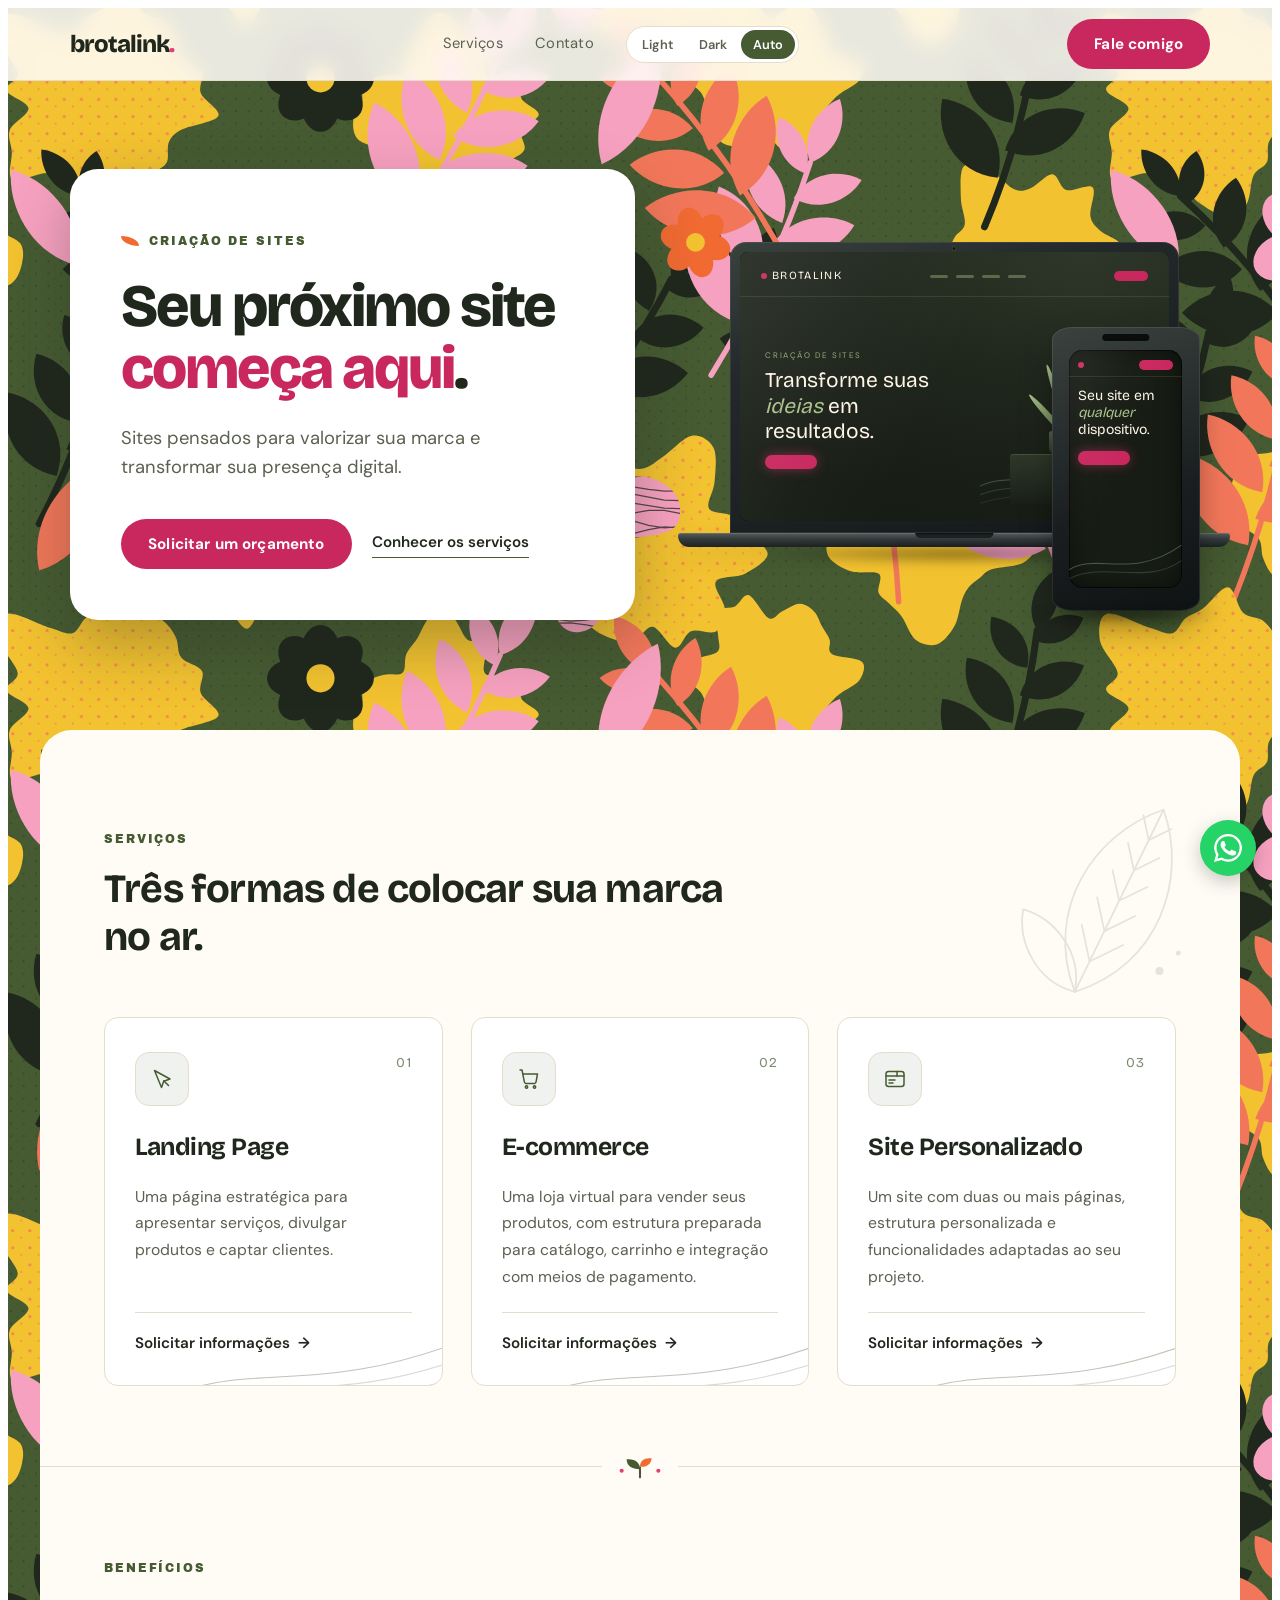
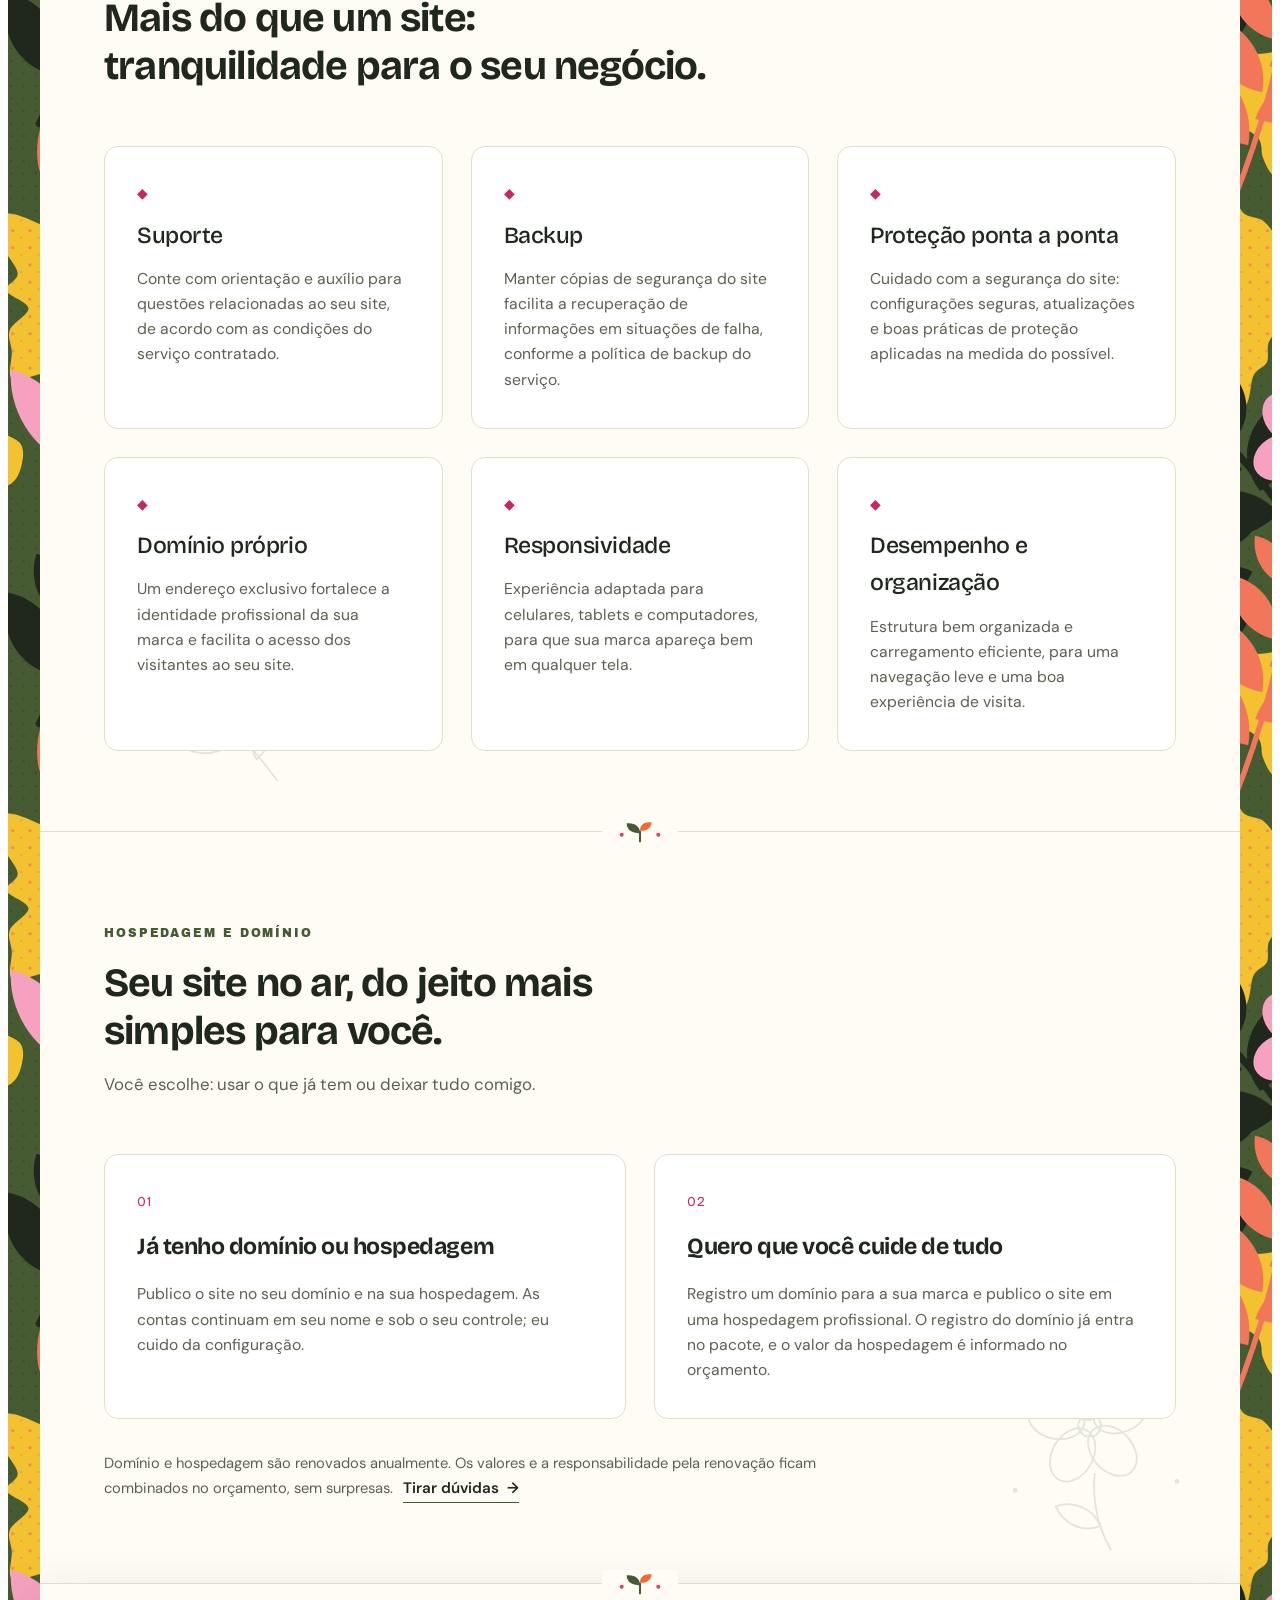
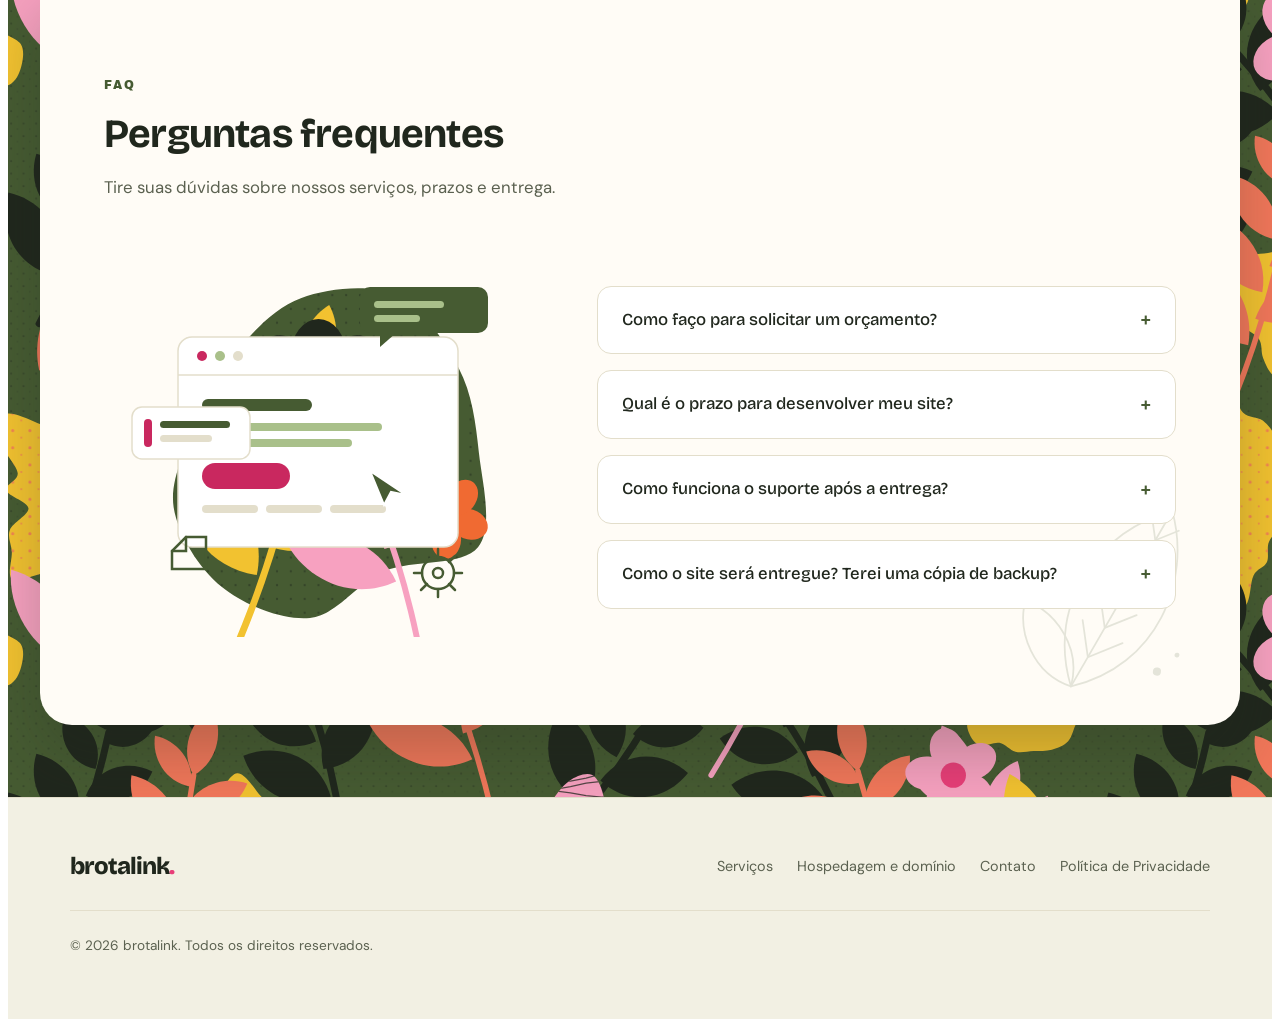
==== index.html @ a7c873a4 "feat: nova identidade visual brotalink (claro e escuro) Marca e tipografia: - Nome muda de WebStudio" ====
<!DOCTYPE html>
<html lang="pt-BR">
<head>
  <meta charset="UTF-8">
  <meta name="viewport" content="width=device-width, initial-scale=1.0">
  <meta name="description" content="Sites pensados para valorizar sua marca e transformar sua presença digital.">
  <title>brotalink — Seu próximo site começa aqui</title>

  <!-- Prévia local: os arquivos ficam em pastas separadas -->
  <link rel="stylesheet" href="landing-page.css">
</head>
<body>

  <!-- Todo o conteúdo da landing page fica dentro de #ss-landing -->
  <div id="ss-landing">

    <!-- Cabeçalho -->
    <header class="ss-header">
      <div class="ss-container ss-header__inner">
        <a href="#" class="ss-brand" aria-label="brotalink — início">
          brotalink<span class="ss-brand__dot" aria-hidden="true">.</span>
        </a>

        <nav class="ss-nav" aria-label="Navegação principal">
          <a href="#ss-servicos" class="ss-nav__link">Serviços</a>
          <a href="#ss-contato" class="ss-nav__link">Contato</a>

          <div class="ss-theme" role="group" aria-label="Seleção de tema">
            <button type="button" class="ss-theme__btn" data-ss-theme-choice="light" aria-pressed="false">Light</button>
            <button type="button" class="ss-theme__btn" data-ss-theme-choice="dark" aria-pressed="false">Dark</button>
            <button type="button" class="ss-theme__btn" data-ss-theme-choice="auto" aria-pressed="false">Auto</button>
          </div>
        </nav>

        <button type="button" class="ss-menu-toggle" aria-expanded="false" aria-controls="ss-nav" aria-label="Abrir menu">
          <span aria-hidden="true"></span>
        </button>

        <a href="#" class="ss-btn ss-btn--primary ss-header__cta" data-ss-msg="geral">Fale comigo</a>
      </div>
    </header>

    <!-- Hero -->
    <section class="ss-hero">
      <div class="ss-container ss-hero__inner">
        <div class="ss-reveal">
          <p class="ss-hero__eyebrow">Criação de sites</p>
          <h1 class="ss-hero__title ss-serif">Seu próximo site <em>começa aqui</em>.</h1>
          <p class="ss-hero__subtitle">Sites pensados para valorizar sua marca e transformar sua presença digital.</p>
          <div class="ss-hero__actions">
            <a href="#" class="ss-btn ss-btn--primary" data-ss-msg="geral">Solicitar um orçamento</a>
            <a href="#ss-servicos" class="ss-hero__secondary">Conhecer os serviços</a>
          </div>
        </div>

        <!-- Mockups premium em CSS/SVG puro: notebook + smartphone -->
        <div class="ss-mocks ss-reveal" aria-hidden="true">
          <div class="ss-mocks__laptop">
            <div class="ss-mocks__lid">
              <span class="ss-mocks__camera"></span>
              <div class="ss-mocks__screen">
                <div class="ss-mocks__site">
                  <div class="ss-mocks__topbar">
                    <span class="ss-mocks__logo"><i></i>brotalink</span>
                    <span class="ss-mocks__links"><i></i><i></i><i></i><i></i></span>
                    <span class="ss-mocks__pill"></span>
                  </div>
                  <div class="ss-mocks__page">
                    <div class="ss-mocks__copy">
                      <span class="ss-mocks__eyebrow">Criação de sites</span>
                      <span class="ss-mocks__headline">Transforme suas <em>ideias</em> em resultados.</span>
                      <span class="ss-mocks__cta"></span>
                    </div>
                    <div class="ss-mocks__visual">
                      <svg class="ss-mocks__waves" viewBox="0 0 260 180" preserveAspectRatio="none">
                        <path d="M0 150 C 60 120 120 170 260 110" fill="none" stroke="rgba(168,197,178,.35)" stroke-width="1.5"/>
                        <path d="M0 165 C 70 135 140 180 260 130" fill="none" stroke="rgba(168,197,178,.22)" stroke-width="1.5"/>
                        <path d="M0 180 C 80 150 160 190 260 150" fill="none" stroke="rgba(168,197,178,.14)" stroke-width="1.5"/>
                      </svg>
                      <span class="ss-mocks__pot"></span>
                      <span class="ss-mocks__plant">
                        <i></i><i></i><i></i><i></i><i></i>
                      </span>
                      <span class="ss-mocks__pedestal"></span>
                    </div>
                  </div>
                </div>
                <span class="ss-mocks__glare"></span>
              </div>
            </div>
            <div class="ss-mocks__base"><span class="ss-mocks__notch"></span></div>
            <span class="ss-mocks__shadow"></span>
          </div>

          <div class="ss-mocks__phone">
            <span class="ss-mocks__notch-phone"></span>
            <div class="ss-mocks__screen ss-mocks__screen--phone">
              <div class="ss-mocks__topbar ss-mocks__topbar--phone">
                <span class="ss-mocks__logo"><i></i></span>
                <span class="ss-mocks__pill"></span>
              </div>
              <div class="ss-mocks__page ss-mocks__page--phone">
                <span class="ss-mocks__headline ss-mocks__headline--sm">Seu site em <em>qualquer</em> dispositivo.</span>
                <span class="ss-mocks__cta"></span>
                <svg class="ss-mocks__waves ss-mocks__waves--sm" viewBox="0 0 160 120" preserveAspectRatio="none">
                  <path d="M0 95 C 40 70 90 110 160 60" fill="none" stroke="rgba(168,197,178,.35)" stroke-width="1.5"/>
                  <path d="M0 108 C 50 82 110 118 160 82" fill="none" stroke="rgba(168,197,178,.2)" stroke-width="1.5"/>
                </svg>
              </div>
              <span class="ss-mocks__glare ss-mocks__glare--phone"></span>
            </div>
            <span class="ss-mocks__shadow ss-mocks__shadow--phone"></span>
          </div>
        </div>
      </div>
    </section>

    <!-- Serviços -->
    <section class="ss-services" id="ss-servicos">
      <div class="ss-container">
        <div class="ss-section-head ss-reveal">
          <p class="ss-section-head__eyebrow">Serviços</p>
          <h2 class="ss-section-head__title ss-serif">Três formas de colocar sua marca no ar.</h2>
        </div>

        <div class="ss-cards">
          <article class="ss-card ss-card--service ss-reveal">
            <span class="ss-card__decor" aria-hidden="true">
              <svg viewBox="0 0 240 110" preserveAspectRatio="none" xmlns="http://www.w3.org/2000/svg">
                <path d="M-10 100 C 60 78 120 104 250 52" fill="none" stroke="currentColor" stroke-width="1"/>
                <path d="M-10 110 C 70 88 130 114 250 68" fill="none" stroke="currentColor" stroke-width="1" opacity=".6"/>
                <path d="M-10 120 C 80 98 140 124 250 84" fill="none" stroke="currentColor" stroke-width="1" opacity=".35"/>
                <path d="M-10 130 C 90 108 150 134 250 100" fill="none" stroke="currentColor" stroke-width="1" opacity=".18"/>
              </svg>
            </span>
            <span class="ss-card__icon" aria-hidden="true">
              <svg viewBox="0 0 24 24" fill="none" stroke="currentColor" stroke-width="1.5" stroke-linecap="round" stroke-linejoin="round" xmlns="http://www.w3.org/2000/svg">
                <path d="M4.5 3.5l7 17 2.2-6.3 6.3-2.2z"/>
                <path d="M13.7 13.7l4.8 4.8"/>
              </svg>
            </span>
            <span class="ss-card__num">01</span>
            <h3 class="ss-card__title ss-serif">Landing Page</h3>
            <p class="ss-card__desc">Uma página estratégica para apresentar serviços, divulgar produtos e captar clientes.</p>
            <a href="#" class="ss-card__link" data-ss-msg="landing">Solicitar informações <span aria-hidden="true">→</span></a>
          </article>

          <article class="ss-card ss-card--service ss-reveal">
            <span class="ss-card__decor" aria-hidden="true">
              <svg viewBox="0 0 240 110" preserveAspectRatio="none" xmlns="http://www.w3.org/2000/svg">
                <path d="M-10 100 C 60 78 120 104 250 52" fill="none" stroke="currentColor" stroke-width="1"/>
                <path d="M-10 110 C 70 88 130 114 250 68" fill="none" stroke="currentColor" stroke-width="1" opacity=".6"/>
                <path d="M-10 120 C 80 98 140 124 250 84" fill="none" stroke="currentColor" stroke-width="1" opacity=".35"/>
                <path d="M-10 130 C 90 108 150 134 250 100" fill="none" stroke="currentColor" stroke-width="1" opacity=".18"/>
              </svg>
            </span>
            <span class="ss-card__icon" aria-hidden="true">
              <svg viewBox="0 0 24 24" fill="none" stroke="currentColor" stroke-width="1.5" stroke-linecap="round" stroke-linejoin="round" xmlns="http://www.w3.org/2000/svg">
                <path d="M3 3h2l2.4 12.2a1.5 1.5 0 0 0 1.5 1.2h8.6a1.5 1.5 0 0 0 1.5-1.2L20.5 7H6"/>
                <circle cx="9.5" cy="20" r="1.2"/>
                <circle cx="17.5" cy="20" r="1.2"/>
              </svg>
            </span>
            <span class="ss-card__num">02</span>
            <h3 class="ss-card__title ss-serif">E-commerce</h3>
            <p class="ss-card__desc">Uma loja virtual para vender seus produtos, com estrutura preparada para catálogo, carrinho e integração com meios de pagamento.</p>
            <a href="#" class="ss-card__link" data-ss-msg="ecommerce">Solicitar informações <span aria-hidden="true">→</span></a>
          </article>

          <article class="ss-card ss-card--service ss-reveal">
            <span class="ss-card__decor" aria-hidden="true">
              <svg viewBox="0 0 240 110" preserveAspectRatio="none" xmlns="http://www.w3.org/2000/svg">
                <path d="M-10 100 C 60 78 120 104 250 52" fill="none" stroke="currentColor" stroke-width="1"/>
                <path d="M-10 110 C 70 88 130 114 250 68" fill="none" stroke="currentColor" stroke-width="1" opacity=".6"/>
                <path d="M-10 120 C 80 98 140 124 250 84" fill="none" stroke="currentColor" stroke-width="1" opacity=".35"/>
                <path d="M-10 130 C 90 108 150 134 250 100" fill="none" stroke="currentColor" stroke-width="1" opacity=".18"/>
              </svg>
            </span>
            <span class="ss-card__icon" aria-hidden="true">
              <svg viewBox="0 0 24 24" fill="none" stroke="currentColor" stroke-width="1.5" stroke-linecap="round" stroke-linejoin="round" xmlns="http://www.w3.org/2000/svg">
                <rect x="3" y="4.5" width="18" height="15" rx="2.5"/>
                <path d="M3 9h18"/>
                <path d="M14 4.5V9"/>
                <path d="M6 13h6M6 16h4"/>
              </svg>
            </span>
            <span class="ss-card__num">03</span>
            <h3 class="ss-card__title ss-serif">Site Personalizado</h3>
            <p class="ss-card__desc">Um site com duas ou mais páginas, estrutura personalizada e funcionalidades adaptadas ao seu projeto.</p>
            <a href="#" class="ss-card__link" data-ss-msg="site">Solicitar informações <span aria-hidden="true">→</span></a>
          </article>
        </div>
      </div>
    </section>

    <!-- Benefícios -->
    <section class="ss-benefits" id="ss-beneficios" aria-labelledby="ss-beneficios-title">
      <div class="ss-container">
        <div class="ss-section-head ss-reveal">
          <p class="ss-section-head__eyebrow">Benefícios</p>
          <h2 class="ss-section-head__title ss-serif" id="ss-beneficios-title">Mais do que um site: tranquilidade para o seu negócio.</h2>
        </div>

        <div class="ss-cards ss-cards--benefits ss-reveal">
          <article class="ss-card ss-card--benefit">
            <span class="ss-card__num" aria-hidden="true">◆</span>
            <h3 class="ss-card__title">Suporte</h3>
            <p class="ss-card__desc">Conte com orientação e auxílio para questões relacionadas ao seu site, de acordo com as condições do serviço contratado.</p>
          </article>

          <article class="ss-card ss-card--benefit">
            <span class="ss-card__num" aria-hidden="true">◆</span>
            <h3 class="ss-card__title">Backup</h3>
            <p class="ss-card__desc">Manter cópias de segurança do site facilita a recuperação de informações em situações de falha, conforme a política de backup do serviço.</p>
          </article>

          <article class="ss-card ss-card--benefit">
            <span class="ss-card__num" aria-hidden="true">◆</span>
            <h3 class="ss-card__title">Proteção ponta a ponta</h3>
            <p class="ss-card__desc">Cuidado com a segurança do site: configurações seguras, atualizações e boas práticas de proteção aplicadas na medida do possível.</p>
          </article>

          <article class="ss-card ss-card--benefit">
            <span class="ss-card__num" aria-hidden="true">◆</span>
            <h3 class="ss-card__title">Domínio próprio</h3>
            <p class="ss-card__desc">Um endereço exclusivo fortalece a identidade profissional da sua marca e facilita o acesso dos visitantes ao seu site.</p>
          </article>

          <article class="ss-card ss-card--benefit">
            <span class="ss-card__num" aria-hidden="true">◆</span>
            <h3 class="ss-card__title">Responsividade</h3>
            <p class="ss-card__desc">Experiência adaptada para celulares, tablets e computadores, para que sua marca apareça bem em qualquer tela.</p>
          </article>

          <article class="ss-card ss-card--benefit">
            <span class="ss-card__num" aria-hidden="true">◆</span>
            <h3 class="ss-card__title">Desempenho e organização</h3>
            <p class="ss-card__desc">Estrutura bem organizada e carregamento eficiente, para uma navegação leve e uma boa experiência de visita.</p>
          </article>
        </div>
      </div>
    </section>

    <!-- Hospedagem e domínio -->
    <section class="ss-hosting" id="ss-hospedagem" aria-labelledby="ss-hospedagem-title">
      <div class="ss-container">
        <div class="ss-section-head ss-reveal">
          <p class="ss-section-head__eyebrow">Hospedagem e domínio</p>
          <h2 class="ss-section-head__title ss-serif" id="ss-hospedagem-title">Seu site no ar, do jeito mais simples para você.</h2>
          <p class="ss-section-head__subtitle">Você escolhe: usar o que já tem ou deixar tudo comigo.</p>
        </div>

        <div class="ss-cards ss-cards--two ss-reveal">
          <article class="ss-card ss-card--hosting">
            <span class="ss-card__num" aria-hidden="true">01</span>
            <h3 class="ss-card__title ss-serif">Já tenho domínio ou hospedagem</h3>
            <p class="ss-card__desc">Publico o site no seu domínio e na sua hospedagem. As contas continuam em seu nome e sob o seu controle; eu cuido da configuração.</p>
          </article>

          <article class="ss-card ss-card--hosting">
            <span class="ss-card__num" aria-hidden="true">02</span>
            <h3 class="ss-card__title ss-serif">Quero que você cuide de tudo</h3>
            <p class="ss-card__desc">Registro um domínio para a sua marca e publico o site em uma hospedagem profissional. O registro do domínio já entra no pacote, e o valor da hospedagem é informado no orçamento.</p>
          </article>
        </div>

        <p class="ss-hosting__note ss-reveal">Domínio e hospedagem são renovados anualmente. Os valores e a responsabilidade pela renovação ficam combinados no orçamento, sem surpresas. <a href="#" class="ss-card__link" data-ss-msg="hospedagem">Tirar dúvidas <span aria-hidden="true">→</span></a></p>
      </div>
    </section>

    <!-- Perguntas frequentes -->
    <section class="ss-faq" id="ss-faq">
      <div class="ss-container">
        <div class="ss-section-head ss-reveal">
          <p class="ss-section-head__eyebrow">FAQ</p>
          <h2 class="ss-section-head__title ss-serif" id="ss-faq-title">Perguntas frequentes</h2>
          <p class="ss-section-head__subtitle">Tire suas dúvidas sobre nossos serviços, prazos e entrega.</p>
        </div>

        <div class="ss-faq__inner">
          <div class="ss-faq__aside ss-reveal" aria-hidden="true">
            <!-- Ilustração: criação de sites (SVG minimalista, identidade do brotalink) -->
            <svg class="ss-faq__art" viewBox="0 0 420 380" role="img" aria-label="Ilustração de criação de sites" xmlns="http://www.w3.org/2000/svg">
              <!-- Plano de fundo suave -->
              <circle cx="210" cy="190" r="170" fill="var(--ss-bg-soft)"/>

              <!-- Janela do navegador -->
              <rect x="70" y="80" width="280" height="210" rx="14" fill="var(--ss-bg-card)" stroke="var(--ss-border)" stroke-width="1.5"/>
              <line x1="70" y1="118" x2="350" y2="118" stroke="var(--ss-border)" stroke-width="1.5"/>
              <circle cx="94" cy="99" r="5" fill="var(--ss-pink)"/>
              <circle cx="112" cy="99" r="5" fill="var(--ss-sage)"/>
              <circle cx="130" cy="99" r="5" fill="var(--ss-border)"/>

              <!-- Conteúdo abstrato da página -->
              <rect x="94" y="142" width="110" height="12" rx="6" fill="var(--ss-forest)"/>
              <rect x="94" y="166" width="180" height="8" rx="4" fill="var(--ss-sage)"/>
              <rect x="94" y="182" width="150" height="8" rx="4" fill="var(--ss-sage)"/>
              <rect x="94" y="206" width="88" height="26" rx="13" fill="var(--ss-pink)"/>
              <rect x="94" y="248" width="56" height="8" rx="4" fill="var(--ss-border)"/>
              <rect x="158" y="248" width="56" height="8" rx="4" fill="var(--ss-border)"/>
              <rect x="222" y="248" width="56" height="8" rx="4" fill="var(--ss-border)"/>

              <!-- Cursor apontando para o botão -->
              <path d="M262 214 l14 34 7-13 15 3 z" fill="var(--ss-forest)" stroke="var(--ss-bg-card)" stroke-width="2"/>

              <!-- Balão de conversa -->
              <rect x="252" y="30" width="128" height="46" rx="10" fill="var(--ss-forest)"/>
              <path d="M272 76 l0 14 16 -14 z" fill="var(--ss-forest)"/>
              <rect x="266" y="44" width="70" height="7" rx="3.5" fill="var(--ss-sage)"/>
              <rect x="266" y="58" width="46" height="7" rx="3.5" fill="var(--ss-sage)"/>

              <!-- Etiqueta de prazo -->
              <rect x="24" y="150" width="118" height="52" rx="10" fill="var(--ss-bg-card)" stroke="var(--ss-border)" stroke-width="1.5"/>
              <rect x="36" y="162" width="8" height="28" rx="4" fill="var(--ss-pink)"/>
              <rect x="52" y="164" width="70" height="7" rx="3.5" fill="var(--ss-forest)"/>
              <rect x="52" y="178" width="52" height="7" rx="3.5" fill="var(--ss-border)"/>

              <!-- Engrenagem / manutenção -->
              <g fill="none" stroke="var(--ss-accent)" stroke-width="2.5" stroke-linecap="round">
                <circle cx="330" cy="316" r="16"/>
                <circle cx="330" cy="316" r="5"/>
                <path d="M330 292 v8 M330 332 v8 M306 316 h8 M346 316 h8 M313 299 l6 6 M341 327 l6 6 M347 299 l-6 6 M319 327 l-6 6"/>
              </g>

              <!-- Folha/backup -->
              <g fill="none" stroke="var(--ss-accent)" stroke-width="2.5" stroke-linecap="round">
                <path d="M64 312 v-18 l14 -14 h20 v32 z"/>
                <path d="M78 280 v14 h-14"/>
              </g>
            </svg>
          </div>

          <div class="ss-faq__list ss-reveal">
            <details class="ss-faq__item">
              <summary class="ss-faq__question">
                Como faço para solicitar um orçamento?
                <span class="ss-faq__icon" aria-hidden="true">+</span>
              </summary>
              <div class="ss-faq__answer">
                <p>Você pode preencher nosso formulário de orçamento ou entrar em contato conosco pelo WhatsApp. O processo é simples, rápido e requer apenas algumas informações para entendermos sua necessidade, o tipo de site desejado e os objetivos do seu negócio. Com essas informações, poderemos avaliar o projeto e orientar você sobre os próximos passos.</p>
              </div>
            </details>

            <details class="ss-faq__item">
              <summary class="ss-faq__question">
                Qual é o prazo para desenvolver meu site?
                <span class="ss-faq__icon" aria-hidden="true">+</span>
              </summary>
              <div class="ss-faq__answer">
                <p>Os prazos variam conforme o tipo de projeto, a complexidade e o envio dos materiais necessários. Como referência inicial:</p>
                <ul class="ss-faq__terms">
                  <li>Landing Page: 5 a 7 dias úteis</li>
                  <li>Site Personalizado: 10 a 20 dias úteis</li>
                  <li>E-commerce: 15 a 25 dias úteis</li>
                </ul>
                <p>O prazo final será confirmado após entendermos os requisitos do projeto e as funcionalidades necessárias. A contagem começa após o alinhamento do escopo e o recebimento dos materiais e informações necessários. Solicitações adicionais ou atrasos no envio de conteúdo podem alterar o cronograma.</p>
              </div>
            </details>

            <details class="ss-faq__item">
              <summary class="ss-faq__question">
                Como funciona o suporte após a entrega?
                <span class="ss-faq__icon" aria-hidden="true">+</span>
              </summary>
              <div class="ss-faq__answer">
                <p>O suporte é realizado por chat, e-mail ou videochamada, conforme o plano e as condições definidos em contrato. Antes de iniciar o projeto, alinhamos os canais disponíveis, o período de atendimento e os limites do suporte, para que você saiba exatamente com o que poderá contar após a entrega.</p>
              </div>
            </details>

            <details class="ss-faq__item">
              <summary class="ss-faq__question">
                Como o site será entregue? Terei uma cópia de backup?
                <span class="ss-faq__icon" aria-hidden="true">+</span>
              </summary>
              <div class="ss-faq__answer">
                <p>Ao finalizar o projeto, entregaremos o site publicado ou preparado para publicação, conforme o escopo contratado. Também forneceremos uma cópia de backup do projeto e realizaremos uma demonstração por vídeo gravado ou videochamada, explicando o funcionamento do site e orientando você sobre os principais recursos. Os arquivos, acessos e procedimentos de recuperação serão disponibilizados conforme o que estiver definido no contrato e nas condições técnicas da hospedagem.</p>
              </div>
            </details>
          </div>
        </div>
      </div>
    </section>

    <footer class="ss-footer" id="ss-contato">
      <div class="ss-container ss-footer__inner">
        <a href="#" class="ss-brand" aria-label="brotalink — início">
          brotalink<span class="ss-brand__dot" aria-hidden="true">.</span>
        </a>

        <nav class="ss-footer__nav" aria-label="Navegação do rodapé">
          <a href="#ss-servicos" class="ss-footer__link">Serviços</a>
          <a href="#ss-hospedagem" class="ss-footer__link">Hospedagem e domínio</a>
          <a href="#" class="ss-footer__link" data-ss-msg="geral">Contato</a>
          <!-- Ajuste o endereço caso a página da política tenha outro slug no WordPress -->
          <a href="/politica-de-privacidade/" class="ss-footer__link">Política de Privacidade</a>
        </nav>

        <p class="ss-footer__copy">© <span data-ss-year>2026</span> brotalink. Todos os direitos reservados.</p>
      </div>
    </footer>

    <!-- Botão flutuante de WhatsApp (destino configurado em SS_WHATSAPP_URL / landing-page.js) -->
    <a href="#" class="ss-whatsapp" data-ss-msg="geral" target="_blank" rel="noopener noreferrer" aria-label="Conversar com o brotalink pelo WhatsApp">
      <svg viewBox="0 0 24 24" aria-hidden="true" xmlns="http://www.w3.org/2000/svg">
        <path fill="currentColor" d="M17.472 14.382c-.297-.149-1.758-.867-2.03-.967-.273-.099-.471-.148-.67.15-.197.297-.767.966-.94 1.164-.173.199-.347.223-.644.075-.297-.15-1.255-.463-2.39-1.475-.883-.788-1.48-1.761-1.653-2.059-.173-.297-.018-.458.13-.606.134-.133.347-.347.52-.52.174-.174.232-.298.347-.497.115-.198.057-.371-.058-.52-.115-.148-.767-1.847-1.05-2.528-.265-.665-.534-.575-.733-.585-.191-.009-.411-.011-.631-.011-.22 0-.577.083-.88.415-.302.332-1.155 1.13-1.155 2.755 0 1.626 1.18 3.195 1.345 3.415.165.221 2.327 3.555 5.64 4.982.788.34 1.403.543 1.882.695.79.251 1.509.216 2.078.131.634-.095 1.955-.8 2.231-1.572.273-.773.273-1.435.191-1.575-.081-.14-.297-.222-.595-.371zM12.05 21.785h-.004a9.87 9.87 0 0 1-5.031-1.378l-.361-.214-3.741.982.998-3.648-.235-.374a9.86 9.86 0 0 1-1.51-5.26c.001-5.45 4.436-9.884 9.888-9.884 2.64 0 5.122 1.03 6.988 2.898a9.825 9.825 0 0 1 2.893 6.994c-.003 5.45-4.437 9.884-9.885 9.884zm8.413-18.297A11.815 11.815 0 0 0 12.05 0C5.495 0 .16 5.335.157 11.892c0 2.096.547 4.142 1.588 5.945L.057 24l6.305-1.654a11.882 11.882 0 0 0 5.683 1.448h.005c6.554 0 11.89-5.335 11.893-11.893A11.821 11.821 0 0 0 20.463 3.488z"/>
      </svg>
    </a>

  </div><!-- /#ss-landing -->

  <!-- Prévia local: o script é carregado como arquivo separado -->
  <script src="landing-page.js"></script>
</body>
</html>
---- landing-page.css ----
@import url("https://fonts.googleapis.com/css2?family=Archivo+Black&family=Bricolage+Grotesque:opsz,wght@12..96,400..800&family=DM+Sans:ital,opsz,wght@0,9..40,400..700;1,9..40,400..700&display=swap");

/* ============================================================
   LANDING PAGE — Estilos exclusivos
   Todo o CSS está escopado dentro de #ss-landing.
   Nenhum seletor global (html, body, header, footer) é afetado.
   ============================================================ */

#ss-landing {
  /* Paleta brotalink */
  --ss-green-deep: #20271D;   /* Verde mata noturno */
  --ss-forest: #465B32;       /* Verde-musgo */
  --ss-sage: #A9C08A;         /* Musgo claro (apoio no tema escuro) */
  --ss-orange: #F06A32;       /* Laranja tropical */
  --ss-yellow: #F2C230;       /* Amarelo manga */
  --ss-rosa: #E83E78;         /* Rosa pitaya (decorativo) */
  --ss-offwhite: #FFF5E8;     /* Branco de coco */
  --ss-pink: #C9285F;         /* Rosa de texto/foco (contraste AA) */

  /* Tema Light (padrão) */
  --ss-bg: #FFFCF6;          /* branco quente (sem o tom rosado do coco) */
  --ss-bg-soft: #F2F0E3;     /* creme levemente esverdeado */
  --ss-bg-card: #FFFFFF;
  --ss-text: var(--ss-green-deep);
  --ss-text-muted: #5B6150;
  --ss-border: #E3DECB;
  --ss-accent: var(--ss-forest);
  --ss-hot: #C9285F;          /* Destaques em títulos */
  --ss-cta-bg: #C9285F;       /* Rosa pitaya escurecido: texto branco 5,3:1 */
  --ss-cta-hover: #B8255A;
  --ss-cta-text: #FFFFFF;
  --ss-shadow: 0 10px 30px rgba(32, 39, 29, 0.10);
  --ss-screen-bg: var(--ss-green-deep);

  /* Tipografia e métricas */
  --ss-font: "Bricolage Grotesque", "DM Sans", Arial, sans-serif;     /* títulos */
  --ss-font-ui: "DM Sans", "Helvetica Neue", Helvetica, Arial, sans-serif; /* textos */
  --ss-font-display: "Archivo Black", "Bricolage Grotesque", Arial, sans-serif; /* chamadas */
  --ss-radius: 14px;
  --ss-max: 1140px;

  background: var(--ss-bg);
  color: var(--ss-text);
  font-family: var(--ss-font-ui);
  line-height: 1.6;
  -webkit-font-smoothing: antialiased;
  position: relative;
  overflow-x: clip;
  scroll-behavior: smooth;
}

/* Tema Dark */
#ss-landing[data-ss-theme="dark"] {
  --ss-pink: #FF7FA8;
  --ss-bg: var(--ss-green-deep);
  --ss-bg-soft: #191F17;
  --ss-bg-card: #2A3326;
  --ss-text: var(--ss-offwhite);
  --ss-text-muted: #C9CDB8;
  --ss-border: rgba(255, 245, 232, 0.14);
  --ss-accent: var(--ss-yellow);
  --ss-hot: #FF7FA8;
  --ss-cta-bg: #C9285F;
  --ss-cta-hover: #D8336C;
  --ss-cta-text: #FFFFFF;
  --ss-shadow: 0 10px 30px rgba(0, 0, 0, 0.35);
  --ss-screen-bg: #191F17;
}

/* Anti-flash: o JS aplica .ss-ready depois de definir o tema */
#ss-landing:not(.ss-ready),
#ss-landing:not(.ss-ready) * {
  transition: none !important;
}

/* ---------- Utilitários internos ---------- */
#ss-landing .ss-container {
  max-width: var(--ss-max);
  margin: 0 auto;
  padding: 0 24px;
}

#ss-landing .ss-serif {
  font-family: var(--ss-font);
}

/* ---------- Foco visível ---------- */
#ss-landing a:focus-visible,
#ss-landing button:focus-visible {
  outline: 2px solid var(--ss-pink);
  outline-offset: 3px;
  border-radius: 4px;
}

/* ---------- Cabeçalho ---------- */
#ss-landing .ss-header {
  position: sticky;
  top: 0;
  z-index: 50;
  background: color-mix(in srgb, var(--ss-bg) 88%, transparent);
  backdrop-filter: blur(10px);
  -webkit-backdrop-filter: blur(10px);
  border-bottom: 1px solid var(--ss-border);
}

#ss-landing .ss-header__inner {
  display: flex;
  align-items: center;
  justify-content: space-between;
  gap: 24px;
  min-height: 72px;
}

#ss-landing .ss-brand {
  font-family: var(--ss-font);
  font-size: 1.2rem;
  letter-spacing: 0.14em;
  text-transform: uppercase;
  color: var(--ss-text);
  text-decoration: none;
  display: inline-flex;
  align-items: center;
  gap: 10px;
}

#ss-landing .ss-brand__mark {
  width: 10px;
  height: 10px;
  border-radius: 50%;
  background: var(--ss-pink);
  flex: none;
}

#ss-landing .ss-nav {
  display: flex;
  align-items: center;
  gap: 32px;
}

#ss-landing .ss-nav__link {
  color: var(--ss-text-muted);
  text-decoration: none;
  font-size: 0.92rem;
  letter-spacing: 0.02em;
  transition: color 0.25s ease;
}

#ss-landing .ss-nav__link:hover,
#ss-landing .ss-nav__link:focus-visible {
  color: var(--ss-text);
}

/* Botões */
#ss-landing .ss-btn {
  display: inline-flex;
  align-items: center;
  justify-content: center;
  gap: 8px;
  padding: 12px 26px;
  border-radius: 999px;
  font-family: var(--ss-font-ui);
  font-size: 0.95rem;
  font-weight: 600;
  text-decoration: none;
  border: 1px solid transparent;
  cursor: pointer;
  transition: transform 0.25s ease, box-shadow 0.25s ease, background 0.25s ease, color 0.25s ease;
}

#ss-landing .ss-btn--primary {
  background: var(--ss-cta-bg);
  color: var(--ss-cta-text);
}

#ss-landing .ss-btn--primary:hover {
  transform: translateY(-2px);
  box-shadow: var(--ss-shadow);
}

#ss-landing .ss-btn--ghost {
  background: transparent;
  color: var(--ss-text);
  border-color: var(--ss-border);
}

#ss-landing .ss-btn--ghost:hover {
  border-color: var(--ss-accent);
  color: var(--ss-accent);
}

/* Seletor de tema */
#ss-landing .ss-theme {
  display: inline-flex;
  align-items: center;
  border: 1px solid var(--ss-border);
  border-radius: 999px;
  padding: 3px;
  gap: 2px;
  background: var(--ss-bg-card);
}

#ss-landing .ss-theme__btn {
  border: 0;
  background: transparent;
  color: var(--ss-text-muted);
  font-family: var(--ss-font-ui);
  font-size: 0.8rem;
  font-weight: 600;
  padding: 6px 12px;
  border-radius: 999px;
  cursor: pointer;
  transition: background 0.25s ease, color 0.25s ease;
}

#ss-landing .ss-theme__btn[aria-pressed="true"] {
  background: var(--ss-forest);
  color: #FFFFFF;
}

#ss-landing[data-ss-theme="dark"] .ss-theme__btn[aria-pressed="true"] {
  background: var(--ss-sage);
  color: var(--ss-green-deep);
}

/* Menu mobile */
#ss-landing .ss-menu-toggle {
  display: none;
  border: 1px solid var(--ss-border);
  background: var(--ss-bg-card);
  color: var(--ss-text);
  width: 42px;
  height: 42px;
  border-radius: 10px;
  cursor: pointer;
  align-items: center;
  justify-content: center;
}

#ss-landing .ss-menu-toggle span,
#ss-landing .ss-menu-toggle span::before,
#ss-landing .ss-menu-toggle span::after {
  display: block;
  width: 18px;
  height: 2px;
  background: currentColor;
  border-radius: 2px;
  position: relative;
  transition: transform 0.3s ease, opacity 0.3s ease;
  content: "";
}

#ss-landing .ss-menu-toggle span::before {
  position: absolute;
  top: -6px;
}

#ss-landing .ss-menu-toggle span::after {
  position: absolute;
  top: 6px;
}

#ss-landing .ss-menu-toggle[aria-expanded="true"] span {
  transform: rotate(45deg);
}

#ss-landing .ss-menu-toggle[aria-expanded="true"] span::before {
  top: 0;
  transform: rotate(90deg);
}

#ss-landing .ss-menu-toggle[aria-expanded="true"] span::after {
  top: 0;
  opacity: 0;
}

/* ---------- Hero ---------- */
#ss-landing .ss-hero {
  padding: 88px 0 110px;
  position: relative;
  overflow: hidden;
}

/* Profundidade de fundo (brilho radial + linhas discretas) */
#ss-landing .ss-hero::before {
  content: "";
  position: absolute;
  top: -20%;
  right: -12%;
  width: 60%;
  height: 120%;
  background: radial-gradient(ellipse at center, rgba(70, 91, 50, 0.16) 0%, transparent 65%);
  pointer-events: none;
}

#ss-landing[data-ss-theme="dark"] .ss-hero::before {
  background: radial-gradient(ellipse at center, rgba(70, 91, 50, 0.45) 0%, transparent 65%);
}

#ss-landing .ss-hero__inner {
  display: grid;
  grid-template-columns: 1.05fr 0.95fr;
  gap: 64px;
  align-items: center;
}

#ss-landing .ss-hero__eyebrow {
  display: inline-flex;
  align-items: center;
  gap: 10px;
  font-size: 0.8rem;
  letter-spacing: 0.14em;
  text-transform: uppercase;
  color: var(--ss-accent);
  margin-bottom: 24px;
}

#ss-landing .ss-hero__eyebrow::before {
  content: "";
  width: 32px;
  height: 1px;
  background: var(--ss-accent);
}

#ss-landing .ss-hero__title {
  font-family: var(--ss-font);
  font-size: clamp(2.4rem, 5vw, 3.75rem);
  line-height: 1.12;
  letter-spacing: -0.01em;
  margin: 0 0 24px;
  font-weight: 500;
}

#ss-landing .ss-hero__title em {
  font-style: italic;
  color: var(--ss-accent);
}

#ss-landing .ss-hero__subtitle {
  font-size: 1.15rem;
  color: var(--ss-text-muted);
  max-width: 46ch;
  margin: 0 0 36px;
}

#ss-landing .ss-hero__actions {
  display: flex;
  align-items: center;
  gap: 20px;
  flex-wrap: wrap;
}

#ss-landing .ss-hero__secondary {
  color: var(--ss-text);
  text-decoration: none;
  font-weight: 600;
  font-size: 0.95rem;
  border-bottom: 1px solid var(--ss-accent);
  padding-bottom: 3px;
  transition: color 0.25s ease, border-color 0.25s ease;
}

#ss-landing .ss-hero__secondary:hover {
  color: var(--ss-accent);
}

/* Mockups premium: notebook + smartphone (CSS/SVG puro, sem imagens) */
#ss-landing .ss-mocks {
  position: relative;
  min-height: 420px;
  display: grid;
  place-items: center;
}

#ss-landing .ss-mocks__laptop {
  position: relative;
  width: min(100%, 640px);
  z-index: 1;
}

#ss-landing .ss-mocks__lid {
  position: relative;
  margin: 0 6%;
  border-radius: 16px 16px 0 0;
  background: linear-gradient(160deg, #3a423e 0%, #23292b 30%, #14181a 100%);
  padding: 10px 10px 12px;
  box-shadow: inset 0 0 0 1px rgba(255, 255, 255, 0.08);
}

#ss-landing .ss-mocks__camera {
  position: absolute;
  top: 4px;
  left: 50%;
  transform: translateX(-50%);
  width: 5px;
  height: 5px;
  border-radius: 50%;
  background: #0a0d0c;
  box-shadow: inset 0 0 1px 1px rgba(169, 192, 138, 0.35);
}

#ss-landing .ss-mocks__screen {
  position: relative;
  border-radius: 8px;
  overflow: hidden;
  background: #171C14;
  box-shadow: inset 0 0 0 1px rgba(0, 0, 0, 0.6), inset 0 0 24px rgba(0, 0, 0, 0.5);
  aspect-ratio: 16 / 10;
}

#ss-landing .ss-mocks__glare {
  position: absolute;
  inset: 0;
  background: linear-gradient(115deg, rgba(255, 255, 255, 0.09) 0%, rgba(255, 255, 255, 0.02) 30%, transparent 48%);
  pointer-events: none;
}

#ss-landing .ss-mocks__base {
  position: relative;
  height: 14px;
  margin: 0 -4%;
  border-radius: 3px 3px 12px 12px;
  background: linear-gradient(180deg, #545c5c 0%, #333a3a 45%, #1d2222 100%);
  box-shadow: 0 1px 0 rgba(255, 255, 255, 0.12) inset, 0 10px 24px -6px rgba(0, 0, 0, 0.45);
}

#ss-landing .ss-mocks__notch {
  position: absolute;
  top: 0;
  left: 50%;
  transform: translateX(-50%);
  width: 14%;
  height: 5px;
  border-radius: 0 0 8px 8px;
  background: #1d2222;
  box-shadow: inset 0 1px 2px rgba(0, 0, 0, 0.6);
}

#ss-landing .ss-mocks__shadow {
  position: absolute;
  left: 8%;
  right: 8%;
  bottom: -18px;
  height: 22px;
  border-radius: 50%;
  background: radial-gradient(ellipse at center, rgba(0, 0, 0, 0.4) 0%, transparent 68%);
  filter: blur(4px);
  z-index: 0;
}

/* Site exibido na tela do notebook */
#ss-landing .ss-mocks__site {
  position: absolute;
  inset: 0;
  display: flex;
  flex-direction: column;
  background: radial-gradient(120% 100% at 80% 0%, #2E3829 0%, #20271D 45%, #171C14 100%);
  color: #FFF5E8;
}

#ss-landing .ss-mocks__topbar {
  display: flex;
  align-items: center;
  justify-content: space-between;
  gap: 10px;
  padding: 3.5% 5% 2.5%;
  border-bottom: 1px solid rgba(169, 192, 138, 0.14);
}

#ss-landing .ss-mocks__logo {
  display: inline-flex;
  align-items: center;
  gap: 5px;
  font-family: var(--ss-font);
  font-size: clamp(8px, 1.1vw, 11px);
  letter-spacing: 0.12em;
  text-transform: uppercase;
  color: #FFF5E8;
}

#ss-landing .ss-mocks__logo i {
  width: 6px;
  height: 6px;
  border-radius: 50%;
  background: var(--ss-pink);
}

#ss-landing .ss-mocks__links {
  display: inline-flex;
  gap: 8px;
}

#ss-landing .ss-mocks__links i {
  width: 18px;
  height: 3px;
  border-radius: 2px;
  background: rgba(169, 192, 138, 0.4);
}

#ss-landing .ss-mocks__pill {
  width: 34px;
  height: 10px;
  border-radius: 999px;
  background: var(--ss-pink);
}

#ss-landing .ss-mocks__page {
  flex: 1;
  display: grid;
  grid-template-columns: 1.1fr 0.9fr;
  align-items: center;
  gap: 4%;
  padding: 4% 6%;
  min-height: 0;
}

#ss-landing .ss-mocks__copy {
  display: grid;
  gap: 7px;
  align-content: center;
}

#ss-landing .ss-mocks__eyebrow {
  font-size: clamp(6px, 0.8vw, 8px);
  letter-spacing: 0.2em;
  text-transform: uppercase;
  color: rgba(169, 192, 138, 0.85);
}

#ss-landing .ss-mocks__headline {
  font-family: var(--ss-font);
  font-size: clamp(13px, 2.1vw, 21px);
  line-height: 1.2;
  color: #FFF5E8;
}

#ss-landing .ss-mocks__headline em {
  font-style: italic;
  color: #A9C08A;
}

#ss-landing .ss-mocks__headline--sm {
  font-size: clamp(11px, 1.6vw, 14px);
}

#ss-landing .ss-mocks__cta {
  display: inline-block;
  width: 52px;
  height: 14px;
  margin-top: 4px;
  border-radius: 999px;
  background: var(--ss-pink);
  box-shadow: 0 0 12px rgba(232, 62, 120, 0.45);
}

#ss-landing .ss-mocks__visual {
  position: relative;
  align-self: end;
  height: 100%;
  min-height: 0;
}

#ss-landing .ss-mocks__waves {
  position: absolute;
  inset: auto 0 0 0;
  width: 100%;
  height: 55%;
}

#ss-landing .ss-mocks__pot {
  position: absolute;
  bottom: 26%;
  left: 42%;
  width: 18%;
  aspect-ratio: 1 / 0.8;
  border-radius: 3px 3px 6px 6px;
  background: linear-gradient(180deg, #5B6150, #2E3829);
}

#ss-landing .ss-mocks__plant {
  position: absolute;
  bottom: calc(26% + 6%);
  left: 44%;
  width: 26%;
  height: 46%;
}

#ss-landing .ss-mocks__plant i {
  position: absolute;
  bottom: 0;
  left: 50%;
  width: 14%;
  height: 100%;
  border-radius: 50% 50% 40% 40%;
  background: linear-gradient(180deg, #A9C08A, #465B32);
  transform-origin: bottom center;
}

#ss-landing .ss-mocks__plant i:nth-child(1) { transform: translateX(-50%) rotate(-42deg) scaleY(0.75); }
#ss-landing .ss-mocks__plant i:nth-child(2) { transform: translateX(-60%) rotate(-18deg) scaleY(0.95); }
#ss-landing .ss-mocks__plant i:nth-child(3) { transform: translateX(-50%) scaleY(1.05); }
#ss-landing .ss-mocks__plant i:nth-child(4) { transform: translateX(-40%) rotate(18deg) scaleY(0.95); }
#ss-landing .ss-mocks__plant i:nth-child(5) { transform: translateX(-50%) rotate(44deg) scaleY(0.75); }

#ss-landing .ss-mocks__pedestal {
  position: absolute;
  bottom: 0;
  left: 18%;
  right: 12%;
  height: 26%;
  border-radius: 4px 4px 0 0;
  background: linear-gradient(180deg, #2E3829, #1A2018);
  box-shadow: inset 0 1px 0 rgba(169, 192, 138, 0.18);
}

/* Smartphone */
#ss-landing .ss-mocks__phone {
  position: absolute;
  bottom: -6px;
  right: 2%;
  width: clamp(88px, 22%, 132px);
  aspect-ratio: 9 / 19;
  border-radius: 14%/4.5%;
  background: linear-gradient(160deg, #3a423e 0%, #1a1e20 60%, #101314 100%);
  padding: 4.5% 3.5%;
  box-shadow: 0 18px 36px -10px rgba(0, 0, 0, 0.55), inset 0 0 0 1px rgba(255, 255, 255, 0.09);
  z-index: 2;
}

#ss-landing .ss-mocks__notch-phone {
  position: absolute;
  top: 2.4%;
  left: 50%;
  transform: translateX(-50%);
  width: 32%;
  height: 2.6%;
  border-radius: 999px;
  background: #0a0d0c;
  z-index: 3;
}

#ss-landing .ss-mocks__screen--phone {
  aspect-ratio: auto;
  height: 100%;
  border-radius: 12%/6%;
}

#ss-landing .ss-mocks__topbar--phone {
  padding: 9% 8% 5%;
}

#ss-landing .ss-mocks__page--phone {
  display: flex;
  flex-direction: column;
  align-items: flex-start;
  gap: 8px;
  padding: 10% 8%;
  overflow: hidden;
}

#ss-landing .ss-mocks__waves--sm {
  height: auto;
  aspect-ratio: 160 / 120;
  margin-top: auto;
}

#ss-landing .ss-mocks__glare--phone {
  border-radius: 12%/6%;
}

#ss-landing .ss-mocks__shadow--phone {
  left: -20%;
  right: -20%;
  bottom: -10px;
  height: 14px;
  z-index: 1;
}

/* ---------- Serviços ---------- */
#ss-landing .ss-services {
  padding: 96px 0;
  background: var(--ss-bg-soft);
  border-top: 1px solid var(--ss-border);
  border-bottom: 1px solid var(--ss-border);
}

#ss-landing .ss-section-head {
  max-width: 620px;
  margin-bottom: 56px;
}

#ss-landing .ss-section-head__eyebrow {
  font-size: 0.8rem;
  letter-spacing: 0.14em;
  text-transform: uppercase;
  color: var(--ss-accent);
  margin-bottom: 16px;
}

#ss-landing .ss-section-head__title {
  font-family: var(--ss-font);
  font-size: clamp(1.8rem, 3.5vw, 2.5rem);
  line-height: 1.2;
  margin: 0;
  font-weight: 500;
}

#ss-landing .ss-cards {
  display: grid;
  grid-template-columns: repeat(3, 1fr);
  gap: 28px;
}

#ss-landing .ss-card {
  position: relative;
  background: var(--ss-bg-card);
  border: 1px solid var(--ss-border);
  border-radius: var(--ss-radius);
  padding: 36px 32px;
  display: flex;
  flex-direction: column;
  gap: 16px;
  overflow: hidden;
  isolation: isolate;
  transition: transform 0.3s ease, box-shadow 0.3s ease, border-color 0.3s ease;
}

#ss-landing .ss-card:hover {
  transform: translateY(-4px);
  box-shadow: var(--ss-shadow);
  border-color: var(--ss-accent);
}

/* Cartões de serviço: ícone, decorativos e acabamento premium */
#ss-landing .ss-card--service {
  min-height: 300px;
  padding: 34px 30px 30px;
}

#ss-landing .ss-card__icon {
  display: inline-flex;
  align-items: center;
  justify-content: center;
  width: 52px;
  height: 52px;
  border-radius: 14px;
  color: var(--ss-accent);
  border: 1px solid var(--ss-border);
  background: color-mix(in srgb, var(--ss-accent) 8%, transparent);
  flex: none;
}

#ss-landing .ss-card__icon svg {
  width: 24px;
  height: 24px;
}

#ss-landing .ss-card--service .ss-card__num {
  order: 3;
  margin-top: auto;
  position: absolute;
  top: 34px;
  right: 30px;
  font-size: 0.85rem;
  opacity: 0.7;
}

#ss-landing .ss-card--service .ss-card__title {
  order: 1;
  font-size: 1.55rem;
  margin-top: 6px;
}

#ss-landing .ss-card--service .ss-card__desc {
  order: 2;
  line-height: 1.7;
}

#ss-landing .ss-card--service .ss-card__link {
  order: 3;
  margin-top: 6px;
  padding-top: 18px;
  border-top: 1px solid var(--ss-border);
}

#ss-landing .ss-card__decor {
  position: absolute;
  right: -6%;
  bottom: -4%;
  width: 78%;
  aspect-ratio: 240 / 110;
  color: var(--ss-accent);
  opacity: 0.35;
  pointer-events: none;
  z-index: -1;
  transition: opacity 0.3s ease, transform 0.5s ease;
}

#ss-landing .ss-card__decor svg {
  display: block;
  width: 100%;
  height: 100%;
}

#ss-landing .ss-card--service:hover .ss-card__decor {
  opacity: 0.55;
  transform: translateX(-4px);
}

#ss-landing[data-ss-theme="dark"] .ss-card__decor {
  opacity: 0.4;
}

#ss-landing .ss-card__num {
  font-family: var(--ss-font);
  font-size: 0.95rem;
  color: var(--ss-accent);
  letter-spacing: 0.08em;
}

#ss-landing .ss-card__title {
  font-size: 1.45rem;
  font-weight: 500;
  margin: 0;
}

#ss-landing .ss-card__desc {
  color: var(--ss-text-muted);
  font-size: 0.98rem;
  margin: 0;
  flex-grow: 1;
}

#ss-landing .ss-card__link {
  color: var(--ss-text);
  font-weight: 600;
  font-size: 0.95rem;
  text-decoration: none;
  display: inline-flex;
  align-items: center;
  gap: 8px;
  transition: gap 0.25s ease, color 0.25s ease;
}

#ss-landing .ss-card__link:hover {
  color: var(--ss-pink);
  gap: 12px;
}

#ss-landing .ss-section-head__subtitle {
  color: var(--ss-text-muted);
  font-size: 1.05rem;
  margin: 16px 0 0;
}

/* ---------- Perguntas frequentes (FAQ) ---------- */
#ss-landing .ss-faq {
  padding: 96px 0;
}

#ss-landing .ss-faq__list {
  display: flex;
  flex-direction: column;
  gap: 16px;
  max-width: none;
}

/* Layout de duas colunas: ilustração à esquerda, FAQ à direita */
#ss-landing .ss-faq__inner {
  display: grid;
  grid-template-columns: minmax(0, 1fr) minmax(0, 1.35fr);
  gap: 64px;
  align-items: center;
}

#ss-landing .ss-faq__aside {
  display: flex;
  align-items: center;
  justify-content: center;
}

#ss-landing .ss-faq__art {
  width: 100%;
  max-width: 420px;
  height: auto;
  display: block;
}

/* Lista de prazos dentro da resposta */
#ss-landing .ss-faq__terms {
  margin: 12px 0;
  padding: 0 0 0 20px;
  color: var(--ss-text-muted);
  font-size: 0.95rem;
  line-height: 1.65;
}

#ss-landing .ss-faq__terms li {
  margin: 4px 0;
}

#ss-landing .ss-faq__item {
  background: var(--ss-bg-card);
  border: 1px solid var(--ss-border);
  border-radius: var(--ss-radius);
  overflow: hidden;
  transition: border-color 0.25s ease, box-shadow 0.25s ease;
}

#ss-landing .ss-faq__item[open] {
  border-color: var(--ss-accent);
  box-shadow: var(--ss-shadow);
}

#ss-landing .ss-faq__question {
  display: flex;
  align-items: center;
  justify-content: space-between;
  gap: 16px;
  padding: 20px 24px;
  cursor: pointer;
  list-style: none;
  font-family: var(--ss-font);
  font-size: 1.05rem;
  font-weight: 500;
  color: var(--ss-text);
  transition: color 0.25s ease;
}

#ss-landing .ss-faq__question::-webkit-details-marker {
  display: none;
}

#ss-landing .ss-faq__question:hover {
  color: var(--ss-accent);
}

#ss-landing .ss-faq__question:focus-visible {
  outline: 2px solid var(--ss-accent);
  outline-offset: -2px;
  border-radius: var(--ss-radius);
}

#ss-landing .ss-faq__icon {
  flex-shrink: 0;
  font-size: 1.4rem;
  line-height: 1;
  color: var(--ss-accent);
  transition: transform 0.25s ease;
}

#ss-landing .ss-faq__item[open] .ss-faq__icon {
  transform: rotate(45deg);
}

#ss-landing .ss-faq__answer {
  padding: 0 24px 24px;
  border-top: 1px solid var(--ss-border);
  padding-top: 20px;
}

#ss-landing .ss-faq__answer p {
  margin: 0;
  color: var(--ss-text-muted);
  font-size: 0.95rem;
  line-height: 1.65;
}

/* ---------- Benefícios ---------- */
#ss-landing .ss-benefits {
  padding: 96px 0;
  background: var(--ss-bg-soft);
  border-top: 1px solid var(--ss-border);
  border-bottom: 1px solid var(--ss-border);
}

#ss-landing .ss-cards--benefits {
  grid-template-columns: repeat(3, 1fr);
}

/* ---------- Hospedagem e domínio ---------- */
#ss-landing .ss-hosting {
  padding: 96px 0;
}

#ss-landing .ss-cards--two {
  grid-template-columns: repeat(2, 1fr);
}

#ss-landing .ss-card--hosting .ss-card__num {
  position: static;
  font-size: 0.85rem;
  letter-spacing: 0.08em;
  color: var(--ss-pink);
}

#ss-landing .ss-hosting__note {
  margin: 32px 0 0;
  max-width: 720px;
  font-size: 0.92rem;
  line-height: 1.7;
  color: var(--ss-text-muted);
}

#ss-landing .ss-hosting__note .ss-card__link {
  margin-left: 6px;
  border-bottom: 1px solid var(--ss-accent);
}

#ss-landing .ss-card--benefit {
  gap: 12px;
}

#ss-landing .ss-card--benefit .ss-card__num {
  font-size: 0.85rem;
  color: var(--ss-pink);
}

/* ---------- Botão flutuante de WhatsApp ---------- */
#ss-landing .ss-whatsapp {
  position: fixed;
  right: 24px;
  bottom: calc(24px + env(safe-area-inset-bottom, 0px));
  right: calc(24px + env(safe-area-inset-right, 0px));
  width: 56px;
  height: 56px;
  border-radius: 50%;
  background: #25D366;
  color: #FFFFFF;
  display: inline-flex;
  align-items: center;
  justify-content: center;
  z-index: 60;
  box-shadow: 0 6px 18px rgba(32, 39, 29, 0.25);
  transition: transform 0.25s ease, box-shadow 0.25s ease, opacity 0.25s ease;
}

#ss-landing .ss-whatsapp svg {
  width: 28px;
  height: 28px;
  display: block;
}

#ss-landing .ss-whatsapp:hover {
  transform: translateY(-2px) scale(1.04);
  box-shadow: 0 10px 24px rgba(32, 39, 29, 0.3);
}

#ss-landing .ss-whatsapp:focus-visible {
  outline: 2px solid var(--ss-pink);
  outline-offset: 3px;
}

@media (max-width: 768px) {
  #ss-landing .ss-whatsapp {
    width: 52px;
    height: 52px;
    bottom: calc(16px + env(safe-area-inset-bottom, 0px));
    right: calc(16px + env(safe-area-inset-right, 0px));
  }

  #ss-landing .ss-whatsapp svg {
    width: 26px;
    height: 26px;
  }
}

/* ---------- Rodapé ---------- */
#ss-landing .ss-footer {
  padding: 56px 0 48px;
  background: var(--ss-bg-soft);
  border-top: 1px solid var(--ss-border);
}

#ss-landing .ss-footer__inner {
  display: flex;
  align-items: center;
  justify-content: space-between;
  gap: 24px;
  flex-wrap: wrap;
}

#ss-landing .ss-footer__nav {
  display: flex;
  gap: 24px;
  flex-wrap: wrap;
}

#ss-landing .ss-footer__link {
  color: var(--ss-text-muted);
  text-decoration: none;
  font-size: 0.9rem;
  transition: color 0.25s ease;
}

#ss-landing .ss-footer__link:hover {
  color: var(--ss-text);
}

#ss-landing .ss-footer__copy {
  font-size: 0.85rem;
  color: var(--ss-text-muted);
  width: 100%;
  border-top: 1px solid var(--ss-border);
  padding-top: 24px;
  margin-top: 8px;
}

/* ---------- Animações leves de entrada ---------- */
#ss-landing .ss-reveal {
  opacity: 0;
  transform: translateY(18px);
  transition: opacity 0.7s ease, transform 0.7s ease;
}

#ss-landing .ss-reveal.ss-visible {
  opacity: 1;
  transform: none;
}

/* ---------- Movimento reduzido ---------- */
@media (prefers-reduced-motion: reduce) {
  #ss-landing *,
  #ss-landing *::before,
  #ss-landing *::after {
    animation: none !important;
    transition: none !important;
    scroll-behavior: auto !important;
  }

  #ss-landing .ss-reveal {
    opacity: 1;
    transform: none;
  }
}

/* ---------- Responsivo ---------- */
@media (max-width: 960px) {
  #ss-landing .ss-hero__inner {
    grid-template-columns: 1fr;
    gap: 56px;
  }

  #ss-landing .ss-mocks {
    min-height: 340px;
    max-width: 560px;
    margin: 0 auto;
    width: 100%;
  }

  #ss-landing .ss-cards {
    grid-template-columns: 1fr;
    max-width: 480px;
    margin: 0 auto;
  }

  #ss-landing .ss-cards--benefits {
    grid-template-columns: repeat(2, 1fr);
    max-width: none;
  }

  #ss-landing .ss-cards--two {
    grid-template-columns: 1fr;
  }
}

@media (max-width: 640px) {
  #ss-landing .ss-faq,
  #ss-landing .ss-hosting,
  #ss-landing .ss-benefits {
    padding: 72px 0;
  }

  #ss-landing .ss-cards--benefits {
    grid-template-columns: 1fr;
    max-width: 480px;
    margin: 0 auto;
  }

  #ss-landing .ss-faq__inner {
    grid-template-columns: 1fr;
    gap: 40px;
  }

  #ss-landing .ss-faq__art {
    max-width: 320px;
  }

  #ss-landing .ss-faq__question {
    padding: 16px 20px;
    font-size: 1rem;
  }

  #ss-landing .ss-faq__answer {
    padding: 0 20px 20px;
  }
}

@media (max-width: 768px) {
  #ss-landing .ss-hero {
    padding: 56px 0 72px;
  }

  #ss-landing .ss-services {
    padding: 72px 0;
  }

  #ss-landing .ss-nav {
    position: absolute;
    top: 100%;
    left: 0;
    right: 0;
    flex-direction: column;
    align-items: stretch;
    gap: 0;
    background: var(--ss-bg);
    border-bottom: 1px solid var(--ss-border);
    display: none;
    padding: 8px 24px 20px;
  }

  #ss-landing .ss-nav.ss-nav--open {
    display: flex;
  }

  #ss-landing .ss-nav__link {
    padding: 14px 0;
    border-bottom: 1px solid var(--ss-border);
    font-size: 1rem;
  }

  #ss-landing .ss-nav .ss-theme {
    margin-top: 16px;
    align-self: flex-start;
  }

  #ss-landing .ss-header__inner .ss-theme--desktop {
    display: none;
  }

  #ss-landing .ss-menu-toggle {
    display: inline-flex;
  }

  #ss-landing .ss-header__cta {
    display: none;
  }

  #ss-landing .ss-header__inner {
    gap: 12px;
  }
}


/* ============================================================
   IDENTIDADE BROTALINK
   Camada visual: tipografia, logotipo, destaques e grafismos.
   Fica no fim do arquivo para prevalecer sobre os estilos acima.
   ============================================================ */

/* ---------- Tipografia ---------- */
#ss-landing .ss-serif,
#ss-landing h1,
#ss-landing h2,
#ss-landing h3 {
  font-family: var(--ss-font);
  font-weight: 700;
  letter-spacing: -0.02em;
}

#ss-landing .ss-hero__title {
  font-weight: 800;
  letter-spacing: -0.035em;
  line-height: 1.04;
}

/* Destaques: sem itálico (a Bricolage não tem itálico), cor quente
   e um sublinhado orgânico em amarelo manga */
#ss-landing .ss-hero__title em,
#ss-landing .ss-section-head__title em {
  font-style: normal;
  color: var(--ss-hot);
  background-image: linear-gradient(transparent 72%, color-mix(in srgb, var(--ss-yellow) 55%, transparent) 72%, color-mix(in srgb, var(--ss-yellow) 55%, transparent) 92%, transparent 92%);
  border-radius: 4px;
}

#ss-landing[data-ss-theme="dark"] .ss-hero__title em,
#ss-landing[data-ss-theme="dark"] .ss-section-head__title em {
  background-image: none;
}

/* Chamadas curtas em Archivo Black */
#ss-landing .ss-hero__eyebrow,
#ss-landing .ss-section-head__eyebrow {
  font-family: var(--ss-font-display);
  font-weight: 400;
  font-size: 0.74rem;
  letter-spacing: 0.16em;
}

/* Marcador do rótulo: uma folha no lugar da linha */
#ss-landing .ss-hero__eyebrow::before,
#ss-landing .ss-contact .ss-section-head__eyebrow::before,
#ss-landing .ss-contact .ss-section-head__eyebrow::after {
  width: 18px;
  height: 10px;
  background: var(--ss-orange);
  border-radius: 0 100% 0 100%;
}

#ss-landing .ss-contact .ss-section-head__eyebrow::after {
  transform: scaleX(-1);
}

#ss-landing .ss-btn {
  font-family: var(--ss-font-ui);
  font-weight: 700;
  letter-spacing: 0.01em;
}

#ss-landing .ss-btn--primary:hover {
  background: var(--ss-cta-hover);
}

/* ---------- Logotipo: brotalink. ---------- */
#ss-landing .ss-brand {
  font-family: var(--ss-font);
  font-weight: 800;
  font-size: 1.5rem;
  letter-spacing: -0.04em;
  text-transform: none;
  gap: 0;
  line-height: 1;
}

#ss-landing .ss-brand__dot {
  color: var(--ss-rosa);
}

/* ---------- Grafismos orgânicos ---------- */
#ss-landing .ss-hero {
  isolation: isolate;
}

#ss-landing .ss-hero > .ss-container {
  position: relative;
  z-index: 1;
}

/* Folhagem tropical no canto do hero */
#ss-landing .ss-hero::after {
  content: "";
  position: absolute;
  z-index: 0;
  right: -70px;
  top: 24px;
  width: clamp(220px, 32vw, 440px);
  aspect-ratio: 1;
  background: url("data:image/svg+xml,%3Csvg xmlns='http://www.w3.org/2000/svg' viewBox='0 0 420 420'%3E %3Cpath d='M228 404C92 338 58 176 176 30c142 118 150 286 52 374z' fill='%23465B32'/%3E %3Cpath d='M222 392C196 280 188 170 178 46' fill='none' stroke='%23A9C08A' stroke-width='3' stroke-linecap='round'/%3E %3Cpath d='M204 300l-46-40M199 236l-38-36M193 172l-28-28M210 268l40-44M206 206l32-38' stroke='%23A9C08A' stroke-width='2.5' stroke-linecap='round'/%3E %3Cpath d='M330 168c46-6 82 30 74 74-8 46-56 66-96 50-38-14-58-56-40-88 12-22 36-34 62-36z' fill='%23F06A32'/%3E %3Cg fill='%23E83E78'%3E%3Ccircle cx='96' cy='252' r='26'/%3E%3Ccircle cx='138' cy='236' r='26'/%3E%3Ccircle cx='150' cy='278' r='26'/%3E%3Ccircle cx='118' cy='306' r='26'/%3E%3Ccircle cx='80' cy='292' r='26'/%3E%3C/g%3E %3Ccircle cx='116' cy='272' r='16' fill='%23F2C230'/%3E %3Cg fill='%23F2C230'%3E%3Ccircle cx='300' cy='70' r='9'/%3E%3Ccircle cx='334' cy='96' r='6'/%3E%3Ccircle cx='292' cy='112' r='5'/%3E%3Ccircle cx='360' cy='60' r='4'/%3E%3C/g%3E %3Cpath d='M336 330c22-30 58-36 80-20-18 30-52 42-80 20z' fill='%23A9C08A'/%3E %3C/svg%3E") no-repeat center / contain;
  opacity: 0.92;
  pointer-events: none;
}

#ss-landing[data-ss-theme="dark"] .ss-hero::after {
  opacity: 0.8;
}

/* Broto no canto de uma seção de conteúdo */
#ss-landing .ss-services {
  position: relative;
  overflow: clip;
}

#ss-landing .ss-services::after {
  content: "";
  position: absolute;
  left: -36px;
  bottom: -24px;
  width: 170px;
  aspect-ratio: 1;
  background: url("data:image/svg+xml,%3Csvg xmlns='http://www.w3.org/2000/svg' viewBox='0 0 240 240'%3E %3Cpath d='M120 236V128' stroke='%23465B32' stroke-width='6' stroke-linecap='round'/%3E %3Cpath d='M120 140C120 84 80 52 24 56c0 56 40 88 96 84z' fill='%23465B32'/%3E %3Cpath d='M120 120c0-48 34-78 92-74-2 50-38 78-92 74z' fill='%23A9C08A'/%3E %3Ccircle cx='200' cy='190' r='14' fill='%23F06A32'/%3E%3Ccircle cx='40' cy='196' r='8' fill='%23F2C230'/%3E%3Ccircle cx='70' cy='224' r='5' fill='%23E83E78'/%3E %3C/svg%3E") no-repeat center / contain;
  opacity: 0.55;
  pointer-events: none;
  z-index: 0;
}

#ss-landing .ss-services > .ss-container {
  position: relative;
  z-index: 1;
}

/* Faixa de cores da paleta no topo do rodapé (geométrico x orgânico) */
#ss-landing .ss-footer {
  position: relative;
}

#ss-landing .ss-footer::before {
  content: "";
  position: absolute;
  top: -1px;
  left: 0;
  right: 0;
  height: 6px;
  background: linear-gradient(90deg,
    var(--ss-forest) 0 25%, var(--ss-orange) 25% 50%,
    var(--ss-rosa) 50% 75%, var(--ss-yellow) 75% 100%);
}

@media (max-width: 960px) {
  #ss-landing .ss-hero::after,
  #ss-landing[data-ss-theme="dark"] .ss-hero::after {
    right: -110px;
    top: -40px;
    width: 240px;
    opacity: 0.3;
  }
}

@media (max-width: 640px) {
  #ss-landing .ss-services::after {
    width: 120px;
  }
}


/* ============================================================
   IDENTIDADE BROTALINK — v2
   Tema claro: "selva" de recortes no topo e no rodapé (1ª referência).
   Tema escuro: colagem de manchas com contorno (2ª referência).
   Sobrescreve a camada anterior.
   ============================================================ */


/* Destaques dos títulos: só cor, sem sublinhado */
#ss-landing .ss-hero__title em,
#ss-landing .ss-section-head__title em {
  background-image: none;
}

/* ---------- Tema claro: selva ---------- */
#ss-landing:not([data-ss-theme="dark"]) .ss-hero {
  background: #465B32 var(--ss-art-jungle) center / cover no-repeat;
}

#ss-landing:not([data-ss-theme="dark"]) .ss-hero::before,
#ss-landing:not([data-ss-theme="dark"]) .ss-hero::after {
  display: none;
}

/* Texto do topo em um cartão, como num cartaz sobre a estampa */
#ss-landing:not([data-ss-theme="dark"]) .ss-hero__inner > :first-child {
  background: var(--ss-bg-card);
  border-radius: 28px;
  padding: clamp(28px, 4vw, 52px);
  box-shadow: 0 24px 60px rgba(32, 39, 29, 0.3);
}

/* Faixa de selva no topo do rodapé */
#ss-landing:not([data-ss-theme="dark"]) .ss-footer {
  padding-top: calc(56px + 64px);
}

#ss-landing:not([data-ss-theme="dark"]) .ss-footer::before {
  top: 0;
  height: 64px;
  background: #465B32 var(--ss-art-jungle) center 38% / 1400px auto repeat-x;
}

/* ---------- Tema escuro: colagem ---------- */
#ss-landing[data-ss-theme="dark"] .ss-hero::after {
  background-image: url("data:image/svg+xml,%3Csvg xmlns='http://www.w3.org/2000/svg' viewBox='-10 0 840 580'%3E%3Cpath d='M49.9 363.8C30.9 340 8.9 293.3 15.6 264.5C22.3 235.7 64 210.1 90.2 191.1C116.5 172 143.6 154.9 173 150.4C202.4 146 244.3 148.4 266.7 164.4C289.2 180.5 295.7 218.9 307.6 246.5C319.4 274.1 339.5 301.7 337.8 330.1C336 358.5 318.5 393.9 297.1 416.9C275.7 440 237.1 469.9 209.1 468.3C181.2 466.6 155.8 424.6 129.3 407.2C102.8 389.8 68.8 387.6 49.9 363.8Z' fill='%235E7A3F' stroke='%23FFF5E8' stroke-width='5' stroke-linejoin='round'/%3E%3Cpath d='M303.7 323.3C278.4 323.2 235.4 330 216.3 314.4C197.3 298.7 184.9 254.1 189.2 229.1C193.5 204.1 228.5 190.5 242.3 164.5C256 138.6 250.7 89.6 271.7 73.6C292.8 57.5 341.2 58.6 368.7 68.3C396.2 77.9 420.5 107.5 436.8 131.3C453.1 155.2 468.6 186.6 466.3 211.2C464.1 235.8 439.7 261.7 423.3 279C406.9 296.3 387.7 307.6 367.8 315C347.9 322.4 328.9 323.4 303.7 323.3Z' fill='%23F7A1C0' stroke='%23FFF5E8' stroke-width='5' stroke-linejoin='round'/%3E%3Cpath d='M349.1 296.5C352.7 269.2 353.5 241.6 367.4 220.9C381.3 200.2 408.8 177.9 432.6 172.4C456.3 166.9 483.4 180.6 510 187.9C536.6 195.3 574.2 197.3 591.9 216.7C609.5 236.1 613.5 272.7 616 304.2C618.5 335.6 623.9 381.9 606.7 405.4C589.4 428.9 544.3 437.7 512.6 445.1C480.9 452.6 444.2 460.1 416.5 450C388.7 439.9 357.4 410.2 346.2 384.6C335 359.1 345.6 323.8 349.1 296.5Z' fill='%23E83E78' stroke='%23FFF5E8' stroke-width='5' stroke-linejoin='round'/%3E%3Cpath d='M220.8 272.9C234.7 258.2 262.9 259 288.2 252.4C313.5 245.7 348.4 225.1 372.5 233C396.7 240.9 422.8 274.1 433.3 299.9C443.7 325.8 442.6 361.9 435.1 388.1C427.6 414.2 408.6 443.3 388.1 456.9C367.6 470.5 335.5 470.4 312 469.6C288.6 468.7 266.1 462.6 247.6 451.8C229 441 207.9 423.3 200.8 404.7C193.6 386.1 201.4 362.2 204.7 340.2C208.1 318.2 206.9 287.5 220.8 272.9Z' fill='%23F2C230' stroke='%23FFF5E8' stroke-width='5' stroke-linejoin='round'/%3E%3Cpath d='M586.9 136C614.6 133.8 648.5 118.5 668 129.5C687.4 140.6 691.5 177.8 703.7 202.6C715.9 227.4 743 253.7 741.3 278.6C739.6 303.5 715.4 341.1 693.6 351.9C671.8 362.6 634.9 344.8 610.7 343C586.5 341.2 571.8 346.9 548.6 341.2C525.3 335.5 481.9 328 471.2 308.9C460.4 289.8 478.8 254.2 483.9 226.5C489 198.9 484.5 158 501.7 142.9C518.8 127.9 559.2 138.2 586.9 136Z' fill='%23A9C08A' stroke='%23FFF5E8' stroke-width='5' stroke-linejoin='round'/%3E%3Cpath d='M575.1 421.4C558.9 407.8 531.9 395 524.7 374.9C517.5 354.8 519.5 318.2 531.6 300.8C543.8 283.5 576.8 275.6 597.6 270.7C618.5 265.8 637.2 268.3 656.6 271.5C676 274.7 694.9 278.1 714.1 290C733.2 301.9 765.8 321.6 771.4 343C776.9 364.4 762.9 402.1 747.5 418.7C732.2 435.3 700.1 436.5 679.2 442.7C658.3 448.9 639.3 459.6 622 456C604.6 452.5 591.3 434.9 575.1 421.4Z' fill='%23F06A32' stroke='%23FFF5E8' stroke-width='5' stroke-linejoin='round'/%3E%3Cpath d='M209.6 221.4C202.8 237.6 197.2 270.6 183.6 276.1C169.9 281.5 145.6 260.7 127.8 254C109.9 247.3 87.4 247.9 76.5 235.9C65.6 223.9 60.5 198.6 62.1 181.9C63.7 165.2 76.9 151.6 86.1 135.7C95.3 119.8 103 91 117.3 86.4C131.5 81.7 153.6 101.9 171.7 107.8C189.9 113.8 217.3 110.3 226.2 122.1C235 133.8 227.5 161.8 224.8 178.4C222 194.9 216.5 205.1 209.6 221.4Z' fill='%23F06A32' stroke='%23FFF5E8' stroke-width='5' stroke-linejoin='round'/%3E%3Cg transform='translate(170 210) rotate(-25)'%3E%3Cpath d='M0 120C-110 110-150 10-100-70C-60-130 40-140 90-90C150-30 120 110 0 120Z' fill='%23F2C230'/%3E%3Cpath d='M-5 115C-10 40-20-30-40-110' stroke='%2320271D' stroke-width='5' fill='none' stroke-linecap='round'/%3E%3Cpath d='M-10 70L-130 40' stroke='%2320271D' stroke-width='9' stroke-linecap='round'/%3E%3Cpath d='M-16 32L-122 0' stroke='%2320271D' stroke-width='9' stroke-linecap='round'/%3E%3Cpath d='M-22 -6L-114 -40' stroke='%2320271D' stroke-width='9' stroke-linecap='round'/%3E%3Cpath d='M-28 -44L-106 -80' stroke='%2320271D' stroke-width='9' stroke-linecap='round'/%3E%3Cpath d='M-10 70L95 30' stroke='%2320271D' stroke-width='9' stroke-linecap='round'/%3E%3Cpath d='M-16 32L89 -10' stroke='%2320271D' stroke-width='9' stroke-linecap='round'/%3E%3Cpath d='M-22 -6L83 -50' stroke='%2320271D' stroke-width='9' stroke-linecap='round'/%3E%3Cpath d='M-28 -44L77 -90' stroke='%2320271D' stroke-width='9' stroke-linecap='round'/%3E%3C/g%3E%3Cg transform='translate(520 470) rotate(-10)'%3E%3Cpath d='M0 0L141 -51.3' stroke='%23F2C230' stroke-width='3' stroke-linecap='round'/%3E%3Cpath d='M0 0L131.2 -72.7' stroke='%23F2C230' stroke-width='3' stroke-linecap='round'/%3E%3Cpath d='M0 0L118.2 -92.3' stroke='%23F2C230' stroke-width='3' stroke-linecap='round'/%3E%3Cpath d='M0 0L102.3 -109.7' stroke='%23F2C230' stroke-width='3' stroke-linecap='round'/%3E%3Cpath d='M0 0L83.9 -124.4' stroke='%23F2C230' stroke-width='3' stroke-linecap='round'/%3E%3Cpath d='M0 0L63.4 -135.9' stroke='%23F2C230' stroke-width='3' stroke-linecap='round'/%3E%3Cpath d='M0 0L41.3 -144.2' stroke='%23F2C230' stroke-width='3' stroke-linecap='round'/%3E%3Cpath d='M0 0L18.3 -148.9' stroke='%23F2C230' stroke-width='3' stroke-linecap='round'/%3E%3Cpath d='M0 0L-5.2 -149.9' stroke='%23F2C230' stroke-width='3' stroke-linecap='round'/%3E%3Cpath d='M0 0L-28.6 -147.2' stroke='%23F2C230' stroke-width='3' stroke-linecap='round'/%3E%3Cpath d='M0 0L-51.3 -141' stroke='%23F2C230' stroke-width='3' stroke-linecap='round'/%3E%3Cpath d='M0 0L-72.7 -131.2' stroke='%23F2C230' stroke-width='3' stroke-linecap='round'/%3E%3Cpath d='M0 0L-92.3 -118.2' stroke='%23F2C230' stroke-width='3' stroke-linecap='round'/%3E%3Cpath d='M0 0L-109.7 -102.3' stroke='%23F2C230' stroke-width='3' stroke-linecap='round'/%3E%3Cpath d='M0 0L-124.4 -83.9' stroke='%23F2C230' stroke-width='3' stroke-linecap='round'/%3E%3Cpath d='M0 0L-135.9 -63.4' stroke='%23F2C230' stroke-width='3' stroke-linecap='round'/%3E%3Ccircle r='10' fill='%23F2C230'/%3E%3C/g%3E%3Cg transform='translate(610 140) rotate(160)'%3E%3Cpath d='M0 0L141 -51.3' stroke='%23F06A32' stroke-width='3' stroke-linecap='round'/%3E%3Cpath d='M0 0L131.2 -72.7' stroke='%23F06A32' stroke-width='3' stroke-linecap='round'/%3E%3Cpath d='M0 0L118.2 -92.3' stroke='%23F06A32' stroke-width='3' stroke-linecap='round'/%3E%3Cpath d='M0 0L102.3 -109.7' stroke='%23F06A32' stroke-width='3' stroke-linecap='round'/%3E%3Cpath d='M0 0L83.9 -124.4' stroke='%23F06A32' stroke-width='3' stroke-linecap='round'/%3E%3Cpath d='M0 0L63.4 -135.9' stroke='%23F06A32' stroke-width='3' stroke-linecap='round'/%3E%3Cpath d='M0 0L41.3 -144.2' stroke='%23F06A32' stroke-width='3' stroke-linecap='round'/%3E%3Cpath d='M0 0L18.3 -148.9' stroke='%23F06A32' stroke-width='3' stroke-linecap='round'/%3E%3Cpath d='M0 0L-5.2 -149.9' stroke='%23F06A32' stroke-width='3' stroke-linecap='round'/%3E%3Cpath d='M0 0L-28.6 -147.2' stroke='%23F06A32' stroke-width='3' stroke-linecap='round'/%3E%3Cpath d='M0 0L-51.3 -141' stroke='%23F06A32' stroke-width='3' stroke-linecap='round'/%3E%3Cpath d='M0 0L-72.7 -131.2' stroke='%23F06A32' stroke-width='3' stroke-linecap='round'/%3E%3Cpath d='M0 0L-92.3 -118.2' stroke='%23F06A32' stroke-width='3' stroke-linecap='round'/%3E%3Cpath d='M0 0L-109.7 -102.3' stroke='%23F06A32' stroke-width='3' stroke-linecap='round'/%3E%3Cpath d='M0 0L-124.4 -83.9' stroke='%23F06A32' stroke-width='3' stroke-linecap='round'/%3E%3Cpath d='M0 0L-135.9 -63.4' stroke='%23F06A32' stroke-width='3' stroke-linecap='round'/%3E%3Ccircle r='10' fill='%23F06A32'/%3E%3C/g%3E%3Ccircle cx='300' cy='60' r='42' fill='%23F06A32'/%3E%3Ccircle cx='700' cy='150' r='20' fill='%23A9C08A' stroke='%23FFF5E8' stroke-width='6'/%3E%3Cg transform='translate(600 430) rotate(-35)'%3E%3Crect x='0' y='0' width='18' height='120' rx='9' fill='%23FFF5E8'/%3E%3Crect x='30' y='0' width='18' height='120' rx='9' fill='%23FFF5E8'/%3E%3Crect x='60' y='0' width='18' height='120' rx='9' fill='%23FFF5E8'/%3E%3Crect x='90' y='0' width='18' height='120' rx='9' fill='%23FFF5E8'/%3E%3Crect x='120' y='0' width='18' height='120' rx='9' fill='%23FFF5E8'/%3E%3C/g%3E%3Ccircle cx='90' cy='470' r='9' fill='%23F2C230'/%3E%3Ccircle cx='420' cy='90' r='7' fill='%23F7A1C0'/%3E%3Ccircle cx='720' cy='520' r='8' fill='%23F2C230'/%3E%3Ccircle cx='60' cy='90' r='6' fill='%23A9C08A'/%3E%3C/svg%3E");
  width: min(62vw, 820px);
  aspect-ratio: 840 / 580;
  right: auto;
  left: calc(50% - 30px);   /* começa logo após a coluna de texto */
  top: 52%;
  transform: translateY(-50%);
  opacity: 1;
}

@media (max-width: 960px) {
  #ss-landing[data-ss-theme="dark"] .ss-hero::after {
    width: 320px;
    left: auto;
    right: -120px;
    top: -10px;
    transform: none;
    opacity: 0.35;
  }

  #ss-landing:not([data-ss-theme="dark"]) .ss-hero__inner > :first-child {
    border-radius: 22px;
  }
}


/* ============================================================
   IDENTIDADE BROTALINK — v3: recortes nas seções
   Cada seção ganha recortes nos cantos, atrás do conteúdo.
   Claro: pedaços da "selva". Escuro: pedaços da "colagem".
   As imagens trocam sozinhas com o tema (variáveis abaixo).
   ============================================================ */

#ss-landing {
  --ss-deco-a: url("data:image/svg+xml,%3Csvg xmlns='http://www.w3.org/2000/svg' viewBox='0 0 400 400'%3E%3Cdefs%3E%3Cpattern id='la' width='14' height='14' patternUnits='userSpaceOnUse'%3E%3Ccircle cx='4' cy='4' r='1.2' fill='%2320271D' opacity='.45'/%3E%3C/pattern%3E%3Cpattern id='lac' width='18' height='18' patternUnits='userSpaceOnUse'%3E%3Ccircle cx='5' cy='6' r='1.8' fill='%23F2775A' opacity='.85'/%3E%3C/pattern%3E%3C/defs%3E%3Cpath d='M317.5 348.4C293.9 366.8 252.5 375.5 221.7 373.9C191 372.3 155.3 357.2 132.9 338.5C110.5 319.9 103.5 289.2 87.6 262.1C71.6 234.9 38.8 205.9 37.3 175.6C35.8 145.2 56.4 102.4 78.8 80C101.2 57.7 140.7 47.9 171.7 41.4C202.8 34.8 238.5 30.8 265 40.9C291.5 51.1 316.3 79.1 330.6 102.3C344.8 125.4 345.3 153 350.7 179.9C356.1 206.8 368.5 235.5 363 263.6C357.4 291.7 341 330 317.5 348.4Z' fill='%23465B32'/%3E%3Cpath d='M317.5 348.4C293.9 366.8 252.5 375.5 221.7 373.9C191 372.3 155.3 357.2 132.9 338.5C110.5 319.9 103.5 289.2 87.6 262.1C71.6 234.9 38.8 205.9 37.3 175.6C35.8 145.2 56.4 102.4 78.8 80C101.2 57.7 140.7 47.9 171.7 41.4C202.8 34.8 238.5 30.8 265 40.9C291.5 51.1 316.3 79.1 330.6 102.3C344.8 125.4 345.3 153 350.7 179.9C356.1 206.8 368.5 235.5 363 263.6C357.4 291.7 341 330 317.5 348.4Z' fill='url(%23la)'/%3E%3Cpath d='M229.4 173.6C223.6 177 207.7 172.9 204.6 178.1C201.4 183.3 211.9 198.3 210.5 204.6C209 211 200.8 211.9 196 216.4C191.3 220.9 187.6 230.2 181.7 231.7C175.8 233.3 167.3 224.9 160.6 225.5C154 226.1 147.5 236.9 141.8 235.6C136.1 234.2 132.4 220 126.5 217.2C120.6 214.5 113.3 219.4 106.3 219.1C99.3 218.8 89.6 219.2 84.8 215.2C80 211.2 80.5 200.9 77.2 195C73.9 189.1 66.3 185.9 64.8 179.9C63.3 173.9 65.1 165.5 68.1 159C71 152.6 83.9 147.4 82.5 141.3C81.1 135.2 62.5 128.8 59.5 122.5C56.5 116.3 62.3 110 64.5 103.8C66.6 97.7 70.3 92.8 72.3 85.7C74.3 78.7 70 63.1 76.5 61.4C83 59.7 103.5 75.7 111.1 75.5C118.7 75.2 117.5 62.5 122.3 59.9C127.1 57.3 134 62.8 140 59.9C146.1 57 151.9 45.2 158.4 42.5C164.9 39.9 172.7 42.1 179.2 44C185.7 45.9 194.1 47.6 197.6 53.9C201.1 60.2 199.5 74.2 200.3 82C201.1 89.7 197.3 97 202.5 100.3C207.8 103.6 225.9 98.5 231.7 101.8C237.4 105 231.7 113.8 236.9 119.8C242.2 125.8 262.8 131.6 263.1 137.9C263.5 144.1 244.7 151.2 239.1 157.2C233.5 163.1 235.1 170.1 229.4 173.6Z' fill='%23F2C230'/%3E%3Cpath d='M229.4 173.6C223.6 177 207.7 172.9 204.6 178.1C201.4 183.3 211.9 198.3 210.5 204.6C209 211 200.8 211.9 196 216.4C191.3 220.9 187.6 230.2 181.7 231.7C175.8 233.3 167.3 224.9 160.6 225.5C154 226.1 147.5 236.9 141.8 235.6C136.1 234.2 132.4 220 126.5 217.2C120.6 214.5 113.3 219.4 106.3 219.1C99.3 218.8 89.6 219.2 84.8 215.2C80 211.2 80.5 200.9 77.2 195C73.9 189.1 66.3 185.9 64.8 179.9C63.3 173.9 65.1 165.5 68.1 159C71 152.6 83.9 147.4 82.5 141.3C81.1 135.2 62.5 128.8 59.5 122.5C56.5 116.3 62.3 110 64.5 103.8C66.6 97.7 70.3 92.8 72.3 85.7C74.3 78.7 70 63.1 76.5 61.4C83 59.7 103.5 75.7 111.1 75.5C118.7 75.2 117.5 62.5 122.3 59.9C127.1 57.3 134 62.8 140 59.9C146.1 57 151.9 45.2 158.4 42.5C164.9 39.9 172.7 42.1 179.2 44C185.7 45.9 194.1 47.6 197.6 53.9C201.1 60.2 199.5 74.2 200.3 82C201.1 89.7 197.3 97 202.5 100.3C207.8 103.6 225.9 98.5 231.7 101.8C237.4 105 231.7 113.8 236.9 119.8C242.2 125.8 262.8 131.6 263.1 137.9C263.5 144.1 244.7 151.2 239.1 157.2C233.5 163.1 235.1 170.1 229.4 173.6Z' fill='url(%23lac)'/%3E%3Cpath d='M260 390Q319.7 278.7 345.5 155.1' stroke='%2320271D' stroke-width='8' fill='none' stroke-linecap='round'/%3E%3Cpath d='M281.4 331.3C298.5 280.2 264.8 238 222 228.4C208.9 270.3 228.6 320.6 281.4 331.3Z' fill='%2320271D'/%3E%3Cpath d='M293.3 298.4C336.5 321.9 379.7 298.3 395.1 261.4C359.6 242.9 311.3 252.7 293.3 298.4Z' fill='%2320271D'/%3E%3Cpath d='M305.3 265.5C319.4 223.5 291.7 188.7 256.4 180.8C245.6 215.3 261.9 256.7 305.3 265.5Z' fill='%2320271D'/%3E%3Cpath d='M317.3 232.6C352 251.5 386.9 232.5 399.3 202.8C370.7 187.9 331.7 195.8 317.3 232.6Z' fill='%2320271D'/%3E%3Cpath d='M329.3 199.7C340.3 166.7 318.6 139.4 290.9 133.2C282.4 160.3 295.1 192.8 329.3 199.7Z' fill='%2320271D'/%3E%3Cpath d='M341.2 166.8C367.6 181.2 394.1 166.8 403.5 144.2C381.8 132.9 352.2 138.9 341.2 166.8Z' fill='%2320271D'/%3E%3Cpath d='M345.5 155.1C374.3 141.6 381.7 108.4 371.2 84.6C347.8 96.1 332.1 126.2 345.5 155.1Z' fill='%2320271D'/%3E%3Cpath d='M80 380Q47.7 268.2 -17.2 171.5' stroke='%23F2775A' stroke-width='6' fill='none' stroke-linecap='round'/%3E%3Cpath d='M55.7 327.9C32.5 287.7 -16.7 281.4 -49.8 299.6C-30.2 332 15.6 351.1 55.7 327.9Z' fill='%23F2775A'/%3E%3Cpath d='M42.1 298.7C81.8 284.3 95.3 241.1 84.2 208.4C52 220.9 27.6 259 42.1 298.7Z' fill='%23F2775A'/%3E%3Cpath d='M28.5 269.5C9.4 236.5 -31.1 231.2 -58.4 246.2C-42.3 272.9 -4.6 288.6 28.5 269.5Z' fill='%23F2775A'/%3E%3Cpath d='M14.9 240.3C46.9 228.7 57.8 193.9 48.8 167.6C22.9 177.6 3.2 208.3 14.9 240.3Z' fill='%23F2775A'/%3E%3Cpath d='M1.3 211.2C-13.7 185.2 -45.5 181.1 -66.9 192.9C-54.3 213.8 -24.7 226.1 1.3 211.2Z' fill='%23F2775A'/%3E%3Cpath d='M-12.3 182C12 173.1 20.2 146.7 13.4 126.7C-6.3 134.4 -21.2 157.7 -12.3 182Z' fill='%23F2775A'/%3E%3Cpath d='M-17.2 171.5C-7.2 144 -24.1 117.6 -46.4 109C-54.1 131.6 -44.7 161.5 -17.2 171.5Z' fill='%23F2775A'/%3E%3Cellipse cx='321.5' cy='156.7' rx='27' ry='20.8' transform='rotate(12 321.5 156.7)' fill='%23F7A1C0'/%3E%3Cellipse cx='293.4' cy='182.1' rx='27' ry='20.8' transform='rotate(84 293.4 182.1)' fill='%23F7A1C0'/%3E%3Cellipse cx='260.5' cy='163.1' rx='27' ry='20.8' transform='rotate(156 260.5 163.1)' fill='%23F7A1C0'/%3E%3Cellipse cx='268.4' cy='126' rx='27' ry='20.8' transform='rotate(228 268.4 126)' fill='%23F7A1C0'/%3E%3Cellipse cx='306.1' cy='122.1' rx='27' ry='20.8' transform='rotate(300 306.1 122.1)' fill='%23F7A1C0'/%3E%3Ccircle cx='290' cy='150' r='15.6' fill='%23F2775A'/%3E%3Cpath d='M330 330C332.9 280.6 293 243.6 252.9 238.1C251.3 278.5 280.8 324.3 330 330Z' fill='%23F7A1C0'/%3E%3C/svg%3E");
  --ss-deco-b: url("data:image/svg+xml,%3Csvg xmlns='http://www.w3.org/2000/svg' viewBox='0 0 400 400'%3E%3Cdefs%3E%3Cpattern id='lb' width='14' height='14' patternUnits='userSpaceOnUse'%3E%3Ccircle cx='4' cy='4' r='1.2' fill='%2320271D' opacity='.45'/%3E%3C/pattern%3E%3Cpattern id='lbc' width='18' height='18' patternUnits='userSpaceOnUse'%3E%3Ccircle cx='5' cy='6' r='1.8' fill='%23F2775A' opacity='.85'/%3E%3C/pattern%3E%3C/defs%3E%3Cpath d='M24.6 204.7C19.3 175.7 24.5 134.4 40.1 106.8C55.8 79.1 88.1 51.9 118.4 38.9C148.7 25.8 193 18.4 222.1 28.4C251.1 38.3 267.6 76.5 292.7 98.9C317.8 121.2 365.2 136.1 372.7 162.7C380.1 189.3 352.3 231.5 337.4 258.5C322.4 285.4 305.1 310.5 283 324.6C260.9 338.7 232.2 338.3 204.8 343.2C177.4 348.1 140.8 364.4 118.6 354C96.4 343.6 87.3 305.7 71.7 280.8C56 255.9 29.8 233.7 24.6 204.7Z' fill='%23465B32'/%3E%3Cpath d='M24.6 204.7C19.3 175.7 24.5 134.4 40.1 106.8C55.8 79.1 88.1 51.9 118.4 38.9C148.7 25.8 193 18.4 222.1 28.4C251.1 38.3 267.6 76.5 292.7 98.9C317.8 121.2 365.2 136.1 372.7 162.7C380.1 189.3 352.3 231.5 337.4 258.5C322.4 285.4 305.1 310.5 283 324.6C260.9 338.7 232.2 338.3 204.8 343.2C177.4 348.1 140.8 364.4 118.6 354C96.4 343.6 87.3 305.7 71.7 280.8C56 255.9 29.8 233.7 24.6 204.7Z' fill='url(%23lb)'/%3E%3Cpath d='M241.8 122.4C246.5 126.2 251 132.4 252.5 139.9C254 147.5 252.2 159.4 250.8 167.8C249.5 176.1 245.7 184.5 244.6 190.2C243.5 195.8 241.4 199.4 244.2 201.6C247 203.7 254 202.1 261.7 202.9C269.3 203.6 281.2 203.6 290.3 206.2C299.4 208.8 310.6 213.2 316.1 218.3C321.6 223.4 325.3 231.3 323.3 237C321.3 242.7 312 248.8 304.2 252.6C296.3 256.4 285.2 258.5 276.3 259.7C267.4 260.8 256.2 258.6 250.7 259.6C245.2 260.6 244.3 261.9 243.5 265.6C242.8 269.3 245 274.5 246.2 281.7C247.4 289 251.1 300.7 250.9 309.1C250.7 317.6 248.5 326.3 245.1 332.4C241.6 338.4 236.1 345 230.4 345.3C224.6 345.5 216.2 339.8 210.4 333.7C204.6 327.5 199.3 316.3 195.6 308.3C191.8 300.4 190.4 290.6 187.8 286C185.3 281.5 183.9 280.5 180.1 281.1C176.4 281.7 172.5 285.2 165.3 289.6C158 294 145.6 304.3 136.8 307.3C128.1 310.4 119.3 309.8 112.7 308C106.1 306.1 98.9 302 97.2 296.1C95.5 290.3 97.4 280.8 102.3 273C107.2 265.2 119.7 255.5 126.8 249.3C133.9 243 141.6 239.3 144.9 235.6C148.1 231.8 149.2 230.5 146.2 227C143.3 223.4 133.6 219.7 127.1 214.2C120.6 208.7 111.5 200.9 107.2 193.9C102.8 186.9 101.3 179.2 101 172.3C100.6 165.4 99.7 155.4 105 152.4C110.3 149.5 124.3 153.2 132.8 154.7C141.3 156.3 148.6 157.6 156.1 161.7C163.6 165.8 172.9 177.3 177.8 179.5C182.7 181.7 183.1 179 185.5 175C188 170.9 189.1 161.8 192.5 155.2C195.8 148.5 200.1 141.2 205.4 134.9C210.7 128.5 218.4 119.3 224.5 117.2C230.5 115.2 237.2 118.6 241.8 122.4Z' fill='%23F7A1C0'/%3E%3CclipPath id='lbclip'%3E%3Cpath d='M241.8 122.4C246.5 126.2 251 132.4 252.5 139.9C254 147.5 252.2 159.4 250.8 167.8C249.5 176.1 245.7 184.5 244.6 190.2C243.5 195.8 241.4 199.4 244.2 201.6C247 203.7 254 202.1 261.7 202.9C269.3 203.6 281.2 203.6 290.3 206.2C299.4 208.8 310.6 213.2 316.1 218.3C321.6 223.4 325.3 231.3 323.3 237C321.3 242.7 312 248.8 304.2 252.6C296.3 256.4 285.2 258.5 276.3 259.7C267.4 260.8 256.2 258.6 250.7 259.6C245.2 260.6 244.3 261.9 243.5 265.6C242.8 269.3 245 274.5 246.2 281.7C247.4 289 251.1 300.7 250.9 309.1C250.7 317.6 248.5 326.3 245.1 332.4C241.6 338.4 236.1 345 230.4 345.3C224.6 345.5 216.2 339.8 210.4 333.7C204.6 327.5 199.3 316.3 195.6 308.3C191.8 300.4 190.4 290.6 187.8 286C185.3 281.5 183.9 280.5 180.1 281.1C176.4 281.7 172.5 285.2 165.3 289.6C158 294 145.6 304.3 136.8 307.3C128.1 310.4 119.3 309.8 112.7 308C106.1 306.1 98.9 302 97.2 296.1C95.5 290.3 97.4 280.8 102.3 273C107.2 265.2 119.7 255.5 126.8 249.3C133.9 243 141.6 239.3 144.9 235.6C148.1 231.8 149.2 230.5 146.2 227C143.3 223.4 133.6 219.7 127.1 214.2C120.6 208.7 111.5 200.9 107.2 193.9C102.8 186.9 101.3 179.2 101 172.3C100.6 165.4 99.7 155.4 105 152.4C110.3 149.5 124.3 153.2 132.8 154.7C141.3 156.3 148.6 157.6 156.1 161.7C163.6 165.8 172.9 177.3 177.8 179.5C182.7 181.7 183.1 179 185.5 175C188 170.9 189.1 161.8 192.5 155.2C195.8 148.5 200.1 141.2 205.4 134.9C210.7 128.5 218.4 119.3 224.5 117.2C230.5 115.2 237.2 118.6 241.8 122.4Z'/%3E%3C/clipPath%3E%3Cg clip-path='url(%23lbclip)'%3E%3Cpath d='M60 86.7L80 87L100 89.7L120 92.6L140 93.5L160 91.7L180 88.6L200 86.6L220 87.2L240 90L260 92.8L280 93.4L300 91.4L320 88.3L340 86.5L360 87.4M60 97.1L80 98L100 101.2L120 104.2L140 104.8L160 102.4L180 99L200 97.1L220 98.2L240 101.5L260 104.4L280 104.7L300 102.1L320 98.7L340 97.1L360 98.4M60 108.8L80 109.5L100 112.2L120 114.7L140 115.1L160 113.1L180 110.3L200 108.7L220 109.7L240 112.5L260 114.8L280 115L300 112.9L320 110.1L340 108.7L360 109.9M60 121.6L80 124.6L100 126.4L120 125.5L140 122.7L160 120.1L180 119.8L200 121.9L220 124.9L240 126.4L260 125.3L280 122.4L300 120L320 119.9L340 122.2L360 125.1M60 130.2L80 129.6L100 132.3L120 136.4L140 138.6L160 137.3L180 133.4L200 130L220 129.7L240 132.7L260 136.7L280 138.6L300 137L320 133.1L340 129.9L360 129.8M60 138.3L80 140.2L100 145.8L120 150.8L140 151.3L160 147L180 141.1L200 138.2L220 140.6L240 146.3L260 151.1L280 151.1L300 146.4L320 140.7L340 138.2L360 141M60 161L80 158.1L100 153.6L120 151L140 152.2L160 156.4L180 160.3L200 160.9L220 157.7L240 153.2L260 150.9L280 152.5L300 156.8L320 160.5L340 160.7L360 157.3M60 171.7L80 167L100 162.2L120 161.2L140 164.6L160 169.9L180 173L200 171.4L220 166.5L240 161.9L260 161.3L280 165.1L300 170.3L320 173L340 171.1L360 166M60 183.4L80 180.9L100 176.2L120 172.8L140 173.5L160 177.6L180 182.1L200 183.4L220 180.5L240 175.8L260 172.7L280 173.7L300 178.1L320 182.3L340 183.3L360 180.1M60 191.4L80 192.2L100 190.5L120 187.6L140 185.8L160 186.5L180 189.1L200 191.6L220 192.1L240 190.3L260 187.4L280 185.8L300 186.6L320 189.3L340 191.8L360 192.1M60 195.7L80 197.1L100 200.8L120 203.9L140 203.9L160 201L180 197.3L200 195.7L220 197.4L240 201.1L260 204L280 203.8L300 200.6L320 197L340 195.7L360 197.7M60 215.7L80 216.9L100 213.5L120 208.2L140 205L160 206.5L180 211.4L200 216L220 216.8L240 213.1L260 207.8L280 205L300 206.8L320 211.9L340 216.3L360 216.6M60 217.7L80 220L100 223.9L120 226.3L140 225.4L160 221.9L180 218.5L200 217.8L220 220.4L240 224.2L260 226.3L280 225.1L300 221.5L320 218.3L340 217.9L360 220.7M60 236.7L80 233.8L100 230.3L120 228.9L140 230.7L160 234.3L180 236.9L200 236.5L220 233.4L240 230L260 228.9L280 231L300 234.6L320 237L340 236.3L360 233.1M60 239L80 239.2L100 243L120 247.6L140 249.4L160 247L180 242.3L200 238.9L220 239.4L240 243.5L260 248L280 249.4L300 246.7L320 241.9L340 238.7L360 239.6M60 255.3L80 251.2L100 250L120 252.6L140 257.1L160 260L180 259L200 254.9L220 250.9L240 250L260 253L280 257.5L300 260.1L320 258.7L340 254.5L360 250.7M60 263.9L80 267.4L100 269.9L120 269.3L140 266.2L160 262.9L180 262L200 264.2L220 267.7L240 270L260 269.1L280 265.9L300 262.7L320 262.1L340 264.5L360 268M60 283.9L80 281.1L100 275.2L120 270.6L140 271L160 276L180 281.8L200 283.9L220 280.7L240 274.6L260 270.4L280 271.3L300 276.6L320 282.2L340 283.8L360 280.2M60 292.4L80 292.9L100 289.5L120 285L140 282.8L160 284.6L180 289L200 292.6L220 292.7L240 289.1L260 284.7L280 282.8L300 284.9L320 289.4L340 292.8L360 292.5M60 301.3L80 303L100 301.6L120 298.2L140 295.4L160 295.4L180 298.1L200 301.6L220 303L240 301.4L260 297.9L280 295.3L300 295.5L320 298.4L340 301.8L360 303M60 306.6L80 303.1L100 304.9L120 310.7L140 315.9L160 316.6L180 312.2L200 306.1L220 303L240 305.3L260 311.2L280 316.2L300 316.4L320 311.7L340 305.7L360 303M60 325.8L80 320.2L100 315.2L120 314.7L140 319.1L160 324.9L180 327.7L200 325.4L220 319.6L240 315L260 314.9L280 319.6L300 325.3L320 327.7L340 324.9L360 319.1M60 336.3L80 335.5L100 332L120 328.5L140 327.7L160 330.2L180 334.1L200 336.4L220 335.3L240 331.6L260 328.3L280 327.8L300 330.6L320 334.4L340 336.5L360 335M60 339.8L80 336.2L100 337.8L120 343.4L140 348.7L160 349.6L180 345.4L200 339.3L220 336.1L240 338.2L260 344L280 349L300 349.4L320 344.9L340 338.9L360 336M60 354L80 357.9L100 358.7L120 355.9L140 351.7L160 349.2L180 350.4L200 354.4L220 358.1L240 358.6L260 355.6L280 351.3L300 349.2L320 350.7L340 354.8L360 358.3M60 359.3L80 359.6L100 364.1L120 369.3L140 371.1L160 368.3L180 362.9L200 359.1L220 359.9L240 364.6L260 369.6L280 371.1L300 367.8L320 362.4L340 359L360 360.2' stroke='%2320271D' stroke-width='1.6' fill='none' opacity='.75'/%3E%3C/g%3E%3Cpath d='M330 390Q313.7 259.8 262.7 138.9' stroke='%23F2775A' stroke-width='6' fill='none' stroke-linecap='round'/%3E%3Cpath d='M313.2 327.2C295.3 278 241.8 261.2 201.2 275C216.7 314.9 263.9 345.1 313.2 327.2Z' fill='%23F2775A'/%3E%3Cpath d='M305.3 297.9C353.1 289.5 377 243.4 370.9 204.2C332 211.9 296.9 250.1 305.3 297.9Z' fill='%23F2775A'/%3E%3Cpath d='M297.5 268.6C282.2 226.6 236.6 212.3 202 224.1C215.2 258.1 255.5 283.9 297.5 268.6Z' fill='%23F2775A'/%3E%3Cpath d='M289.6 239.3C329.8 232.2 349.9 193.5 344.8 160.5C312.1 167 282.5 199.1 289.6 239.3Z' fill='%23F2775A'/%3E%3Cpath d='M281.8 210C269.1 175.3 231.4 163.5 202.8 173.2C213.7 201.4 247 222.7 281.8 210Z' fill='%23F2775A'/%3E%3Cpath d='M273.9 180.7C306.5 175 322.8 143.5 318.7 116.8C292.1 122.1 268.2 148.1 273.9 180.7Z' fill='%23F2775A'/%3E%3Cpath d='M266.1 151.4C256.1 123.9 226.2 114.6 203.6 122.3C212.2 144.6 238.6 161.4 266.1 151.4Z' fill='%23F2775A'/%3E%3Cpath d='M262.7 138.9C279.3 110.2 265.6 77.5 242.5 63.5C229.5 87.2 234 122.3 262.7 138.9Z' fill='%23F2775A'/%3E%3Cpath d='M60 260Q132.1 188.4 174.7 96.2' stroke='%2320271D' stroke-width='7' fill='none' stroke-linecap='round'/%3E%3Cpath d='M88.7 219C112.5 183.2 95.2 143.5 64.1 127.3C45.3 156.9 50.1 199.9 88.7 219Z' fill='%2320271D'/%3E%3Cpath d='M108.8 190.4C136.5 216.8 173.9 207.7 192.9 183C169.9 162 131.5 159.5 108.8 190.4Z' fill='%2320271D'/%3E%3Cpath d='M128.8 161.7C147.4 133.7 133.9 102.9 109.7 90.2C95 113.3 98.8 146.8 128.8 161.7Z' fill='%2320271D'/%3E%3Cpath d='M148.9 133C169.8 152.9 197.9 146.1 212.2 127.5C194.8 111.7 166 109.9 148.9 133Z' fill='%2320271D'/%3E%3Cpath d='M169 104.4C182.3 84.3 172.6 62.2 155.3 53.2C144.8 69.7 147.5 93.7 169 104.4Z' fill='%2320271D'/%3E%3Cpath d='M174.7 96.2C199.8 91.7 212.3 67.6 209.1 47C188.7 51 170.3 71.1 174.7 96.2Z' fill='%2320271D'/%3E%3Cpath d='M384.5 90C384.6 95.1 380.2 101 376.9 105.2C373.6 109.5 368.8 113 364.6 115.7C360.4 118.5 354.9 118.6 351.8 121.8C348.7 124.9 348.6 130.7 345.8 134.6C342.9 138.5 339.1 142.6 334.8 145.3C330.5 148 324.8 151.2 320 150.8C315.2 150.4 309.6 146.6 305.8 143C302 139.4 299.9 133.1 297.4 129.1C294.9 125.2 293.6 122 290.6 119.4C287.7 116.7 283.6 115.8 279.8 113.2C276.1 110.6 270.4 107.8 268.1 103.9C265.9 100 266.4 94.6 266.4 90C266.4 85.4 266.7 80.5 268 76.1C269.4 71.7 270.4 66 274.4 63.6C278.4 61.3 288.9 65.3 292 62C295.2 58.7 291.4 49.1 293.4 43.9C295.4 38.7 299.8 33.2 304.2 31C308.6 28.9 315.2 29.2 320 30.8C324.8 32.5 328.8 38.5 333.1 40.9C337.5 43.3 342.5 42.6 345.9 45.2C349.3 47.7 351.7 52.4 353.8 56.2C355.8 60.1 354.2 65 358 68.1C361.7 71.2 371.9 71.3 376.3 74.9C380.7 78.6 384.4 84.9 384.5 90Z' fill='%23F2C230'/%3E%3Ccircle cx='80' cy='80' r='10' fill='%23F2C230'/%3E%3Ccircle cx='110' cy='60' r='6' fill='%23F2775A'/%3E%3C/svg%3E");
  --ss-deco-c: url("data:image/svg+xml,%3Csvg xmlns='http://www.w3.org/2000/svg' viewBox='0 0 400 400'%3E%3Cdefs%3E%3Cpattern id='lc' width='14' height='14' patternUnits='userSpaceOnUse'%3E%3Ccircle cx='4' cy='4' r='1.2' fill='%2320271D' opacity='.45'/%3E%3C/pattern%3E%3Cpattern id='lcc' width='18' height='18' patternUnits='userSpaceOnUse'%3E%3Ccircle cx='5' cy='6' r='1.8' fill='%23F2775A' opacity='.85'/%3E%3C/pattern%3E%3C/defs%3E%3Cpath d='M361.7 301.3C345.8 321.4 295.4 313.7 267 325.7C238.6 337.7 218.8 370.6 191.4 373.3C163.9 376 125.2 360.7 102.2 342C79.2 323.3 57.6 288.9 53.3 261C49 233.2 66.2 200.8 76.4 175C86.6 149.1 96.9 127.1 114.5 106.1C132.1 85.1 154.6 59.1 182.1 49.1C209.5 39.1 252.5 34.3 279.2 46.1C305.8 57.8 328 93.2 341.8 119.7C355.7 146.3 359.1 175.3 362.4 205.6C365.7 235.8 377.6 281.3 361.7 301.3Z' fill='%23465B32'/%3E%3Cpath d='M361.7 301.3C345.8 321.4 295.4 313.7 267 325.7C238.6 337.7 218.8 370.6 191.4 373.3C163.9 376 125.2 360.7 102.2 342C79.2 323.3 57.6 288.9 53.3 261C49 233.2 66.2 200.8 76.4 175C86.6 149.1 96.9 127.1 114.5 106.1C132.1 85.1 154.6 59.1 182.1 49.1C209.5 39.1 252.5 34.3 279.2 46.1C305.8 57.8 328 93.2 341.8 119.7C355.7 146.3 359.1 175.3 362.4 205.6C365.7 235.8 377.6 281.3 361.7 301.3Z' fill='url(%23lc)'/%3E%3Cpath d='M120 395Q172.3 269.3 189.9 134.2' stroke='%23F2C230' stroke-width='7' fill='none' stroke-linecap='round'/%3E%3Cpath d='M137.5 329.8C149 274.7 109.2 232.2 63.9 224.7C55.4 269.8 81.8 321.8 137.5 329.8Z' fill='%23F2C230'/%3E%3Cpath d='M145.6 299.4C194 318.8 239.2 289.3 253.3 249.2C213.5 234.2 161.9 249.9 145.6 299.4Z' fill='%23F2C230'/%3E%3Cpath d='M153.8 268.9C163.6 222 129.7 185.7 91.1 179.4C83.8 217.8 106.3 262.1 153.8 268.9Z' fill='%23F2C230'/%3E%3Cpath d='M161.9 238.5C202.6 254.8 240.6 230 252.5 196.3C219 183.7 175.6 196.9 161.9 238.5Z' fill='%23F2C230'/%3E%3Cpath d='M170.1 208.1C178.2 169.3 150.1 139.2 118.2 134C112.2 165.8 130.8 202.5 170.1 208.1Z' fill='%23F2C230'/%3E%3Cpath d='M178.2 177.7C211.2 190.9 242.1 170.8 251.6 143.4C224.5 133.2 189.3 143.9 178.2 177.7Z' fill='%23F2C230'/%3E%3Cpath d='M186.4 147.2C192.8 116.5 170.6 92.8 145.3 88.6C140.6 113.8 155.3 142.8 186.4 147.2Z' fill='%23F2C230'/%3E%3Cpath d='M189.9 134.2C219.6 117 224.4 80.6 210.8 56C186.8 70.5 172.7 104.4 189.9 134.2Z' fill='%23F2C230'/%3E%3Cpath d='M300 395Q274.2 271.4 214.5 160.1' stroke='%23F7A1C0' stroke-width='6' fill='none' stroke-linecap='round'/%3E%3Cpath d='M278.6 336.3C257.3 290.6 204.7 279 167 295.7C185.2 332.6 233 357.6 278.6 336.3Z' fill='%23F7A1C0'/%3E%3Cpath d='M266.7 303.4C311 291.5 329.7 246.1 320.8 209.6C284.7 220.1 254.8 259 266.7 303.4Z' fill='%23F7A1C0'/%3E%3Cpath d='M254.7 270.5C237.2 232.9 193.8 223.4 162.8 237.1C177.8 267.5 217.1 288 254.7 270.5Z' fill='%23F7A1C0'/%3E%3Cpath d='M242.7 237.6C278.5 228 293.6 191.4 286.3 162C257.3 170.5 233.1 201.8 242.7 237.6Z' fill='%23F7A1C0'/%3E%3Cpath d='M230.7 204.7C217 175.2 182.9 167.7 158.6 178.5C170.3 202.3 201.2 218.5 230.7 204.7Z' fill='%23F7A1C0'/%3E%3Cpath d='M218.8 171.8C245.9 164.5 257.4 136.7 251.9 114.4C229.8 120.8 211.5 144.7 218.8 171.8Z' fill='%23F7A1C0'/%3E%3Cpath d='M214.5 160.1C227.9 131.2 212.2 101.1 188.8 89.6C178.3 113.4 185.7 146.6 214.5 160.1Z' fill='%23F7A1C0'/%3E%3Cellipse cx='243.4' cy='150' rx='36.4' ry='28' transform='rotate(0 243.4 150)' fill='%2320271D'/%3E%3Cellipse cx='230.7' cy='180.7' rx='36.4' ry='28' transform='rotate(45 230.7 180.7)' fill='%2320271D'/%3E%3Cellipse cx='200' cy='193.4' rx='36.4' ry='28' transform='rotate(90 200 193.4)' fill='%2320271D'/%3E%3Cellipse cx='169.3' cy='180.7' rx='36.4' ry='28' transform='rotate(135 169.3 180.7)' fill='%2320271D'/%3E%3Cellipse cx='156.6' cy='150' rx='36.4' ry='28' transform='rotate(180 156.6 150)' fill='%2320271D'/%3E%3Cellipse cx='169.3' cy='119.3' rx='36.4' ry='28' transform='rotate(225 169.3 119.3)' fill='%2320271D'/%3E%3Cellipse cx='200' cy='106.6' rx='36.4' ry='28' transform='rotate(270 200 106.6)' fill='%2320271D'/%3E%3Cellipse cx='230.7' cy='119.3' rx='36.4' ry='28' transform='rotate(315 230.7 119.3)' fill='%2320271D'/%3E%3Ccircle cx='200' cy='150' r='21' fill='%23F2C230'/%3E%3Cpath d='M60 200C112.6 193.3 144.7 143.8 143.6 100.4C100.6 106.8 57.5 147 60 200Z' fill='%23F2775A'/%3E%3Cellipse cx='352.1' cy='278.1' rx='19.8' ry='15.2' transform='rotate(20 352.1 278.1)' fill='%23F06A32'/%3E%3Cellipse cx='329.2' cy='293.5' rx='19.8' ry='15.2' transform='rotate(92 329.2 293.5)' fill='%23F06A32'/%3E%3Cellipse cx='307.4' cy='276.5' rx='19.8' ry='15.2' transform='rotate(164 307.4 276.5)' fill='%23F06A32'/%3E%3Cellipse cx='316.8' cy='250.5' rx='19.8' ry='15.2' transform='rotate(236 316.8 250.5)' fill='%23F06A32'/%3E%3Cellipse cx='344.5' cy='251.4' rx='19.8' ry='15.2' transform='rotate(308 344.5 251.4)' fill='%23F06A32'/%3E%3Ccircle cx='330' cy='270' r='11.4' fill='%23F2C230'/%3E%3C/svg%3E");
}

#ss-landing[data-ss-theme="dark"] {
  --ss-deco-a: url("data:image/svg+xml,%3Csvg xmlns='http://www.w3.org/2000/svg' viewBox='0 0 400 400'%3E%3Cdefs%3E%3Cpattern id='da' width='14' height='14' patternUnits='userSpaceOnUse'%3E%3Ccircle cx='4' cy='4' r='1.2' fill='%2320271D' opacity='.45'/%3E%3C/pattern%3E%3Cpattern id='dac' width='18' height='18' patternUnits='userSpaceOnUse'%3E%3Ccircle cx='5' cy='6' r='1.8' fill='%23F2775A' opacity='.85'/%3E%3C/pattern%3E%3C/defs%3E%3Cpath d='M184.1 327.7C166.9 320.9 167.4 281.8 150.9 260.8C134.3 239.8 89.2 224.6 84.7 201.6C80.3 178.7 106 145.4 124 123.2C142 101 168.7 70.7 192.9 68.4C217 66.2 248.3 95.6 269 109.8C289.8 124.1 308.1 136.1 317.6 153.7C327.2 171.4 327.5 195.2 326.3 215.6C325.1 235.9 322.4 261.4 310.4 275.8C298.3 290.1 275.1 293.1 254.1 301.8C233 310.4 201.3 334.5 184.1 327.7Z' fill='%23E83E78' stroke='%23FFF5E8' stroke-width='4' stroke-linejoin='round'/%3E%3Cpath d='M92.4 184.4C106 171.3 127.9 153 147.2 152C166.4 151.1 194.7 164.3 207.8 178.6C220.9 193 224.7 219.7 226 238.2C227.2 256.8 221.7 274 215.3 290.1C208.8 306.2 200.6 327.5 187.2 335C173.8 342.5 153.7 334.7 135 335.2C116.3 335.7 87.6 346.9 75.2 337.7C62.8 328.6 62.1 298.1 60.5 280.1C58.8 262.2 60.1 246.1 65.4 230.2C70.7 214.2 78.7 197.4 92.4 184.4Z' fill='%23F2C230' stroke='%23FFF5E8' stroke-width='4' stroke-linejoin='round'/%3E%3Cg transform='translate(250 330) rotate(-15)'%3E%3Cpath d='M0 0L122.2 -44.5' stroke='%23F06A32' stroke-width='3' stroke-linecap='round'/%3E%3Cpath d='M0 0L112.6 -65.0' stroke='%23F06A32' stroke-width='3' stroke-linecap='round'/%3E%3Cpath d='M0 0L99.6 -83.6' stroke='%23F06A32' stroke-width='3' stroke-linecap='round'/%3E%3Cpath d='M0 0L83.6 -99.6' stroke='%23F06A32' stroke-width='3' stroke-linecap='round'/%3E%3Cpath d='M0 0L65.0 -112.6' stroke='%23F06A32' stroke-width='3' stroke-linecap='round'/%3E%3Cpath d='M0 0L44.5 -122.2' stroke='%23F06A32' stroke-width='3' stroke-linecap='round'/%3E%3Cpath d='M0 0L22.6 -128.0' stroke='%23F06A32' stroke-width='3' stroke-linecap='round'/%3E%3Cpath d='M0 0L0.0 -130.0' stroke='%23F06A32' stroke-width='3' stroke-linecap='round'/%3E%3Cpath d='M0 0L-22.6 -128.0' stroke='%23F06A32' stroke-width='3' stroke-linecap='round'/%3E%3Cpath d='M0 0L-44.5 -122.2' stroke='%23F06A32' stroke-width='3' stroke-linecap='round'/%3E%3Cpath d='M0 0L-65.0 -112.6' stroke='%23F06A32' stroke-width='3' stroke-linecap='round'/%3E%3Cpath d='M0 0L-83.6 -99.6' stroke='%23F06A32' stroke-width='3' stroke-linecap='round'/%3E%3Cpath d='M0 0L-99.6 -83.6' stroke='%23F06A32' stroke-width='3' stroke-linecap='round'/%3E%3Cpath d='M0 0L-112.6 -65.0' stroke='%23F06A32' stroke-width='3' stroke-linecap='round'/%3E%3Cpath d='M0 0L-122.2 -44.5' stroke='%23F06A32' stroke-width='3' stroke-linecap='round'/%3E%3Ccircle r='8' fill='%23F06A32'/%3E%3C/g%3E%3Ccircle cx='300' cy='90' r='34' fill='%23F06A32'/%3E%3Ccircle cx='90' cy='120' r='8' fill='%23A9C08A'/%3E%3C/svg%3E");
  --ss-deco-b: url("data:image/svg+xml,%3Csvg xmlns='http://www.w3.org/2000/svg' viewBox='0 0 400 400'%3E%3Cdefs%3E%3Cpattern id='db' width='14' height='14' patternUnits='userSpaceOnUse'%3E%3Ccircle cx='4' cy='4' r='1.2' fill='%2320271D' opacity='.45'/%3E%3C/pattern%3E%3Cpattern id='dbc' width='18' height='18' patternUnits='userSpaceOnUse'%3E%3Ccircle cx='5' cy='6' r='1.8' fill='%23F2775A' opacity='.85'/%3E%3C/pattern%3E%3C/defs%3E%3Cpath d='M118.4 297.1C96.4 282.6 54.7 263.4 48.2 239.6C41.8 215.8 63.7 177.3 79.6 154.2C95.5 131.2 119.3 113.3 143.7 101.1C168.1 89 198.5 78.6 226.1 81.2C253.7 83.8 290.3 96.8 309.2 116.9C328.1 137.1 341.7 176.1 339.5 202C337.3 227.9 307.8 245.5 295.8 272.3C283.8 299.1 287 353.9 267.7 362.9C248.4 371.9 204.9 337.5 180 326.5C155.1 315.6 140.3 311.5 118.4 297.1Z' fill='%23A9C08A' stroke='%23FFF5E8' stroke-width='4' stroke-linejoin='round'/%3E%3Cpath d='M329.8 194.8C320.8 203.7 309.6 213.5 296.6 216.9C283.7 220.3 262.1 222.1 252 214.9C241.9 207.7 239.4 186.6 236.1 173.6C232.7 160.7 230.4 149.8 231.7 137.3C233.1 124.7 235.8 109.9 244.2 98.5C252.6 87.2 269.6 68.8 282 69.3C294.4 69.7 304.6 93.3 318.5 101.3C332.4 109.2 360.1 106.6 365.5 116.9C370.8 127.3 356.7 150.3 350.8 163.3C344.8 176.3 338.9 185.8 329.8 194.8Z' fill='%23F7A1C0' stroke='%23FFF5E8' stroke-width='4' stroke-linejoin='round'/%3E%3Cg transform='translate(170 210) rotate(-20) scale(0.9)'%3E%3Cpath d='M0 120C-110 110-150 10-100-70C-60-130 40-140 90-90C150-30 120 110 0 120Z' fill='%23F2C230'/%3E%3Cpath d='M-5 115C-10 40-20-30-40-110' stroke='%2320271D' stroke-width='5' fill='none' stroke-linecap='round'/%3E%3Cpath d='M-10 70L-130 40' stroke='%2320271D' stroke-width='9' stroke-linecap='round'/%3E%3Cpath d='M-16 32L-122 0' stroke='%2320271D' stroke-width='9' stroke-linecap='round'/%3E%3Cpath d='M-22 -6L-114 -40' stroke='%2320271D' stroke-width='9' stroke-linecap='round'/%3E%3Cpath d='M-28 -44L-106 -80' stroke='%2320271D' stroke-width='9' stroke-linecap='round'/%3E%3Cpath d='M-10 70L95 30' stroke='%2320271D' stroke-width='9' stroke-linecap='round'/%3E%3Cpath d='M-16 32L89 -10' stroke='%2320271D' stroke-width='9' stroke-linecap='round'/%3E%3Cpath d='M-22 -6L83 -50' stroke='%2320271D' stroke-width='9' stroke-linecap='round'/%3E%3Cpath d='M-28 -44L77 -90' stroke='%2320271D' stroke-width='9' stroke-linecap='round'/%3E%3C/g%3E%3Ccircle cx='320' cy='320' r='16' fill='%23A9C08A' stroke='%23FFF5E8' stroke-width='5'/%3E%3Ccircle cx='70' cy='340' r='7' fill='%23F2C230'/%3E%3C/svg%3E");
  --ss-deco-c: url("data:image/svg+xml,%3Csvg xmlns='http://www.w3.org/2000/svg' viewBox='0 0 400 400'%3E%3Cdefs%3E%3Cpattern id='dc' width='14' height='14' patternUnits='userSpaceOnUse'%3E%3Ccircle cx='4' cy='4' r='1.2' fill='%2320271D' opacity='.45'/%3E%3C/pattern%3E%3Cpattern id='dcc' width='18' height='18' patternUnits='userSpaceOnUse'%3E%3Ccircle cx='5' cy='6' r='1.8' fill='%23F2775A' opacity='.85'/%3E%3C/pattern%3E%3C/defs%3E%3Cpath d='M229 304.8C210.3 312.8 180.9 296.5 156.9 291.2C132.8 285.9 101.5 288.2 84.7 273.2C67.9 258.2 56.5 224.7 56.2 201.1C55.8 177.5 69.2 150.8 82.5 131.7C95.8 112.6 116.2 90.8 135.7 86.3C155.2 81.7 176 101.2 199.6 104.4C223.1 107.6 259.5 92.9 277 105.3C294.5 117.7 306.1 155.8 304.7 178.8C303.4 201.8 281.6 222.2 268.9 243.2C256.3 264.2 247.7 296.8 229 304.8Z' fill='%23F06A32' stroke='%23FFF5E8' stroke-width='4' stroke-linejoin='round'/%3E%3Cpath d='M358.6 300.1C353.1 318.7 340.1 341.3 323.2 353.5C306.3 365.7 276.2 378.1 257.4 373.5C238.5 368.8 223.1 341.4 210.3 325.5C197.4 309.7 184 295.5 180.4 278.5C176.9 261.4 181.8 240.3 188.8 223.3C195.8 206.3 207.3 184.6 222.4 176.5C237.6 168.3 258.6 174.6 279.5 174.3C300.5 173.9 335.3 163 348.1 174.3C361 185.6 354.7 221.2 356.5 242.2C358.2 263.1 364.2 281.6 358.6 300.1Z' fill='%23F7A1C0' stroke='%23FFF5E8' stroke-width='4' stroke-linejoin='round'/%3E%3Cpath d='M91.9 293.8C94.4 280.4 85.1 261.5 91.6 254.4C98 247.3 119.2 250.9 130.8 251.2C142.3 251.5 150.3 252.9 160.7 256.2C171.2 259.4 185.1 262 193.4 270.8C201.6 279.6 211.4 296.9 210.2 309C208.9 321.1 195.6 334 186 343.3C176.4 352.7 164.2 363.6 152.3 365.3C140.5 366.9 127.6 358.2 114.9 353.1C102.2 348.1 80.2 344.8 76.3 334.9C72.5 325 89.3 307.3 91.9 293.8Z' fill='%235E7A3F' stroke='%23FFF5E8' stroke-width='4' stroke-linejoin='round'/%3E%3Cg transform='translate(250 80) rotate(30)'%3E%3Crect x='0' y='0' width='15' height='100' rx='7.5' fill='%23FFF5E8'/%3E%3Crect x='26' y='0' width='15' height='100' rx='7.5' fill='%23FFF5E8'/%3E%3Crect x='52' y='0' width='15' height='100' rx='7.5' fill='%23FFF5E8'/%3E%3Crect x='78' y='0' width='15' height='100' rx='7.5' fill='%23FFF5E8'/%3E%3C/g%3E%3Cg transform='translate(140 160) rotate(170)'%3E%3Cpath d='M0 0L94.0 -34.2' stroke='%23F2C230' stroke-width='3' stroke-linecap='round'/%3E%3Cpath d='M0 0L86.6 -50.0' stroke='%23F2C230' stroke-width='3' stroke-linecap='round'/%3E%3Cpath d='M0 0L76.6 -64.3' stroke='%23F2C230' stroke-width='3' stroke-linecap='round'/%3E%3Cpath d='M0 0L64.3 -76.6' stroke='%23F2C230' stroke-width='3' stroke-linecap='round'/%3E%3Cpath d='M0 0L50.0 -86.6' stroke='%23F2C230' stroke-width='3' stroke-linecap='round'/%3E%3Cpath d='M0 0L34.2 -94.0' stroke='%23F2C230' stroke-width='3' stroke-linecap='round'/%3E%3Cpath d='M0 0L17.4 -98.5' stroke='%23F2C230' stroke-width='3' stroke-linecap='round'/%3E%3Cpath d='M0 0L0.0 -100.0' stroke='%23F2C230' stroke-width='3' stroke-linecap='round'/%3E%3Cpath d='M0 0L-17.4 -98.5' stroke='%23F2C230' stroke-width='3' stroke-linecap='round'/%3E%3Cpath d='M0 0L-34.2 -94.0' stroke='%23F2C230' stroke-width='3' stroke-linecap='round'/%3E%3Cpath d='M0 0L-50.0 -86.6' stroke='%23F2C230' stroke-width='3' stroke-linecap='round'/%3E%3Cpath d='M0 0L-64.3 -76.6' stroke='%23F2C230' stroke-width='3' stroke-linecap='round'/%3E%3Cpath d='M0 0L-76.6 -64.3' stroke='%23F2C230' stroke-width='3' stroke-linecap='round'/%3E%3Cpath d='M0 0L-86.6 -50.0' stroke='%23F2C230' stroke-width='3' stroke-linecap='round'/%3E%3Cpath d='M0 0L-94.0 -34.2' stroke='%23F2C230' stroke-width='3' stroke-linecap='round'/%3E%3Ccircle r='8' fill='%23F2C230'/%3E%3C/g%3E%3Ccircle cx='60' cy='90' r='6' fill='%23F7A1C0'/%3E%3Ccircle cx='350' cy='360' r='9' fill='%23F2C230'/%3E%3C/svg%3E");
}

#ss-landing .ss-benefits,
#ss-landing .ss-faq,
#ss-landing .ss-hosting,
#ss-landing .ss-services {
  position: relative;
  overflow: clip;
  isolation: isolate;
}

#ss-landing .ss-benefits > .ss-container,
#ss-landing .ss-faq > .ss-container,
#ss-landing .ss-hosting > .ss-container,
#ss-landing .ss-services > .ss-container {
  position: relative;
  z-index: 1;
}

#ss-landing .ss-services::after {
  content: "";
  position: absolute;
  z-index: 0;
  top: auto; right: auto; bottom: auto; left: auto;
  top: -36px; right: -72px; transform: rotate(10deg);
  width: clamp(200px, 25vw, 380px);
  aspect-ratio: 1;
  background: var(--ss-deco-a) no-repeat center / contain;
  opacity: 1;
  pointer-events: none;
}

#ss-landing .ss-benefits::before {
  content: "";
  position: absolute;
  z-index: 0;
  top: auto; right: auto; bottom: auto; left: auto;
  top: -36px; right: -72px; transform: rotate(10deg);
  width: clamp(200px, 25vw, 380px);
  aspect-ratio: 1;
  background: var(--ss-deco-c) no-repeat center / contain;
  opacity: 1;
  pointer-events: none;
}

#ss-landing .ss-benefits::after {
  content: "";
  position: absolute;
  z-index: 0;
  top: auto; right: auto; bottom: auto; left: auto;
  bottom: -64px; left: -80px; transform: rotate(14deg);
  width: clamp(200px, 25vw, 380px);
  aspect-ratio: 1;
  background: var(--ss-deco-b) no-repeat center / contain;
  opacity: 1;
  pointer-events: none;
}

#ss-landing .ss-hosting::after {
  content: "";
  position: absolute;
  z-index: 0;
  top: auto; right: auto; bottom: auto; left: auto;
  top: -36px; right: -72px; transform: rotate(10deg);
  width: clamp(200px, 25vw, 380px);
  aspect-ratio: 1;
  background: var(--ss-deco-b) no-repeat center / contain;
  opacity: 1;
  pointer-events: none;
}

#ss-landing .ss-faq::after {
  content: "";
  position: absolute;
  z-index: 0;
  top: auto; right: auto; bottom: auto; left: auto;
  bottom: -64px; right: -72px; transform: rotate(-8deg);
  width: clamp(200px, 25vw, 380px);
  aspect-ratio: 1;
  background: var(--ss-deco-a) no-repeat center / contain;
  opacity: 1;
  pointer-events: none;
}

/* Telas pequenas: recortes menores e mais suaves, para não disputar com o texto */
@media (max-width: 640px) {
  #ss-landing .ss-services::after,
  #ss-landing .ss-benefits::before,
  #ss-landing .ss-benefits::after,
  #ss-landing .ss-hosting::after,
  #ss-landing .ss-faq::after {
    width: 150px;
    opacity: 0.45;
  }
}

/* FAQ: a ilustração ganha um recorte da identidade por trás */
#ss-landing .ss-faq__aside {
  background: var(--ss-deco-c) no-repeat center / 92% auto;
}

#ss-landing .ss-faq__art > circle:first-of-type {
  fill: transparent;
}


/* ============================================================
   IDENTIDADE BROTALINK — v4: selva contínua (tema claro)
   A estampa da selva se repete sem emenda no fundo da página
   inteira; as seções ficam transparentes para mostrá-la.
   Cabeçalhos de seção e textos soltos ganham cartões claros
   para continuar legíveis. O tema escuro não muda.
   ============================================================ */

/* A selva passa a ser a estampa sem emenda (usada também no rodapé) */
#ss-landing {
  --ss-art-jungle: url("data:image/svg+xml,%3Csvg xmlns='http://www.w3.org/2000/svg' xmlns:xlink='http://www.w3.org/1999/xlink' viewBox='0 0 1408 768'%3E%3Cdefs%3E%3Cpattern id='p' width='16' height='16' patternUnits='userSpaceOnUse'%3E%3Ccircle cx='4' cy='4' r='1.3' fill='%2320271D' opacity='.4'/%3E%3Ccircle cx='12' cy='11' r='.9' fill='%2320271D' opacity='.3'/%3E%3C/pattern%3E%3Cpattern id='q' width='22' height='22' patternUnits='userSpaceOnUse'%3E%3Ccircle cx='6' cy='7' r='2' fill='%23F2775A' opacity='.8'/%3E%3Ccircle cx='17' cy='16' r='1.3' fill='%23F2775A' opacity='.7'/%3E%3C/pattern%3E%3Cg id='g'%3E%3Cpath d='M2.4 156.1C6 146.8 27 136.8 26.2 128.3C25.5 119.8 -0 112.7 -2.3 105.1C-4.6 97.6 13.8 93.6 12.4 83.1C11.1 72.6 -8 54.6 -10.3 41.9C-12.6 29.3 -11.8 10.1 -1.2 7.3C9.5 4.5 39.6 21.2 53.5 25.3C67.5 29.5 75 34.2 82.6 32.2C90.2 30.2 92.5 18.6 99.1 13.2C105.7 7.9 112.8 6.8 121.9 0.2C131 -6.5 145.1 -27.6 153.6 -26.6C162.1 -25.6 165.5 -1.1 173 6.1C180.4 13.2 191.1 10.9 198.1 16.1C205.1 21.3 210.9 29.5 214.8 37.4C218.8 45.2 216.2 56.2 221.7 63.4C227.3 70.6 244.1 73.1 248.3 80.6C252.4 88.2 243.2 99.2 246.7 108.7C250.2 118.3 273.1 130.4 269.2 138.1C265.2 145.9 233.6 149.8 223.1 155.3C212.5 160.9 209.3 164.5 206 171.5C202.7 178.5 206.6 190.3 203.3 197.5C200 204.6 190.8 205.2 186.3 214.4C181.8 223.6 182.8 244.1 176.5 252.6C170.2 261.1 158.2 265.8 148.5 265.4C138.7 265 126.8 256.2 117.9 250.2C109 244.2 102.9 233.1 94.9 229.3C87 225.5 77.4 230.2 70.2 227.2C62.9 224.2 62.2 212.5 51.5 211.2C40.7 209.9 13.7 224 5.9 219.4C-1.8 214.9 5.5 194.5 4.9 184C4.3 173.4 -1.2 165.4 2.4 156.1Z' fill='%23F2C230'/%3E%3Cpath d='M2.4 156.1C6 146.8 27 136.8 26.2 128.3C25.5 119.8 -0 112.7 -2.3 105.1C-4.6 97.6 13.8 93.6 12.4 83.1C11.1 72.6 -8 54.6 -10.3 41.9C-12.6 29.3 -11.8 10.1 -1.2 7.3C9.5 4.5 39.6 21.2 53.5 25.3C67.5 29.5 75 34.2 82.6 32.2C90.2 30.2 92.5 18.6 99.1 13.2C105.7 7.9 112.8 6.8 121.9 0.2C131 -6.5 145.1 -27.6 153.6 -26.6C162.1 -25.6 165.5 -1.1 173 6.1C180.4 13.2 191.1 10.9 198.1 16.1C205.1 21.3 210.9 29.5 214.8 37.4C218.8 45.2 216.2 56.2 221.7 63.4C227.3 70.6 244.1 73.1 248.3 80.6C252.4 88.2 243.2 99.2 246.7 108.7C250.2 118.3 273.1 130.4 269.2 138.1C265.2 145.9 233.6 149.8 223.1 155.3C212.5 160.9 209.3 164.5 206 171.5C202.7 178.5 206.6 190.3 203.3 197.5C200 204.6 190.8 205.2 186.3 214.4C181.8 223.6 182.8 244.1 176.5 252.6C170.2 261.1 158.2 265.8 148.5 265.4C138.7 265 126.8 256.2 117.9 250.2C109 244.2 102.9 233.1 94.9 229.3C87 225.5 77.4 230.2 70.2 227.2C62.9 224.2 62.2 212.5 51.5 211.2C40.7 209.9 13.7 224 5.9 219.4C-1.8 214.9 5.5 194.5 4.9 184C4.3 173.4 -1.2 165.4 2.4 156.1Z' fill='url(%23q)'/%3E%3Cpath d='M552.6 242.3C545.3 236.9 539.3 235.3 533.6 231.1C528 226.9 524.2 220.7 518.7 217.3C513.1 213.9 504.9 214.7 500.4 210.6C495.9 206.6 495.9 198 491.8 193C487.7 188 483.3 184.9 475.9 180.7C468.6 176.5 453.2 173.9 447.5 167.7C441.9 161.6 441.1 151.6 442 143.8C442.9 136 451 128.6 453.2 120.9C455.3 113.1 450.5 103.1 455 97.3C459.5 91.4 471.6 88.1 479.9 85.7C488.2 83.3 500 87.2 505 82.8C510 78.3 506.7 66.4 509.8 59.1C512.9 51.9 518.2 47.5 523.6 39.2C529 31 534.4 14.1 542 9.6C549.6 5.1 561.5 7 569.3 12.3C577 17.5 581.4 36.3 588.6 41.1C595.9 46 609.2 34.9 612.7 41.6C616.1 48.3 606.9 73.8 609.4 81.4C612 89 620.1 85.2 628 87.1C635.9 89.1 651.8 88.3 656.7 93.1C661.6 97.9 653.5 108.9 657.3 116C661 123.2 679.4 129.2 679.4 136.1C679.4 143 660.4 149.9 657.3 157.4C654.3 164.9 663.7 174.8 661.1 181.2C658.5 187.5 648.3 191.6 641.7 195.4C635 199.2 625.7 198.3 621.3 203.8C616.8 209.3 619.5 223.5 615 228.5C610.4 233.5 600.3 228.1 593.9 234C587.6 239.9 584 262.3 577.1 263.7C570.2 265.1 559.8 247.8 552.6 242.3Z' fill='%23F2C230'/%3E%3Cpath d='M987.2 178.4C980.9 174.5 976.8 162.3 970.8 161.4C964.7 160.6 958 170.7 950.7 173.2C943.4 175.8 934 178.2 927 176.9C920.1 175.5 909.8 173 909 165.1C908.3 157.2 924.6 136.4 922.6 129.6C920.7 122.8 903.2 128.2 897.2 124.5C891.1 120.9 891.4 113.8 886.4 107.6C881.5 101.4 868.5 94.2 867.5 87.3C866.4 80.4 873.2 71.4 879.9 66.2C886.7 61 903.3 61 908.1 55.9C913 50.8 909.4 44.5 909 35.8C908.6 27 902.3 9.7 905.8 3.5C909.3 -2.7 922.9 1.6 929.9 -1.7C937 -5 941 -18.7 948.3 -16.3C955.6 -13.8 966.6 9.6 973.8 13C980.9 16.4 984.5 7.3 991.1 4.2C997.7 1.1 1006.7 -5.6 1013.6 -5.5C1020.4 -5.4 1027.3 -0.3 1032 4.7C1036.8 9.6 1038.9 18.2 1042.2 24.1C1045.5 30.1 1049.6 34.7 1051.7 40.5C1053.8 46.3 1047.7 54.2 1054.6 58.9C1061.5 63.6 1087.1 63.2 1093 68.8C1098.8 74.4 1094.4 85.7 1089.7 92.6C1084.9 99.5 1071 104.9 1064.5 110.1C1058 115.2 1054.7 119.1 1050.9 123.6C1047.1 128.1 1043.8 131.4 1041.7 137.1C1039.6 142.9 1040.1 150.2 1038.4 158C1036.7 165.9 1036.5 179.8 1031.5 184.3C1026.4 188.7 1015.6 185.6 1008.3 184.6C1000.9 183.7 993.4 182.2 987.2 178.4Z' fill='%23F2C230'/%3E%3Cpath d='M1336.1 437.3C1328.7 439.4 1320.4 438.6 1312.7 439.1C1304.9 439.6 1296.9 441.8 1289.6 440.1C1282.4 438.3 1276.9 430 1269.1 428.6C1261.3 427.2 1249.6 434.4 1242.8 431.5C1236 428.6 1230.8 419.3 1228.4 411.3C1225.9 403.3 1230.8 390.2 1228.2 383.4C1225.6 376.5 1220.3 374.5 1212.8 370C1205.3 365.4 1188.8 362.6 1183.3 356.1C1177.8 349.7 1176.8 338.9 1179.9 331.3C1183.1 323.7 1196.8 316.8 1202.2 310.3C1207.7 303.8 1208.8 297.8 1212.6 292.2C1216.3 286.6 1223.5 284.8 1224.7 276.5C1225.9 268.2 1219.7 255 1219.6 242.6C1219.5 230.2 1217.5 207.2 1224.2 201.9C1230.9 196.6 1249.1 205.8 1259.9 210.8C1270.6 215.9 1280.4 229.1 1288.7 232.4C1296.9 235.6 1301.4 233.7 1309.4 230.4C1317.4 227.1 1329.2 212.3 1336.7 212.8C1344.3 213.2 1346.1 230.1 1354.7 232.9C1363.3 235.7 1383.2 224.1 1388.4 229.7C1393.5 235.3 1383.9 257.2 1385.5 266.4C1387.2 275.7 1391.7 279.1 1398.2 285C1404.6 291 1419.8 294.9 1424.3 302.2C1428.9 309.4 1427.5 320.2 1425.5 328.7C1423.5 337.1 1420.3 346.8 1412.4 352.6C1404.6 358.5 1383.5 358 1378.4 363.9C1373.3 369.8 1383.8 381.6 1382 388.2C1380.2 394.8 1371.9 397.2 1367.7 403.6C1363.6 410 1362.3 420.8 1357 426.4C1351.8 432 1343.5 435.1 1336.1 437.3Z' fill='%23F2C230'/%3E%3Cpath d='M330.3 759.1C321 763.9 314.7 793.5 306.1 794.4C297.5 795.4 287.8 770.2 278.5 765C269.3 759.8 257.9 768.3 250.8 763.4C243.7 758.6 242.4 742.3 235.9 736C229.3 729.8 217.7 731.6 211.5 726.2C205.3 720.9 201.6 711.8 198.5 704C195.4 696.3 198 687 193 679.5C188 672 174.5 667.2 168.5 659.1C162.5 651 158.2 640.4 156.9 630.7C155.7 620.9 157.6 610 160.9 600.8C164.2 591.6 168.1 580.7 176.8 575.2C185.5 569.7 203.9 571.3 213.1 567.8C222.4 564.3 225.8 558.3 232.3 554.1C238.8 550 246.5 551.1 252.1 542.8C257.6 534.6 258.7 517 265.5 504.4C272.4 491.9 283.4 468.6 293.2 467.5C303 466.4 315.7 487.8 324.4 497.7C333.1 507.5 340 516.7 345.3 526.4C350.6 536.1 349.8 550.5 356.2 555.9C362.6 561.2 375.3 555.7 383.5 558.6C391.8 561.5 398.8 567.5 405.4 573.4C412 579.4 415.1 587.1 423.2 594.5C431.3 601.9 449.6 608.4 454 617.6C458.4 626.9 455.3 640.4 449.7 649.8C444.2 659.2 425.2 664.9 420.8 674C416.3 683.2 429.8 699.3 423.1 704.7C416.4 710.2 388.8 702.3 380.4 706.8C372 711.4 375.5 722.1 372.4 731.9C369.4 741.6 368.9 760.9 361.9 765.5C354.9 770 339.6 754.3 330.3 759.1Z' fill='%23F2C230'/%3E%3Cpath d='M906.6 797.9C899.4 802.6 883.1 794.3 874.4 797.8C865.6 801.3 862.2 819.7 853.9 818.8C845.7 817.8 833.9 793.2 824.9 792.1C816 791 808.6 809.4 800.2 812C791.7 814.5 782.5 810.3 774.3 807.6C766 804.9 757.4 801.2 750.6 795.9C743.9 790.5 736.4 784 733.7 775.6C731 767.1 737.9 752.6 734.5 745C731.1 737.5 721.7 736.1 713.4 730.4C705 724.7 692 719.1 684.5 710.9C677 702.7 666.8 690.6 668.5 681.4C670.2 672.3 683.1 661.4 694.7 655.9C706.4 650.3 730.5 652.9 738.5 648C746.4 643.2 742.2 636.3 742.4 626.6C742.6 617 738.3 602.2 739.8 590.1C741.3 578 742.6 554.8 751.4 554C760.2 553.1 781.8 579.4 792.4 585.2C803 591 807.4 590.6 815.1 588.7C822.9 586.9 828.8 581.1 838.8 574.2C848.9 567.3 864.7 549.2 875.4 547.4C886.2 545.5 898.4 553.2 903.2 563.1C908 572.9 905.4 593.4 904.4 606.3C903.4 619.2 893.5 633.1 897.1 640.4C900.6 647.7 917.8 644.9 925.6 650C933.5 655 936.5 662.7 944.3 670.8C952 679 972.4 689.8 972.4 698.6C972.3 707.4 955 717.8 944 723.8C932.9 729.7 910.4 726.6 906 734.3C901.6 741.9 917.4 759 917.5 769.6C917.6 780.2 913.8 793.2 906.6 797.9Z' fill='%23F2C230'/%3E%3Cpath d='M906.6 797.9C899.4 802.6 883.1 794.3 874.4 797.8C865.6 801.3 862.2 819.7 853.9 818.8C845.7 817.8 833.9 793.2 824.9 792.1C816 791 808.6 809.4 800.2 812C791.7 814.5 782.5 810.3 774.3 807.6C766 804.9 757.4 801.2 750.6 795.9C743.9 790.5 736.4 784 733.7 775.6C731 767.1 737.9 752.6 734.5 745C731.1 737.5 721.7 736.1 713.4 730.4C705 724.7 692 719.1 684.5 710.9C677 702.7 666.8 690.6 668.5 681.4C670.2 672.3 683.1 661.4 694.7 655.9C706.4 650.3 730.5 652.9 738.5 648C746.4 643.2 742.2 636.3 742.4 626.6C742.6 617 738.3 602.2 739.8 590.1C741.3 578 742.6 554.8 751.4 554C760.2 553.1 781.8 579.4 792.4 585.2C803 591 807.4 590.6 815.1 588.7C822.9 586.9 828.8 581.1 838.8 574.2C848.9 567.3 864.7 549.2 875.4 547.4C886.2 545.5 898.4 553.2 903.2 563.1C908 572.9 905.4 593.4 904.4 606.3C903.4 619.2 893.5 633.1 897.1 640.4C900.6 647.7 917.8 644.9 925.6 650C933.5 655 936.5 662.7 944.3 670.8C952 679 972.4 689.8 972.4 698.6C972.3 707.4 955 717.8 944 723.8C932.9 729.7 910.4 726.6 906 734.3C901.6 741.9 917.4 759 917.5 769.6C917.6 780.2 913.8 793.2 906.6 797.9Z' fill='url(%23q)'/%3E%3Cpath d='M1243.7 729.6C1239 733.2 1234.6 735.7 1230.8 740.3C1227.1 745 1224.4 749 1221.3 757.3C1218.1 765.6 1217.1 780.8 1211.9 790.3C1206.6 799.8 1197.9 811.1 1189.6 814.3C1181.3 817.4 1169.7 814.9 1162.1 809.1C1154.5 803.2 1149.7 787 1144.1 779.2C1138.5 771.5 1133.4 767.9 1128.5 762.8C1123.5 757.6 1116.6 754.7 1114.3 748.3C1112 741.8 1120.5 728.8 1114.6 724.3C1108.8 719.7 1089.7 724.6 1079 721C1068.4 717.5 1055.8 710.6 1050.8 703C1045.9 695.5 1047.6 684.4 1049.4 675.7C1051.2 667 1054.9 657.2 1061.8 650.8C1068.8 644.3 1082.1 640.2 1091.3 637C1100.6 633.7 1112.9 636.3 1117.4 631.3C1121.9 626.3 1115.3 612.3 1118.5 607C1121.7 601.6 1132.2 606.4 1136.8 599.2C1141.5 592 1140.9 573 1146.4 563.7C1152 554.3 1162 542.4 1170.2 543C1178.4 543.7 1188.1 560.8 1195.6 567.5C1203.1 574.2 1208.3 579.5 1215 583.3C1221.8 587 1231.3 584.8 1236.1 589.8C1241 594.8 1242.4 605.8 1244.3 613.2C1246.1 620.6 1244 628.9 1247.4 634.3C1250.8 639.8 1258.9 641.1 1264.6 645.6C1270.3 650.2 1273 655.4 1281.4 661.9C1289.9 668.4 1312.2 676.5 1315.3 684.5C1318.4 692.4 1309.5 704.1 1300.1 709.7C1290.8 715.4 1268.6 715.1 1259.2 718.4C1249.8 721.7 1248.4 725.9 1243.7 729.6Z' fill='%23F2C230'/%3E%3Cpath d='M40 660Q101.4 544 128.9 415.7' stroke='%2320271D' stroke-width='9' fill='none' stroke-linecap='round'/%3E%3Cpath d='M62.2 598.9C80.1 545.8 45 501.9 0.5 492C-13.2 535.5 7.3 587.8 62.2 598.9Z' fill='%2320271D'/%3E%3Cpath d='M74.7 564.7C119.5 589.1 164.5 564.6 180.5 526.2C143.6 507.1 93.3 517.2 74.7 564.7Z' fill='%2320271D'/%3E%3Cpath d='M87.1 530.5C101.8 486.8 73 450.7 36.3 442.5C25.1 478.3 41.9 521.4 87.1 530.5Z' fill='%2320271D'/%3E%3Cpath d='M99.6 496.3C135.7 516 172 496.2 184.8 465.3C155.1 449.8 114.6 458 99.6 496.3Z' fill='%2320271D'/%3E%3Cpath d='M112 462.1C123.6 427.8 100.9 399.4 72.1 393C63.3 421.1 76.6 454.9 112 462.1Z' fill='%2320271D'/%3E%3Cpath d='M124.5 427.9C151.9 442.8 179.4 427.8 189.2 404.3C166.6 392.6 135.9 398.8 124.5 427.9Z' fill='%2320271D'/%3E%3Cpath d='M128.9 415.7C158.9 401.7 166.5 367.1 155.6 342.4C131.3 354.3 114.9 385.7 128.9 415.7Z' fill='%2320271D'/%3E%3Cpath d='M430 560Q413.7 429.8 362.7 308.9' stroke='%2320271D' stroke-width='9' fill='none' stroke-linecap='round'/%3E%3Cpath d='M413.2 497.2C397.3 443.5 343.4 427.6 301.2 445C315 488.5 361.9 519.6 413.2 497.2Z' fill='%2320271D'/%3E%3Cpath d='M403.8 462.1C454.5 456.3 477.3 410.5 468.3 369.8C427.1 375.3 391.8 412.4 403.8 462.1Z' fill='%2320271D'/%3E%3Cpath d='M394.3 426.9C381.3 382.7 336.9 369.6 302.2 383.9C313.5 419.7 352.1 445.3 394.3 426.9Z' fill='%2320271D'/%3E%3Cpath d='M384.9 391.7C425.8 387.1 444.2 350.1 437 317.4C403.7 321.8 375.3 351.7 384.9 391.7Z' fill='%2320271D'/%3E%3Cpath d='M375.5 356.6C365.3 321.9 330.4 311.6 303.2 322.8C312.1 351 342.3 371.1 375.5 356.6Z' fill='%2320271D'/%3E%3Cpath d='M366.1 321.4C397.1 317.9 411.1 289.8 405.6 265C380.4 268.3 358.7 291 366.1 321.4Z' fill='%2320271D'/%3E%3Cpath d='M362.7 308.9C379.3 280.2 365.6 247.5 342.5 233.5C329.5 257.2 334 292.3 362.7 308.9Z' fill='%2320271D'/%3E%3Cpath d='M700 560Q789.3 463.8 849.1 347' stroke='%2320271D' stroke-width='9' fill='none' stroke-linecap='round'/%3E%3Cpath d='M737.3 506.8C768.3 460.1 745.8 408.6 705.3 387.5C680.9 426 687.1 481.8 737.3 506.8Z' fill='%2320271D'/%3E%3Cpath d='M758.2 476.9C795.1 512.1 844.9 500.1 870.3 467.1C839.6 439.1 788.5 435.9 758.2 476.9Z' fill='%2320271D'/%3E%3Cpath d='M779 447.1C804.5 408.7 786 366.3 752.7 348.9C732.6 380.6 737.8 426.6 779 447.1Z' fill='%2320271D'/%3E%3Cpath d='M799.9 417.3C829.7 445.7 869.9 436 890.3 409.4C865.6 386.8 824.3 384.2 799.9 417.3Z' fill='%2320271D'/%3E%3Cpath d='M820.8 387.5C840.8 357.3 826.3 324 800.1 310.4C784.3 335.3 788.4 371.4 820.8 387.5Z' fill='%2320271D'/%3E%3Cpath d='M841.7 357.7C864.3 379.2 894.8 371.8 910.3 351.7C891.5 334.5 860.2 332.5 841.7 357.7Z' fill='%2320271D'/%3E%3Cpath d='M849.1 347C881.7 341.3 898 309.8 893.9 283.1C867.3 288.4 843.4 314.4 849.1 347Z' fill='%2320271D'/%3E%3Cpath d='M1080 560Q1030.6 438.4 950 334.8' stroke='%2320271D' stroke-width='9' fill='none' stroke-linecap='round'/%3E%3Cpath d='M1047.5 503.7C1018.3 455.9 962.1 454.5 925.9 482.3C950.4 520.7 1003.7 538.6 1047.5 503.7Z' fill='%2320271D'/%3E%3Cpath d='M1029.3 472.2C1076.8 453.5 1087 403.3 1067.8 366.4C1029.4 382.4 1004.9 427.4 1029.3 472.2Z' fill='%2320271D'/%3E%3Cpath d='M1011.1 440.7C987.1 401.3 940.8 400.2 911 423C931.2 454.7 975.1 469.4 1011.1 440.7Z' fill='%2320271D'/%3E%3Cpath d='M992.9 409.1C1031.2 394.1 1039.4 353.6 1023.9 323.9C993 336.7 973.2 373 992.9 409.1Z' fill='%2320271D'/%3E%3Cpath d='M974.7 377.6C955.8 346.7 919.5 345.8 896.1 363.8C912 388.6 946.4 400.2 974.7 377.6Z' fill='%2320271D'/%3E%3Cpath d='M956.5 346.1C985.6 334.7 991.8 303.9 980.1 281.3C956.6 291.1 941.6 318.7 956.5 346.1Z' fill='%2320271D'/%3E%3Cpath d='M950 334.8C958.6 302.9 937 274.8 911 267.3C904.5 293.5 918 326.3 950 334.8Z' fill='%2320271D'/%3E%3Cpath d='M1250 280Q1301 159.1 1317.3 28.9' stroke='%2320271D' stroke-width='9' fill='none' stroke-linecap='round'/%3E%3Cpath d='M1266.8 217.2C1280 162.8 1241.2 122.1 1196 116C1186.2 160.6 1211.2 210.9 1266.8 217.2Z' fill='%2320271D'/%3E%3Cpath d='M1276.2 182.1C1323 202.5 1365.7 174.1 1378.3 134.5C1339.8 118.6 1290.7 133.1 1276.2 182.1Z' fill='%2320271D'/%3E%3Cpath d='M1285.7 146.9C1296.5 102.1 1264.6 68.6 1227.4 63.6C1219.3 100.3 1239.9 141.7 1285.7 146.9Z' fill='%2320271D'/%3E%3Cpath d='M1295.1 111.7C1332.8 128.2 1367.2 105.3 1377.3 73.4C1346.3 60.6 1306.7 72.3 1295.1 111.7Z' fill='%2320271D'/%3E%3Cpath d='M1304.5 76.6C1313 41.4 1288 15.1 1258.7 11.2C1252.4 40 1268.5 72.5 1304.5 76.6Z' fill='%2320271D'/%3E%3Cpath d='M1313.9 41.4C1342.6 53.9 1368.7 36.6 1376.4 12.3C1352.8 2.6 1322.8 11.4 1313.9 41.4Z' fill='%2320271D'/%3E%3Cpath d='M1317.3 28.9C1346 12.3 1350.5 -22.8 1337.5 -46.5C1314.4 -32.5 1300.7 0.2 1317.3 28.9Z' fill='%2320271D'/%3E%3Cpath d='M260 440Q190.2 328.8 92.9 240.8' stroke='%2320271D' stroke-width='9' fill='none' stroke-linecap='round'/%3E%3Cpath d='M218.2 390.2C181.2 348.2 125.6 356.6 94.7 390.2C125.6 423.8 181.2 432.2 218.2 390.2Z' fill='%2320271D'/%3E%3Cpath d='M194.8 362.3C238.4 335.7 239.6 284.5 214.4 251.5C179.3 273.9 163 322.4 194.8 362.3Z' fill='%2320271D'/%3E%3Cpath d='M171.4 334.4C140.9 299.9 95.2 306.8 69.8 334.4C95.2 362.1 140.9 369 171.4 334.4Z' fill='%2320271D'/%3E%3Cpath d='M148 306.6C183.1 285.1 184.2 243.8 163.8 217.2C135.5 235.2 122.4 274.4 148 306.6Z' fill='%2320271D'/%3E%3Cpath d='M124.6 278.7C100.7 251.5 64.8 257 44.8 278.7C64.8 300.4 100.7 305.8 124.6 278.7Z' fill='%2320271D'/%3E%3Cpath d='M101.2 250.8C127.9 234.5 128.7 203.2 113.2 182.9C91.7 196.6 81.8 226.4 101.2 250.8Z' fill='%2320271D'/%3E%3Cpath d='M92.9 240.8C95.8 207.9 69.6 184 42.7 181.1C40.9 208 59.9 237.9 92.9 240.8Z' fill='%2320271D'/%3E%3Cpath d='M160 760Q216.2 619.8 237.6 470.2' stroke='%23F2775A' stroke-width='7' fill='none' stroke-linecap='round'/%3E%3Cpath d='M179.4 687.6C189.9 628 146.1 580.4 97.7 570.8C90.1 619.6 119.9 677.1 179.4 687.6Z' fill='%23F2775A'/%3E%3Cpath d='M188.5 653.7C241.1 672.9 291.6 640.6 308.1 598C264.8 583.2 207.6 601.1 188.5 653.7Z' fill='%23F2775A'/%3E%3Cpath d='M197.5 619.9C206.5 569.2 169.1 528.6 127.8 520.4C121.4 562 146.8 611 197.5 619.9Z' fill='%23F2775A'/%3E%3Cpath d='M206.6 586.1C250.8 602.2 293.3 575.1 307.2 539.2C270.8 526.8 222.7 541.9 206.6 586.1Z' fill='%23F2775A'/%3E%3Cpath d='M215.6 552.3C223.1 510.3 192.2 476.7 158 470C152.7 504.4 173.7 544.9 215.6 552.3Z' fill='%23F2775A'/%3E%3Cpath d='M224.7 518.5C260.6 531.6 295 509.6 306.3 480.5C276.8 470.4 237.8 482.6 224.7 518.5Z' fill='%23F2775A'/%3E%3Cpath d='M233.8 484.7C239.6 451.5 215.2 424.9 188.2 419.6C183.9 446.8 200.5 478.9 233.8 484.7Z' fill='%23F2775A'/%3E%3Cpath d='M237.6 470.2C270.7 451.1 276 410.6 260.9 383.3C234.3 399.4 218.6 437.2 237.6 470.2Z' fill='%23F2775A'/%3E%3Cpath d='M620 520Q585.6 372.9 517.4 238.1' stroke='%23F2775A' stroke-width='7' fill='none' stroke-linecap='round'/%3E%3Cpath d='M594.3 449.5C568.8 394.7 505.6 380.8 460.4 400.8C482.2 445.1 539.6 475.1 594.3 449.5Z' fill='%23F2775A'/%3E%3Cpath d='M582.4 416.6C636.5 402.1 659.3 346.7 648.4 302.3C604.4 315.1 567.9 362.5 582.4 416.6Z' fill='%23F2775A'/%3E%3Cpath d='M570.4 383.7C548.6 337 494.8 325.2 456.2 342.2C474.8 380 523.7 405.5 570.4 383.7Z' fill='%23F2775A'/%3E%3Cpath d='M558.4 350.9C603.9 338.7 623.1 292.1 613.9 254.7C577 265.4 546.2 305.4 558.4 350.9Z' fill='%23F2775A'/%3E%3Cpath d='M546.5 318C528.4 279.3 483.9 269.5 452 283.6C467.4 314.9 507.8 336 546.5 318Z' fill='%23F2775A'/%3E%3Cpath d='M534.5 285.1C571.4 275.2 587 237.4 579.5 207.1C549.5 215.8 524.6 248.2 534.5 285.1Z' fill='%23F2775A'/%3E%3Cpath d='M522.5 252.2C508.3 221.6 473 213.9 447.8 225C460 249.7 492 266.4 522.5 252.2Z' fill='%23F2775A'/%3E%3Cpath d='M517.4 238.1C533.5 203.5 514.6 167.3 486.6 153.5C474 182.1 482.8 222 517.4 238.1Z' fill='%23F2775A'/%3E%3Cpath d='M900 470Q979.7 341.7 1026.8 198.1' stroke='%23F7A1C0' stroke-width='7' fill='none' stroke-linecap='round'/%3E%3Cpath d='M931.7 402C952.4 345.2 917.5 290.7 871.5 272.9C855.5 319.6 874.9 381.3 931.7 402Z' fill='%23F7A1C0'/%3E%3Cpath d='M946.5 370.3C995 398.3 1050.3 375.3 1074 336.1C1033.9 314.1 974.5 321.8 946.5 370.3Z' fill='%23F7A1C0'/%3E%3Cpath d='M961.3 338.6C978.9 290.1 949.2 243.7 909.9 228.5C896.3 268.3 912.8 321 961.3 338.6Z' fill='%23F7A1C0'/%3E%3Cpath d='M976.1 306.9C1016.9 330.4 1063.4 311.1 1083.3 278.1C1049.6 259.6 999.6 266.1 976.1 306.9Z' fill='%23F7A1C0'/%3E%3Cpath d='M990.9 275.1C1005.4 235.1 980.9 196.6 948.4 184.1C937.1 217 950.8 260.6 990.9 275.1Z' fill='%23F7A1C0'/%3E%3Cpath d='M1005.7 243.4C1038.7 262.5 1076.4 246.8 1092.6 220.1C1065.3 205.1 1024.7 210.4 1005.7 243.4Z' fill='%23F7A1C0'/%3E%3Cpath d='M1020.4 211.7C1032 180 1012.5 149.6 986.8 139.7C978 165.7 988.8 200.2 1020.4 211.7Z' fill='%23F7A1C0'/%3E%3Cpath d='M1026.8 198.1C1062.7 185 1074.9 146.1 1064.8 116.5C1035.7 127.8 1013.7 162.2 1026.8 198.1Z' fill='%23F7A1C0'/%3E%3Cpath d='M1140 760Q1131.7 609.2 1087.9 464.6' stroke='%23F2775A' stroke-width='7' fill='none' stroke-linecap='round'/%3E%3Cpath d='M1127 686.1C1111.3 627.7 1051.5 603.1 1003.6 614.9C1017.3 662.3 1068.6 701.8 1127 686.1Z' fill='%23F2775A'/%3E%3Cpath d='M1120.9 651.7C1176.7 646.8 1208.8 596.2 1205.7 550.6C1160.3 555.5 1116 595.9 1120.9 651.7Z' fill='%23F2775A'/%3E%3Cpath d='M1114.8 617.2C1101.5 567.4 1050.5 546.4 1009.6 556.5C1021.3 596.9 1065 630.5 1114.8 617.2Z' fill='%23F2775A'/%3E%3Cpath d='M1108.7 582.7C1155.7 578.6 1182.7 536.1 1180.1 497.7C1141.8 501.8 1104.6 535.8 1108.7 582.7Z' fill='%23F2775A'/%3E%3Cpath d='M1102.7 548.3C1091.6 507.1 1049.4 489.7 1015.6 498C1025.3 531.5 1061.5 559.3 1102.7 548.3Z' fill='%23F2775A'/%3E%3Cpath d='M1096.6 513.8C1134.6 510.5 1156.5 476 1154.4 444.9C1123.4 448.2 1093.3 475.8 1096.6 513.8Z' fill='%23F2775A'/%3E%3Cpath d='M1090.5 479.3C1081.8 446.8 1048.4 433 1021.7 439.6C1029.3 466 1057.9 488.1 1090.5 479.3Z' fill='%23F2775A'/%3E%3Cpath d='M1087.9 464.6C1109.8 433.3 1097.5 394.3 1072.3 375.9C1054.9 401.8 1056.6 442.7 1087.9 464.6Z' fill='%23F2775A'/%3E%3Cpath d='M1360 760Q1312.9 616.4 1233.2 488.1' stroke='%23F7A1C0' stroke-width='7' fill='none' stroke-linecap='round'/%3E%3Cpath d='M1328.3 692C1298.1 639.7 1233.9 631.3 1190.7 655.1C1216.2 697.4 1275.9 722.3 1328.3 692Z' fill='%23F7A1C0'/%3E%3Cpath d='M1313.5 660.3C1366.1 641.2 1384.1 584 1369.3 540.7C1326.6 557.2 1294.4 607.7 1313.5 660.3Z' fill='%23F7A1C0'/%3E%3Cpath d='M1298.7 628.6C1272.9 583.9 1218.2 576.8 1181.4 597.1C1203.2 633.2 1254.1 654.4 1298.7 628.6Z' fill='%23F7A1C0'/%3E%3Cpath d='M1283.9 596.9C1328.2 580.8 1343.3 532.7 1330.8 496.3C1295 510.2 1267.8 552.6 1283.9 596.9Z' fill='%23F7A1C0'/%3E%3Cpath d='M1269.1 565.1C1247.8 528.2 1202.6 522.3 1172.1 539.1C1190.1 568.9 1232.2 586.5 1269.1 565.1Z' fill='%23F7A1C0'/%3E%3Cpath d='M1254.3 533.4C1290.2 520.4 1302.4 481.4 1292.4 451.9C1263.3 463.1 1241.3 497.5 1254.3 533.4Z' fill='%23F7A1C0'/%3E%3Cpath d='M1239.6 501.7C1222.7 472.5 1186.9 467.8 1162.8 481.1C1177 504.7 1210.3 518.6 1239.6 501.7Z' fill='%23F7A1C0'/%3E%3Cpath d='M1233.2 488.1C1246.3 452.2 1224.3 417.8 1195.2 406.5C1185.1 436.1 1197.3 475 1233.2 488.1Z' fill='%23F7A1C0'/%3E%3Cpath d='M480 320Q570.6 199.1 630 60.2' stroke='%23F7A1C0' stroke-width='7' fill='none' stroke-linecap='round'/%3E%3Cpath d='M517.5 255C543.1 200.3 513.1 142.9 468.8 121.1C448.8 166.3 462.7 229.5 517.5 255Z' fill='%23F7A1C0'/%3E%3Cpath d='M535 224.7C580.9 256.9 638 238.7 665 201.8C627 176.3 567.1 178.9 535 224.7Z' fill='%23F7A1C0'/%3E%3Cpath d='M552.5 194.4C574.3 147.7 548.7 98.8 510.9 80.3C493.9 118.8 505.8 172.6 552.5 194.4Z' fill='%23F7A1C0'/%3E%3Cpath d='M570 164.1C608.6 191.1 656.6 175.9 679.3 144.8C647.4 123.4 597 125.5 570 164.1Z' fill='%23F7A1C0'/%3E%3Cpath d='M587.5 133.8C605.5 95.2 584.4 54.7 553.1 39.4C539.1 71.2 548.9 115.8 587.5 133.8Z' fill='%23F7A1C0'/%3E%3Cpath d='M605 103.5C636.3 125.4 675.2 113 693.6 87.9C667.7 70.5 626.9 72.2 605 103.5Z' fill='%23F7A1C0'/%3E%3Cpath d='M622.5 73.2C636.8 42.6 620 10.6 595.3 -1.5C584.2 23.7 591.9 58.9 622.5 73.2Z' fill='%23F7A1C0'/%3E%3Cpath d='M630 60.2C666.9 50.3 682.5 12.5 675 -17.7C645 -9.1 620.1 23.3 630 60.2Z' fill='%23F7A1C0'/%3E%3Cpath d='M1000 330Q928.7 196.8 827.9 84.3' stroke='%23F2775A' stroke-width='7' fill='none' stroke-linecap='round'/%3E%3Cpath d='M957 268.6C918.1 222.3 853.5 225.2 815 256.1C847.5 293.3 910.7 307.4 957 268.6Z' fill='%23F2775A'/%3E%3Cpath d='M936.9 239.9C985.4 211.9 993.1 152.5 971.1 112.4C931.9 136.1 908.9 191.4 936.9 239.9Z' fill='%23F2775A'/%3E%3Cpath d='M916.8 211.2C883.7 171.7 828.6 174.2 795.8 200.6C823.5 232.3 877.3 244.4 916.8 211.2Z' fill='%23F2775A'/%3E%3Cpath d='M896.8 182.6C937.5 159 944 109 925.5 75.3C892.6 95.2 873.2 141.8 896.8 182.6Z' fill='%23F2775A'/%3E%3Cpath d='M876.7 153.9C849.3 121.2 803.7 123.3 776.6 145.1C799.5 171.3 844 181.3 876.7 153.9Z' fill='%23F2775A'/%3E%3Cpath d='M856.6 125.2C889.7 106.1 894.9 65.6 879.9 38.3C853.2 54.4 837.5 92.1 856.6 125.2Z' fill='%23F2775A'/%3E%3Cpath d='M836.5 96.5C814.9 70.7 778.8 72.3 757.3 89.6C775.5 110.4 810.7 118.2 836.5 96.5Z' fill='%23F2775A'/%3E%3Cpath d='M827.9 84.3C834.6 46.7 806.9 16.6 776.3 10.5C771.5 41.4 790.3 77.6 827.9 84.3Z' fill='%23F2775A'/%3E%3Cpath d='M718 477.7C727.3 471 740.3 466 747.9 469.9C755.4 473.8 761 488.6 763.1 501.2C765.2 513.8 762.2 532.7 760.6 545.6C759 558.4 755.2 569.6 753.4 578.3C751.6 587 747.4 593.9 749.8 597.8C752.3 601.7 756.9 601.1 768.2 601.5C779.5 602 804 597.9 817.6 600.5C831.2 603 842.6 610 849.7 616.9C856.8 623.9 860.4 633.9 860.4 642.3C860.4 650.8 859.2 661.5 849.6 667.5C840 673.5 815.8 675.8 802.7 678.4C789.7 680.9 779.5 681.3 771.3 682.9C763.2 684.4 756.9 684.1 753.8 687.7C750.6 691.2 751.1 695.3 752.3 704C753.5 712.8 759.7 727.8 760.7 740.2C761.7 752.7 761.9 769.2 758.3 778.7C754.6 788.2 746.4 794.7 738.7 797.2C731 799.8 720.6 800.7 712.2 794C703.8 787.2 694.6 767.9 688.4 756.6C682.2 745.2 678.9 733.8 675.2 725.9C671.5 718 671.5 709.3 666.4 709.3C661.3 709.3 653.2 720.9 644.7 725.9C636.3 730.9 626.9 735.5 615.6 739.5C604.3 743.5 587.9 750.1 577 750C566 749.9 555.1 745.4 549.8 738.9C544.5 732.5 540.7 721.9 545.2 711.3C549.6 700.7 567.5 684.9 576.4 675.2C585.3 665.5 592.4 659.2 598.5 653.2C604.7 647.2 613.4 643.8 613.4 638.9C613.4 634.1 605.7 630.8 598.5 624.2C591.2 617.6 576.7 608.1 569.9 599.2C563.2 590.2 560.4 580.4 557.9 570.4C555.4 560.4 550.1 545.1 554.9 539C559.7 532.9 575.1 532.4 586.7 533.8C598.4 535.3 614.4 543.7 624.9 547.8C635.4 551.8 642.5 554.6 649.7 558.2C657 561.9 663.7 571.3 668.2 569.7C672.7 568.1 672.9 558.6 676.8 548.7C680.7 538.8 684.9 522 691.8 510.1C698.6 498.3 708.6 484.4 718 477.7Z' fill='%23F7A1C0'/%3E%3CclipPath id='c1'%3E%3Cpath d='M718 477.7C727.3 471 740.3 466 747.9 469.9C755.4 473.8 761 488.6 763.1 501.2C765.2 513.8 762.2 532.7 760.6 545.6C759 558.4 755.2 569.6 753.4 578.3C751.6 587 747.4 593.9 749.8 597.8C752.3 601.7 756.9 601.1 768.2 601.5C779.5 602 804 597.9 817.6 600.5C831.2 603 842.6 610 849.7 616.9C856.8 623.9 860.4 633.9 860.4 642.3C860.4 650.8 859.2 661.5 849.6 667.5C840 673.5 815.8 675.8 802.7 678.4C789.7 680.9 779.5 681.3 771.3 682.9C763.2 684.4 756.9 684.1 753.8 687.7C750.6 691.2 751.1 695.3 752.3 704C753.5 712.8 759.7 727.8 760.7 740.2C761.7 752.7 761.9 769.2 758.3 778.7C754.6 788.2 746.4 794.7 738.7 797.2C731 799.8 720.6 800.7 712.2 794C703.8 787.2 694.6 767.9 688.4 756.6C682.2 745.2 678.9 733.8 675.2 725.9C671.5 718 671.5 709.3 666.4 709.3C661.3 709.3 653.2 720.9 644.7 725.9C636.3 730.9 626.9 735.5 615.6 739.5C604.3 743.5 587.9 750.1 577 750C566 749.9 555.1 745.4 549.8 738.9C544.5 732.5 540.7 721.9 545.2 711.3C549.6 700.7 567.5 684.9 576.4 675.2C585.3 665.5 592.4 659.2 598.5 653.2C604.7 647.2 613.4 643.8 613.4 638.9C613.4 634.1 605.7 630.8 598.5 624.2C591.2 617.6 576.7 608.1 569.9 599.2C563.2 590.2 560.4 580.4 557.9 570.4C555.4 560.4 550.1 545.1 554.9 539C559.7 532.9 575.1 532.4 586.7 533.8C598.4 535.3 614.4 543.7 624.9 547.8C635.4 551.8 642.5 554.6 649.7 558.2C657 561.9 663.7 571.3 668.2 569.7C672.7 568.1 672.9 558.6 676.8 548.7C680.7 538.8 684.9 522 691.8 510.1C698.6 498.3 708.6 484.4 718 477.7Z'/%3E%3C/clipPath%3E%3Cg clip-path='url(%23c1)'%3E%3Cpath d='M500 447.7L520 452.3L540 455.1L560 454L580 449.8L600 445.7L620 445L640 448.1L660 452.7L680 455.2L700 453.7L720 449.3L740 445.5L760 445.1L780 448.5L800 453L820 455.2L840 453.4L860 448.9L880 445.3L900 445.3M500 465.1L520 465.9L540 463L560 458.5L580 456L600 457.3L620 461.5L640 465.3L660 465.8L680 462.6L700 458.2L720 455.9L740 457.6L760 461.9L780 465.5L800 465.6L820 462.2L840 457.8L860 455.9L880 457.9L900 462.3M500 466L520 467.4L540 472.3L560 477L580 477.9L600 474.2L620 468.8L640 465.9L660 467.7L680 472.8L700 477.3L720 477.7L740 473.7L760 468.4L780 465.9L800 468.1L820 473.3L840 477.5L860 477.5L880 473.2L900 468M500 478.8L520 483L540 487.1L560 488.1L580 485.1L600 480.5L620 477.8L640 479.1L660 483.4L680 487.4L700 488L720 484.7L740 480.2L760 477.8L780 479.4L800 483.8L820 487.6L840 487.8L860 484.3L880 479.8L900 477.8M500 497.3L520 494L540 490.8L560 490L580 492.3L600 495.9L620 498L640 497L660 493.7L680 490.6L700 490.1L720 492.6L740 496.2L760 498.1L780 496.8L800 493.4L820 490.4L840 490.2L860 493L880 496.5L900 498.1M500 509.1L520 509.8L540 506.8L560 502.4L580 500L600 501.5L620 505.7L640 509.4L660 509.7L680 506.4L700 502L720 500L740 501.8L760 506.1L780 509.5L800 509.5L820 506L840 501.7L860 500L880 502.1L900 506.5M500 516.4L520 511.5L540 510.1L560 513.2L580 518.5L600 521.9L620 520.7L640 515.9L660 511.2L680 510.2L700 513.6L720 518.9L740 522L760 520.4L780 515.5L800 510.9L820 510.3L840 514.1L860 519.3L880 522L900 520.1M500 531.6L520 530.9L540 527.3L560 523.4L580 522.3L600 524.8L620 529L640 531.7L660 530.7L680 526.9L700 523.2L720 522.4L740 525.2L760 529.4L780 531.7L800 530.4L820 526.5L840 522.9L860 522.5L880 525.6L900 529.7M500 541.1L520 543L540 541.1L560 536.7L580 533.4L600 533.6L620 537.2L640 541.4L660 543L680 540.7L700 536.4L720 533.2L740 533.8L760 537.6L780 541.7L800 543L820 540.4L840 536L860 533.1L880 534L900 538M500 550.8L520 554.4L540 553.9L560 549.6L580 544.8L600 543.3L620 546.1L640 551.2L660 554.6L680 553.6L700 549.1L720 544.5L740 543.4L760 546.5L780 551.6L800 554.7L820 553.4L840 548.7L860 544.3L880 543.5L900 547M500 562.3L520 565L540 563.9L560 559.8L580 555.8L600 555.1L620 558.2L640 562.7L660 565.1L680 563.6L700 559.3L720 555.6L740 555.2L760 558.6L780 563L800 565.1L820 563.3L840 558.9L860 555.4L880 555.4L900 559M500 577.6L520 573.9L540 568L560 564.4L580 565.9L600 571.4L620 576.5L640 577.5L660 573.4L680 567.5L700 564.3L720 566.3L740 571.9L760 576.8L780 577.3L800 572.9L820 567L840 564.2L860 566.7L880 572.4L900 577.1M500 581.3L520 576.5L540 575.9L560 580L580 585.7L600 588.5L620 586.3L640 580.8L660 576.2L680 576.1L700 580.5L720 586.1L740 588.5L760 585.9L780 580.3L800 576L820 576.3L840 581L860 586.5L880 588.5L900 585.5M500 596.3L520 596.9L540 594.5L560 590.9L580 589L600 590.1L620 593.5L640 596.5L660 596.8L680 594.2L700 590.7L720 589L740 590.4L760 593.8L780 596.6L800 596.6L820 593.8L840 590.4L860 589L880 590.6L900 594.1M500 607.3L520 601.3L540 597.5L560 598.6L580 603.9L600 609.3L620 610.6L640 606.8L660 600.9L680 597.3L700 599L720 604.5L740 609.6L760 610.4L780 606.3L800 600.4L820 597.3L840 599.3L860 605L880 609.9L900 610.2M500 611.5L520 612.5L540 615.5L560 618.1L580 618.3L600 616L620 612.9L640 611.5L660 612.8L680 615.8L700 618.2L720 618.2L740 615.7L760 612.7L780 611.5L800 613L820 616.1L840 618.3L860 618L880 615.4L900 612.5M500 621.6L520 621.8L540 625.3L560 629.3L580 630.7L600 628.6L620 624.4L640 621.5L660 622L680 625.7L700 629.5L720 630.7L740 628.2L760 624L780 621.4L800 622.3L820 626L840 629.8L860 630.6L880 627.9L900 623.7M500 633.3L520 633.5L540 636.4L560 639.7L580 640.9L600 639.1L620 635.7L640 633.2L660 633.7L680 636.7L700 640L720 640.9L740 638.8L760 635.4L780 633.1L800 633.9L820 637L840 640.2L860 640.8L880 638.6L900 635.1M500 652.2L520 647.6L540 643.3L560 642.6L580 646.1L600 651L620 653.6L640 651.9L660 647.2L680 643.1L700 642.8L720 646.5L740 651.4L760 653.7L780 651.6L800 646.7L820 642.9L840 642.9L860 646.9L880 651.7L900 653.7M500 652.4L520 655.4L540 661.2L560 665.2L580 664.5L600 659.5L620 654.1L640 652.5L660 655.9L680 661.7L700 665.4L720 664.2L740 659L760 653.8L780 652.6L800 656.4L820 662.2L840 665.5L860 663.8L880 658.4L900 653.5M500 675.9L520 673.7L540 668.6L560 664.7L580 664.8L600 668.9L620 673.9L640 675.9L660 673.3L680 668.2L700 664.5L720 665L740 669.4L760 674.2L780 675.8L800 672.9L820 667.8L840 664.3L860 665.3L880 669.9L900 674.6M500 681.9L520 678.8L540 677.4L560 678.8L580 681.9L600 684.3L620 684.1L640 681.6L660 678.6L680 677.4L700 679L720 682.1L740 684.4L760 684L780 681.3L800 678.4L820 677.5L840 679.3L860 682.4L880 684.5L900 683.8M500 685.9L520 690.8L540 696.6L560 698.9L580 695.8L600 689.9L620 685.5L640 686.2L660 691.3L680 697L700 698.8L720 695.4L740 689.3L760 685.4L780 686.5L800 691.9L820 697.3L840 698.7L860 694.9L880 688.8L900 685.2M500 702.9L520 708.3L540 709.6L560 705.8L580 699.9L600 696.3L620 697.9L640 703.4L660 708.6L680 709.5L700 705.3L720 699.4L740 696.2L760 698.3L780 704L800 708.9L820 709.3L840 704.8L860 698.9L880 696.2L900 698.7M500 712.1L520 709.2L540 710L560 713.9L580 717.8L600 718.8L620 716.1L640 711.7L660 709.1L680 710.3L700 714.3L720 718.1L740 718.7L760 715.7L780 711.4L800 709.1L820 710.6L840 714.7L860 718.3L880 718.6L900 715.3M500 718.7L520 721.8L540 727.4L560 731.1L580 730.1L600 725.2L620 720.1L640 718.8L660 722.3L680 727.8L700 731.2L720 729.8L740 724.7L760 719.8L780 718.9L800 722.7L820 728.3L840 731.3L860 729.5L880 724.2L900 719.6M500 739L520 740.7L540 738.8L560 734.7L580 731.6L600 731.9L620 735.3L640 739.3L660 740.7L680 738.5L700 734.4L720 731.5L740 732.1L760 735.7L780 739.5L800 740.6L820 738.2L840 734L860 731.4L880 732.3L900 736.1M500 742.9L520 745.6L540 749.4L560 751.3L580 749.9L600 746.3L620 743.2L640 743L660 746L680 749.7L700 751.4L720 749.7L740 745.9L760 743L780 743.2L800 746.3L820 750L840 751.3L860 749.4L880 745.6L900 742.9M500 762L520 759.3L540 755.6L560 753.7L580 755.2L600 758.8L620 761.8L640 761.9L660 759L680 755.3L700 753.7L720 755.5L740 759.1L760 762L780 761.7L800 758.6L820 755L840 753.7L860 755.7L880 759.5L900 762.1M500 771.4L520 772L540 770.2L560 767.5L580 766L600 766.8L620 769.3L640 771.6L660 771.9L680 770L700 767.3L720 765.9L740 766.9L760 769.5L780 771.7L800 771.8L820 769.7L840 767.1L860 765.9L880 767.1L900 769.8M500 776.4L520 775.3L540 777.8L560 782L580 784.6L600 783.7L620 779.9L640 776.2L660 775.4L680 778.2L700 782.3L720 784.7L740 783.5L760 779.5L780 776L800 775.5L820 778.5L840 782.7L860 784.8L880 783.2L900 779.2M500 795.2L520 794.4L540 790.9L560 787.5L580 786.8L600 789.3L620 793.1L640 795.3L660 794.1L680 790.6L700 787.3L720 786.9L740 789.6L760 793.4L780 795.3L800 793.9L820 790.2L840 787.2L860 787.1L880 790L900 793.7M500 797.5L520 797.5L540 801L560 805.3L580 807L600 804.9L620 800.5L640 797.3L660 797.7L680 801.4L700 805.6L720 807L740 804.6L760 800.2L780 797.2L800 797.9L820 801.8L840 805.9L860 806.9L880 804.2L900 799.8M500 818.1L520 812.4L540 807.2L560 806.5L580 810.8L600 816.8L620 819.9L640 817.7L660 811.8L680 806.9L700 806.7L720 811.3L740 817.3L760 819.9L780 817.2L800 811.3L820 806.6L840 806.9L860 811.9L880 817.7L900 819.9' stroke='%2320271D' stroke-width='1.6' fill='none' opacity='.75'/%3E%3C/g%3E%3Cellipse cx='302.7' cy='307.5' rx='36.4' ry='28' transform='rotate(10 302.7 307.5)' fill='%23F7A1C0'/%3E%3Cellipse cx='266' cy='343' rx='36.4' ry='28' transform='rotate(82 266 343)' fill='%23F7A1C0'/%3E%3Cellipse cx='221' cy='319' rx='36.4' ry='28' transform='rotate(154 221 319)' fill='%23F7A1C0'/%3E%3Cellipse cx='229.9' cy='268.8' rx='36.4' ry='28' transform='rotate(226 229.9 268.8)' fill='%23F7A1C0'/%3E%3Cellipse cx='280.4' cy='261.7' rx='36.4' ry='28' transform='rotate(298 280.4 261.7)' fill='%23F7A1C0'/%3E%3Ccircle cx='260' cy='300' r='21' fill='%23F2775A'/%3E%3Cellipse cx='1235.6' cy='491.5' rx='28.1' ry='21.6' transform='rotate(40 1235.6 491.5)' fill='%23F7A1C0'/%3E%3Cellipse cx='1197.5' cy='501' rx='28.1' ry='21.6' transform='rotate(112 1197.5 501)' fill='%23F7A1C0'/%3E%3Cellipse cx='1176.6' cy='467.7' rx='28.1' ry='21.6' transform='rotate(184 1176.6 467.7)' fill='%23F7A1C0'/%3E%3Cellipse cx='1201.9' cy='437.5' rx='28.1' ry='21.6' transform='rotate(256 1201.9 437.5)' fill='%23F7A1C0'/%3E%3Cellipse cx='1238.4' cy='452.3' rx='28.1' ry='21.6' transform='rotate(328 1238.4 452.3)' fill='%23F7A1C0'/%3E%3Ccircle cx='1210' cy='470' r='16.2' fill='%23E83E78'/%3E%3Cellipse cx='437.2' cy='90' rx='31.2' ry='24' transform='rotate(0 437.2 90)' fill='%2320271D'/%3E%3Cellipse cx='426.3' cy='116.3' rx='31.2' ry='24' transform='rotate(45 426.3 116.3)' fill='%2320271D'/%3E%3Cellipse cx='400' cy='127.2' rx='31.2' ry='24' transform='rotate(90 400 127.2)' fill='%2320271D'/%3E%3Cellipse cx='373.7' cy='116.3' rx='31.2' ry='24' transform='rotate(135 373.7 116.3)' fill='%2320271D'/%3E%3Cellipse cx='362.8' cy='90' rx='31.2' ry='24' transform='rotate(180 362.8 90)' fill='%2320271D'/%3E%3Cellipse cx='373.7' cy='63.7' rx='31.2' ry='24' transform='rotate(225 373.7 63.7)' fill='%2320271D'/%3E%3Cellipse cx='400' cy='52.8' rx='31.2' ry='24' transform='rotate(270 400 52.8)' fill='%2320271D'/%3E%3Cellipse cx='426.3' cy='63.7' rx='31.2' ry='24' transform='rotate(315 426.3 63.7)' fill='%2320271D'/%3E%3Ccircle cx='400' cy='90' r='18' fill='%23F2C230'/%3E%3Cellipse cx='904' cy='306.4' rx='20.8' ry='16' transform='rotate(15 904 306.4)' fill='%23F06A32'/%3E%3Cellipse cx='886.4' cy='324' rx='20.8' ry='16' transform='rotate(75 886.4 324)' fill='%23F06A32'/%3E%3Cellipse cx='862.5' cy='317.5' rx='20.8' ry='16' transform='rotate(135 862.5 317.5)' fill='%23F06A32'/%3E%3Cellipse cx='856' cy='293.6' rx='20.8' ry='16' transform='rotate(195 856 293.6)' fill='%23F06A32'/%3E%3Cellipse cx='873.6' cy='276' rx='20.8' ry='16' transform='rotate(255 873.6 276)' fill='%23F06A32'/%3E%3Cellipse cx='897.5' cy='282.5' rx='20.8' ry='16' transform='rotate(315 897.5 282.5)' fill='%23F06A32'/%3E%3Ccircle cx='880' cy='300' r='12' fill='%23F2C230'/%3E%3Cpath d='M1060 610C1126.3 614.4 1175.6 561.1 1182.6 507.2C1128.3 504.7 1067.2 543.9 1060 610Z' fill='%2320271D'/%3E%3Cpath d='M90 330C97 270.2 51.7 219.5 4 207.1C-0.7 256.2 31.4 316.1 90 330Z' fill='%23F7A1C0'/%3E%3Cpath d='M1330 600C1353.2 546.9 1324.2 490.4 1282.1 468.4C1264 512.3 1278 574.2 1330 600Z' fill='%23F2C230'/%3E%3Cpath d='M760 200C821.4 172.4 845.8 99.3 831.8 45.9C782 69.6 741.7 135.2 760 200Z' fill='%23F7A1C0'/%3E%3Cpath d='M520 380C503.2 331.1 449.2 307.7 407.4 315C422 354.8 469.2 389.9 520 380Z' fill='%2320271D'/%3E%3Cpath d='M40 720C102.1 700.4 130.5 633.7 120 581.4C69.5 598.5 25.9 656.4 40 720Z' fill='%23F2775A'/%3E%3C/g%3E%3C/defs%3E%3Crect width='1408' height='768' fill='%23465B32'/%3E%3Crect width='1408' height='768' fill='url(%23p)'/%3E%3Cuse href='%23g' xlink:href='%23g' x='-1408' y='-768'/%3E%3Cuse href='%23g' xlink:href='%23g' x='0' y='-768'/%3E%3Cuse href='%23g' xlink:href='%23g' x='1408' y='-768'/%3E%3Cuse href='%23g' xlink:href='%23g' x='-1408' y='0'/%3E%3Cuse href='%23g' xlink:href='%23g' x='0' y='0'/%3E%3Cuse href='%23g' xlink:href='%23g' x='1408' y='0'/%3E%3Cuse href='%23g' xlink:href='%23g' x='-1408' y='768'/%3E%3Cuse href='%23g' xlink:href='%23g' x='0' y='768'/%3E%3Cuse href='%23g' xlink:href='%23g' x='1408' y='768'/%3E%3C/svg%3E");
}

#ss-landing:not([data-ss-theme="dark"]) {
  background: #465B32 var(--ss-art-jungle) 0 0 / 1100px auto repeat;
}

#ss-landing:not([data-ss-theme="dark"]) .ss-hero,
#ss-landing:not([data-ss-theme="dark"]) .ss-services,
#ss-landing:not([data-ss-theme="dark"]) .ss-benefits,
#ss-landing:not([data-ss-theme="dark"]) .ss-hosting,
#ss-landing:not([data-ss-theme="dark"]) .ss-faq {
  background: transparent;
  border-color: transparent;
}

/* Recortes de canto ficam só no escuro (no claro o fundo já é a selva) */
#ss-landing:not([data-ss-theme="dark"]) .ss-services::after,
#ss-landing:not([data-ss-theme="dark"]) .ss-benefits::before,
#ss-landing:not([data-ss-theme="dark"]) .ss-benefits::after,
#ss-landing:not([data-ss-theme="dark"]) .ss-hosting::after,
#ss-landing:not([data-ss-theme="dark"]) .ss-faq::after {
  display: none;
}

/* Cabeçalhos de seção em cartão, como o texto do topo */
#ss-landing:not([data-ss-theme="dark"]) .ss-section-head {
  background: var(--ss-bg-card);
  border-radius: 24px;
  padding: clamp(22px, 3vw, 36px);
  box-shadow: 0 18px 44px rgba(32, 39, 29, 0.28);
}

/* Rodapé: fundo liso (a selva já está logo acima) */
#ss-landing:not([data-ss-theme="dark"]) .ss-footer {
  padding-top: 56px;
}

#ss-landing:not([data-ss-theme="dark"]) .ss-footer::before {
  display: none;
}

/* Nota de hospedagem e ilustração do FAQ também em cartão */
#ss-landing:not([data-ss-theme="dark"]) .ss-hosting__note {
  background: var(--ss-bg-card);
  border-radius: 18px;
  padding: 18px 22px;
  box-shadow: 0 12px 30px rgba(32, 39, 29, 0.22);
}

#ss-landing:not([data-ss-theme="dark"]) .ss-faq__aside {
  background: var(--ss-bg-card);
  border-radius: 28px;
  box-shadow: 0 18px 44px rgba(32, 39, 29, 0.28);
}

@media (max-width: 640px) {
  #ss-landing:not([data-ss-theme="dark"]) {
    background-size: 760px auto;
  }
}


/* ============================================================
   IDENTIDADE BROTALINK — v5: folha única (tema claro)
   Abaixo do topo, todo o conteúdo fica numa única folha clara
   contínua no centro; a selva aparece nas laterais, no início e
   no fim, como um cartaz colado sobre papel de parede.
   Substitui os cartões soltos da v4. O tema escuro não muda.
   ============================================================ */

/* As seções não têm mais espaçamento próprio: quem forma a folha
   é o contêiner de cada uma, empilhados sem intervalo */
#ss-landing:not([data-ss-theme="dark"]) .ss-services,
#ss-landing:not([data-ss-theme="dark"]) .ss-benefits,
#ss-landing:not([data-ss-theme="dark"]) .ss-hosting,
#ss-landing:not([data-ss-theme="dark"]) .ss-faq {
  padding: 0;
}

#ss-landing:not([data-ss-theme="dark"]) .ss-services > .ss-container,
#ss-landing:not([data-ss-theme="dark"]) .ss-benefits > .ss-container,
#ss-landing:not([data-ss-theme="dark"]) .ss-hosting > .ss-container,
#ss-landing:not([data-ss-theme="dark"]) .ss-faq > .ss-container {
  box-sizing: border-box;
  max-width: min(1240px, calc(100% - 64px));
  margin: 0 auto;
  padding: 80px clamp(24px, 5vw, 72px);
  background: var(--ss-bg);
}

/* Começo e fim da folha */
#ss-landing:not([data-ss-theme="dark"]) .ss-services > .ss-container {
  border-radius: 32px 32px 0 0;
  padding-top: 88px;
}

#ss-landing:not([data-ss-theme="dark"]) .ss-faq {
  padding-bottom: 72px;   /* mostra a selva antes do rodapé */
}

#ss-landing:not([data-ss-theme="dark"]) .ss-faq > .ss-container {
  border-radius: 0 0 32px 32px;
  padding-bottom: 88px;
  box-shadow: 0 30px 60px rgba(32, 39, 29, 0.25);
}

/* Divisória discreta entre as seções dentro da folha */
#ss-landing:not([data-ss-theme="dark"]) .ss-services ~ section > .ss-container {
  border-top: 1px solid var(--ss-border);
}

/* Títulos de seção voltam a ficar soltos (sem cartão) */
#ss-landing:not([data-ss-theme="dark"]) .ss-section-head {
  background: none;
  border-radius: 0;
  padding: 0;
  box-shadow: none;
}

/* Sem cartão na nota da hospedagem; o FAQ volta a ter o recorte da selva atrás da ilustração */
#ss-landing:not([data-ss-theme="dark"]) .ss-hosting__note {
  background: none;
  border-radius: 0;
  padding: 0;
  box-shadow: none;
}

#ss-landing:not([data-ss-theme="dark"]) .ss-faq__aside {
  background: var(--ss-deco-c) no-repeat center / 92% auto;
  border-radius: 0;
  box-shadow: none;
}

@media (max-width: 640px) {
  #ss-landing:not([data-ss-theme="dark"]) .ss-services > .ss-container,
#ss-landing:not([data-ss-theme="dark"]) .ss-benefits > .ss-container,
#ss-landing:not([data-ss-theme="dark"]) .ss-hosting > .ss-container,
#ss-landing:not([data-ss-theme="dark"]) .ss-faq > .ss-container {
    max-width: calc(100% - 24px);
    padding: 56px 20px;
  }

  #ss-landing:not([data-ss-theme="dark"]) .ss-services > .ss-container {
    border-radius: 24px 24px 0 0;
  }

  #ss-landing:not([data-ss-theme="dark"]) .ss-faq > .ss-container {
    border-radius: 0 0 24px 24px;
  }
}


/* ============================================================
   IDENTIDADE BROTALINK — v6: detalhes sutis na folha (tema claro)
   - Folhagens em traço, como marca d'água, alternando os cantos
   - Um pequeno broto no centro das divisórias entre as seções
   ============================================================ */

#ss-landing {
  --ss-line-leaf: url("data:image/svg+xml,%3Csvg xmlns='http://www.w3.org/2000/svg' viewBox='0 0 300 300'%3E%3Cpath d='M150 290C249.3 243.4 268.8 131.5 227.3 52.2C147.1 91.9 97.1 193.9 150 290Z' fill='none' stroke='%23465B32' stroke-width='2.2' stroke-linecap='round' stroke-linejoin='round'/%3E%3Cpath d='M150 290L227.3 52.2' fill='none' stroke='%23465B32' stroke-width='2.2' stroke-linecap='round' stroke-linejoin='round'/%3E%3Cpath d='M162.9 250.4L147.1 206.9M162.9 250.4L201.2 224.5M175.8 210.7L161.2 170.8M175.8 210.7L211.0 187.0M188.6 171.1L175.4 134.7M188.6 171.1L220.8 149.4M201.5 131.5L189.5 98.6M201.5 131.5L230.5 111.9M214.4 91.9L203.7 62.5M214.4 91.9L240.3 74.4' fill='none' stroke='%23465B32' stroke-width='2.2' stroke-linecap='round' stroke-linejoin='round'/%3E%3Cpath d='M150 290C152.9 240.6 113.0 203.6 72.9 198.1C71.3 238.5 100.8 284.3 150 290Z' fill='none' stroke='%23465B32' stroke-width='2.2' stroke-linecap='round' stroke-linejoin='round'/%3E%3Ccircle cx='250' cy='250' r='5' fill='%23465B32'/%3E%3Ccircle cx='270' cy='225' r='3' fill='%23465B32'/%3E%3C/svg%3E");
  --ss-line-frond: url("data:image/svg+xml,%3Csvg xmlns='http://www.w3.org/2000/svg' viewBox='0 0 300 300'%3E%3Cpath d='M60 290Q120 170 230 40' fill='none' stroke='%23465B32' stroke-width='2.2' stroke-linecap='round' stroke-linejoin='round'/%3E%3Cpath d='M80.4 260.0C90.1 234.1 76.0 205.7 56.5 194.2C48.9 215.6 56.3 246.4 80.4 260.0Z' fill='none' stroke='%23465B32' stroke-width='2.2' stroke-linecap='round' stroke-linejoin='round'/%3E%3Cpath d='M100.8 230.0C120.3 248.0 149.6 244.4 165.8 230.0C149.6 215.6 120.3 212.0 100.8 230.0Z' fill='none' stroke='%23465B32' stroke-width='2.2' stroke-linecap='round' stroke-linejoin='round'/%3E%3Cpath d='M121.19999999999999 200.0C132.0 176.9 119.3 152.8 100.7 143.6C92.3 162.6 98.1 189.2 121.19999999999999 200.0Z' fill='none' stroke='%23465B32' stroke-width='2.2' stroke-linecap='round' stroke-linejoin='round'/%3E%3Cpath d='M141.6 170.0C158.1 188.0 182.8 184.4 196.6 170.0C182.8 155.6 158.1 152.0 141.6 170.0Z' fill='none' stroke='%23465B32' stroke-width='2.2' stroke-linecap='round' stroke-linejoin='round'/%3E%3Cpath d='M162.0 140.0C173.8 119.7 162.7 99.8 144.9 93.0C135.6 109.7 140.0 132.1 162.0 140.0Z' fill='none' stroke='%23465B32' stroke-width='2.2' stroke-linecap='round' stroke-linejoin='round'/%3E%3Cpath d='M182.39999999999998 110.0C195.9 128.0 216.1 124.4 227.4 110.0C216.1 95.6 195.9 92.0 182.39999999999998 110.0Z' fill='none' stroke='%23465B32' stroke-width='2.2' stroke-linecap='round' stroke-linejoin='round'/%3E%3Cpath d='M202.79999999999998 80.0C215.6 62.6 206.1 46.9 189.1 42.4C179.0 56.7 181.8 74.9 202.79999999999998 80.0Z' fill='none' stroke='%23465B32' stroke-width='2.2' stroke-linecap='round' stroke-linejoin='round'/%3E%3C/svg%3E");
  --ss-line-flower: url("data:image/svg+xml,%3Csvg xmlns='http://www.w3.org/2000/svg' viewBox='0 0 300 300'%3E%3Cellipse cx='150.0' cy='98.0' rx='35.0' ry='25.2' transform='rotate(-90.0 150.0 98.0)' fill='none' stroke='%23465B32' stroke-width='2.2' stroke-linecap='round' stroke-linejoin='round'/%3E%3Cellipse cx='189.9' cy='127.0' rx='35.0' ry='25.2' transform='rotate(-18.0 189.9 127.0)' fill='none' stroke='%23465B32' stroke-width='2.2' stroke-linecap='round' stroke-linejoin='round'/%3E%3Cellipse cx='174.7' cy='174.0' rx='35.0' ry='25.2' transform='rotate(54.0 174.7 174.0)' fill='none' stroke='%23465B32' stroke-width='2.2' stroke-linecap='round' stroke-linejoin='round'/%3E%3Cellipse cx='125.3' cy='174.0' rx='35.0' ry='25.2' transform='rotate(126.0 125.3 174.0)' fill='none' stroke='%23465B32' stroke-width='2.2' stroke-linecap='round' stroke-linejoin='round'/%3E%3Cellipse cx='110.1' cy='127.0' rx='35.0' ry='25.2' transform='rotate(198.0 110.1 127.0)' fill='none' stroke='%23465B32' stroke-width='2.2' stroke-linecap='round' stroke-linejoin='round'/%3E%3Ccircle cx='150' cy='140' r='14' fill='none' stroke='%23465B32' stroke-width='2.2' stroke-linecap='round' stroke-linejoin='round'/%3E%3Cpath d='M150 200Q140 250 160 295' fill='none' stroke='%23465B32' stroke-width='2.2' stroke-linecap='round' stroke-linejoin='round'/%3E%3Cpath d='M150 265C143.4 240.4 118.2 230.0 98.0 235.0C103.8 255.0 125.4 271.6 150 265Z' fill='none' stroke='%23465B32' stroke-width='2.2' stroke-linecap='round' stroke-linejoin='round'/%3E%3Ccircle cx='60' cy='60' r='3' fill='%23465B32'/%3E%3Ccircle cx='240' cy='70' r='3' fill='%23465B32'/%3E%3Ccircle cx='250' cy='220' r='3' fill='%23465B32'/%3E%3Ccircle cx='50' cy='210' r='3' fill='%23465B32'/%3E%3C/svg%3E");
  --ss-sprout: url("data:image/svg+xml,%3Csvg xmlns='http://www.w3.org/2000/svg' viewBox='0 0 60 28'%3E%3Cpath d='M30 26V14' stroke='%23465B32' stroke-width='2.5' stroke-linecap='round'/%3E%3Cpath d='M30 16C30 8 24 3 14 4c0 8 6 12 16 12z' fill='%23465B32'/%3E%3Cpath d='M30 13c0-7 5-11 14-10-1 7-6 11-14 10z' fill='%23F06A32'/%3E%3Ccircle cx='8' cy='18' r='2.5' fill='%23E83E78'/%3E%3Ccircle cx='52' cy='18' r='2.5' fill='%23E83E78'/%3E%3C/svg%3E");
}

#ss-landing:not([data-ss-theme="dark"]) .ss-services > .ss-container,
#ss-landing:not([data-ss-theme="dark"]) .ss-benefits > .ss-container,
#ss-landing:not([data-ss-theme="dark"]) .ss-hosting > .ss-container,
#ss-landing:not([data-ss-theme="dark"]) .ss-faq > .ss-container {
  position: relative;
  isolation: isolate;
}

/* Marca d'água: atrás do conteúdo, por cima do fundo da folha */
#ss-landing:not([data-ss-theme="dark"]) .ss-services > .ss-container::after,
#ss-landing:not([data-ss-theme="dark"]) .ss-benefits > .ss-container::after,
#ss-landing:not([data-ss-theme="dark"]) .ss-hosting > .ss-container::after,
#ss-landing:not([data-ss-theme="dark"]) .ss-faq > .ss-container::after {
  content: "";
  position: absolute;
  z-index: -1;
  width: clamp(170px, 19vw, 250px);
  aspect-ratio: 1;
  background-repeat: no-repeat;
  background-position: center;
  background-size: contain;
  opacity: 0.14;
  pointer-events: none;
}

#ss-landing:not([data-ss-theme="dark"]) .ss-services > .ss-container::after {
  top: 28px; right: 28px; transform: rotate(8deg);
  background-image: var(--ss-line-leaf);
}

#ss-landing:not([data-ss-theme="dark"]) .ss-benefits > .ss-container::after {
  bottom: 28px; left: 24px; transform: rotate(-10deg) scaleX(-1);
  background-image: var(--ss-line-frond);
}

#ss-landing:not([data-ss-theme="dark"]) .ss-hosting > .ss-container::after {
  bottom: 28px; right: 28px; transform: rotate(-6deg);
  background-image: var(--ss-line-flower);
}

#ss-landing:not([data-ss-theme="dark"]) .ss-faq > .ss-container::after {
  bottom: 28px; right: 24px; transform: rotate(12deg);
  background-image: var(--ss-line-leaf);
}

/* Broto no centro da divisória (corta a linha com a cor da folha) */
#ss-landing:not([data-ss-theme="dark"]) .ss-services ~ section > .ss-container::before {
  content: "";
  position: absolute;
  top: -14px;
  left: 50%;
  transform: translateX(-50%);
  width: 76px;
  height: 28px;
  background: var(--ss-bg) var(--ss-sprout) no-repeat center / 50px auto;
  pointer-events: none;
}

@media (max-width: 640px) {
  #ss-landing:not([data-ss-theme="dark"]) .ss-services > .ss-container::after,
  #ss-landing:not([data-ss-theme="dark"]) .ss-benefits > .ss-container::after,
  #ss-landing:not([data-ss-theme="dark"]) .ss-hosting > .ss-container::after,
  #ss-landing:not([data-ss-theme="dark"]) .ss-faq > .ss-container::after {
    width: 130px;
    opacity: 0.1;
  }
}

/* Sem bordas nas seções: as transparentes abriam uma fresta de 2px
   entre as partes da folha, deixando a selva aparecer como uma linha */
#ss-landing:not([data-ss-theme="dark"]) .ss-services,
#ss-landing:not([data-ss-theme="dark"]) .ss-benefits,
#ss-landing:not([data-ss-theme="dark"]) .ss-hosting,
#ss-landing:not([data-ss-theme="dark"]) .ss-faq {
  border: 0;
  overflow: visible;   /* deixa o broto da divisória aparecer inteiro (os recortes de canto estão desligados no claro) */
}
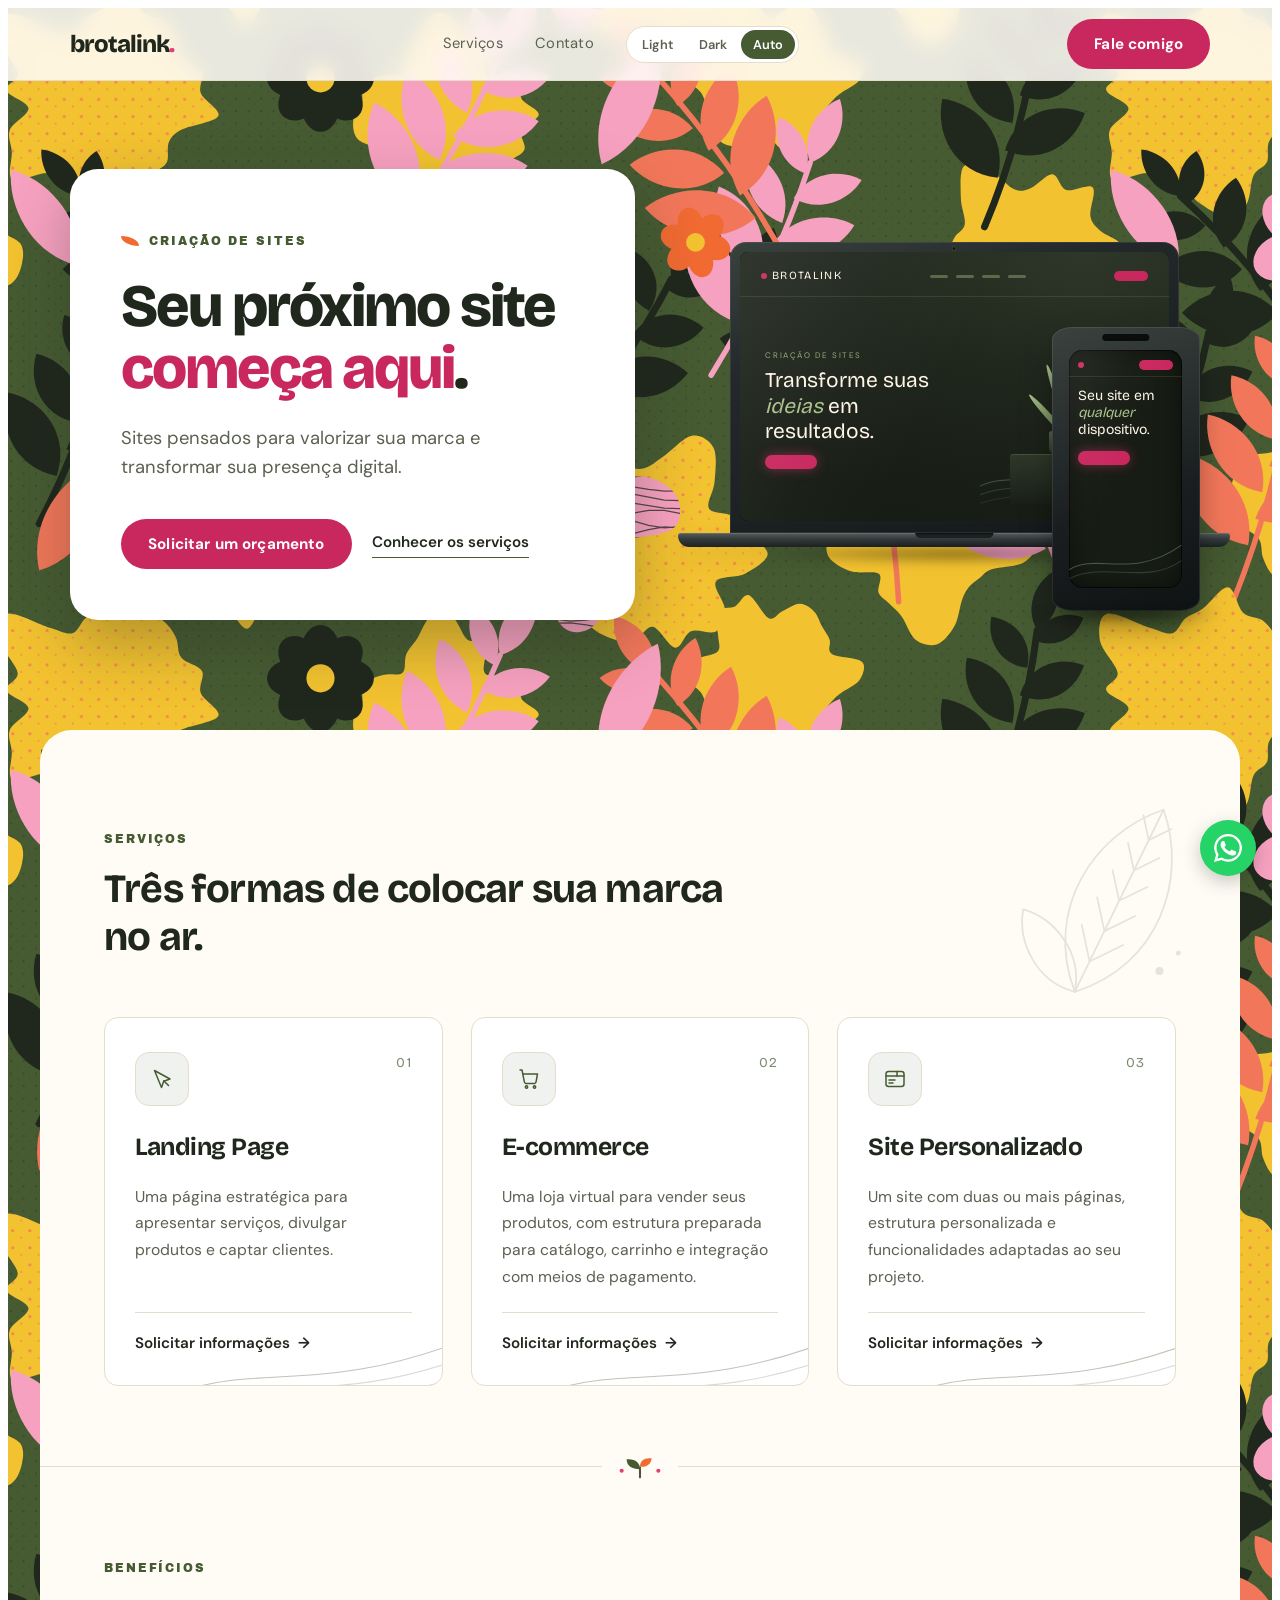
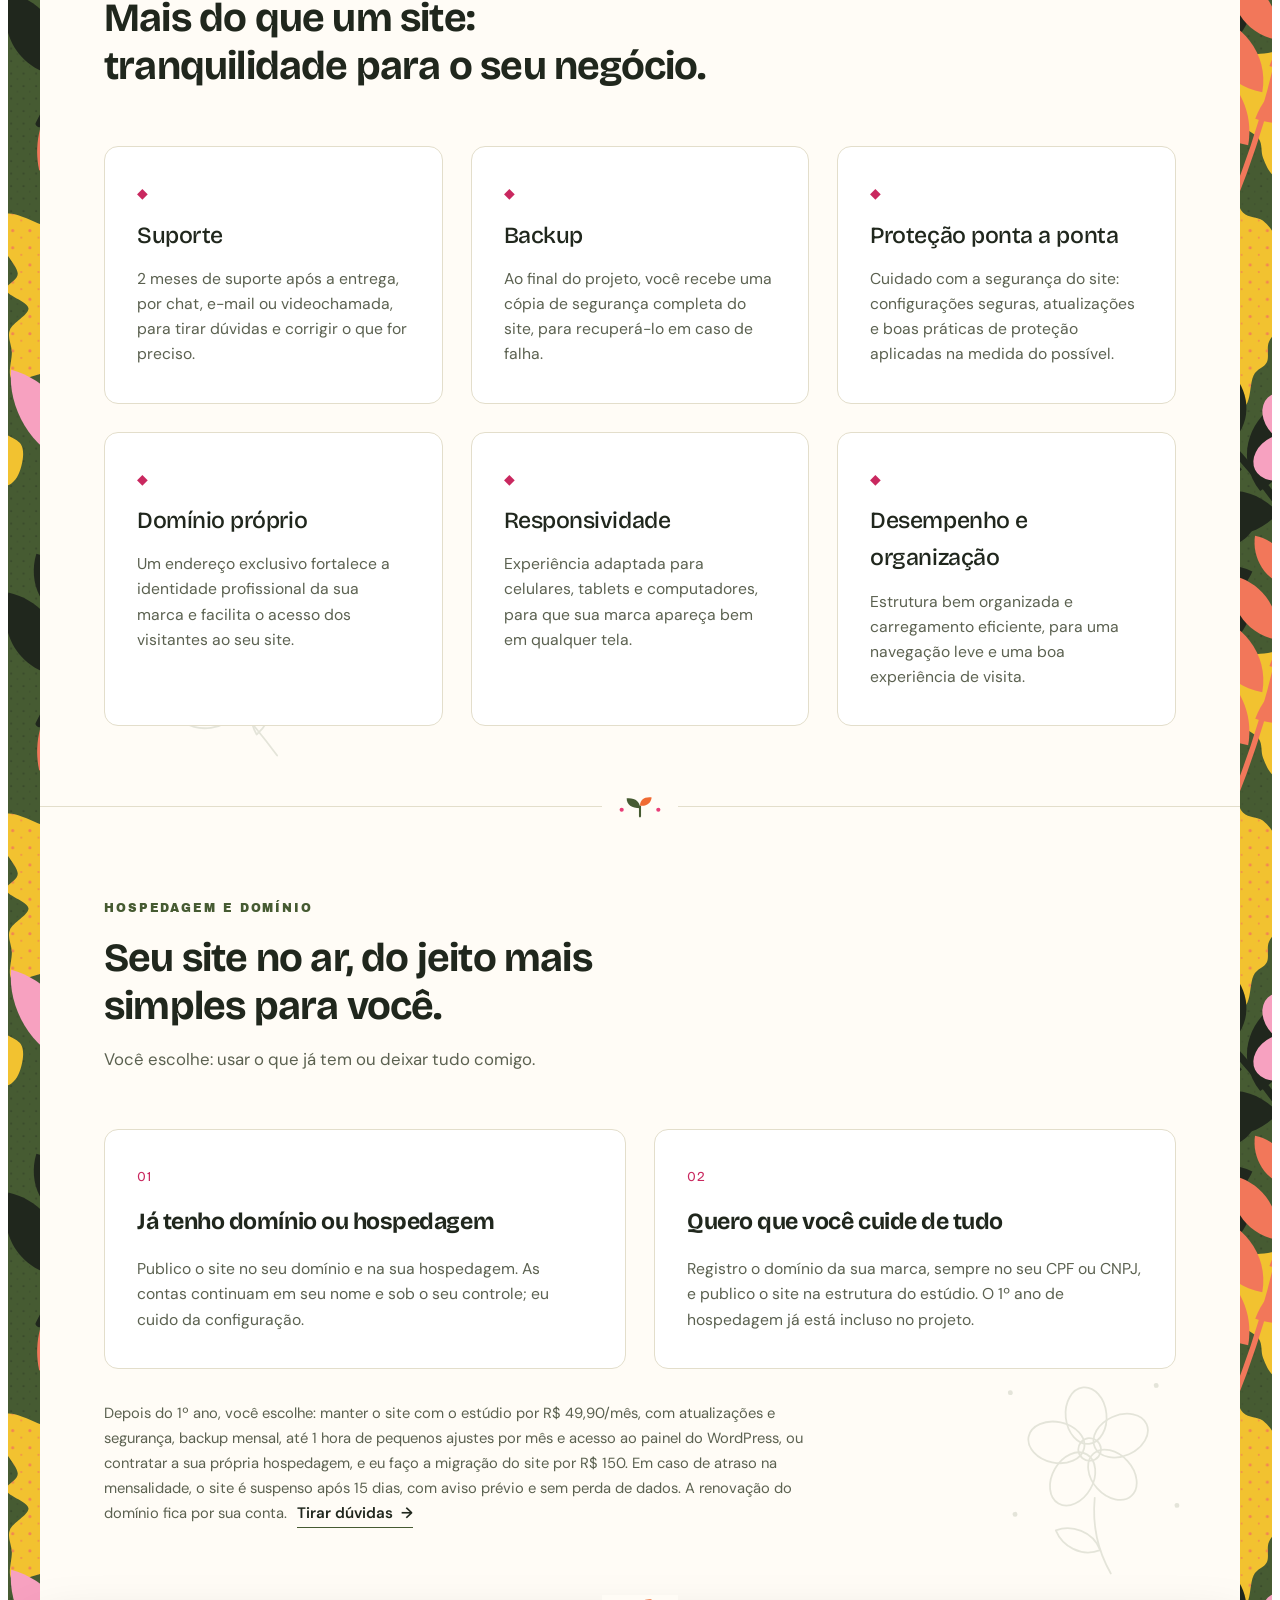
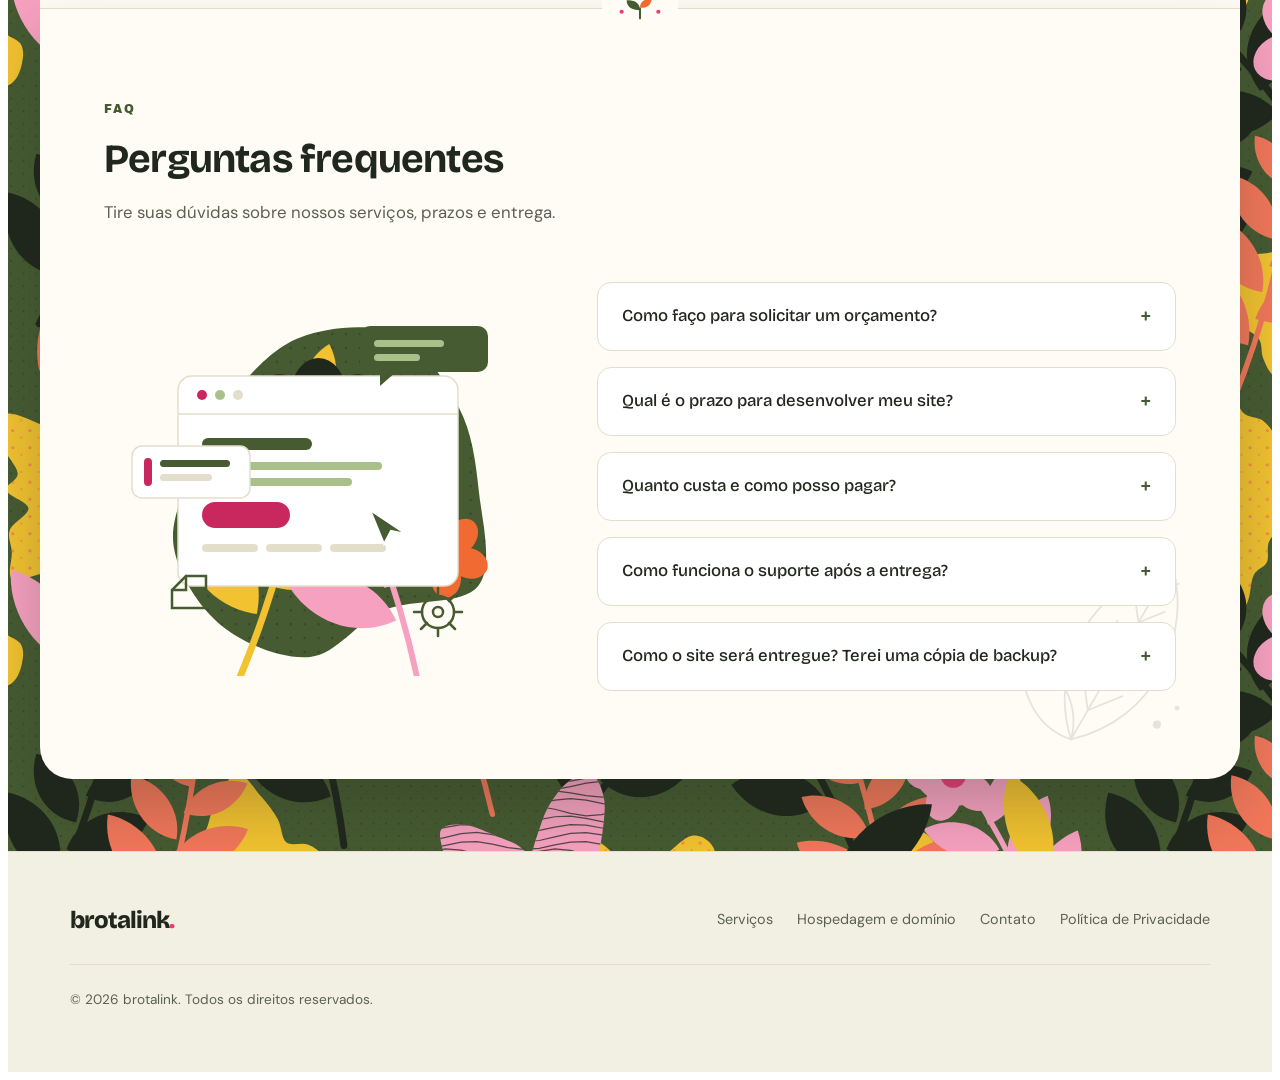
==== commit f2377eb5: "feat: valores, formas de pagamento e regras de hospedagem e suporte - Preços no cartão (a partir de)" ====
--- a/index.html
+++ b/index.html
@@ -205,13 +205,13 @@
           <article class="ss-card ss-card--benefit">
             <span class="ss-card__num" aria-hidden="true">◆</span>
             <h3 class="ss-card__title">Suporte</h3>
-            <p class="ss-card__desc">Conte com orientação e auxílio para questões relacionadas ao seu site, de acordo com as condições do serviço contratado.</p>
+            <p class="ss-card__desc">2 meses de suporte após a entrega, por chat, e-mail ou videochamada, para tirar dúvidas e corrigir o que for preciso.</p>
           </article>
 
           <article class="ss-card ss-card--benefit">
             <span class="ss-card__num" aria-hidden="true">◆</span>
             <h3 class="ss-card__title">Backup</h3>
-            <p class="ss-card__desc">Manter cópias de segurança do site facilita a recuperação de informações em situações de falha, conforme a política de backup do serviço.</p>
+            <p class="ss-card__desc">Ao final do projeto, você recebe uma cópia de segurança completa do site, para recuperá-lo em caso de falha.</p>
           </article>
 
           <article class="ss-card ss-card--benefit">
@@ -260,11 +260,11 @@
           <article class="ss-card ss-card--hosting">
             <span class="ss-card__num" aria-hidden="true">02</span>
             <h3 class="ss-card__title ss-serif">Quero que você cuide de tudo</h3>
-            <p class="ss-card__desc">Registro um domínio para a sua marca e publico o site em uma hospedagem profissional. O registro do domínio já entra no pacote, e o valor da hospedagem é informado no orçamento.</p>
-          </article>
-        </div>
-
-        <p class="ss-hosting__note ss-reveal">Domínio e hospedagem são renovados anualmente. Os valores e a responsabilidade pela renovação ficam combinados no orçamento, sem surpresas. <a href="#" class="ss-card__link" data-ss-msg="hospedagem">Tirar dúvidas <span aria-hidden="true">→</span></a></p>
+            <p class="ss-card__desc">Registro o domínio da sua marca, sempre no seu CPF ou CNPJ, e publico o site na estrutura do estúdio. O 1º ano de hospedagem já está incluso no projeto.</p>
+          </article>
+        </div>
+
+        <p class="ss-hosting__note ss-reveal">Depois do 1º ano, você escolhe: manter o site com o estúdio por R$ 49,90/mês, com atualizações e segurança, backup mensal, até 1 hora de pequenos ajustes por mês e acesso ao painel do WordPress, ou contratar a sua própria hospedagem, e eu faço a migração do site por R$ 150. Em caso de atraso na mensalidade, o site é suspenso após 15 dias, com aviso prévio e sem perda de dados. A renovação do domínio fica por sua conta. <a href="#" class="ss-card__link" data-ss-msg="hospedagem">Tirar dúvidas <span aria-hidden="true">→</span></a></p>
       </div>
     </section>
 
@@ -353,7 +353,23 @@
                   <li>Site Personalizado: 10 a 20 dias úteis</li>
                   <li>E-commerce: 15 a 25 dias úteis</li>
                 </ul>
-                <p>O prazo final será confirmado após entendermos os requisitos do projeto e as funcionalidades necessárias. A contagem começa após o alinhamento do escopo e o recebimento dos materiais e informações necessários. Solicitações adicionais ou atrasos no envio de conteúdo podem alterar o cronograma.</p>
+                <p>O prazo final será confirmado após entendermos os requisitos do projeto e as funcionalidades necessárias. A contagem começa após o pagamento da entrada e o recebimento dos materiais (informações do negócio, imagens e logo). Solicitações adicionais ou atrasos no envio de conteúdo podem alterar o cronograma.</p>
+              </div>
+            </details>
+
+            <details class="ss-faq__item">
+              <summary class="ss-faq__question">
+                Quanto custa e como posso pagar?
+                <span class="ss-faq__icon" aria-hidden="true">+</span>
+              </summary>
+              <div class="ss-faq__answer">
+                <p>Valores de referência no cartão. O preço final depende do escopo aprovado no orçamento.</p>
+                <ul class="ss-faq__terms">
+                  <li>Landing Page: R$ 1.450 a R$ 2.000</li>
+                  <li>Site Personalizado: a partir de R$ 3.790</li>
+                  <li>E-commerce: R$ 3.250 a R$ 4.450</li>
+                </ul>
+                <p>No Pix, você tem 10% de desconto. No cartão, à vista ou parcelado, os juros do parcelamento são do cliente. O pagamento é feito em duas partes: 50% na contratação e 50% na entrega.</p>
               </div>
             </details>
 
@@ -363,7 +379,12 @@
                 <span class="ss-faq__icon" aria-hidden="true">+</span>
               </summary>
               <div class="ss-faq__answer">
-                <p>O suporte é realizado por chat, e-mail ou videochamada, conforme o plano e as condições definidos em contrato. Antes de iniciar o projeto, alinhamos os canais disponíveis, o período de atendimento e os limites do suporte, para que você saiba exatamente com o que poderá contar após a entrega.</p>
+                <p>Todo projeto inclui 2 meses de suporte após a entrega, por chat, e-mail ou videochamada.</p>
+                <ul class="ss-faq__terms">
+                  <li>Incluso: correção de erros do site entregue, dúvidas sobre o uso do WordPress e pequenos ajustes de texto e imagem.</li>
+                  <li>Cobrado à parte: novas páginas ou seções, mudança de layout ou identidade visual e novas funcionalidades.</li>
+                </ul>
+                <p>Passados os 2 meses, os ajustes são orçados à parte.</p>
               </div>
             </details>
 
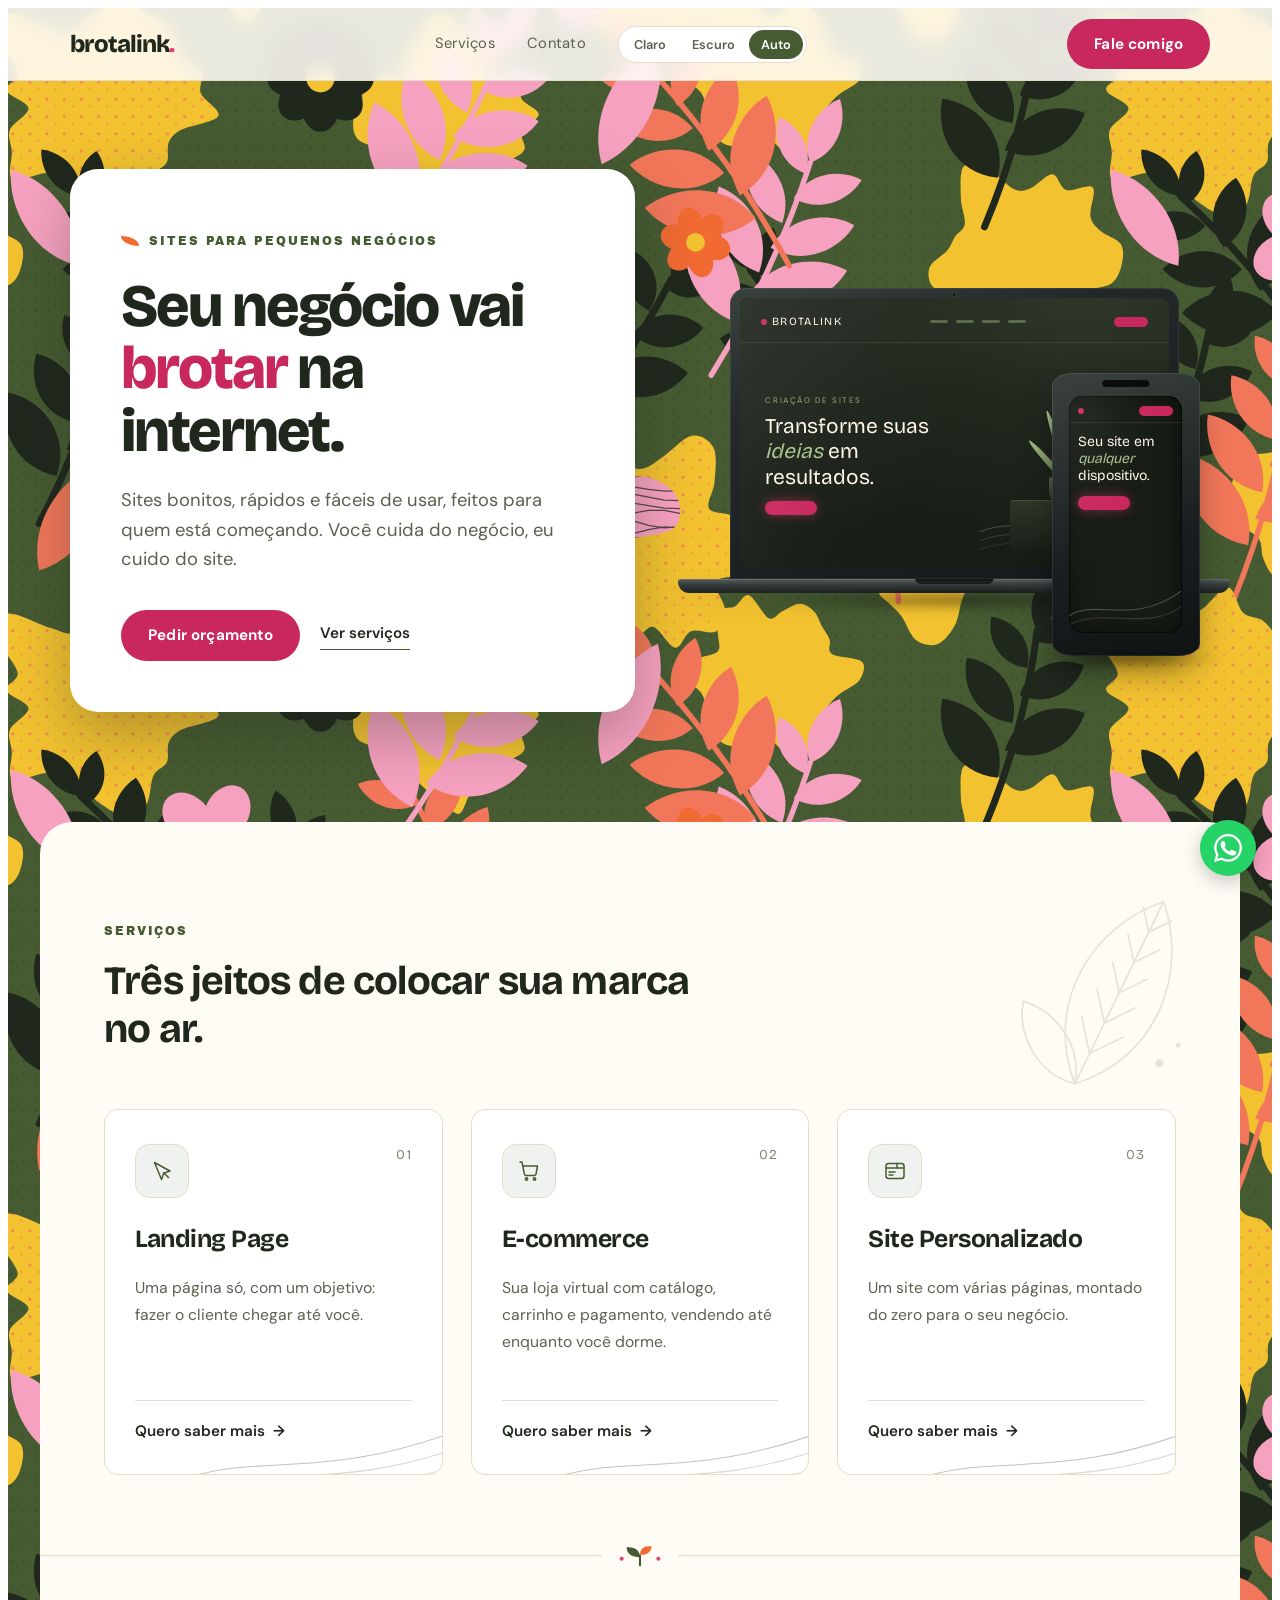
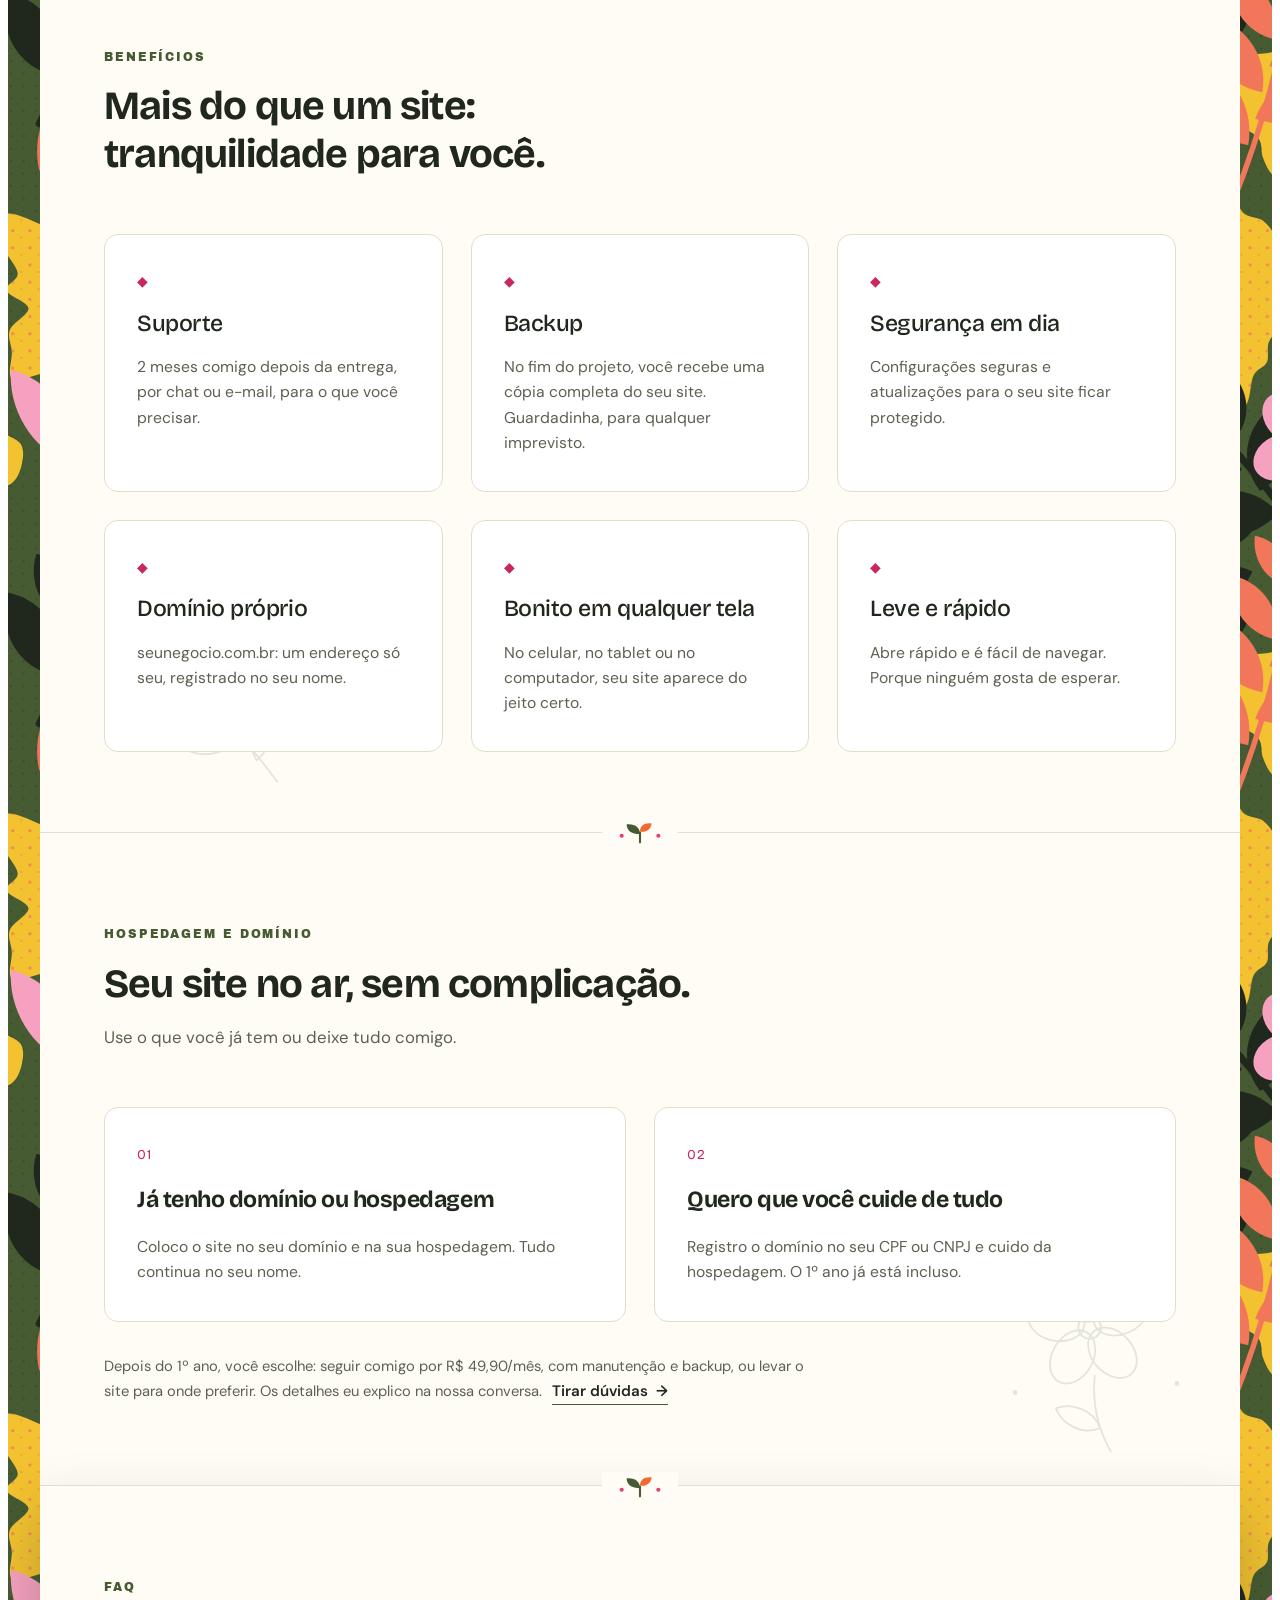
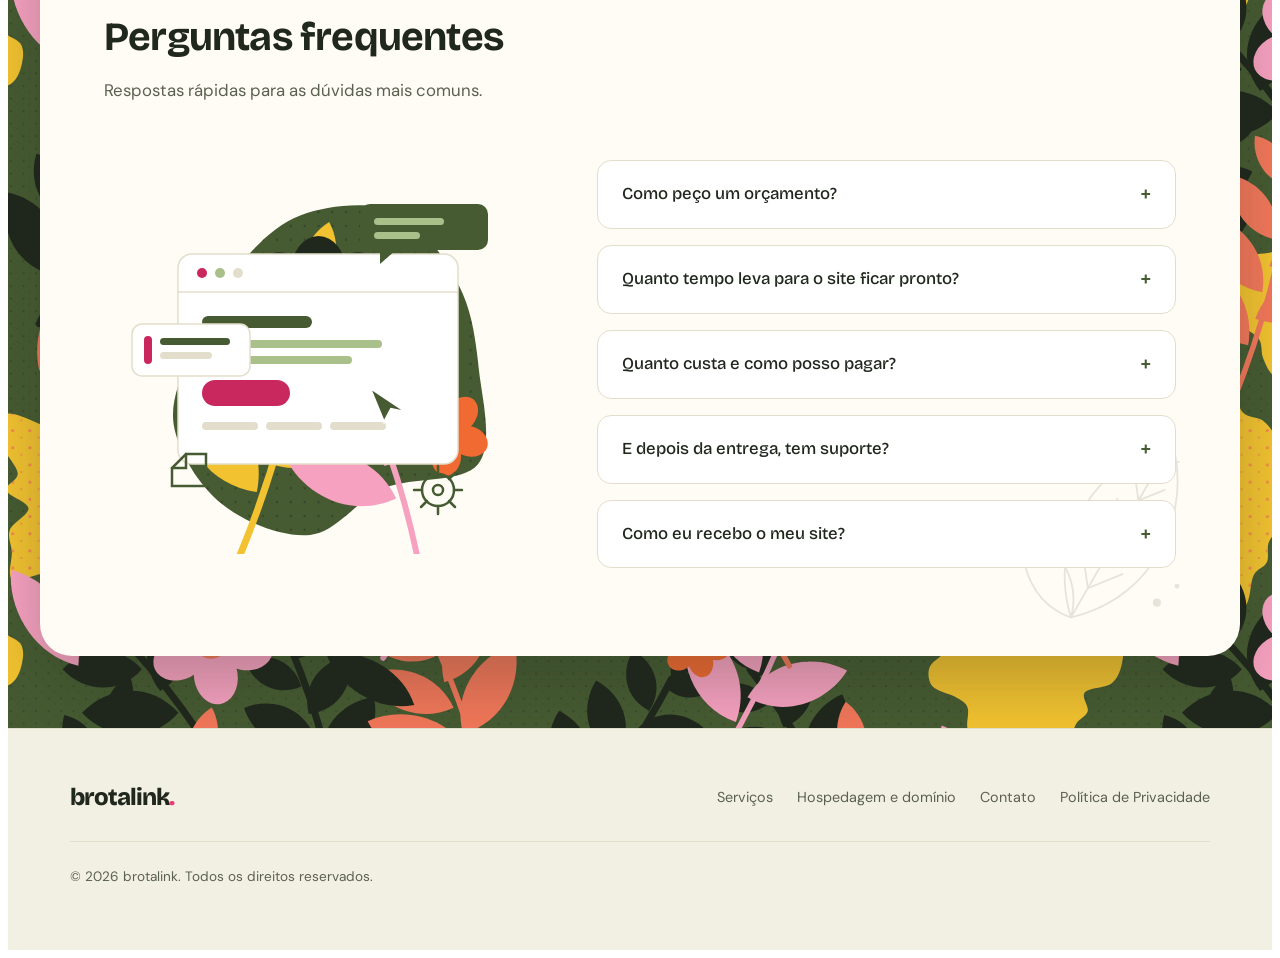
==== commit 7ce1bbc8: "copy: revisa os textos do site no tom da brotalink - Textos curtos, diretos, gentis e inclusivos, em" ====
--- a/index.html
+++ b/index.html
@@ -3,8 +3,8 @@
 <head>
   <meta charset="UTF-8">
   <meta name="viewport" content="width=device-width, initial-scale=1.0">
-  <meta name="description" content="Sites pensados para valorizar sua marca e transformar sua presença digital.">
-  <title>brotalink — Seu próximo site começa aqui</title>
+  <meta name="description" content="Sites bonitos, rápidos e fáceis de usar para quem está começando a empreender. Você cuida do negócio, a brotalink cuida do site.">
+  <title>brotalink — Sites para pequenos negócios</title>
 
   <!-- Prévia local: os arquivos ficam em pastas separadas -->
   <link rel="stylesheet" href="landing-page.css">
@@ -26,8 +26,8 @@
           <a href="#ss-contato" class="ss-nav__link">Contato</a>
 
           <div class="ss-theme" role="group" aria-label="Seleção de tema">
-            <button type="button" class="ss-theme__btn" data-ss-theme-choice="light" aria-pressed="false">Light</button>
-            <button type="button" class="ss-theme__btn" data-ss-theme-choice="dark" aria-pressed="false">Dark</button>
+            <button type="button" class="ss-theme__btn" data-ss-theme-choice="light" aria-pressed="false">Claro</button>
+            <button type="button" class="ss-theme__btn" data-ss-theme-choice="dark" aria-pressed="false">Escuro</button>
             <button type="button" class="ss-theme__btn" data-ss-theme-choice="auto" aria-pressed="false">Auto</button>
           </div>
         </nav>
@@ -44,12 +44,12 @@
     <section class="ss-hero">
       <div class="ss-container ss-hero__inner">
         <div class="ss-reveal">
-          <p class="ss-hero__eyebrow">Criação de sites</p>
-          <h1 class="ss-hero__title ss-serif">Seu próximo site <em>começa aqui</em>.</h1>
-          <p class="ss-hero__subtitle">Sites pensados para valorizar sua marca e transformar sua presença digital.</p>
+          <p class="ss-hero__eyebrow">Sites para pequenos negócios</p>
+          <h1 class="ss-hero__title ss-serif">Seu negócio vai <em>brotar</em> na internet.</h1>
+          <p class="ss-hero__subtitle">Sites bonitos, rápidos e fáceis de usar, feitos para quem está começando. Você cuida do negócio, eu cuido do site.</p>
           <div class="ss-hero__actions">
-            <a href="#" class="ss-btn ss-btn--primary" data-ss-msg="geral">Solicitar um orçamento</a>
-            <a href="#ss-servicos" class="ss-hero__secondary">Conhecer os serviços</a>
+            <a href="#" class="ss-btn ss-btn--primary" data-ss-msg="geral">Pedir orçamento</a>
+            <a href="#ss-servicos" class="ss-hero__secondary">Ver serviços</a>
           </div>
         </div>
 
@@ -120,7 +120,7 @@
       <div class="ss-container">
         <div class="ss-section-head ss-reveal">
           <p class="ss-section-head__eyebrow">Serviços</p>
-          <h2 class="ss-section-head__title ss-serif">Três formas de colocar sua marca no ar.</h2>
+          <h2 class="ss-section-head__title ss-serif">Três jeitos de colocar sua marca no ar.</h2>
         </div>
 
         <div class="ss-cards">
@@ -141,8 +141,8 @@
             </span>
             <span class="ss-card__num">01</span>
             <h3 class="ss-card__title ss-serif">Landing Page</h3>
-            <p class="ss-card__desc">Uma página estratégica para apresentar serviços, divulgar produtos e captar clientes.</p>
-            <a href="#" class="ss-card__link" data-ss-msg="landing">Solicitar informações <span aria-hidden="true">→</span></a>
+            <p class="ss-card__desc">Uma página só, com um objetivo: fazer o cliente chegar até você.</p>
+            <a href="#" class="ss-card__link" data-ss-msg="landing">Quero saber mais <span aria-hidden="true">→</span></a>
           </article>
 
           <article class="ss-card ss-card--service ss-reveal">
@@ -163,8 +163,8 @@
             </span>
             <span class="ss-card__num">02</span>
             <h3 class="ss-card__title ss-serif">E-commerce</h3>
-            <p class="ss-card__desc">Uma loja virtual para vender seus produtos, com estrutura preparada para catálogo, carrinho e integração com meios de pagamento.</p>
-            <a href="#" class="ss-card__link" data-ss-msg="ecommerce">Solicitar informações <span aria-hidden="true">→</span></a>
+            <p class="ss-card__desc">Sua loja virtual com catálogo, carrinho e pagamento, vendendo até enquanto você dorme.</p>
+            <a href="#" class="ss-card__link" data-ss-msg="ecommerce">Quero saber mais <span aria-hidden="true">→</span></a>
           </article>
 
           <article class="ss-card ss-card--service ss-reveal">
@@ -186,8 +186,8 @@
             </span>
             <span class="ss-card__num">03</span>
             <h3 class="ss-card__title ss-serif">Site Personalizado</h3>
-            <p class="ss-card__desc">Um site com duas ou mais páginas, estrutura personalizada e funcionalidades adaptadas ao seu projeto.</p>
-            <a href="#" class="ss-card__link" data-ss-msg="site">Solicitar informações <span aria-hidden="true">→</span></a>
+            <p class="ss-card__desc">Um site com várias páginas, montado do zero para o seu negócio.</p>
+            <a href="#" class="ss-card__link" data-ss-msg="site">Quero saber mais <span aria-hidden="true">→</span></a>
           </article>
         </div>
       </div>
@@ -198,44 +198,44 @@
       <div class="ss-container">
         <div class="ss-section-head ss-reveal">
           <p class="ss-section-head__eyebrow">Benefícios</p>
-          <h2 class="ss-section-head__title ss-serif" id="ss-beneficios-title">Mais do que um site: tranquilidade para o seu negócio.</h2>
+          <h2 class="ss-section-head__title ss-serif" id="ss-beneficios-title">Mais do que um site: tranquilidade para você.</h2>
         </div>
 
         <div class="ss-cards ss-cards--benefits ss-reveal">
           <article class="ss-card ss-card--benefit">
             <span class="ss-card__num" aria-hidden="true">◆</span>
             <h3 class="ss-card__title">Suporte</h3>
-            <p class="ss-card__desc">2 meses de suporte após a entrega, por chat, e-mail ou videochamada, para tirar dúvidas e corrigir o que for preciso.</p>
+            <p class="ss-card__desc">2 meses comigo depois da entrega, por chat ou e-mail, para o que você precisar.</p>
           </article>
 
           <article class="ss-card ss-card--benefit">
             <span class="ss-card__num" aria-hidden="true">◆</span>
             <h3 class="ss-card__title">Backup</h3>
-            <p class="ss-card__desc">Ao final do projeto, você recebe uma cópia de segurança completa do site, para recuperá-lo em caso de falha.</p>
-          </article>
-
-          <article class="ss-card ss-card--benefit">
-            <span class="ss-card__num" aria-hidden="true">◆</span>
-            <h3 class="ss-card__title">Proteção ponta a ponta</h3>
-            <p class="ss-card__desc">Cuidado com a segurança do site: configurações seguras, atualizações e boas práticas de proteção aplicadas na medida do possível.</p>
+            <p class="ss-card__desc">No fim do projeto, você recebe uma cópia completa do seu site. Guardadinha, para qualquer imprevisto.</p>
+          </article>
+
+          <article class="ss-card ss-card--benefit">
+            <span class="ss-card__num" aria-hidden="true">◆</span>
+            <h3 class="ss-card__title">Segurança em dia</h3>
+            <p class="ss-card__desc">Configurações seguras e atualizações para o seu site ficar protegido.</p>
           </article>
 
           <article class="ss-card ss-card--benefit">
             <span class="ss-card__num" aria-hidden="true">◆</span>
             <h3 class="ss-card__title">Domínio próprio</h3>
-            <p class="ss-card__desc">Um endereço exclusivo fortalece a identidade profissional da sua marca e facilita o acesso dos visitantes ao seu site.</p>
-          </article>
-
-          <article class="ss-card ss-card--benefit">
-            <span class="ss-card__num" aria-hidden="true">◆</span>
-            <h3 class="ss-card__title">Responsividade</h3>
-            <p class="ss-card__desc">Experiência adaptada para celulares, tablets e computadores, para que sua marca apareça bem em qualquer tela.</p>
-          </article>
-
-          <article class="ss-card ss-card--benefit">
-            <span class="ss-card__num" aria-hidden="true">◆</span>
-            <h3 class="ss-card__title">Desempenho e organização</h3>
-            <p class="ss-card__desc">Estrutura bem organizada e carregamento eficiente, para uma navegação leve e uma boa experiência de visita.</p>
+            <p class="ss-card__desc">seunegocio.com.br: um endereço só seu, registrado no seu nome.</p>
+          </article>
+
+          <article class="ss-card ss-card--benefit">
+            <span class="ss-card__num" aria-hidden="true">◆</span>
+            <h3 class="ss-card__title">Bonito em qualquer tela</h3>
+            <p class="ss-card__desc">No celular, no tablet ou no computador, seu site aparece do jeito certo.</p>
+          </article>
+
+          <article class="ss-card ss-card--benefit">
+            <span class="ss-card__num" aria-hidden="true">◆</span>
+            <h3 class="ss-card__title">Leve e rápido</h3>
+            <p class="ss-card__desc">Abre rápido e é fácil de navegar. Porque ninguém gosta de esperar.</p>
           </article>
         </div>
       </div>
@@ -246,25 +246,25 @@
       <div class="ss-container">
         <div class="ss-section-head ss-reveal">
           <p class="ss-section-head__eyebrow">Hospedagem e domínio</p>
-          <h2 class="ss-section-head__title ss-serif" id="ss-hospedagem-title">Seu site no ar, do jeito mais simples para você.</h2>
-          <p class="ss-section-head__subtitle">Você escolhe: usar o que já tem ou deixar tudo comigo.</p>
+          <h2 class="ss-section-head__title ss-serif" id="ss-hospedagem-title">Seu site no ar, sem complicação.</h2>
+          <p class="ss-section-head__subtitle">Use o que você já tem ou deixe tudo comigo.</p>
         </div>
 
         <div class="ss-cards ss-cards--two ss-reveal">
           <article class="ss-card ss-card--hosting">
             <span class="ss-card__num" aria-hidden="true">01</span>
             <h3 class="ss-card__title ss-serif">Já tenho domínio ou hospedagem</h3>
-            <p class="ss-card__desc">Publico o site no seu domínio e na sua hospedagem. As contas continuam em seu nome e sob o seu controle; eu cuido da configuração.</p>
+            <p class="ss-card__desc">Coloco o site no seu domínio e na sua hospedagem. Tudo continua no seu nome.</p>
           </article>
 
           <article class="ss-card ss-card--hosting">
             <span class="ss-card__num" aria-hidden="true">02</span>
             <h3 class="ss-card__title ss-serif">Quero que você cuide de tudo</h3>
-            <p class="ss-card__desc">Registro o domínio da sua marca, sempre no seu CPF ou CNPJ, e publico o site na estrutura do estúdio. O 1º ano de hospedagem já está incluso no projeto.</p>
-          </article>
-        </div>
-
-        <p class="ss-hosting__note ss-reveal">Depois do 1º ano, você escolhe: manter o site com o estúdio por R$ 49,90/mês, com atualizações e segurança, backup mensal, até 1 hora de pequenos ajustes por mês e acesso ao painel do WordPress, ou contratar a sua própria hospedagem, e eu faço a migração do site por R$ 150. Em caso de atraso na mensalidade, o site é suspenso após 15 dias, com aviso prévio e sem perda de dados. A renovação do domínio fica por sua conta. <a href="#" class="ss-card__link" data-ss-msg="hospedagem">Tirar dúvidas <span aria-hidden="true">→</span></a></p>
+            <p class="ss-card__desc">Registro o domínio no seu CPF ou CNPJ e cuido da hospedagem. O 1º ano já está incluso.</p>
+          </article>
+        </div>
+
+        <p class="ss-hosting__note ss-reveal">Depois do 1º ano, você escolhe: seguir comigo por R$ 49,90/mês, com manutenção e backup, ou levar o site para onde preferir. Os detalhes eu explico na nossa conversa. <a href="#" class="ss-card__link" data-ss-msg="hospedagem">Tirar dúvidas <span aria-hidden="true">→</span></a></p>
       </div>
     </section>
 
@@ -274,7 +274,7 @@
         <div class="ss-section-head ss-reveal">
           <p class="ss-section-head__eyebrow">FAQ</p>
           <h2 class="ss-section-head__title ss-serif" id="ss-faq-title">Perguntas frequentes</h2>
-          <p class="ss-section-head__subtitle">Tire suas dúvidas sobre nossos serviços, prazos e entrega.</p>
+          <p class="ss-section-head__subtitle">Respostas rápidas para as dúvidas mais comuns.</p>
         </div>
 
         <div class="ss-faq__inner">
@@ -333,27 +333,27 @@
           <div class="ss-faq__list ss-reveal">
             <details class="ss-faq__item">
               <summary class="ss-faq__question">
-                Como faço para solicitar um orçamento?
+                Como peço um orçamento?
                 <span class="ss-faq__icon" aria-hidden="true">+</span>
               </summary>
               <div class="ss-faq__answer">
-                <p>Você pode preencher nosso formulário de orçamento ou entrar em contato conosco pelo WhatsApp. O processo é simples, rápido e requer apenas algumas informações para entendermos sua necessidade, o tipo de site desejado e os objetivos do seu negócio. Com essas informações, poderemos avaliar o projeto e orientar você sobre os próximos passos.</p>
+                <p>É só preencher o formulário na página do serviço ou me chamar no WhatsApp. Com poucas informações, eu já consigo te orientar.</p>
               </div>
             </details>
 
             <details class="ss-faq__item">
               <summary class="ss-faq__question">
-                Qual é o prazo para desenvolver meu site?
+                Quanto tempo leva para o site ficar pronto?
                 <span class="ss-faq__icon" aria-hidden="true">+</span>
               </summary>
               <div class="ss-faq__answer">
-                <p>Os prazos variam conforme o tipo de projeto, a complexidade e o envio dos materiais necessários. Como referência inicial:</p>
+                <p>Depende do projeto. Em média:</p>
                 <ul class="ss-faq__terms">
                   <li>Landing Page: 5 a 7 dias úteis</li>
                   <li>Site Personalizado: 10 a 20 dias úteis</li>
                   <li>E-commerce: 15 a 25 dias úteis</li>
                 </ul>
-                <p>O prazo final será confirmado após entendermos os requisitos do projeto e as funcionalidades necessárias. A contagem começa após o pagamento da entrada e o recebimento dos materiais (informações do negócio, imagens e logo). Solicitações adicionais ou atrasos no envio de conteúdo podem alterar o cronograma.</p>
+                <p>O prazo começa a contar depois da entrada e do envio dos materiais.</p>
               </div>
             </details>
 
@@ -363,38 +363,33 @@
                 <span class="ss-faq__icon" aria-hidden="true">+</span>
               </summary>
               <div class="ss-faq__answer">
-                <p>Valores de referência no cartão. O preço final depende do escopo aprovado no orçamento.</p>
+                <p>Valores de referência no cartão:</p>
                 <ul class="ss-faq__terms">
                   <li>Landing Page: R$ 1.450 a R$ 2.000</li>
                   <li>Site Personalizado: a partir de R$ 3.790</li>
                   <li>E-commerce: R$ 3.250 a R$ 4.450</li>
                 </ul>
-                <p>No Pix, você tem 10% de desconto. No cartão, à vista ou parcelado, os juros do parcelamento são do cliente. O pagamento é feito em duas partes: 50% na contratação e 50% na entrega.</p>
+                <p>No Pix, você ganha 10% de desconto. No cartão, pode ser à vista ou parcelado (os juros ficam por sua conta). O pagamento é dividido: 50% para começar e 50% na entrega.</p>
               </div>
             </details>
 
             <details class="ss-faq__item">
               <summary class="ss-faq__question">
-                Como funciona o suporte após a entrega?
+                E depois da entrega, tem suporte?
                 <span class="ss-faq__icon" aria-hidden="true">+</span>
               </summary>
               <div class="ss-faq__answer">
-                <p>Todo projeto inclui 2 meses de suporte após a entrega, por chat, e-mail ou videochamada.</p>
-                <ul class="ss-faq__terms">
-                  <li>Incluso: correção de erros do site entregue, dúvidas sobre o uso do WordPress e pequenos ajustes de texto e imagem.</li>
-                  <li>Cobrado à parte: novas páginas ou seções, mudança de layout ou identidade visual e novas funcionalidades.</li>
-                </ul>
-                <p>Passados os 2 meses, os ajustes são orçados à parte.</p>
+                <p>Tem, sim! São 2 meses de suporte por chat ou e-mail para corrigir erros, tirar dúvidas e fazer pequenos ajustes de texto e imagem. Mudanças maiores, como páginas novas, a gente combina à parte.</p>
               </div>
             </details>
 
             <details class="ss-faq__item">
               <summary class="ss-faq__question">
-                Como o site será entregue? Terei uma cópia de backup?
+                Como eu recebo o meu site?
                 <span class="ss-faq__icon" aria-hidden="true">+</span>
               </summary>
               <div class="ss-faq__answer">
-                <p>Ao finalizar o projeto, entregaremos o site publicado ou preparado para publicação, conforme o escopo contratado. Também forneceremos uma cópia de backup do projeto e realizaremos uma demonstração por vídeo gravado ou videochamada, explicando o funcionamento do site e orientando você sobre os principais recursos. Os arquivos, acessos e procedimentos de recuperação serão disponibilizados conforme o que estiver definido no contrato e nas condições técnicas da hospedagem.</p>
+                <p>Seu site vai para o ar pronto para usar. Você também recebe uma cópia de segurança e um vídeo (ou uma chamada) mostrando como tudo funciona.</p>
               </div>
             </details>
           </div>
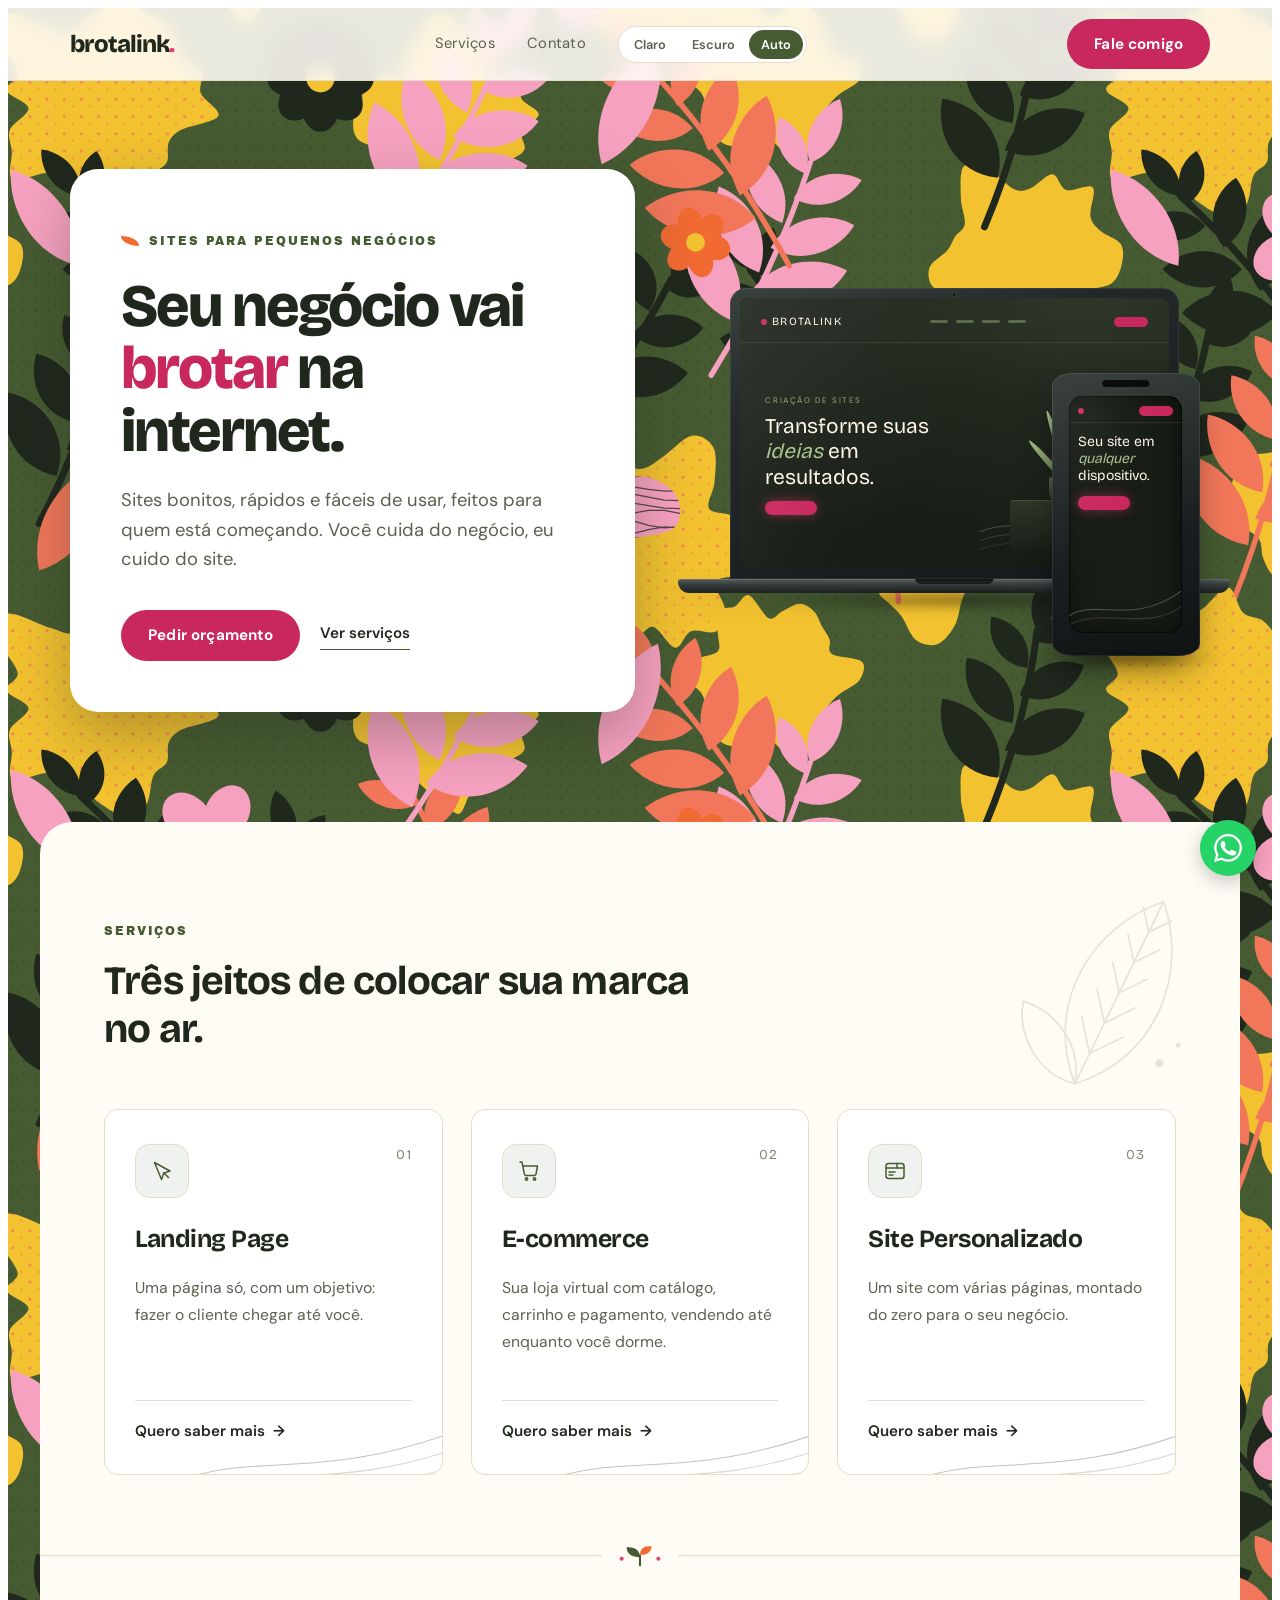
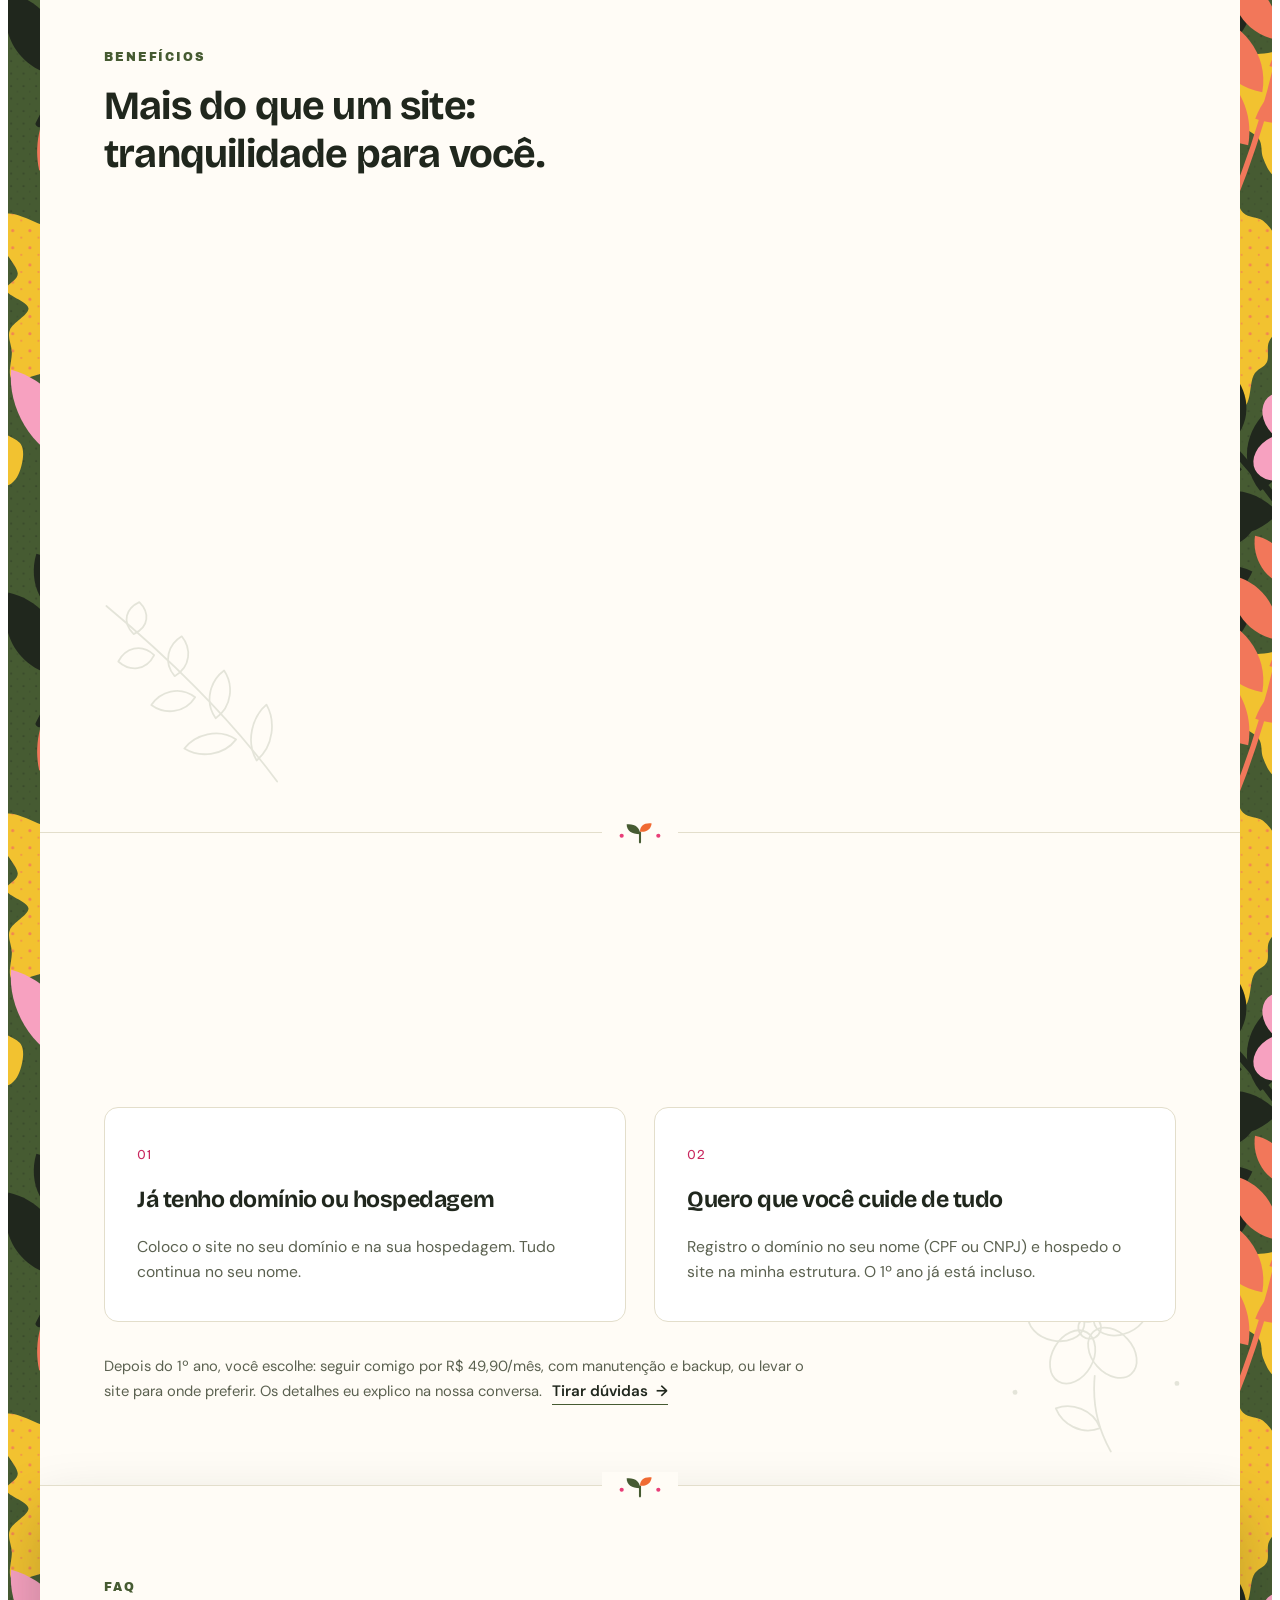
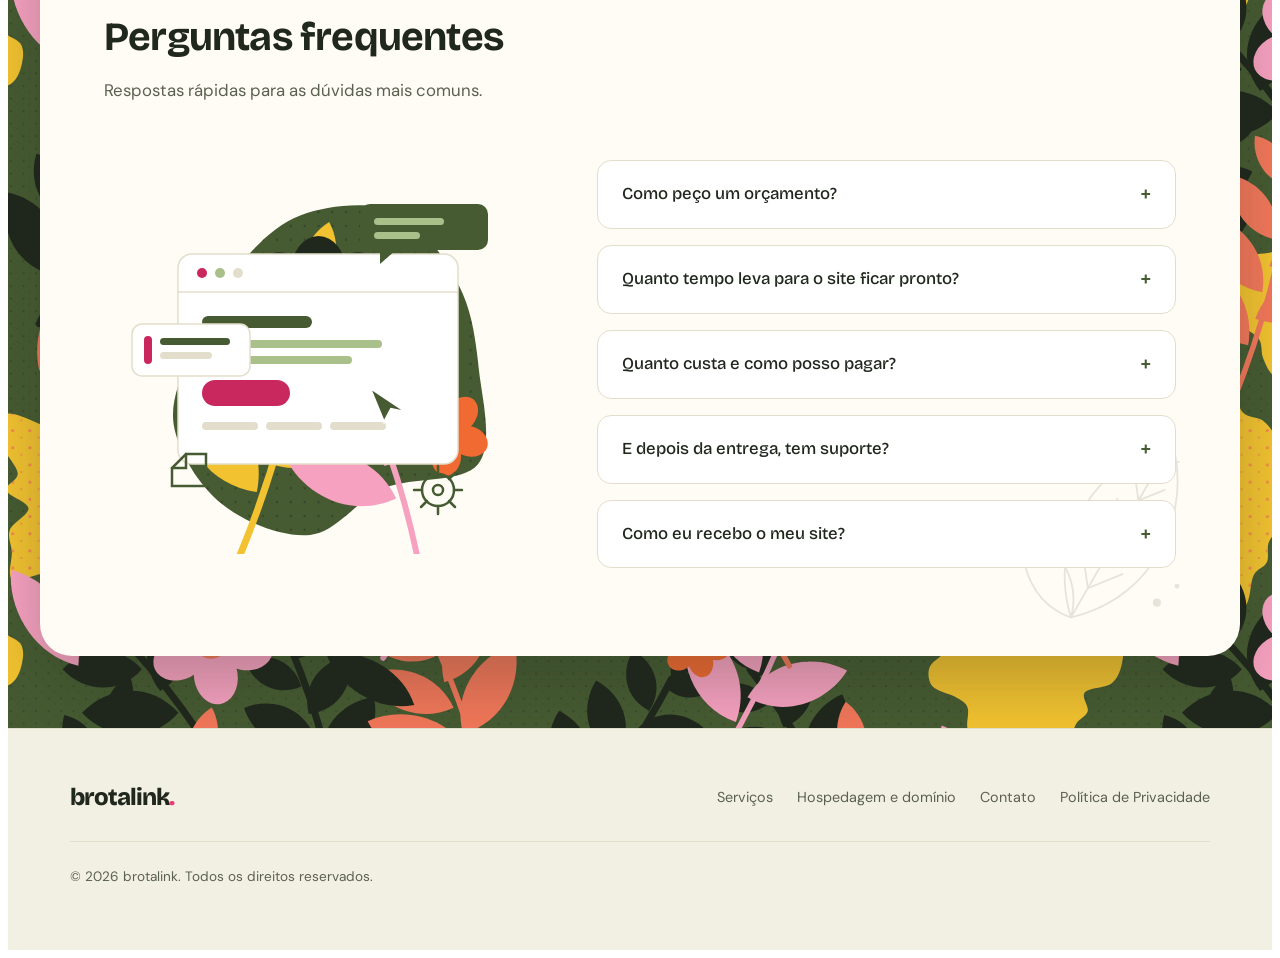
==== commit aa24e1af: "fix: política preenchida e texto da hospedagem mais claro - Política de privacidade: responsável (Ga" ====
--- a/index.html
+++ b/index.html
@@ -260,7 +260,7 @@
           <article class="ss-card ss-card--hosting">
             <span class="ss-card__num" aria-hidden="true">02</span>
             <h3 class="ss-card__title ss-serif">Quero que você cuide de tudo</h3>
-            <p class="ss-card__desc">Registro o domínio no seu CPF ou CNPJ e cuido da hospedagem. O 1º ano já está incluso.</p>
+            <p class="ss-card__desc">Registro o domínio no seu nome (CPF ou CNPJ) e hospedo o site na minha estrutura. O 1º ano já está incluso.</p>
           </article>
         </div>
 
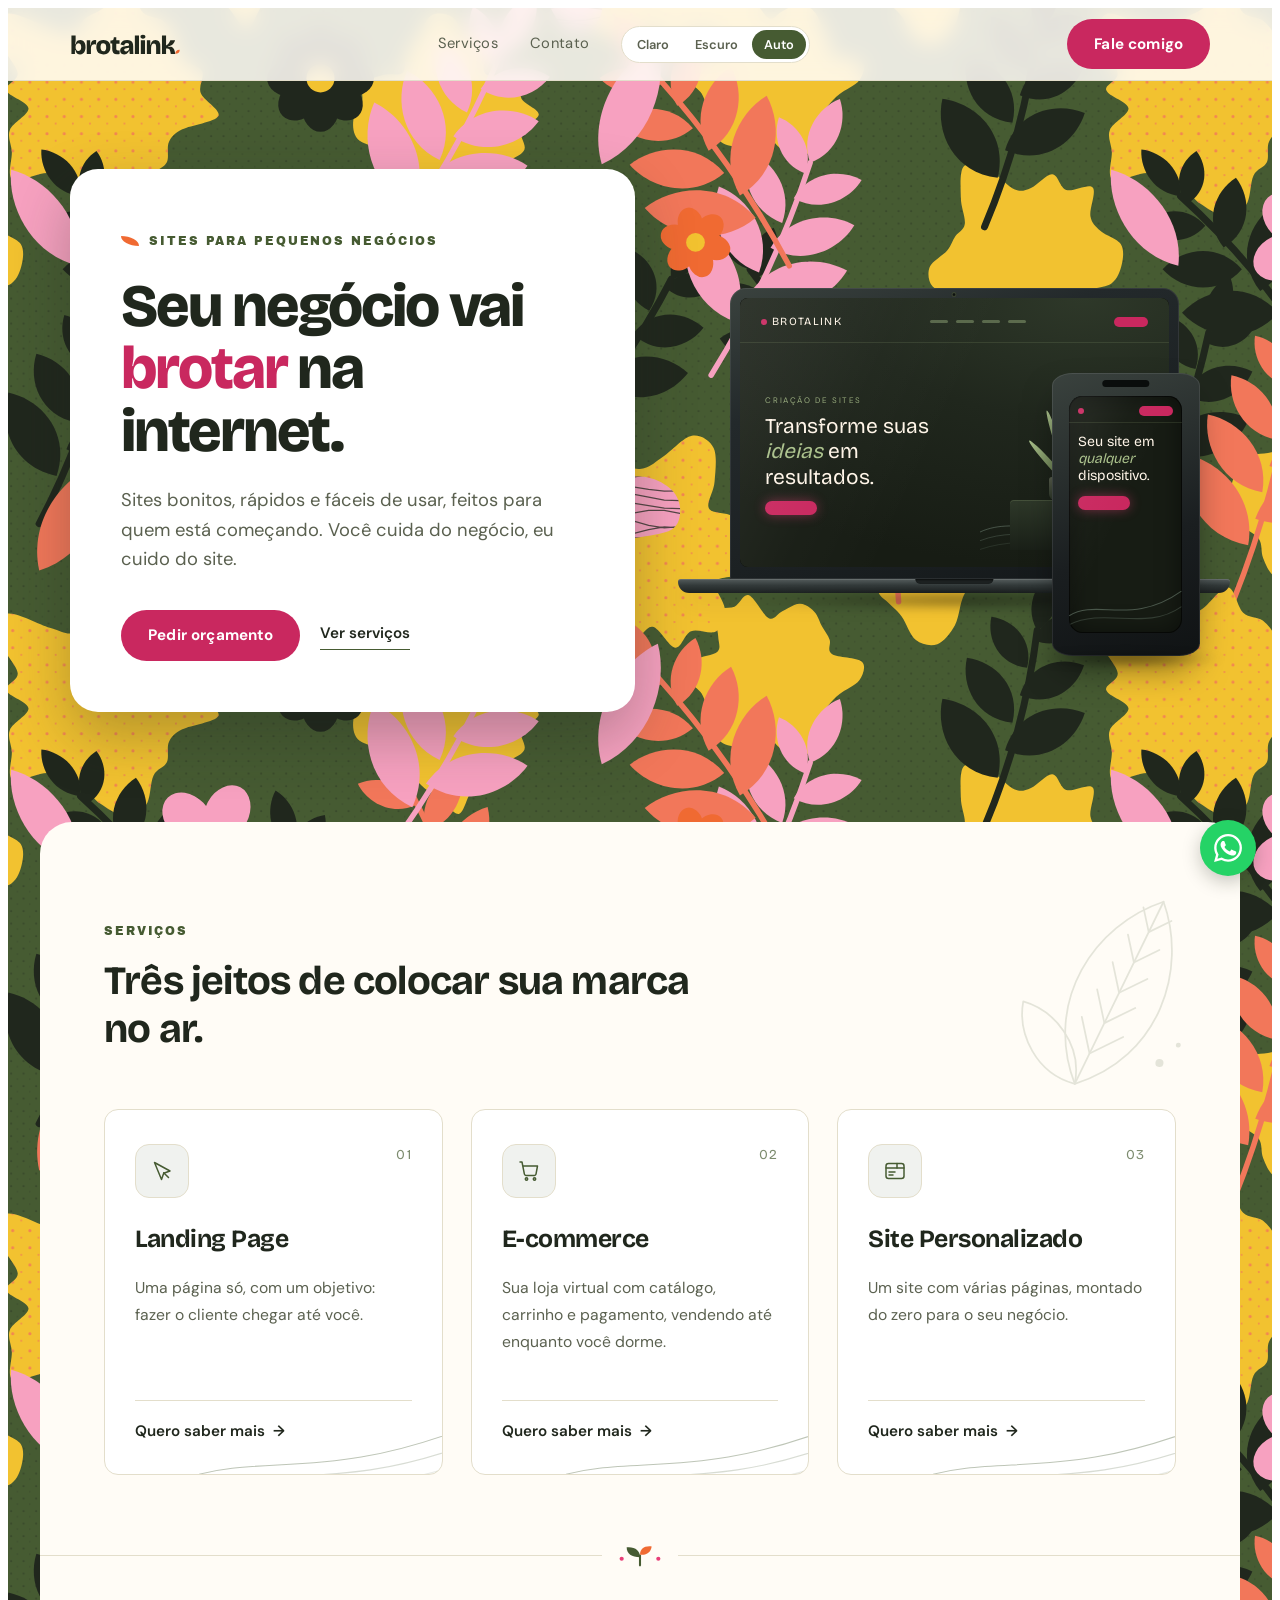
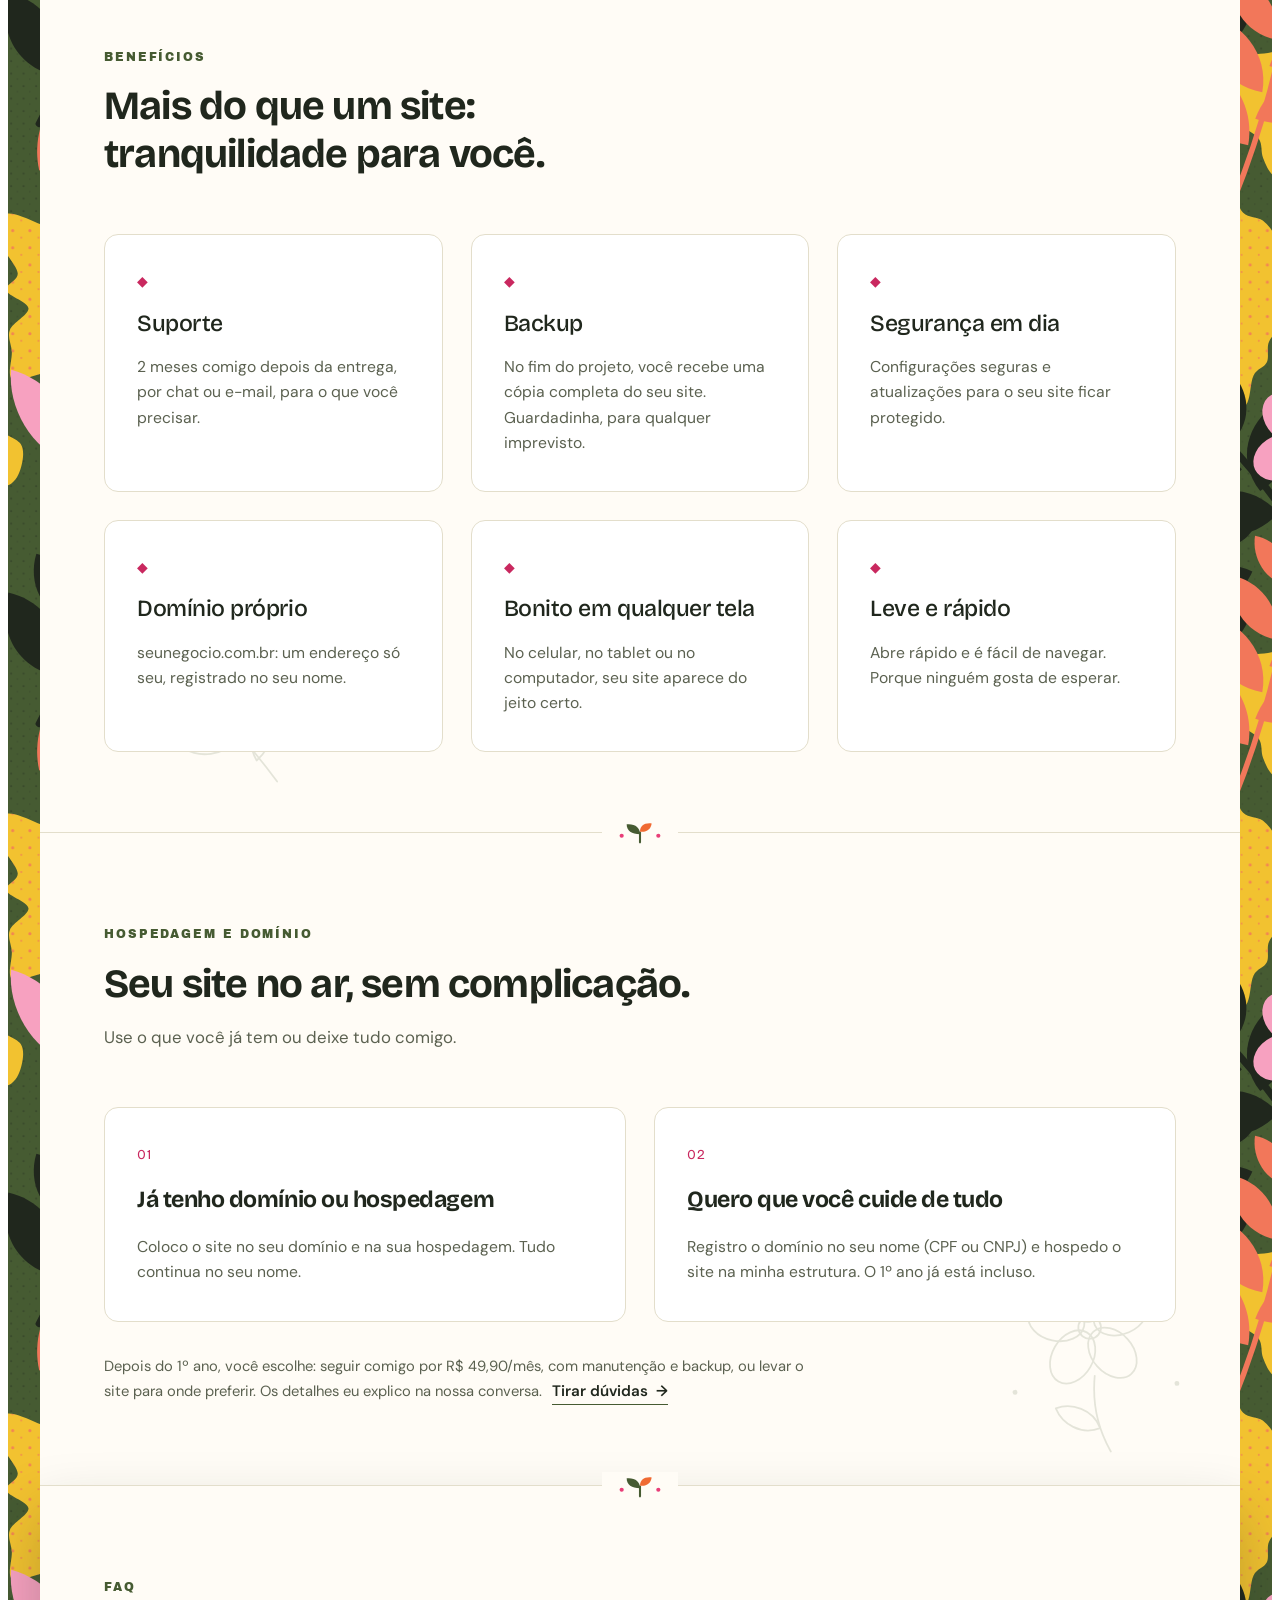
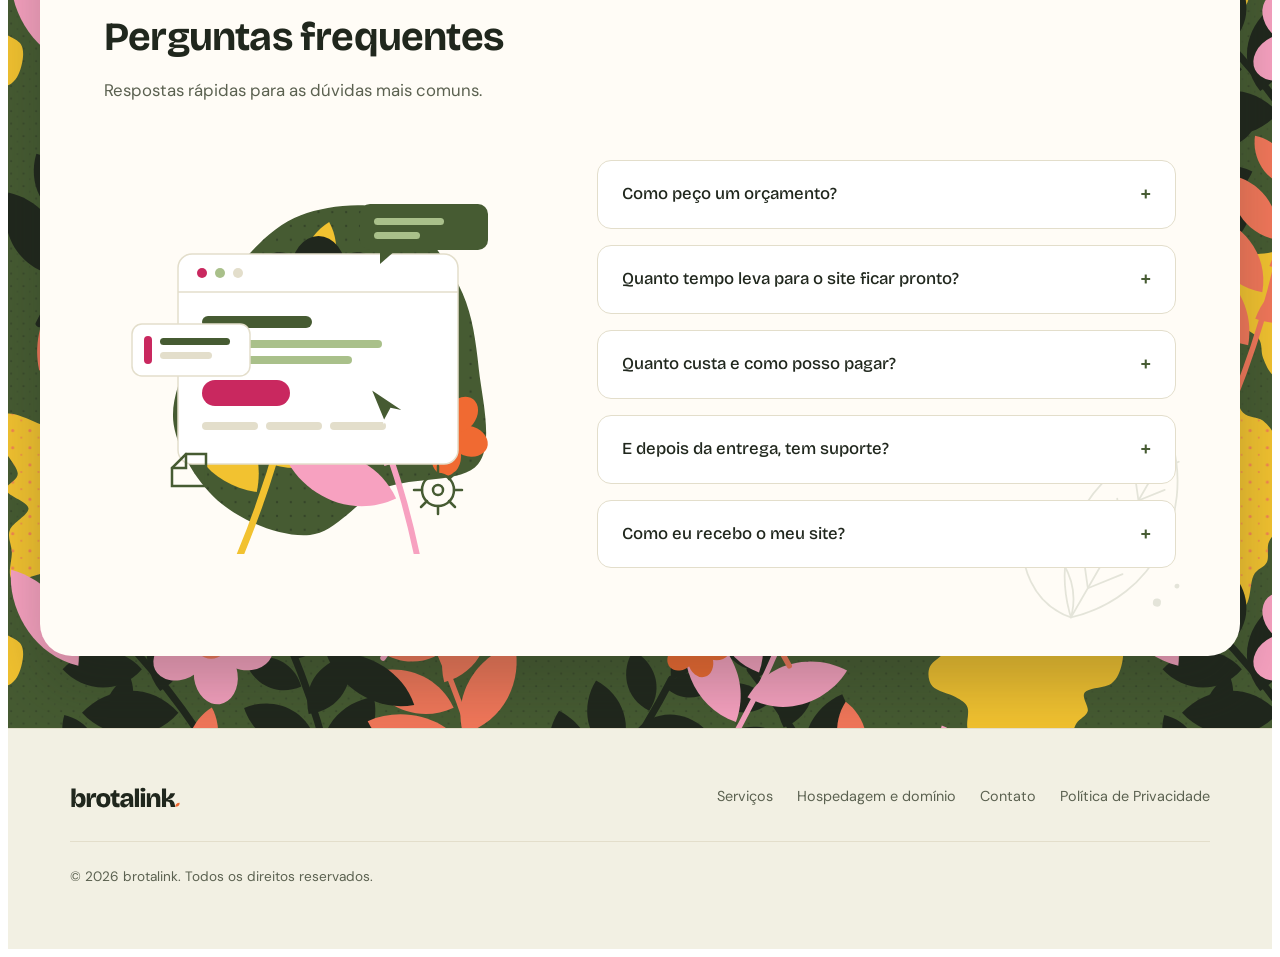
==== commit dffa359f: "feat: formulários ativos e logo em SVG - Chave do Web3Forms nos formulários de Landing Page, E-comme" ====
--- a/index.html
+++ b/index.html
@@ -18,7 +18,7 @@
     <header class="ss-header">
       <div class="ss-container ss-header__inner">
         <a href="#" class="ss-brand" aria-label="brotalink — início">
-          brotalink<span class="ss-brand__dot" aria-hidden="true">.</span>
+          <svg class="ss-brand__logo" viewBox="0 -1.0 425.3 80.0" aria-hidden="true" focusable="false"><path fill="currentColor" d="M38.4 77.4Q33.6 77.4 29.9 75.5Q26.3 73.5 24 69.7Q21.6 65.9 20.8 60.2H19.1L18.9 76H5.5V52V4.6H21.7V21.5Q21.7 24 21.3 26.8Q21 29.5 20.5 32.6Q20 35.6 19.3 38.8H21.3Q22.5 33.2 24.8 29.4Q27.1 25.7 30.6 23.8Q34.1 21.9 38.8 21.9Q45.2 21.9 49.9 25.2Q54.6 28.5 57.2 34.7Q59.8 40.9 59.8 49.7Q59.8 58.5 57.2 64.6Q54.5 70.8 49.7 74.1Q44.9 77.4 38.4 77.4ZM32.5 64.4Q35.7 64.4 38.1 62.5Q40.5 60.7 41.8 57.3Q43.1 54 43.1 49.7Q43.1 45.3 41.9 42Q40.6 38.7 38.4 36.8Q36.1 34.9 32.8 34.9Q30.8 34.9 29.1 35.7Q27.4 36.4 26 37.7Q24.7 39 23.7 40.7Q22.7 42.4 22.1 44.5Q21.6 46.5 21.6 48.8V50.5Q21.6 53 22.3 55.5Q22.9 58 24.3 60Q25.7 62 27.7 63.2Q29.8 64.4 32.5 64.4Z M64.4 76V50.4V23.2H77.8L78 41.9H79.7Q80.4 34.6 82.3 30.2Q84.2 25.9 87.6 23.9Q90.9 22 95.8 22Q96.9 22 98.1 22.2Q99.3 22.4 100.8 22.8L100.2 40.2Q98.4 39.3 96.5 38.9Q94.5 38.6 93 38.6Q89.3 38.6 86.6 40.2Q84 41.7 82.5 44.9Q81 48.1 80.6 52.9V76Z M128.2 77.4Q120.3 77.4 114.2 74.3Q108.1 71.2 104.7 65Q101.2 58.9 101.2 49.6Q101.2 40.1 104.7 34Q108.2 27.8 114.3 24.8Q120.4 21.8 128.3 21.8Q136.3 21.8 142.4 24.9Q148.5 28 151.9 34.1Q155.4 40.3 155.4 49.6Q155.4 59.2 151.8 65.3Q148.3 71.5 142.1 74.5Q135.9 77.4 128.2 77.4ZM128.7 65.6Q132.1 65.6 134.5 64Q136.8 62.3 137.9 58.9Q139.1 55.5 139.1 50.6Q139.1 45.3 137.8 41.7Q136.6 38.1 134.1 36.1Q131.6 34.2 127.9 34.2Q124.5 34.2 122.2 35.9Q119.8 37.5 118.6 40.9Q117.5 44.3 117.5 49.4Q117.5 57.4 120.4 61.5Q123.3 65.6 128.7 65.6Z M180.6 77.3Q171.2 77.3 166.8 72.4Q162.4 67.5 162.4 56.8V35.8H155.3L155.5 23.9H159.5Q163.6 23.7 165.5 22.1Q167.4 20.5 167.8 16.9L168.8 11.4H178V23.2H190.6V36.3H178V55.9Q178 59.4 179.7 61Q181.4 62.6 184.6 62.6Q186.4 62.6 188 62.2Q189.7 61.8 190.8 61.1V75.8Q187.7 76.8 185.1 77Q182.5 77.3 180.6 77.3Z M208.2 77.4Q203.9 77.4 200.4 75.7Q197 74.1 195 70.8Q193 67.5 193 62.6Q193 58 194.8 55Q196.5 52 199.9 50.2Q203.2 48.4 207.6 47.4Q212.1 46.3 217.5 45.4Q221 44.8 223.2 44.3Q225.3 43.8 226.3 42.8Q227.3 41.9 227.3 40.1Q227.3 37.5 225.4 35.8Q223.5 34.1 219.6 34.1Q217 34.1 214.7 35Q212.4 36 210.9 37.9Q209.3 39.9 208.8 42.9L194.5 39.5Q195.5 34.7 197.8 31.4Q200 28 203.4 25.9Q206.8 23.7 211.1 22.8Q215.3 21.8 220.1 21.8Q228 21.8 233.1 24.5Q238.2 27.1 240.6 32.5Q243.1 37.9 243.1 46.2V54.7Q243.1 58.2 243.2 61.7Q243.3 65.3 243.5 68.9Q243.6 72.4 243.9 76H229.8Q229.5 73.3 229.2 70Q228.9 66.6 228.8 63H227.2Q226.1 67 223.4 70.3Q220.8 73.6 217 75.5Q213.1 77.4 208.2 77.4ZM215.3 65.9Q217.1 65.9 219 65.2Q220.8 64.6 222.6 63.3Q224.3 62.1 225.6 60.2Q226.9 58.2 227.5 55.7L227.3 49.3L229.6 49.5Q228 50.8 225.8 51.5Q223.7 52.2 221.3 52.6Q219 53.1 216.7 53.5Q214.4 54 212.6 54.7Q210.8 55.4 209.7 56.6Q208.7 57.8 208.7 59.9Q208.7 62.7 210.5 64.3Q212.4 65.9 215.3 65.9Z M249.5 76V4.6H265.4V76Z M272.5 76V23.2H288.7V76ZM280.6 16.8Q276 16.8 273.6 14.8Q271.1 12.9 271.1 9.2Q271.1 5.4 273.6 3.5Q276 1.5 280.6 1.5Q285.3 1.5 287.8 3.5Q290.2 5.5 290.2 9.2Q290.2 12.8 287.8 14.8Q285.3 16.8 280.6 16.8Z M295.7 76V44.7V23.2H308.9L309 40.3H310.7Q311.8 34.1 314.1 30Q316.4 25.9 320.1 23.8Q323.8 21.8 329 21.8Q338.1 21.8 342.8 28.1Q347.5 34.3 347.5 47.8V76H331.3V49.7Q331.3 42.2 329.2 38.8Q327 35.3 322.7 35.3Q319.1 35.3 316.7 37.5Q314.3 39.8 313.1 43.8Q311.9 47.9 311.9 53.4V76Z M353.8 76V4.5H369.6V43.5Q372.7 41.5 375.2 39.1Q377.7 36.8 379.7 34.2Q381.8 31.5 383.3 28.8Q384.9 26 386 23.2H404.4Q403.2 27.1 401 30.9Q398.7 34.8 395.5 38Q392.3 41.3 387.9 43.7Q383.6 46 378 47.1V48.6Q385 47.3 389.5 48.5Q393.9 49.7 396.6 52.5Q399.2 55.2 400.7 59Q402.1 62.7 403 66.6L405.2 76H387.7L386.6 70Q385.8 65.6 384.7 62.2Q383.5 58.9 381.1 57Q378.8 55.1 374.2 55.1H369.6V76Z"/><path fill="#F06A32" transform="translate(406.22 78.89) rotate(-8) scale(1.3158)" d="M0 -3c0-7 5-11 14-10-1 7-6 11-14 10z"/></svg>
         </a>
 
         <nav class="ss-nav" aria-label="Navegação principal">
@@ -400,7 +400,7 @@
     <footer class="ss-footer" id="ss-contato">
       <div class="ss-container ss-footer__inner">
         <a href="#" class="ss-brand" aria-label="brotalink — início">
-          brotalink<span class="ss-brand__dot" aria-hidden="true">.</span>
+          <svg class="ss-brand__logo" viewBox="0 -1.0 425.3 80.0" aria-hidden="true" focusable="false"><path fill="currentColor" d="M38.4 77.4Q33.6 77.4 29.9 75.5Q26.3 73.5 24 69.7Q21.6 65.9 20.8 60.2H19.1L18.9 76H5.5V52V4.6H21.7V21.5Q21.7 24 21.3 26.8Q21 29.5 20.5 32.6Q20 35.6 19.3 38.8H21.3Q22.5 33.2 24.8 29.4Q27.1 25.7 30.6 23.8Q34.1 21.9 38.8 21.9Q45.2 21.9 49.9 25.2Q54.6 28.5 57.2 34.7Q59.8 40.9 59.8 49.7Q59.8 58.5 57.2 64.6Q54.5 70.8 49.7 74.1Q44.9 77.4 38.4 77.4ZM32.5 64.4Q35.7 64.4 38.1 62.5Q40.5 60.7 41.8 57.3Q43.1 54 43.1 49.7Q43.1 45.3 41.9 42Q40.6 38.7 38.4 36.8Q36.1 34.9 32.8 34.9Q30.8 34.9 29.1 35.7Q27.4 36.4 26 37.7Q24.7 39 23.7 40.7Q22.7 42.4 22.1 44.5Q21.6 46.5 21.6 48.8V50.5Q21.6 53 22.3 55.5Q22.9 58 24.3 60Q25.7 62 27.7 63.2Q29.8 64.4 32.5 64.4Z M64.4 76V50.4V23.2H77.8L78 41.9H79.7Q80.4 34.6 82.3 30.2Q84.2 25.9 87.6 23.9Q90.9 22 95.8 22Q96.9 22 98.1 22.2Q99.3 22.4 100.8 22.8L100.2 40.2Q98.4 39.3 96.5 38.9Q94.5 38.6 93 38.6Q89.3 38.6 86.6 40.2Q84 41.7 82.5 44.9Q81 48.1 80.6 52.9V76Z M128.2 77.4Q120.3 77.4 114.2 74.3Q108.1 71.2 104.7 65Q101.2 58.9 101.2 49.6Q101.2 40.1 104.7 34Q108.2 27.8 114.3 24.8Q120.4 21.8 128.3 21.8Q136.3 21.8 142.4 24.9Q148.5 28 151.9 34.1Q155.4 40.3 155.4 49.6Q155.4 59.2 151.8 65.3Q148.3 71.5 142.1 74.5Q135.9 77.4 128.2 77.4ZM128.7 65.6Q132.1 65.6 134.5 64Q136.8 62.3 137.9 58.9Q139.1 55.5 139.1 50.6Q139.1 45.3 137.8 41.7Q136.6 38.1 134.1 36.1Q131.6 34.2 127.9 34.2Q124.5 34.2 122.2 35.9Q119.8 37.5 118.6 40.9Q117.5 44.3 117.5 49.4Q117.5 57.4 120.4 61.5Q123.3 65.6 128.7 65.6Z M180.6 77.3Q171.2 77.3 166.8 72.4Q162.4 67.5 162.4 56.8V35.8H155.3L155.5 23.9H159.5Q163.6 23.7 165.5 22.1Q167.4 20.5 167.8 16.9L168.8 11.4H178V23.2H190.6V36.3H178V55.9Q178 59.4 179.7 61Q181.4 62.6 184.6 62.6Q186.4 62.6 188 62.2Q189.7 61.8 190.8 61.1V75.8Q187.7 76.8 185.1 77Q182.5 77.3 180.6 77.3Z M208.2 77.4Q203.9 77.4 200.4 75.7Q197 74.1 195 70.8Q193 67.5 193 62.6Q193 58 194.8 55Q196.5 52 199.9 50.2Q203.2 48.4 207.6 47.4Q212.1 46.3 217.5 45.4Q221 44.8 223.2 44.3Q225.3 43.8 226.3 42.8Q227.3 41.9 227.3 40.1Q227.3 37.5 225.4 35.8Q223.5 34.1 219.6 34.1Q217 34.1 214.7 35Q212.4 36 210.9 37.9Q209.3 39.9 208.8 42.9L194.5 39.5Q195.5 34.7 197.8 31.4Q200 28 203.4 25.9Q206.8 23.7 211.1 22.8Q215.3 21.8 220.1 21.8Q228 21.8 233.1 24.5Q238.2 27.1 240.6 32.5Q243.1 37.9 243.1 46.2V54.7Q243.1 58.2 243.2 61.7Q243.3 65.3 243.5 68.9Q243.6 72.4 243.9 76H229.8Q229.5 73.3 229.2 70Q228.9 66.6 228.8 63H227.2Q226.1 67 223.4 70.3Q220.8 73.6 217 75.5Q213.1 77.4 208.2 77.4ZM215.3 65.9Q217.1 65.9 219 65.2Q220.8 64.6 222.6 63.3Q224.3 62.1 225.6 60.2Q226.9 58.2 227.5 55.7L227.3 49.3L229.6 49.5Q228 50.8 225.8 51.5Q223.7 52.2 221.3 52.6Q219 53.1 216.7 53.5Q214.4 54 212.6 54.7Q210.8 55.4 209.7 56.6Q208.7 57.8 208.7 59.9Q208.7 62.7 210.5 64.3Q212.4 65.9 215.3 65.9Z M249.5 76V4.6H265.4V76Z M272.5 76V23.2H288.7V76ZM280.6 16.8Q276 16.8 273.6 14.8Q271.1 12.9 271.1 9.2Q271.1 5.4 273.6 3.5Q276 1.5 280.6 1.5Q285.3 1.5 287.8 3.5Q290.2 5.5 290.2 9.2Q290.2 12.8 287.8 14.8Q285.3 16.8 280.6 16.8Z M295.7 76V44.7V23.2H308.9L309 40.3H310.7Q311.8 34.1 314.1 30Q316.4 25.9 320.1 23.8Q323.8 21.8 329 21.8Q338.1 21.8 342.8 28.1Q347.5 34.3 347.5 47.8V76H331.3V49.7Q331.3 42.2 329.2 38.8Q327 35.3 322.7 35.3Q319.1 35.3 316.7 37.5Q314.3 39.8 313.1 43.8Q311.9 47.9 311.9 53.4V76Z M353.8 76V4.5H369.6V43.5Q372.7 41.5 375.2 39.1Q377.7 36.8 379.7 34.2Q381.8 31.5 383.3 28.8Q384.9 26 386 23.2H404.4Q403.2 27.1 401 30.9Q398.7 34.8 395.5 38Q392.3 41.3 387.9 43.7Q383.6 46 378 47.1V48.6Q385 47.3 389.5 48.5Q393.9 49.7 396.6 52.5Q399.2 55.2 400.7 59Q402.1 62.7 403 66.6L405.2 76H387.7L386.6 70Q385.8 65.6 384.7 62.2Q383.5 58.9 381.1 57Q378.8 55.1 374.2 55.1H369.6V76Z"/><path fill="#F06A32" transform="translate(406.22 78.89) rotate(-8) scale(1.3158)" d="M0 -3c0-7 5-11 14-10-1 7-6 11-14 10z"/></svg>
         </a>
 
         <nav class="ss-footer__nav" aria-label="Navegação do rodapé">
--- a/landing-page.css
+++ b/landing-page.css
@@ -1336,6 +1336,14 @@
   color: var(--ss-rosa);
 }
 
+/* Logo em SVG (letras herdam a cor do tema; a folha é sempre laranja) */
+#ss-landing .ss-brand__logo {
+  display: block;
+  height: 1.3rem;
+  width: auto;
+  overflow: visible;
+}
+
 /* ---------- Grafismos orgânicos ---------- */
 #ss-landing .ss-hero {
   isolation: isolate;
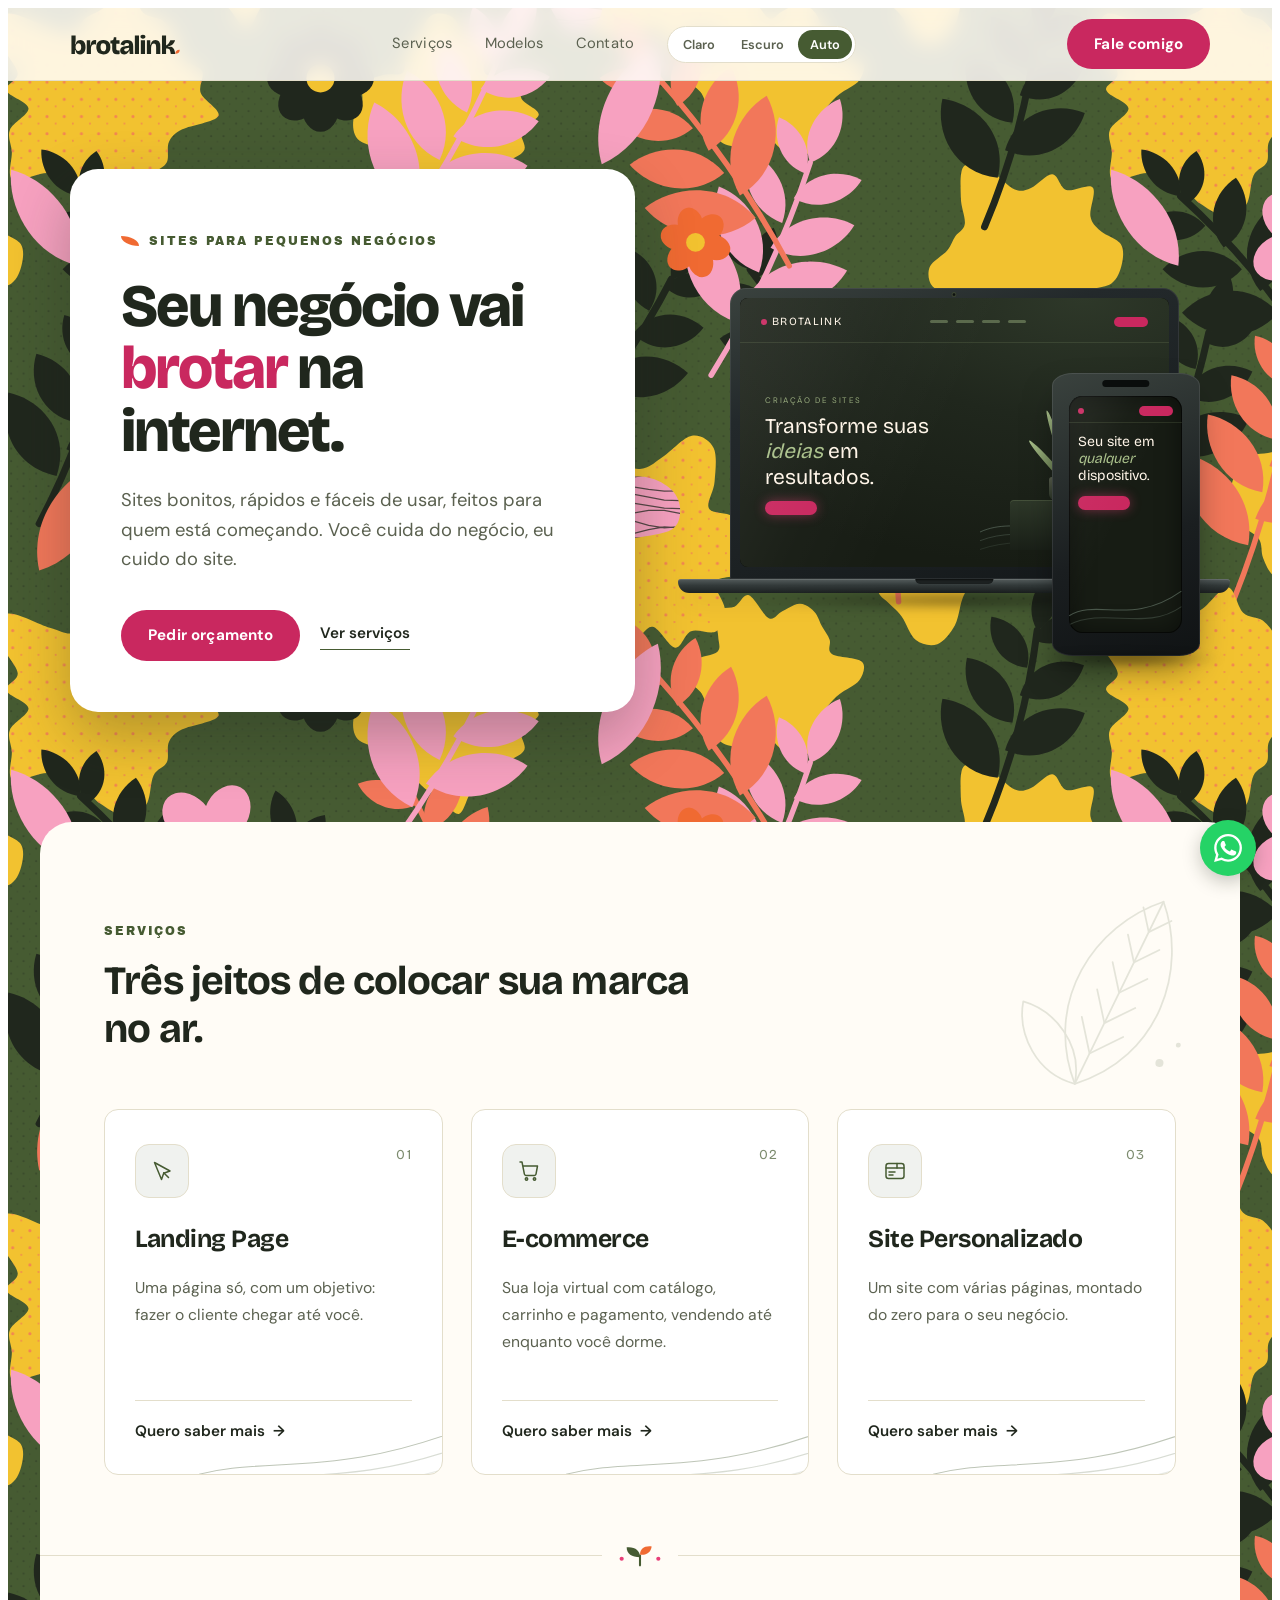
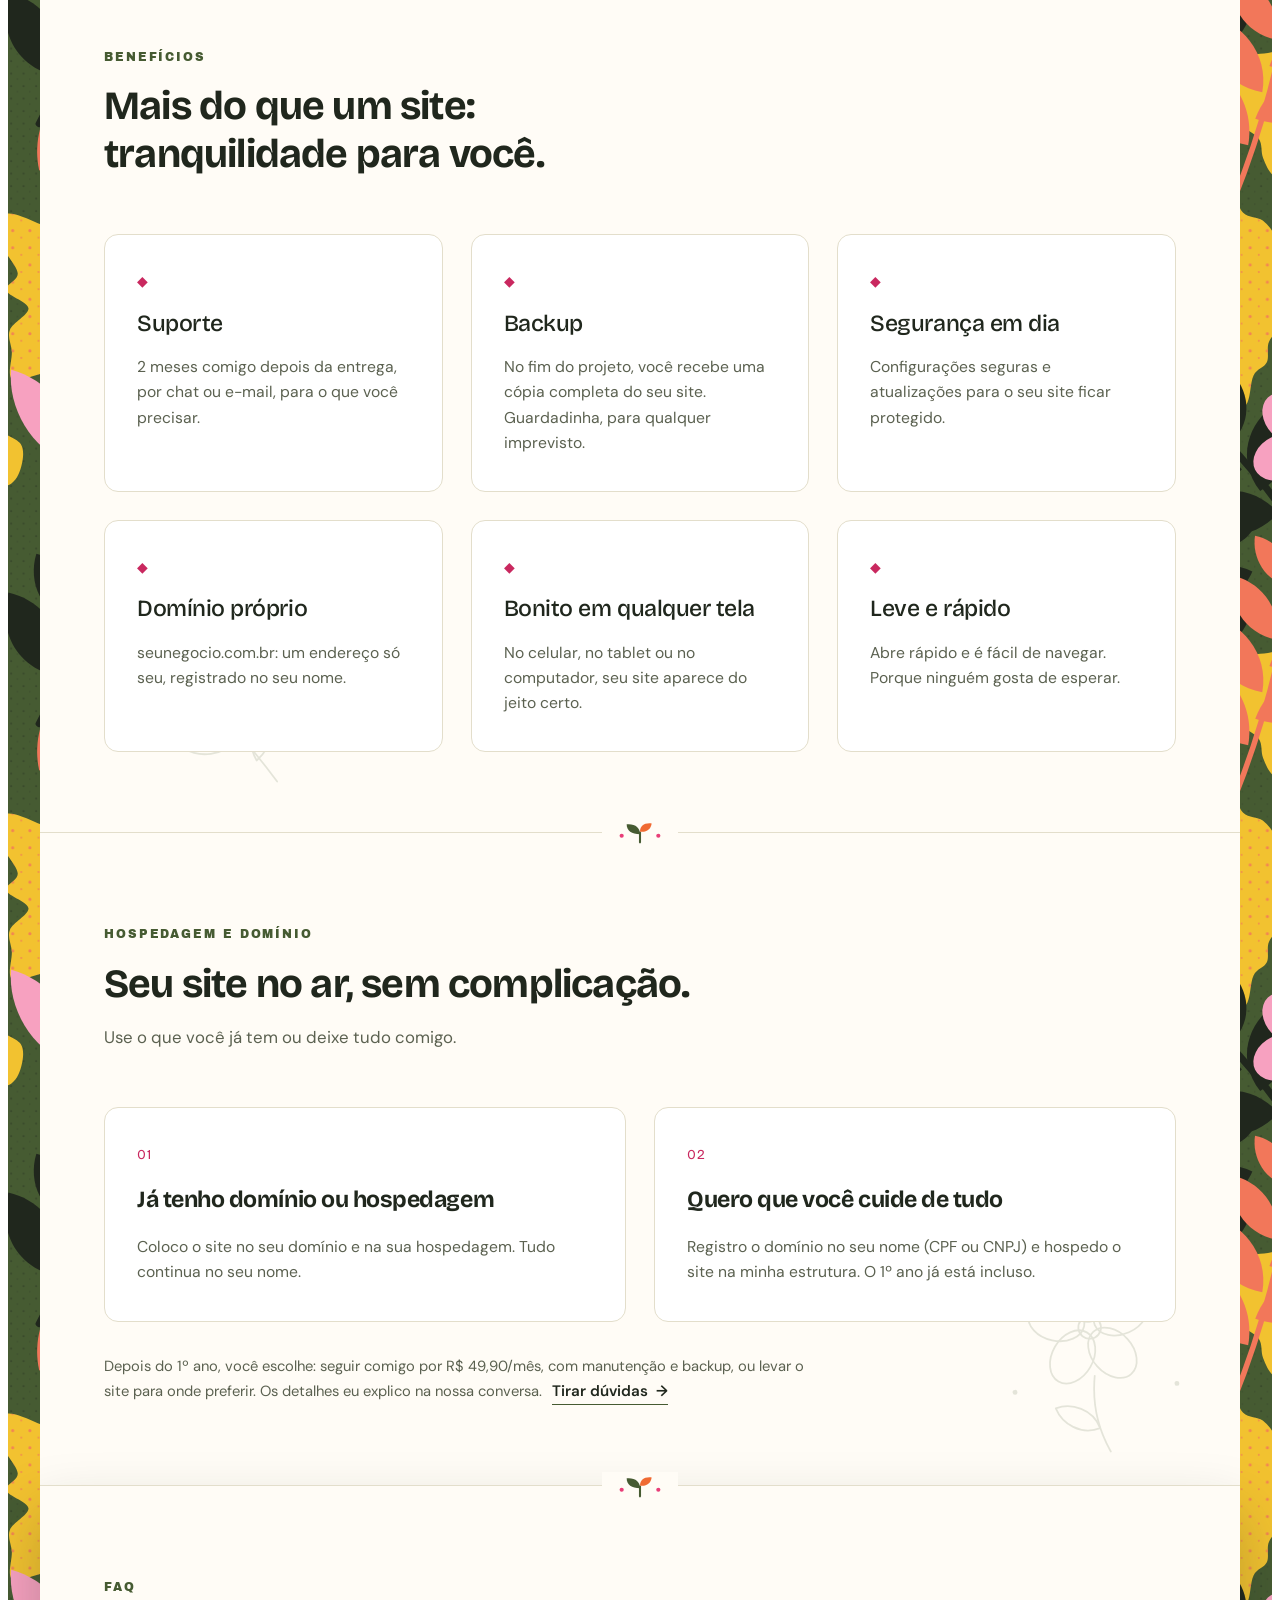
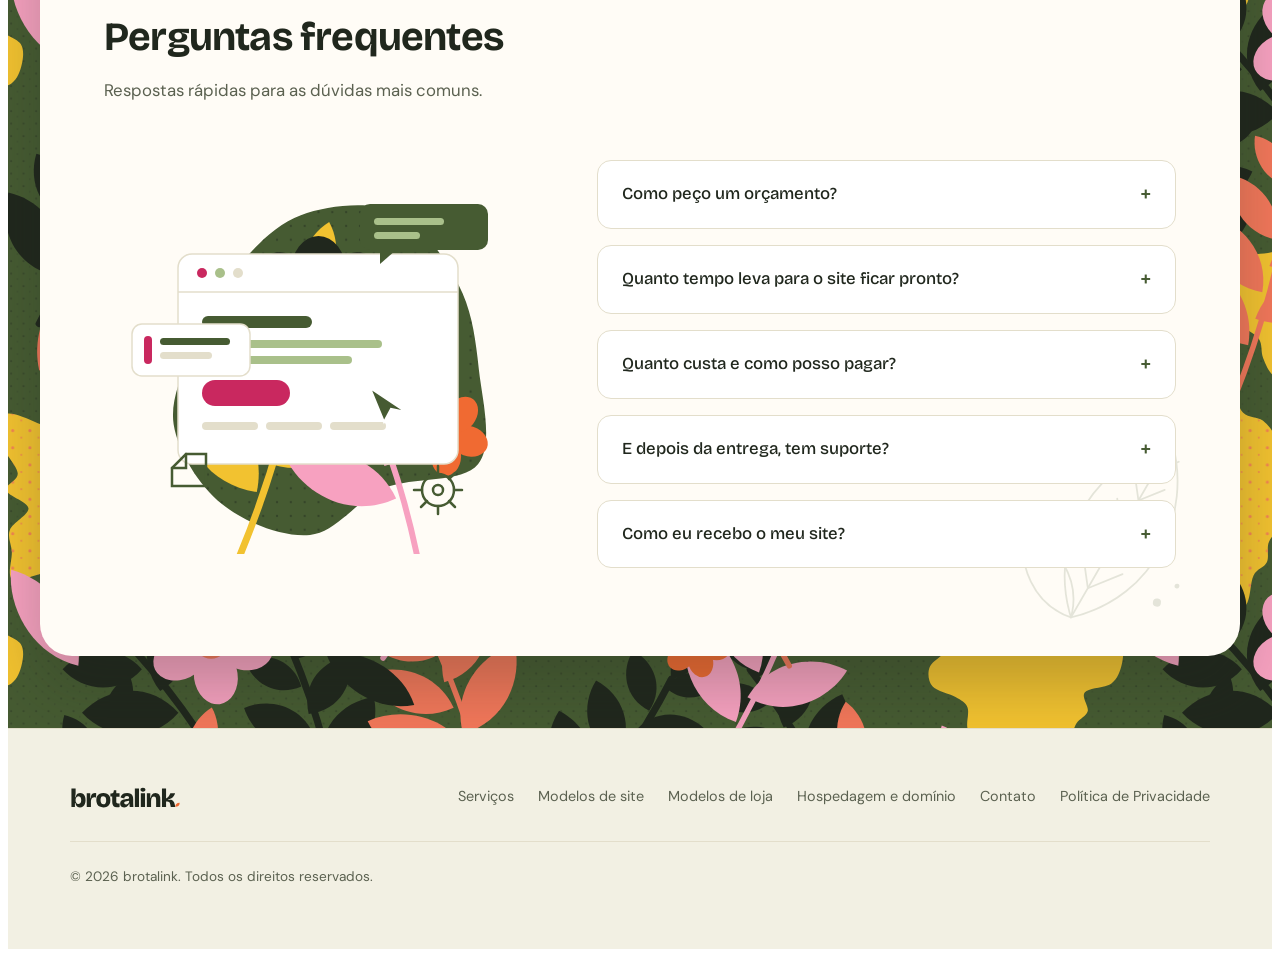
==== commit fff31e64: "feat: páginas de modelos para o Google Ads e WhatsApp direto nos formulários - Página de modelos de " ====
--- a/index.html
+++ b/index.html
@@ -23,6 +23,8 @@
 
         <nav class="ss-nav" aria-label="Navegação principal">
           <a href="#ss-servicos" class="ss-nav__link">Serviços</a>
+          <!-- Página de Modelos: ajuste o endereço se o slug no WordPress for outro -->
+          <a href="/templates/" class="ss-nav__link">Modelos</a>
           <a href="#ss-contato" class="ss-nav__link">Contato</a>
 
           <div class="ss-theme" role="group" aria-label="Seleção de tema">
@@ -405,6 +407,8 @@
 
         <nav class="ss-footer__nav" aria-label="Navegação do rodapé">
           <a href="#ss-servicos" class="ss-footer__link">Serviços</a>
+          <a href="/templates/" class="ss-footer__link">Modelos de site</a>
+          <a href="/modelos-loja/" class="ss-footer__link">Modelos de loja</a>
           <a href="#ss-hospedagem" class="ss-footer__link">Hospedagem e domínio</a>
           <a href="#" class="ss-footer__link" data-ss-msg="geral">Contato</a>
           <!-- Ajuste o endereço caso a página da política tenha outro slug no WordPress -->
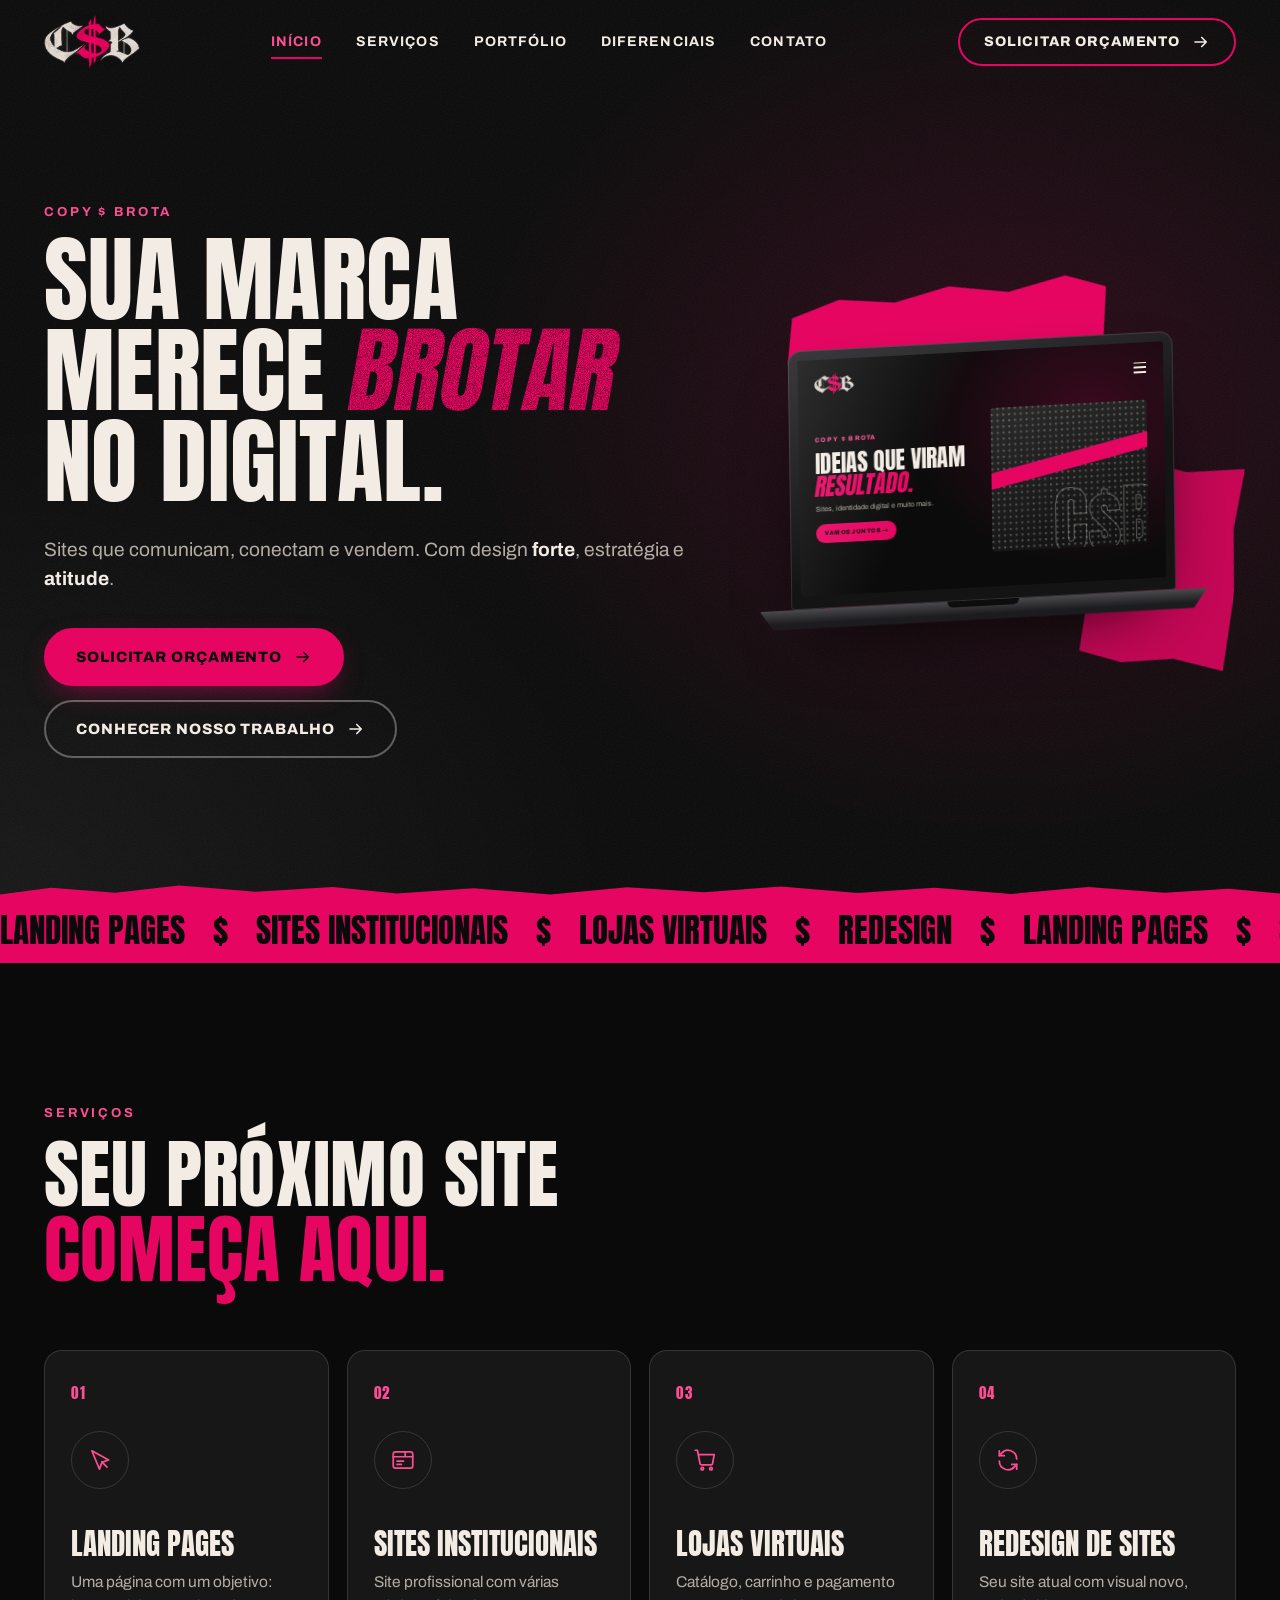
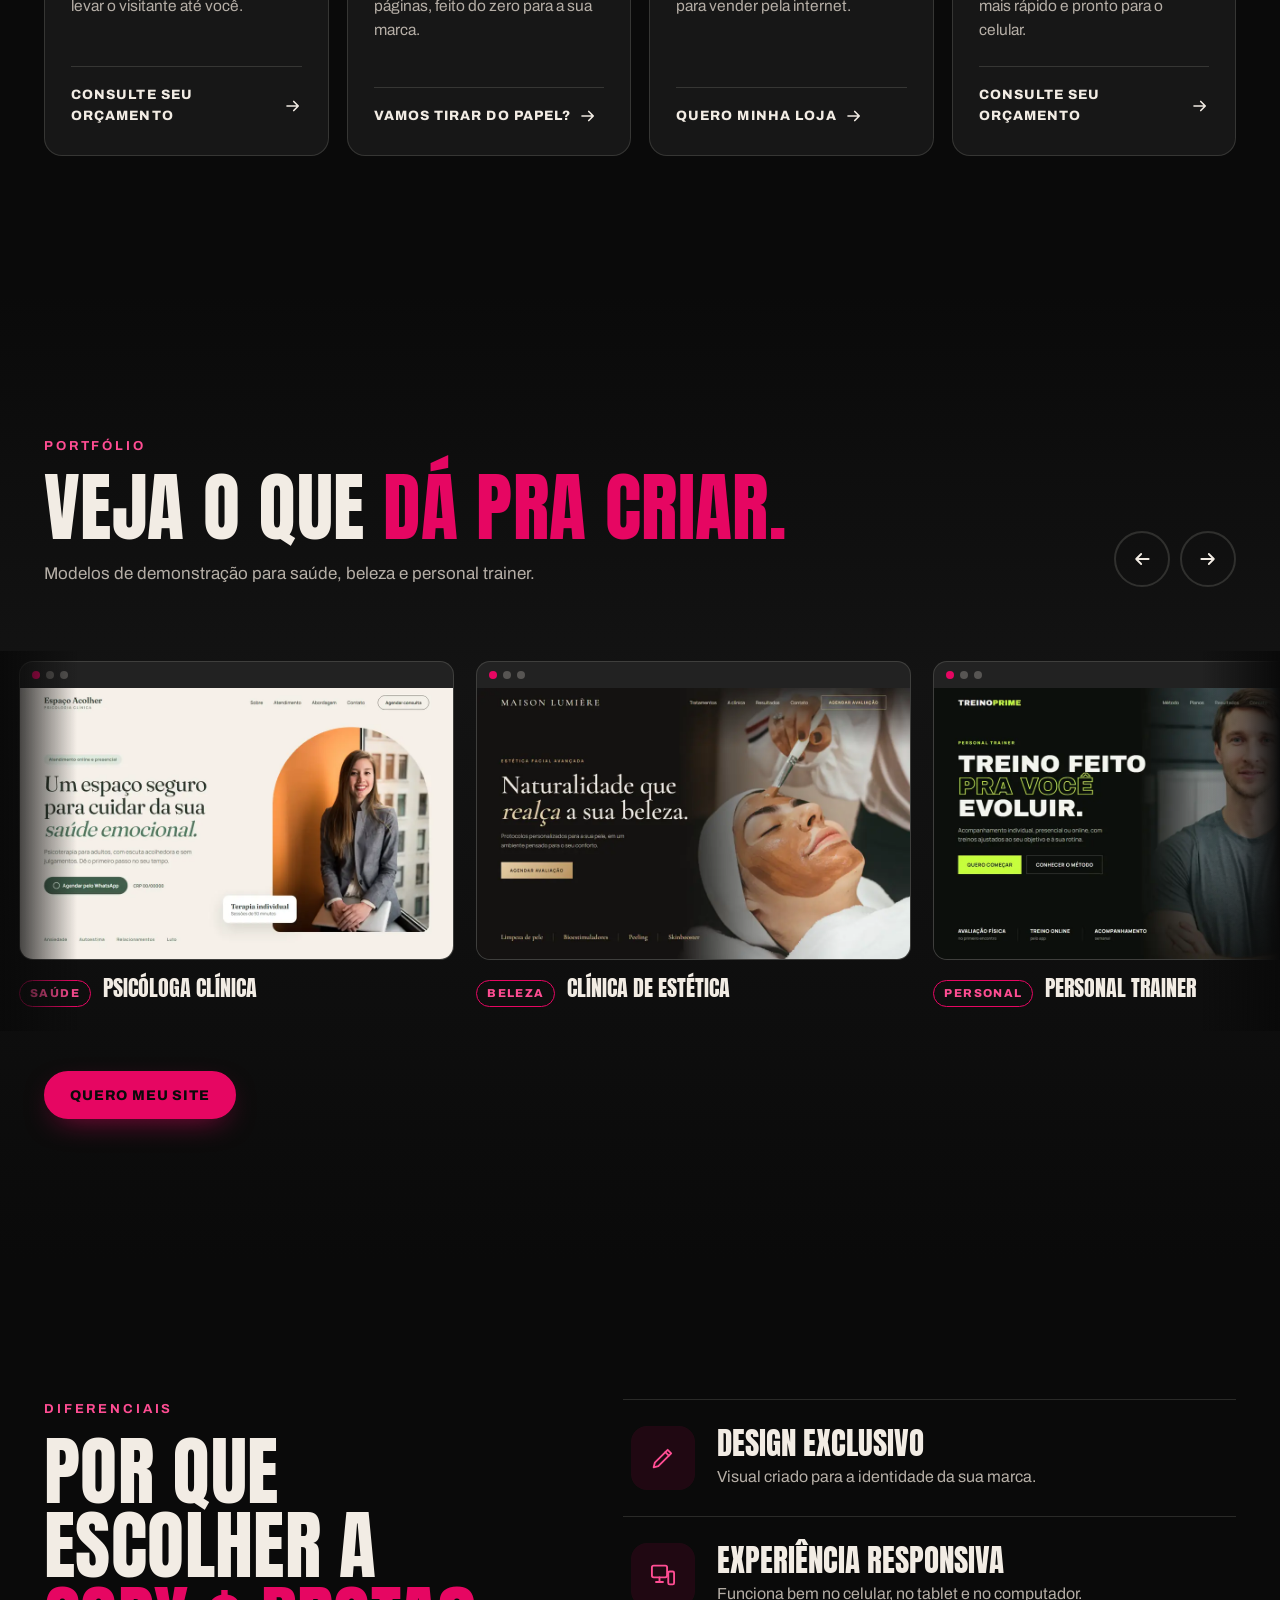
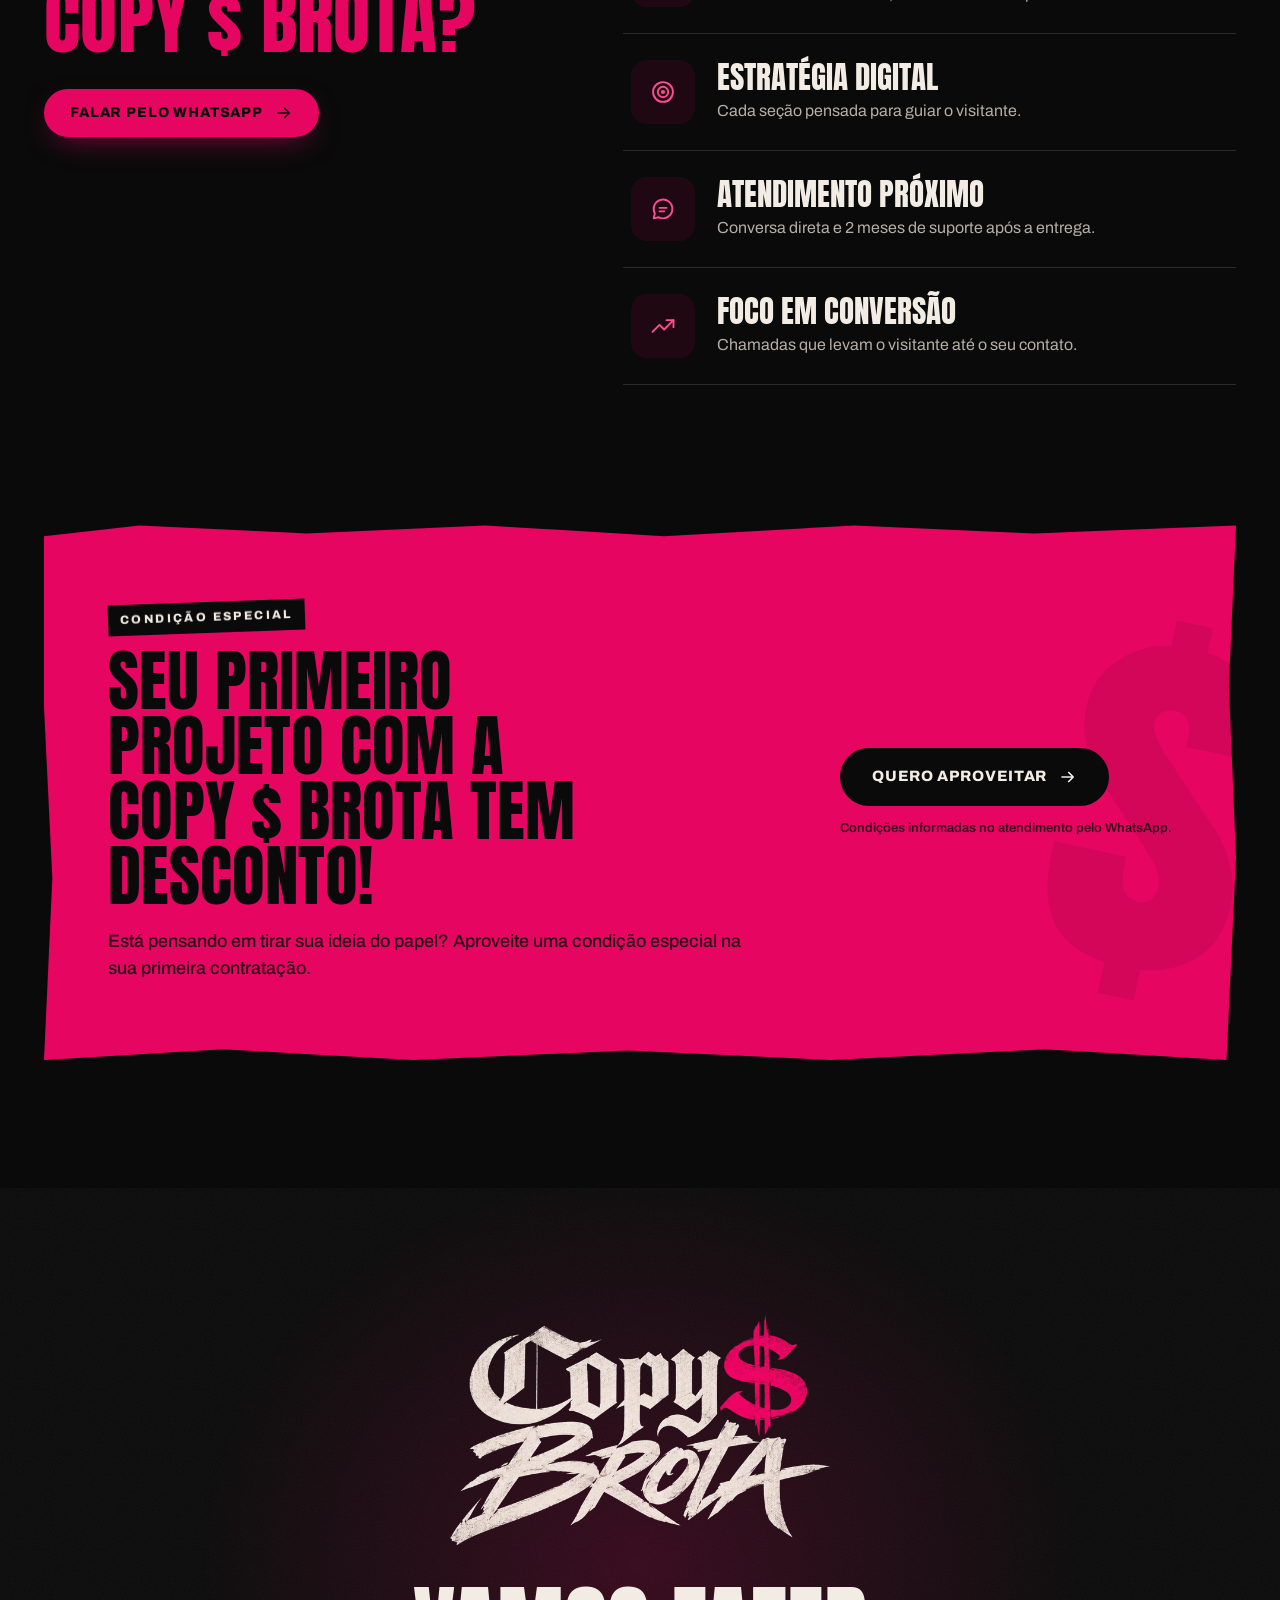
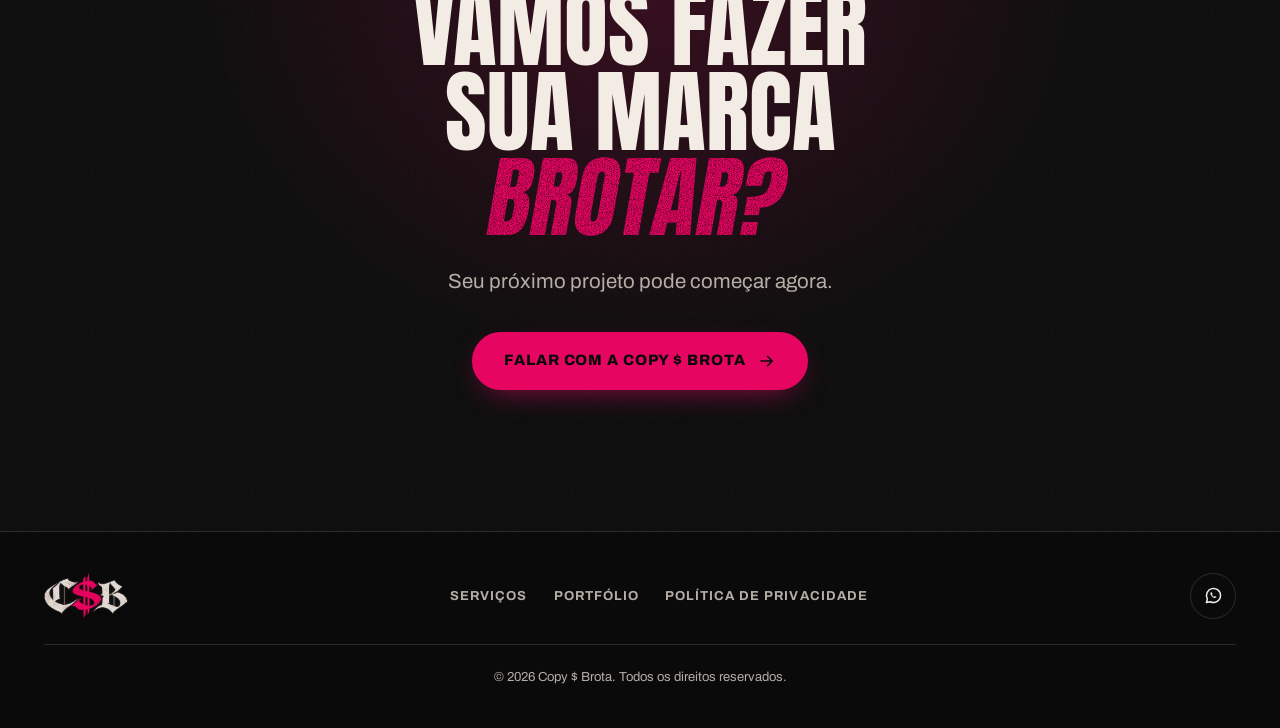
==== commit 18e02fc2: "feat: nova identidade visual Copy $ Brota - Página inicial refeita: hero com mockup, serviços, portf" ====
--- a/index.html
+++ b/index.html
@@ -3,432 +3,307 @@
 <head>
   <meta charset="UTF-8">
   <meta name="viewport" content="width=device-width, initial-scale=1.0">
-  <meta name="description" content="Sites bonitos, rápidos e fáceis de usar para quem está começando a empreender. Você cuida do negócio, a brotalink cuida do site.">
-  <title>brotalink — Sites para pequenos negócios</title>
-
-  <!-- Prévia local: os arquivos ficam em pastas separadas -->
+  <meta name="description" content="Copy $ Brota: criação de sites, landing pages e lojas virtuais com design forte, estratégia e atitude. Solicite seu orçamento pelo WhatsApp.">
+  <title>Copy $ Brota — Criação de sites</title>
   <link rel="stylesheet" href="landing-page.css">
 </head>
-<body>
-
-  <!-- Todo o conteúdo da landing page fica dentro de #ss-landing -->
-  <div id="ss-landing">
-
-    <!-- Cabeçalho -->
-    <header class="ss-header">
-      <div class="ss-container ss-header__inner">
-        <a href="#" class="ss-brand" aria-label="brotalink — início">
-          <svg class="ss-brand__logo" viewBox="0 -1.0 425.3 80.0" aria-hidden="true" focusable="false"><path fill="currentColor" d="M38.4 77.4Q33.6 77.4 29.9 75.5Q26.3 73.5 24 69.7Q21.6 65.9 20.8 60.2H19.1L18.9 76H5.5V52V4.6H21.7V21.5Q21.7 24 21.3 26.8Q21 29.5 20.5 32.6Q20 35.6 19.3 38.8H21.3Q22.5 33.2 24.8 29.4Q27.1 25.7 30.6 23.8Q34.1 21.9 38.8 21.9Q45.2 21.9 49.9 25.2Q54.6 28.5 57.2 34.7Q59.8 40.9 59.8 49.7Q59.8 58.5 57.2 64.6Q54.5 70.8 49.7 74.1Q44.9 77.4 38.4 77.4ZM32.5 64.4Q35.7 64.4 38.1 62.5Q40.5 60.7 41.8 57.3Q43.1 54 43.1 49.7Q43.1 45.3 41.9 42Q40.6 38.7 38.4 36.8Q36.1 34.9 32.8 34.9Q30.8 34.9 29.1 35.7Q27.4 36.4 26 37.7Q24.7 39 23.7 40.7Q22.7 42.4 22.1 44.5Q21.6 46.5 21.6 48.8V50.5Q21.6 53 22.3 55.5Q22.9 58 24.3 60Q25.7 62 27.7 63.2Q29.8 64.4 32.5 64.4Z M64.4 76V50.4V23.2H77.8L78 41.9H79.7Q80.4 34.6 82.3 30.2Q84.2 25.9 87.6 23.9Q90.9 22 95.8 22Q96.9 22 98.1 22.2Q99.3 22.4 100.8 22.8L100.2 40.2Q98.4 39.3 96.5 38.9Q94.5 38.6 93 38.6Q89.3 38.6 86.6 40.2Q84 41.7 82.5 44.9Q81 48.1 80.6 52.9V76Z M128.2 77.4Q120.3 77.4 114.2 74.3Q108.1 71.2 104.7 65Q101.2 58.9 101.2 49.6Q101.2 40.1 104.7 34Q108.2 27.8 114.3 24.8Q120.4 21.8 128.3 21.8Q136.3 21.8 142.4 24.9Q148.5 28 151.9 34.1Q155.4 40.3 155.4 49.6Q155.4 59.2 151.8 65.3Q148.3 71.5 142.1 74.5Q135.9 77.4 128.2 77.4ZM128.7 65.6Q132.1 65.6 134.5 64Q136.8 62.3 137.9 58.9Q139.1 55.5 139.1 50.6Q139.1 45.3 137.8 41.7Q136.6 38.1 134.1 36.1Q131.6 34.2 127.9 34.2Q124.5 34.2 122.2 35.9Q119.8 37.5 118.6 40.9Q117.5 44.3 117.5 49.4Q117.5 57.4 120.4 61.5Q123.3 65.6 128.7 65.6Z M180.6 77.3Q171.2 77.3 166.8 72.4Q162.4 67.5 162.4 56.8V35.8H155.3L155.5 23.9H159.5Q163.6 23.7 165.5 22.1Q167.4 20.5 167.8 16.9L168.8 11.4H178V23.2H190.6V36.3H178V55.9Q178 59.4 179.7 61Q181.4 62.6 184.6 62.6Q186.4 62.6 188 62.2Q189.7 61.8 190.8 61.1V75.8Q187.7 76.8 185.1 77Q182.5 77.3 180.6 77.3Z M208.2 77.4Q203.9 77.4 200.4 75.7Q197 74.1 195 70.8Q193 67.5 193 62.6Q193 58 194.8 55Q196.5 52 199.9 50.2Q203.2 48.4 207.6 47.4Q212.1 46.3 217.5 45.4Q221 44.8 223.2 44.3Q225.3 43.8 226.3 42.8Q227.3 41.9 227.3 40.1Q227.3 37.5 225.4 35.8Q223.5 34.1 219.6 34.1Q217 34.1 214.7 35Q212.4 36 210.9 37.9Q209.3 39.9 208.8 42.9L194.5 39.5Q195.5 34.7 197.8 31.4Q200 28 203.4 25.9Q206.8 23.7 211.1 22.8Q215.3 21.8 220.1 21.8Q228 21.8 233.1 24.5Q238.2 27.1 240.6 32.5Q243.1 37.9 243.1 46.2V54.7Q243.1 58.2 243.2 61.7Q243.3 65.3 243.5 68.9Q243.6 72.4 243.9 76H229.8Q229.5 73.3 229.2 70Q228.9 66.6 228.8 63H227.2Q226.1 67 223.4 70.3Q220.8 73.6 217 75.5Q213.1 77.4 208.2 77.4ZM215.3 65.9Q217.1 65.9 219 65.2Q220.8 64.6 222.6 63.3Q224.3 62.1 225.6 60.2Q226.9 58.2 227.5 55.7L227.3 49.3L229.6 49.5Q228 50.8 225.8 51.5Q223.7 52.2 221.3 52.6Q219 53.1 216.7 53.5Q214.4 54 212.6 54.7Q210.8 55.4 209.7 56.6Q208.7 57.8 208.7 59.9Q208.7 62.7 210.5 64.3Q212.4 65.9 215.3 65.9Z M249.5 76V4.6H265.4V76Z M272.5 76V23.2H288.7V76ZM280.6 16.8Q276 16.8 273.6 14.8Q271.1 12.9 271.1 9.2Q271.1 5.4 273.6 3.5Q276 1.5 280.6 1.5Q285.3 1.5 287.8 3.5Q290.2 5.5 290.2 9.2Q290.2 12.8 287.8 14.8Q285.3 16.8 280.6 16.8Z M295.7 76V44.7V23.2H308.9L309 40.3H310.7Q311.8 34.1 314.1 30Q316.4 25.9 320.1 23.8Q323.8 21.8 329 21.8Q338.1 21.8 342.8 28.1Q347.5 34.3 347.5 47.8V76H331.3V49.7Q331.3 42.2 329.2 38.8Q327 35.3 322.7 35.3Q319.1 35.3 316.7 37.5Q314.3 39.8 313.1 43.8Q311.9 47.9 311.9 53.4V76Z M353.8 76V4.5H369.6V43.5Q372.7 41.5 375.2 39.1Q377.7 36.8 379.7 34.2Q381.8 31.5 383.3 28.8Q384.9 26 386 23.2H404.4Q403.2 27.1 401 30.9Q398.7 34.8 395.5 38Q392.3 41.3 387.9 43.7Q383.6 46 378 47.1V48.6Q385 47.3 389.5 48.5Q393.9 49.7 396.6 52.5Q399.2 55.2 400.7 59Q402.1 62.7 403 66.6L405.2 76H387.7L386.6 70Q385.8 65.6 384.7 62.2Q383.5 58.9 381.1 57Q378.8 55.1 374.2 55.1H369.6V76Z"/><path fill="#F06A32" transform="translate(406.22 78.89) rotate(-8) scale(1.3158)" d="M0 -3c0-7 5-11 14-10-1 7-6 11-14 10z"/></svg>
+<body style="margin:0;background:#0a0a0a">
+
+  <div id="csb-site">
+
+    <header class="csb-header">
+      <div class="csb-wrap csb-header__inner">
+        <a href="#csb-inicio" class="csb-logo" aria-label="Copy $ Brota — início">
+          <!-- LOGO C$B: para trocar, substitua o src pela URL da nova imagem -->
+          <img src="marca/copybrota/copybrota-csb.webp" alt="C$B — Copy $ Brota" width="280" height="163" decoding="async">
         </a>
 
-        <nav class="ss-nav" aria-label="Navegação principal">
-          <a href="#ss-servicos" class="ss-nav__link">Serviços</a>
-          <!-- Página de Modelos: ajuste o endereço se o slug no WordPress for outro -->
-          <a href="/templates/" class="ss-nav__link">Modelos</a>
-          <a href="#ss-contato" class="ss-nav__link">Contato</a>
-
-          <div class="ss-theme" role="group" aria-label="Seleção de tema">
-            <button type="button" class="ss-theme__btn" data-ss-theme-choice="light" aria-pressed="false">Claro</button>
-            <button type="button" class="ss-theme__btn" data-ss-theme-choice="dark" aria-pressed="false">Escuro</button>
-            <button type="button" class="ss-theme__btn" data-ss-theme-choice="auto" aria-pressed="false">Auto</button>
-          </div>
+        <nav class="csb-nav" id="csb-nav" aria-label="Navegação principal">
+          <a href="#csb-inicio" class="csb-nav__link is-active">Início</a>
+          <a href="#csb-servicos" class="csb-nav__link">Serviços</a>
+          <a href="#csb-portfolio" class="csb-nav__link">Portfólio</a>
+          <a href="#csb-diferenciais" class="csb-nav__link">Diferenciais</a>
+          <a href="#csb-contato" class="csb-nav__link">Contato</a>
+          <a href="#" class="csb-btn csb-btn--primary csb-nav__cta" data-csb-msg="geral">Solicitar orçamento</a>
         </nav>
 
-        <button type="button" class="ss-menu-toggle" aria-expanded="false" aria-controls="ss-nav" aria-label="Abrir menu">
-          <span aria-hidden="true"></span>
+        <a href="#" class="csb-btn csb-btn--outline csb-header__cta" data-csb-msg="geral">
+          Solicitar orçamento
+          <svg class="csb-arrow" viewBox="0 0 24 24" aria-hidden="true"><path d="M4 12h15m-6-6 6 6-6 6"/></svg>
+        </a>
+
+        <button type="button" class="csb-burger" aria-expanded="false" aria-controls="csb-nav" aria-label="Abrir menu">
+          <span></span><span></span><span></span>
         </button>
-
-        <a href="#" class="ss-btn ss-btn--primary ss-header__cta" data-ss-msg="geral">Fale comigo</a>
       </div>
     </header>
 
-    <!-- Hero -->
-    <section class="ss-hero">
-      <div class="ss-container ss-hero__inner">
-        <div class="ss-reveal">
-          <p class="ss-hero__eyebrow">Sites para pequenos negócios</p>
-          <h1 class="ss-hero__title ss-serif">Seu negócio vai <em>brotar</em> na internet.</h1>
-          <p class="ss-hero__subtitle">Sites bonitos, rápidos e fáceis de usar, feitos para quem está começando. Você cuida do negócio, eu cuido do site.</p>
-          <div class="ss-hero__actions">
-            <a href="#" class="ss-btn ss-btn--primary" data-ss-msg="geral">Pedir orçamento</a>
-            <a href="#ss-servicos" class="ss-hero__secondary">Ver serviços</a>
-          </div>
-        </div>
-
-        <!-- Mockups premium em CSS/SVG puro: notebook + smartphone -->
-        <div class="ss-mocks ss-reveal" aria-hidden="true">
-          <div class="ss-mocks__laptop">
-            <div class="ss-mocks__lid">
-              <span class="ss-mocks__camera"></span>
-              <div class="ss-mocks__screen">
-                <div class="ss-mocks__site">
-                  <div class="ss-mocks__topbar">
-                    <span class="ss-mocks__logo"><i></i>brotalink</span>
-                    <span class="ss-mocks__links"><i></i><i></i><i></i><i></i></span>
-                    <span class="ss-mocks__pill"></span>
-                  </div>
-                  <div class="ss-mocks__page">
-                    <div class="ss-mocks__copy">
-                      <span class="ss-mocks__eyebrow">Criação de sites</span>
-                      <span class="ss-mocks__headline">Transforme suas <em>ideias</em> em resultados.</span>
-                      <span class="ss-mocks__cta"></span>
+    <main>
+      <section class="csb-hero" id="csb-inicio" aria-labelledby="csb-hero-title">
+        <div class="csb-wrap csb-hero__inner">
+          <div class="csb-hero__copy">
+            <p class="csb-eyebrow csb-hero__eyebrow">Copy $ Brota</p>
+            <h1 class="csb-hero__title" id="csb-hero-title">
+              <span class="csb-line"><span>Sua marca</span></span>
+              <span class="csb-line"><span>merece <em class="csb-accent csb-hero__accent">brotar</em></span></span>
+              <span class="csb-line"><span>no digital.</span></span>
+            </h1>
+            <p class="csb-hero__text">Sites que comunicam, conectam e vendem. Com design <strong>forte</strong>, estratégia e <strong>atitude</strong>.</p>
+            <div class="csb-hero__actions">
+              <a href="#" class="csb-btn csb-btn--primary csb-btn--lg" data-csb-msg="geral">
+                Solicitar orçamento
+                <svg class="csb-arrow" viewBox="0 0 24 24" aria-hidden="true"><path d="M4 12h15m-6-6 6 6-6 6"/></svg>
+              </a>
+              <a href="#csb-portfolio" class="csb-btn csb-btn--ghost csb-btn--lg">
+                Conhecer nosso trabalho
+                <svg class="csb-arrow" viewBox="0 0 24 24" aria-hidden="true"><path d="M4 12h15m-6-6 6 6-6 6"/></svg>
+              </a>
+            </div>
+          </div>
+
+          <div class="csb-hero__visual" aria-hidden="true">
+            <span class="csb-shape csb-shape--a" data-csb-depth="18"></span>
+            <span class="csb-shape csb-shape--b" data-csb-depth="-12"></span>
+            <div class="csb-device" data-csb-depth="8">
+              <div class="csb-laptop">
+                <div class="csb-laptop__lid">
+                  <div class="csb-laptop__screen">
+                    <div class="csb-mini">
+                      <div class="csb-mini__bar">
+                        <img src="marca/copybrota/copybrota-csb.webp" alt="" width="280" height="163" decoding="async">
+                        <span class="csb-mini__menu"><i></i><i></i><i></i></span>
+                      </div>
+                      <div class="csb-mini__body">
+                        <div class="csb-mini__copy">
+                          <span class="csb-mini__tag">Copy $ Brota</span>
+                          <span class="csb-mini__title">Ideias que viram <em>resultado.</em></span>
+                          <span class="csb-mini__sub">Sites, identidade digital e muito mais.</span>
+                          <span class="csb-mini__btn">Vamos juntos →</span>
+                        </div>
+                        <div class="csb-mini__art"><i></i></div>
+                      </div>
                     </div>
-                    <div class="ss-mocks__visual">
-                      <svg class="ss-mocks__waves" viewBox="0 0 260 180" preserveAspectRatio="none">
-                        <path d="M0 150 C 60 120 120 170 260 110" fill="none" stroke="rgba(168,197,178,.35)" stroke-width="1.5"/>
-                        <path d="M0 165 C 70 135 140 180 260 130" fill="none" stroke="rgba(168,197,178,.22)" stroke-width="1.5"/>
-                        <path d="M0 180 C 80 150 160 190 260 150" fill="none" stroke="rgba(168,197,178,.14)" stroke-width="1.5"/>
-                      </svg>
-                      <span class="ss-mocks__pot"></span>
-                      <span class="ss-mocks__plant">
-                        <i></i><i></i><i></i><i></i><i></i>
-                      </span>
-                      <span class="ss-mocks__pedestal"></span>
-                    </div>
+                    <span class="csb-laptop__glare"></span>
                   </div>
                 </div>
-                <span class="ss-mocks__glare"></span>
+                <div class="csb-laptop__base"></div>
               </div>
             </div>
-            <div class="ss-mocks__base"><span class="ss-mocks__notch"></span></div>
-            <span class="ss-mocks__shadow"></span>
-          </div>
-
-          <div class="ss-mocks__phone">
-            <span class="ss-mocks__notch-phone"></span>
-            <div class="ss-mocks__screen ss-mocks__screen--phone">
-              <div class="ss-mocks__topbar ss-mocks__topbar--phone">
-                <span class="ss-mocks__logo"><i></i></span>
-                <span class="ss-mocks__pill"></span>
-              </div>
-              <div class="ss-mocks__page ss-mocks__page--phone">
-                <span class="ss-mocks__headline ss-mocks__headline--sm">Seu site em <em>qualquer</em> dispositivo.</span>
-                <span class="ss-mocks__cta"></span>
-                <svg class="ss-mocks__waves ss-mocks__waves--sm" viewBox="0 0 160 120" preserveAspectRatio="none">
-                  <path d="M0 95 C 40 70 90 110 160 60" fill="none" stroke="rgba(168,197,178,.35)" stroke-width="1.5"/>
-                  <path d="M0 108 C 50 82 110 118 160 82" fill="none" stroke="rgba(168,197,178,.2)" stroke-width="1.5"/>
-                </svg>
-              </div>
-              <span class="ss-mocks__glare ss-mocks__glare--phone"></span>
-            </div>
-            <span class="ss-mocks__shadow ss-mocks__shadow--phone"></span>
-          </div>
+          </div>
+        </div>
+      </section>
+
+      <div class="csb-marquee" aria-hidden="true">
+        <div class="csb-marquee__track">
+          <span>Landing pages</span><b>$</b><span>Sites institucionais</span><b>$</b><span>Lojas virtuais</span><b>$</b><span>Redesign</span><b>$</b>
+          <span>Landing pages</span><b>$</b><span>Sites institucionais</span><b>$</b><span>Lojas virtuais</span><b>$</b><span>Redesign</span><b>$</b>
         </div>
       </div>
-    </section>
-
-    <!-- Serviços -->
-    <section class="ss-services" id="ss-servicos">
-      <div class="ss-container">
-        <div class="ss-section-head ss-reveal">
-          <p class="ss-section-head__eyebrow">Serviços</p>
-          <h2 class="ss-section-head__title ss-serif">Três jeitos de colocar sua marca no ar.</h2>
-        </div>
-
-        <div class="ss-cards">
-          <article class="ss-card ss-card--service ss-reveal">
-            <span class="ss-card__decor" aria-hidden="true">
-              <svg viewBox="0 0 240 110" preserveAspectRatio="none" xmlns="http://www.w3.org/2000/svg">
-                <path d="M-10 100 C 60 78 120 104 250 52" fill="none" stroke="currentColor" stroke-width="1"/>
-                <path d="M-10 110 C 70 88 130 114 250 68" fill="none" stroke="currentColor" stroke-width="1" opacity=".6"/>
-                <path d="M-10 120 C 80 98 140 124 250 84" fill="none" stroke="currentColor" stroke-width="1" opacity=".35"/>
-                <path d="M-10 130 C 90 108 150 134 250 100" fill="none" stroke="currentColor" stroke-width="1" opacity=".18"/>
-              </svg>
-            </span>
-            <span class="ss-card__icon" aria-hidden="true">
-              <svg viewBox="0 0 24 24" fill="none" stroke="currentColor" stroke-width="1.5" stroke-linecap="round" stroke-linejoin="round" xmlns="http://www.w3.org/2000/svg">
-                <path d="M4.5 3.5l7 17 2.2-6.3 6.3-2.2z"/>
-                <path d="M13.7 13.7l4.8 4.8"/>
-              </svg>
-            </span>
-            <span class="ss-card__num">01</span>
-            <h3 class="ss-card__title ss-serif">Landing Page</h3>
-            <p class="ss-card__desc">Uma página só, com um objetivo: fazer o cliente chegar até você.</p>
-            <a href="#" class="ss-card__link" data-ss-msg="landing">Quero saber mais <span aria-hidden="true">→</span></a>
-          </article>
-
-          <article class="ss-card ss-card--service ss-reveal">
-            <span class="ss-card__decor" aria-hidden="true">
-              <svg viewBox="0 0 240 110" preserveAspectRatio="none" xmlns="http://www.w3.org/2000/svg">
-                <path d="M-10 100 C 60 78 120 104 250 52" fill="none" stroke="currentColor" stroke-width="1"/>
-                <path d="M-10 110 C 70 88 130 114 250 68" fill="none" stroke="currentColor" stroke-width="1" opacity=".6"/>
-                <path d="M-10 120 C 80 98 140 124 250 84" fill="none" stroke="currentColor" stroke-width="1" opacity=".35"/>
-                <path d="M-10 130 C 90 108 150 134 250 100" fill="none" stroke="currentColor" stroke-width="1" opacity=".18"/>
-              </svg>
-            </span>
-            <span class="ss-card__icon" aria-hidden="true">
-              <svg viewBox="0 0 24 24" fill="none" stroke="currentColor" stroke-width="1.5" stroke-linecap="round" stroke-linejoin="round" xmlns="http://www.w3.org/2000/svg">
-                <path d="M3 3h2l2.4 12.2a1.5 1.5 0 0 0 1.5 1.2h8.6a1.5 1.5 0 0 0 1.5-1.2L20.5 7H6"/>
-                <circle cx="9.5" cy="20" r="1.2"/>
-                <circle cx="17.5" cy="20" r="1.2"/>
-              </svg>
-            </span>
-            <span class="ss-card__num">02</span>
-            <h3 class="ss-card__title ss-serif">E-commerce</h3>
-            <p class="ss-card__desc">Sua loja virtual com catálogo, carrinho e pagamento, vendendo até enquanto você dorme.</p>
-            <a href="#" class="ss-card__link" data-ss-msg="ecommerce">Quero saber mais <span aria-hidden="true">→</span></a>
-          </article>
-
-          <article class="ss-card ss-card--service ss-reveal">
-            <span class="ss-card__decor" aria-hidden="true">
-              <svg viewBox="0 0 240 110" preserveAspectRatio="none" xmlns="http://www.w3.org/2000/svg">
-                <path d="M-10 100 C 60 78 120 104 250 52" fill="none" stroke="currentColor" stroke-width="1"/>
-                <path d="M-10 110 C 70 88 130 114 250 68" fill="none" stroke="currentColor" stroke-width="1" opacity=".6"/>
-                <path d="M-10 120 C 80 98 140 124 250 84" fill="none" stroke="currentColor" stroke-width="1" opacity=".35"/>
-                <path d="M-10 130 C 90 108 150 134 250 100" fill="none" stroke="currentColor" stroke-width="1" opacity=".18"/>
-              </svg>
-            </span>
-            <span class="ss-card__icon" aria-hidden="true">
-              <svg viewBox="0 0 24 24" fill="none" stroke="currentColor" stroke-width="1.5" stroke-linecap="round" stroke-linejoin="round" xmlns="http://www.w3.org/2000/svg">
-                <rect x="3" y="4.5" width="18" height="15" rx="2.5"/>
-                <path d="M3 9h18"/>
-                <path d="M14 4.5V9"/>
-                <path d="M6 13h6M6 16h4"/>
-              </svg>
-            </span>
-            <span class="ss-card__num">03</span>
-            <h3 class="ss-card__title ss-serif">Site Personalizado</h3>
-            <p class="ss-card__desc">Um site com várias páginas, montado do zero para o seu negócio.</p>
-            <a href="#" class="ss-card__link" data-ss-msg="site">Quero saber mais <span aria-hidden="true">→</span></a>
-          </article>
-        </div>
-      </div>
-    </section>
-
-    <!-- Benefícios -->
-    <section class="ss-benefits" id="ss-beneficios" aria-labelledby="ss-beneficios-title">
-      <div class="ss-container">
-        <div class="ss-section-head ss-reveal">
-          <p class="ss-section-head__eyebrow">Benefícios</p>
-          <h2 class="ss-section-head__title ss-serif" id="ss-beneficios-title">Mais do que um site: tranquilidade para você.</h2>
-        </div>
-
-        <div class="ss-cards ss-cards--benefits ss-reveal">
-          <article class="ss-card ss-card--benefit">
-            <span class="ss-card__num" aria-hidden="true">◆</span>
-            <h3 class="ss-card__title">Suporte</h3>
-            <p class="ss-card__desc">2 meses comigo depois da entrega, por chat ou e-mail, para o que você precisar.</p>
-          </article>
-
-          <article class="ss-card ss-card--benefit">
-            <span class="ss-card__num" aria-hidden="true">◆</span>
-            <h3 class="ss-card__title">Backup</h3>
-            <p class="ss-card__desc">No fim do projeto, você recebe uma cópia completa do seu site. Guardadinha, para qualquer imprevisto.</p>
-          </article>
-
-          <article class="ss-card ss-card--benefit">
-            <span class="ss-card__num" aria-hidden="true">◆</span>
-            <h3 class="ss-card__title">Segurança em dia</h3>
-            <p class="ss-card__desc">Configurações seguras e atualizações para o seu site ficar protegido.</p>
-          </article>
-
-          <article class="ss-card ss-card--benefit">
-            <span class="ss-card__num" aria-hidden="true">◆</span>
-            <h3 class="ss-card__title">Domínio próprio</h3>
-            <p class="ss-card__desc">seunegocio.com.br: um endereço só seu, registrado no seu nome.</p>
-          </article>
-
-          <article class="ss-card ss-card--benefit">
-            <span class="ss-card__num" aria-hidden="true">◆</span>
-            <h3 class="ss-card__title">Bonito em qualquer tela</h3>
-            <p class="ss-card__desc">No celular, no tablet ou no computador, seu site aparece do jeito certo.</p>
-          </article>
-
-          <article class="ss-card ss-card--benefit">
-            <span class="ss-card__num" aria-hidden="true">◆</span>
-            <h3 class="ss-card__title">Leve e rápido</h3>
-            <p class="ss-card__desc">Abre rápido e é fácil de navegar. Porque ninguém gosta de esperar.</p>
-          </article>
-        </div>
-      </div>
-    </section>
-
-    <!-- Hospedagem e domínio -->
-    <section class="ss-hosting" id="ss-hospedagem" aria-labelledby="ss-hospedagem-title">
-      <div class="ss-container">
-        <div class="ss-section-head ss-reveal">
-          <p class="ss-section-head__eyebrow">Hospedagem e domínio</p>
-          <h2 class="ss-section-head__title ss-serif" id="ss-hospedagem-title">Seu site no ar, sem complicação.</h2>
-          <p class="ss-section-head__subtitle">Use o que você já tem ou deixe tudo comigo.</p>
-        </div>
-
-        <div class="ss-cards ss-cards--two ss-reveal">
-          <article class="ss-card ss-card--hosting">
-            <span class="ss-card__num" aria-hidden="true">01</span>
-            <h3 class="ss-card__title ss-serif">Já tenho domínio ou hospedagem</h3>
-            <p class="ss-card__desc">Coloco o site no seu domínio e na sua hospedagem. Tudo continua no seu nome.</p>
-          </article>
-
-          <article class="ss-card ss-card--hosting">
-            <span class="ss-card__num" aria-hidden="true">02</span>
-            <h3 class="ss-card__title ss-serif">Quero que você cuide de tudo</h3>
-            <p class="ss-card__desc">Registro o domínio no seu nome (CPF ou CNPJ) e hospedo o site na minha estrutura. O 1º ano já está incluso.</p>
-          </article>
-        </div>
-
-        <p class="ss-hosting__note ss-reveal">Depois do 1º ano, você escolhe: seguir comigo por R$ 49,90/mês, com manutenção e backup, ou levar o site para onde preferir. Os detalhes eu explico na nossa conversa. <a href="#" class="ss-card__link" data-ss-msg="hospedagem">Tirar dúvidas <span aria-hidden="true">→</span></a></p>
-      </div>
-    </section>
-
-    <!-- Perguntas frequentes -->
-    <section class="ss-faq" id="ss-faq">
-      <div class="ss-container">
-        <div class="ss-section-head ss-reveal">
-          <p class="ss-section-head__eyebrow">FAQ</p>
-          <h2 class="ss-section-head__title ss-serif" id="ss-faq-title">Perguntas frequentes</h2>
-          <p class="ss-section-head__subtitle">Respostas rápidas para as dúvidas mais comuns.</p>
-        </div>
-
-        <div class="ss-faq__inner">
-          <div class="ss-faq__aside ss-reveal" aria-hidden="true">
-            <!-- Ilustração: criação de sites (SVG minimalista, identidade do brotalink) -->
-            <svg class="ss-faq__art" viewBox="0 0 420 380" role="img" aria-label="Ilustração de criação de sites" xmlns="http://www.w3.org/2000/svg">
-              <!-- Plano de fundo suave -->
-              <circle cx="210" cy="190" r="170" fill="var(--ss-bg-soft)"/>
-
-              <!-- Janela do navegador -->
-              <rect x="70" y="80" width="280" height="210" rx="14" fill="var(--ss-bg-card)" stroke="var(--ss-border)" stroke-width="1.5"/>
-              <line x1="70" y1="118" x2="350" y2="118" stroke="var(--ss-border)" stroke-width="1.5"/>
-              <circle cx="94" cy="99" r="5" fill="var(--ss-pink)"/>
-              <circle cx="112" cy="99" r="5" fill="var(--ss-sage)"/>
-              <circle cx="130" cy="99" r="5" fill="var(--ss-border)"/>
-
-              <!-- Conteúdo abstrato da página -->
-              <rect x="94" y="142" width="110" height="12" rx="6" fill="var(--ss-forest)"/>
-              <rect x="94" y="166" width="180" height="8" rx="4" fill="var(--ss-sage)"/>
-              <rect x="94" y="182" width="150" height="8" rx="4" fill="var(--ss-sage)"/>
-              <rect x="94" y="206" width="88" height="26" rx="13" fill="var(--ss-pink)"/>
-              <rect x="94" y="248" width="56" height="8" rx="4" fill="var(--ss-border)"/>
-              <rect x="158" y="248" width="56" height="8" rx="4" fill="var(--ss-border)"/>
-              <rect x="222" y="248" width="56" height="8" rx="4" fill="var(--ss-border)"/>
-
-              <!-- Cursor apontando para o botão -->
-              <path d="M262 214 l14 34 7-13 15 3 z" fill="var(--ss-forest)" stroke="var(--ss-bg-card)" stroke-width="2"/>
-
-              <!-- Balão de conversa -->
-              <rect x="252" y="30" width="128" height="46" rx="10" fill="var(--ss-forest)"/>
-              <path d="M272 76 l0 14 16 -14 z" fill="var(--ss-forest)"/>
-              <rect x="266" y="44" width="70" height="7" rx="3.5" fill="var(--ss-sage)"/>
-              <rect x="266" y="58" width="46" height="7" rx="3.5" fill="var(--ss-sage)"/>
-
-              <!-- Etiqueta de prazo -->
-              <rect x="24" y="150" width="118" height="52" rx="10" fill="var(--ss-bg-card)" stroke="var(--ss-border)" stroke-width="1.5"/>
-              <rect x="36" y="162" width="8" height="28" rx="4" fill="var(--ss-pink)"/>
-              <rect x="52" y="164" width="70" height="7" rx="3.5" fill="var(--ss-forest)"/>
-              <rect x="52" y="178" width="52" height="7" rx="3.5" fill="var(--ss-border)"/>
-
-              <!-- Engrenagem / manutenção -->
-              <g fill="none" stroke="var(--ss-accent)" stroke-width="2.5" stroke-linecap="round">
-                <circle cx="330" cy="316" r="16"/>
-                <circle cx="330" cy="316" r="5"/>
-                <path d="M330 292 v8 M330 332 v8 M306 316 h8 M346 316 h8 M313 299 l6 6 M341 327 l6 6 M347 299 l-6 6 M319 327 l-6 6"/>
-              </g>
-
-              <!-- Folha/backup -->
-              <g fill="none" stroke="var(--ss-accent)" stroke-width="2.5" stroke-linecap="round">
-                <path d="M64 312 v-18 l14 -14 h20 v32 z"/>
-                <path d="M78 280 v14 h-14"/>
-              </g>
-            </svg>
-          </div>
-
-          <div class="ss-faq__list ss-reveal">
-            <details class="ss-faq__item">
-              <summary class="ss-faq__question">
-                Como peço um orçamento?
-                <span class="ss-faq__icon" aria-hidden="true">+</span>
-              </summary>
-              <div class="ss-faq__answer">
-                <p>É só preencher o formulário na página do serviço ou me chamar no WhatsApp. Com poucas informações, eu já consigo te orientar.</p>
-              </div>
-            </details>
-
-            <details class="ss-faq__item">
-              <summary class="ss-faq__question">
-                Quanto tempo leva para o site ficar pronto?
-                <span class="ss-faq__icon" aria-hidden="true">+</span>
-              </summary>
-              <div class="ss-faq__answer">
-                <p>Depende do projeto. Em média:</p>
-                <ul class="ss-faq__terms">
-                  <li>Landing Page: 5 a 7 dias úteis</li>
-                  <li>Site Personalizado: 10 a 20 dias úteis</li>
-                  <li>E-commerce: 15 a 25 dias úteis</li>
-                </ul>
-                <p>O prazo começa a contar depois da entrada e do envio dos materiais.</p>
-              </div>
-            </details>
-
-            <details class="ss-faq__item">
-              <summary class="ss-faq__question">
-                Quanto custa e como posso pagar?
-                <span class="ss-faq__icon" aria-hidden="true">+</span>
-              </summary>
-              <div class="ss-faq__answer">
-                <p>Valores de referência no cartão:</p>
-                <ul class="ss-faq__terms">
-                  <li>Landing Page: R$ 1.450 a R$ 2.000</li>
-                  <li>Site Personalizado: a partir de R$ 3.790</li>
-                  <li>E-commerce: R$ 3.250 a R$ 4.450</li>
-                </ul>
-                <p>No Pix, você ganha 10% de desconto. No cartão, pode ser à vista ou parcelado (os juros ficam por sua conta). O pagamento é dividido: 50% para começar e 50% na entrega.</p>
-              </div>
-            </details>
-
-            <details class="ss-faq__item">
-              <summary class="ss-faq__question">
-                E depois da entrega, tem suporte?
-                <span class="ss-faq__icon" aria-hidden="true">+</span>
-              </summary>
-              <div class="ss-faq__answer">
-                <p>Tem, sim! São 2 meses de suporte por chat ou e-mail para corrigir erros, tirar dúvidas e fazer pequenos ajustes de texto e imagem. Mudanças maiores, como páginas novas, a gente combina à parte.</p>
-              </div>
-            </details>
-
-            <details class="ss-faq__item">
-              <summary class="ss-faq__question">
-                Como eu recebo o meu site?
-                <span class="ss-faq__icon" aria-hidden="true">+</span>
-              </summary>
-              <div class="ss-faq__answer">
-                <p>Seu site vai para o ar pronto para usar. Você também recebe uma cópia de segurança e um vídeo (ou uma chamada) mostrando como tudo funciona.</p>
-              </div>
-            </details>
-          </div>
-        </div>
-      </div>
-    </section>
-
-    <footer class="ss-footer" id="ss-contato">
-      <div class="ss-container ss-footer__inner">
-        <a href="#" class="ss-brand" aria-label="brotalink — início">
-          <svg class="ss-brand__logo" viewBox="0 -1.0 425.3 80.0" aria-hidden="true" focusable="false"><path fill="currentColor" d="M38.4 77.4Q33.6 77.4 29.9 75.5Q26.3 73.5 24 69.7Q21.6 65.9 20.8 60.2H19.1L18.9 76H5.5V52V4.6H21.7V21.5Q21.7 24 21.3 26.8Q21 29.5 20.5 32.6Q20 35.6 19.3 38.8H21.3Q22.5 33.2 24.8 29.4Q27.1 25.7 30.6 23.8Q34.1 21.9 38.8 21.9Q45.2 21.9 49.9 25.2Q54.6 28.5 57.2 34.7Q59.8 40.9 59.8 49.7Q59.8 58.5 57.2 64.6Q54.5 70.8 49.7 74.1Q44.9 77.4 38.4 77.4ZM32.5 64.4Q35.7 64.4 38.1 62.5Q40.5 60.7 41.8 57.3Q43.1 54 43.1 49.7Q43.1 45.3 41.9 42Q40.6 38.7 38.4 36.8Q36.1 34.9 32.8 34.9Q30.8 34.9 29.1 35.7Q27.4 36.4 26 37.7Q24.7 39 23.7 40.7Q22.7 42.4 22.1 44.5Q21.6 46.5 21.6 48.8V50.5Q21.6 53 22.3 55.5Q22.9 58 24.3 60Q25.7 62 27.7 63.2Q29.8 64.4 32.5 64.4Z M64.4 76V50.4V23.2H77.8L78 41.9H79.7Q80.4 34.6 82.3 30.2Q84.2 25.9 87.6 23.9Q90.9 22 95.8 22Q96.9 22 98.1 22.2Q99.3 22.4 100.8 22.8L100.2 40.2Q98.4 39.3 96.5 38.9Q94.5 38.6 93 38.6Q89.3 38.6 86.6 40.2Q84 41.7 82.5 44.9Q81 48.1 80.6 52.9V76Z M128.2 77.4Q120.3 77.4 114.2 74.3Q108.1 71.2 104.7 65Q101.2 58.9 101.2 49.6Q101.2 40.1 104.7 34Q108.2 27.8 114.3 24.8Q120.4 21.8 128.3 21.8Q136.3 21.8 142.4 24.9Q148.5 28 151.9 34.1Q155.4 40.3 155.4 49.6Q155.4 59.2 151.8 65.3Q148.3 71.5 142.1 74.5Q135.9 77.4 128.2 77.4ZM128.7 65.6Q132.1 65.6 134.5 64Q136.8 62.3 137.9 58.9Q139.1 55.5 139.1 50.6Q139.1 45.3 137.8 41.7Q136.6 38.1 134.1 36.1Q131.6 34.2 127.9 34.2Q124.5 34.2 122.2 35.9Q119.8 37.5 118.6 40.9Q117.5 44.3 117.5 49.4Q117.5 57.4 120.4 61.5Q123.3 65.6 128.7 65.6Z M180.6 77.3Q171.2 77.3 166.8 72.4Q162.4 67.5 162.4 56.8V35.8H155.3L155.5 23.9H159.5Q163.6 23.7 165.5 22.1Q167.4 20.5 167.8 16.9L168.8 11.4H178V23.2H190.6V36.3H178V55.9Q178 59.4 179.7 61Q181.4 62.6 184.6 62.6Q186.4 62.6 188 62.2Q189.7 61.8 190.8 61.1V75.8Q187.7 76.8 185.1 77Q182.5 77.3 180.6 77.3Z M208.2 77.4Q203.9 77.4 200.4 75.7Q197 74.1 195 70.8Q193 67.5 193 62.6Q193 58 194.8 55Q196.5 52 199.9 50.2Q203.2 48.4 207.6 47.4Q212.1 46.3 217.5 45.4Q221 44.8 223.2 44.3Q225.3 43.8 226.3 42.8Q227.3 41.9 227.3 40.1Q227.3 37.5 225.4 35.8Q223.5 34.1 219.6 34.1Q217 34.1 214.7 35Q212.4 36 210.9 37.9Q209.3 39.9 208.8 42.9L194.5 39.5Q195.5 34.7 197.8 31.4Q200 28 203.4 25.9Q206.8 23.7 211.1 22.8Q215.3 21.8 220.1 21.8Q228 21.8 233.1 24.5Q238.2 27.1 240.6 32.5Q243.1 37.9 243.1 46.2V54.7Q243.1 58.2 243.2 61.7Q243.3 65.3 243.5 68.9Q243.6 72.4 243.9 76H229.8Q229.5 73.3 229.2 70Q228.9 66.6 228.8 63H227.2Q226.1 67 223.4 70.3Q220.8 73.6 217 75.5Q213.1 77.4 208.2 77.4ZM215.3 65.9Q217.1 65.9 219 65.2Q220.8 64.6 222.6 63.3Q224.3 62.1 225.6 60.2Q226.9 58.2 227.5 55.7L227.3 49.3L229.6 49.5Q228 50.8 225.8 51.5Q223.7 52.2 221.3 52.6Q219 53.1 216.7 53.5Q214.4 54 212.6 54.7Q210.8 55.4 209.7 56.6Q208.7 57.8 208.7 59.9Q208.7 62.7 210.5 64.3Q212.4 65.9 215.3 65.9Z M249.5 76V4.6H265.4V76Z M272.5 76V23.2H288.7V76ZM280.6 16.8Q276 16.8 273.6 14.8Q271.1 12.9 271.1 9.2Q271.1 5.4 273.6 3.5Q276 1.5 280.6 1.5Q285.3 1.5 287.8 3.5Q290.2 5.5 290.2 9.2Q290.2 12.8 287.8 14.8Q285.3 16.8 280.6 16.8Z M295.7 76V44.7V23.2H308.9L309 40.3H310.7Q311.8 34.1 314.1 30Q316.4 25.9 320.1 23.8Q323.8 21.8 329 21.8Q338.1 21.8 342.8 28.1Q347.5 34.3 347.5 47.8V76H331.3V49.7Q331.3 42.2 329.2 38.8Q327 35.3 322.7 35.3Q319.1 35.3 316.7 37.5Q314.3 39.8 313.1 43.8Q311.9 47.9 311.9 53.4V76Z M353.8 76V4.5H369.6V43.5Q372.7 41.5 375.2 39.1Q377.7 36.8 379.7 34.2Q381.8 31.5 383.3 28.8Q384.9 26 386 23.2H404.4Q403.2 27.1 401 30.9Q398.7 34.8 395.5 38Q392.3 41.3 387.9 43.7Q383.6 46 378 47.1V48.6Q385 47.3 389.5 48.5Q393.9 49.7 396.6 52.5Q399.2 55.2 400.7 59Q402.1 62.7 403 66.6L405.2 76H387.7L386.6 70Q385.8 65.6 384.7 62.2Q383.5 58.9 381.1 57Q378.8 55.1 374.2 55.1H369.6V76Z"/><path fill="#F06A32" transform="translate(406.22 78.89) rotate(-8) scale(1.3158)" d="M0 -3c0-7 5-11 14-10-1 7-6 11-14 10z"/></svg>
+
+      <section class="csb-section csb-services" id="csb-servicos" aria-labelledby="csb-servicos-title">
+        <div class="csb-wrap">
+          <div class="csb-head csb-reveal">
+            <p class="csb-eyebrow">Serviços</p>
+            <h2 class="csb-title" id="csb-servicos-title">Seu próximo site <span class="csb-pink">começa aqui.</span></h2>
+          </div>
+
+          <div class="csb-services__grid">
+            <article class="csb-service csb-reveal">
+              <span class="csb-service__num">01</span>
+              <span class="csb-service__icon" aria-hidden="true"><svg viewBox="0 0 24 24"><path d="M4.5 3.5l7 17 2.2-6.3 6.3-2.2z"/><path d="M13.7 13.7l4.8 4.8"/></svg></span>
+              <h3 class="csb-service__title">Landing pages</h3>
+              <p class="csb-service__text">Uma página com um objetivo: levar o visitante até você.</p>
+              <a href="#" class="csb-service__cta" data-csb-msg="landing">Consulte seu orçamento <svg class="csb-arrow" viewBox="0 0 24 24" aria-hidden="true"><path d="M4 12h15m-6-6 6 6-6 6"/></svg></a>
+            </article>
+
+            <article class="csb-service csb-reveal">
+              <span class="csb-service__num">02</span>
+              <span class="csb-service__icon" aria-hidden="true"><svg viewBox="0 0 24 24"><rect x="3" y="4.5" width="18" height="15" rx="2"/><path d="M3 9h18M14 4.5V9M6.5 13h6M6.5 16h4"/></svg></span>
+              <h3 class="csb-service__title">Sites institucionais</h3>
+              <p class="csb-service__text">Site profissional com várias páginas, feito do zero para a sua marca.</p>
+              <a href="#" class="csb-service__cta" data-csb-msg="site">Vamos tirar do papel? <svg class="csb-arrow" viewBox="0 0 24 24" aria-hidden="true"><path d="M4 12h15m-6-6 6 6-6 6"/></svg></a>
+            </article>
+
+            <article class="csb-service csb-reveal">
+              <span class="csb-service__num">03</span>
+              <span class="csb-service__icon" aria-hidden="true"><svg viewBox="0 0 24 24"><path d="M3 3h2l2.4 12.2a1.5 1.5 0 0 0 1.5 1.2h8.6a1.5 1.5 0 0 0 1.5-1.2L20.5 7H6"/><circle cx="9.5" cy="20" r="1.2"/><circle cx="17.5" cy="20" r="1.2"/></svg></span>
+              <h3 class="csb-service__title">Lojas virtuais</h3>
+              <p class="csb-service__text">Catálogo, carrinho e pagamento para vender pela internet.</p>
+              <a href="#" class="csb-service__cta" data-csb-msg="ecommerce">Quero minha loja <svg class="csb-arrow" viewBox="0 0 24 24" aria-hidden="true"><path d="M4 12h15m-6-6 6 6-6 6"/></svg></a>
+            </article>
+
+            <article class="csb-service csb-reveal">
+              <span class="csb-service__num">04</span>
+              <span class="csb-service__icon" aria-hidden="true"><svg viewBox="0 0 24 24"><path d="M20 11a8 8 0 0 0-14.3-4.9L4 8"/><path d="M4 3.5V8h4.5"/><path d="M4 13a8 8 0 0 0 14.3 4.9L20 16"/><path d="M20 20.5V16h-4.5"/></svg></span>
+              <h3 class="csb-service__title">Redesign de sites</h3>
+              <p class="csb-service__text">Seu site atual com visual novo, mais rápido e pronto para o celular.</p>
+              <a href="#" class="csb-service__cta" data-csb-msg="redesign">Consulte seu orçamento <svg class="csb-arrow" viewBox="0 0 24 24" aria-hidden="true"><path d="M4 12h15m-6-6 6 6-6 6"/></svg></a>
+            </article>
+          </div>
+        </div>
+      </section>
+
+      <section class="csb-section csb-portfolio" id="csb-portfolio" aria-labelledby="csb-portfolio-title">
+        <div class="csb-wrap">
+          <div class="csb-head csb-head--row csb-reveal">
+            <div>
+              <p class="csb-eyebrow">Portfólio</p>
+              <h2 class="csb-title" id="csb-portfolio-title">Veja o que <span class="csb-pink">dá pra criar.</span></h2>
+              <p class="csb-head__text">Modelos de demonstração para saúde, beleza e personal trainer.</p>
+            </div>
+            <div class="csb-carousel__arrows">
+              <button type="button" class="csb-arrowbtn" data-csb-prev aria-label="Projeto anterior"><svg viewBox="0 0 24 24" aria-hidden="true"><path d="M20 12H5m6-6-6 6 6 6"/></svg></button>
+              <button type="button" class="csb-arrowbtn" data-csb-next aria-label="Próximo projeto"><svg viewBox="0 0 24 24" aria-hidden="true"><path d="M4 12h15m-6-6 6 6-6 6"/></svg></button>
+            </div>
+          </div>
+        </div>
+
+        <div class="csb-carousel csb-reveal" role="region" aria-roledescription="carrossel" aria-label="Portfólio">
+          <div class="csb-carousel__viewport" tabindex="0">
+            <!-- FOTOS DO PORTFÓLIO: para trocar, substitua o src de cada <img> pela URL da nova imagem (960 × 600 px) e ajuste o alt, a etiqueta e o título -->
+            <ul class="csb-carousel__track">
+              <li class="csb-work">
+                <div class="csb-work__frame"><span class="csb-work__dots"><i></i><i></i><i></i></span><img src="portfolio/modelo-psicologia.webp" alt="Modelo de site para psicóloga" width="960" height="600" loading="lazy" decoding="async"></div>
+                <div class="csb-work__info"><span class="csb-work__tag">Saúde</span><h3 class="csb-work__title">Psicóloga clínica</h3></div>
+              </li>
+              <li class="csb-work">
+                <div class="csb-work__frame"><span class="csb-work__dots"><i></i><i></i><i></i></span><img src="portfolio/modelo-estetica.webp" alt="Modelo de site para clínica de estética facial" width="960" height="600" loading="lazy" decoding="async"></div>
+                <div class="csb-work__info"><span class="csb-work__tag">Beleza</span><h3 class="csb-work__title">Clínica de estética</h3></div>
+              </li>
+              <li class="csb-work">
+                <div class="csb-work__frame"><span class="csb-work__dots"><i></i><i></i><i></i></span><img src="portfolio/modelo-personal.webp" alt="Modelo de site para personal trainer" width="960" height="600" loading="lazy" decoding="async"></div>
+                <div class="csb-work__info"><span class="csb-work__tag">Personal</span><h3 class="csb-work__title">Personal trainer</h3></div>
+              </li>
+              <li class="csb-work">
+                <div class="csb-work__frame"><span class="csb-work__dots"><i></i><i></i><i></i></span><img src="portfolio/modelo-nutricao.webp" alt="Modelo de site para nutricionista" width="960" height="600" loading="lazy" decoding="async"></div>
+                <div class="csb-work__info"><span class="csb-work__tag">Saúde</span><h3 class="csb-work__title">Nutricionista</h3></div>
+              </li>
+              <li class="csb-work">
+                <div class="csb-work__frame"><span class="csb-work__dots"><i></i><i></i><i></i></span><img src="portfolio/modelo-laser.webp" alt="Modelo de landing page para depilação a laser" width="960" height="600" loading="lazy" decoding="async"></div>
+                <div class="csb-work__info"><span class="csb-work__tag">Beleza</span><h3 class="csb-work__title">Depilação a laser</h3></div>
+              </li>
+              <li class="csb-work">
+                <div class="csb-work__frame"><span class="csb-work__dots"><i></i><i></i><i></i></span><img src="portfolio/modelo-estudio.webp" alt="Modelo de site para estúdio de treino funcional" width="960" height="600" loading="lazy" decoding="async"></div>
+                <div class="csb-work__info"><span class="csb-work__tag">Personal</span><h3 class="csb-work__title">Estúdio funcional</h3></div>
+              </li>
+            </ul>
+          </div>
+        </div>
+
+        <div class="csb-wrap">
+          <div class="csb-portfolio__links csb-reveal">
+            <a href="#" class="csb-btn csb-btn--primary" data-csb-msg="geral">Quero meu site</a>
+          </div>
+        </div>
+      </section>
+
+      <section class="csb-section csb-why" id="csb-diferenciais" aria-labelledby="csb-why-title">
+        <div class="csb-wrap csb-why__inner">
+          <div class="csb-why__head csb-reveal">
+            <p class="csb-eyebrow">Diferenciais</p>
+            <h2 class="csb-title" id="csb-why-title">Por que escolher a <span class="csb-pink">Copy&nbsp;$&nbsp;Brota?</span></h2>
+            <a href="#" class="csb-btn csb-btn--primary" data-csb-msg="geral">
+              Falar pelo WhatsApp
+              <svg class="csb-arrow" viewBox="0 0 24 24" aria-hidden="true"><path d="M4 12h15m-6-6 6 6-6 6"/></svg>
+            </a>
+          </div>
+
+          <ul class="csb-why__list">
+            <li class="csb-why__item csb-reveal">
+              <span class="csb-why__icon" aria-hidden="true"><svg viewBox="0 0 24 24"><path d="M4 20l4-1 11-11-3-3L5 16z"/><path d="M14 7l3 3"/></svg></span>
+              <h3 class="csb-why__title">Design exclusivo</h3>
+              <p class="csb-why__text">Visual criado para a identidade da sua marca.</p>
+            </li>
+            <li class="csb-why__item csb-reveal">
+              <span class="csb-why__icon" aria-hidden="true"><svg viewBox="0 0 24 24"><rect x="2.5" y="4" width="13" height="10" rx="1.5"/><path d="M6 18h6M9 14v4"/><rect x="16.5" y="9" width="5" height="11" rx="1.2"/></svg></span>
+              <h3 class="csb-why__title">Experiência responsiva</h3>
+              <p class="csb-why__text">Funciona bem no celular, no tablet e no computador.</p>
+            </li>
+            <li class="csb-why__item csb-reveal">
+              <span class="csb-why__icon" aria-hidden="true"><svg viewBox="0 0 24 24"><circle cx="12" cy="12" r="8.5"/><circle cx="12" cy="12" r="4.5"/><circle cx="12" cy="12" r="1"/></svg></span>
+              <h3 class="csb-why__title">Estratégia digital</h3>
+              <p class="csb-why__text">Cada seção pensada para guiar o visitante.</p>
+            </li>
+            <li class="csb-why__item csb-reveal">
+              <span class="csb-why__icon" aria-hidden="true"><svg viewBox="0 0 24 24"><path d="M20 12a8 8 0 0 1-11.6 7.1L4 20l1-4.2A8 8 0 1 1 20 12z"/><path d="M9 11h6M9 14h4"/></svg></span>
+              <h3 class="csb-why__title">Atendimento próximo</h3>
+              <p class="csb-why__text">Conversa direta e 2 meses de suporte após a entrega.</p>
+            </li>
+            <li class="csb-why__item csb-reveal">
+              <span class="csb-why__icon" aria-hidden="true"><svg viewBox="0 0 24 24"><path d="M3 17l6-6 4 4 8-8"/><path d="M15 7h6v6"/></svg></span>
+              <h3 class="csb-why__title">Foco em conversão</h3>
+              <p class="csb-why__text">Chamadas que levam o visitante até o seu contato.</p>
+            </li>
+          </ul>
+        </div>
+      </section>
+
+      <section class="csb-offer" id="csb-oferta" aria-labelledby="csb-offer-title">
+        <div class="csb-wrap">
+          <div class="csb-offer__box csb-reveal">
+            <span class="csb-offer__sign" aria-hidden="true">$</span>
+            <div class="csb-offer__copy">
+              <p class="csb-offer__eyebrow">Condição especial</p>
+              <h2 class="csb-offer__title" id="csb-offer-title">Seu primeiro projeto com a Copy&nbsp;$&nbsp;Brota tem desconto!</h2>
+              <p class="csb-offer__text">Está pensando em tirar sua ideia do papel? Aproveite uma condição especial na sua primeira contratação.</p>
+            </div>
+            <div class="csb-offer__action">
+              <a href="#" class="csb-btn csb-btn--dark csb-btn--lg" data-csb-msg="desconto">
+                Quero aproveitar
+                <svg class="csb-arrow" viewBox="0 0 24 24" aria-hidden="true"><path d="M4 12h15m-6-6 6 6-6 6"/></svg>
+              </a>
+              <p class="csb-offer__note">Condições informadas no atendimento pelo WhatsApp.</p>
+            </div>
+          </div>
+        </div>
+      </section>
+
+      <section class="csb-final" id="csb-contato" aria-labelledby="csb-final-title">
+        <div class="csb-wrap csb-final__inner">
+          <!-- LOGO COMPLETA: para trocar, substitua o src pela URL da nova imagem -->
+          <img class="csb-final__logo csb-reveal" src="marca/copybrota/copybrota-logo-completa.webp" alt="Copy $ Brota" width="640" height="385" loading="lazy" decoding="async">
+          <h2 class="csb-final__title csb-reveal" id="csb-final-title">Vamos fazer sua marca <em class="csb-accent">brotar?</em></h2>
+          <p class="csb-final__text csb-reveal">Seu próximo projeto pode começar agora.</p>
+          <a href="#" class="csb-btn csb-btn--primary csb-btn--lg csb-reveal" data-csb-msg="geral">
+            Falar com a Copy&nbsp;$&nbsp;Brota
+            <svg class="csb-arrow" viewBox="0 0 24 24" aria-hidden="true"><path d="M4 12h15m-6-6 6 6-6 6"/></svg>
+          </a>
+        </div>
+      </section>
+    </main>
+
+    <footer class="csb-footer">
+      <div class="csb-wrap csb-footer__inner">
+        <a href="#csb-inicio" class="csb-logo csb-footer__logo" aria-label="Copy $ Brota — voltar ao início">
+          <img src="marca/copybrota/copybrota-csb.webp" alt="C$B — Copy $ Brota" width="280" height="163" loading="lazy" decoding="async">
         </a>
 
-        <nav class="ss-footer__nav" aria-label="Navegação do rodapé">
-          <a href="#ss-servicos" class="ss-footer__link">Serviços</a>
-          <a href="/templates/" class="ss-footer__link">Modelos de site</a>
-          <a href="/modelos-loja/" class="ss-footer__link">Modelos de loja</a>
-          <a href="#ss-hospedagem" class="ss-footer__link">Hospedagem e domínio</a>
-          <a href="#" class="ss-footer__link" data-ss-msg="geral">Contato</a>
-          <!-- Ajuste o endereço caso a página da política tenha outro slug no WordPress -->
-          <a href="/politica-de-privacidade/" class="ss-footer__link">Política de Privacidade</a>
+        <nav class="csb-footer__nav" aria-label="Navegação do rodapé">
+          <a href="#csb-servicos">Serviços</a>
+          <a href="#csb-portfolio">Portfólio</a>
+          <!-- LINK: ajuste se o endereço da política no WordPress for outro -->
+          <a href="/politica-de-privacidade/">Política de Privacidade</a>
         </nav>
 
-        <p class="ss-footer__copy">© <span data-ss-year>2026</span> brotalink. Todos os direitos reservados.</p>
+        <div class="csb-footer__social">
+          <a href="#" class="csb-social" data-csb-instagram target="_blank" rel="noopener noreferrer" aria-label="Instagram da Copy $ Brota" hidden>
+            <svg viewBox="0 0 24 24" aria-hidden="true"><rect x="3" y="3" width="18" height="18" rx="5"/><circle cx="12" cy="12" r="4.2"/><circle cx="17.4" cy="6.6" r="1" class="csb-fill"/></svg>
+          </a>
+          <a href="#" class="csb-social" data-csb-msg="geral" aria-label="WhatsApp da Copy $ Brota">
+            <svg viewBox="0 0 24 24" aria-hidden="true"><path d="M20 12a8 8 0 0 1-11.6 7.1L4 20l1-4.2A8 8 0 1 1 20 12z"/><path d="M9.2 8.6c.3-.5.8-.5 1-.1l.6 1.4c.1.3 0 .6-.2.8l-.4.4c.5 1 1.3 1.8 2.3 2.3l.4-.4c.2-.2.5-.3.8-.2l1.4.6c.4.2.4.7-.1 1-.9.7-2 .7-3.3-.1a8 8 0 0 1-2.6-2.6c-.8-1.3-.8-2.4-.1-3.3z" class="csb-fill"/></svg>
+          </a>
+        </div>
+
+        <p class="csb-footer__copy">© <span data-csb-year>2026</span> Copy $ Brota. Todos os direitos reservados.</p>
       </div>
     </footer>
 
-    <!-- Botão flutuante de WhatsApp (destino configurado em SS_WHATSAPP_URL / landing-page.js) -->
-    <a href="#" class="ss-whatsapp" data-ss-msg="geral" target="_blank" rel="noopener noreferrer" aria-label="Conversar com o brotalink pelo WhatsApp">
-      <svg viewBox="0 0 24 24" aria-hidden="true" xmlns="http://www.w3.org/2000/svg">
-        <path fill="currentColor" d="M17.472 14.382c-.297-.149-1.758-.867-2.03-.967-.273-.099-.471-.148-.67.15-.197.297-.767.966-.94 1.164-.173.199-.347.223-.644.075-.297-.15-1.255-.463-2.39-1.475-.883-.788-1.48-1.761-1.653-2.059-.173-.297-.018-.458.13-.606.134-.133.347-.347.52-.52.174-.174.232-.298.347-.497.115-.198.057-.371-.058-.52-.115-.148-.767-1.847-1.05-2.528-.265-.665-.534-.575-.733-.585-.191-.009-.411-.011-.631-.011-.22 0-.577.083-.88.415-.302.332-1.155 1.13-1.155 2.755 0 1.626 1.18 3.195 1.345 3.415.165.221 2.327 3.555 5.64 4.982.788.34 1.403.543 1.882.695.79.251 1.509.216 2.078.131.634-.095 1.955-.8 2.231-1.572.273-.773.273-1.435.191-1.575-.081-.14-.297-.222-.595-.371zM12.05 21.785h-.004a9.87 9.87 0 0 1-5.031-1.378l-.361-.214-3.741.982.998-3.648-.235-.374a9.86 9.86 0 0 1-1.51-5.26c.001-5.45 4.436-9.884 9.888-9.884 2.64 0 5.122 1.03 6.988 2.898a9.825 9.825 0 0 1 2.893 6.994c-.003 5.45-4.437 9.884-9.885 9.884zm8.413-18.297A11.815 11.815 0 0 0 12.05 0C5.495 0 .16 5.335.157 11.892c0 2.096.547 4.142 1.588 5.945L.057 24l6.305-1.654a11.882 11.882 0 0 0 5.683 1.448h.005c6.554 0 11.89-5.335 11.893-11.893A11.821 11.821 0 0 0 20.463 3.488z"/>
-      </svg>
+    <a href="#" class="csb-float" data-csb-msg="geral" aria-label="Conversar com a Copy $ Brota pelo WhatsApp">
+      <svg viewBox="0 0 24 24" aria-hidden="true"><path d="M20 12a8 8 0 0 1-11.6 7.1L4 20l1-4.2A8 8 0 1 1 20 12z"/><path d="M9.2 8.6c.3-.5.8-.5 1-.1l.6 1.4c.1.3 0 .6-.2.8l-.4.4c.5 1 1.3 1.8 2.3 2.3l.4-.4c.2-.2.5-.3.8-.2l1.4.6c.4.2.4.7-.1 1-.9.7-2 .7-3.3-.1a8 8 0 0 1-2.6-2.6c-.8-1.3-.8-2.4-.1-3.3z" class="csb-fill"/></svg>
     </a>
 
-  </div><!-- /#ss-landing -->
-
-  <!-- Prévia local: o script é carregado como arquivo separado -->
+  </div><!-- /#csb-site -->
+
   <script src="landing-page.js"></script>
 </body>
 </html>
--- a/landing-page.css
+++ b/landing-page.css
@@ -1,1879 +1,1067 @@
-@import url("https://fonts.googleapis.com/css2?family=Archivo+Black&family=Bricolage+Grotesque:opsz,wght@12..96,400..800&family=DM+Sans:ital,opsz,wght@0,9..40,400..700;1,9..40,400..700&display=swap");
-
-/* ============================================================
-   LANDING PAGE — Estilos exclusivos
-   Todo o CSS está escopado dentro de #ss-landing.
-   Nenhum seletor global (html, body, header, footer) é afetado.
-   ============================================================ */
-
-#ss-landing {
-  /* Paleta brotalink */
-  --ss-green-deep: #20271D;   /* Verde mata noturno */
-  --ss-forest: #465B32;       /* Verde-musgo */
-  --ss-sage: #A9C08A;         /* Musgo claro (apoio no tema escuro) */
-  --ss-orange: #F06A32;       /* Laranja tropical */
-  --ss-yellow: #F2C230;       /* Amarelo manga */
-  --ss-rosa: #E83E78;         /* Rosa pitaya (decorativo) */
-  --ss-offwhite: #FFF5E8;     /* Branco de coco */
-  --ss-pink: #C9285F;         /* Rosa de texto/foco (contraste AA) */
-
-  /* Tema Light (padrão) */
-  --ss-bg: #FFFCF6;          /* branco quente (sem o tom rosado do coco) */
-  --ss-bg-soft: #F2F0E3;     /* creme levemente esverdeado */
-  --ss-bg-card: #FFFFFF;
-  --ss-text: var(--ss-green-deep);
-  --ss-text-muted: #5B6150;
-  --ss-border: #E3DECB;
-  --ss-accent: var(--ss-forest);
-  --ss-hot: #C9285F;          /* Destaques em títulos */
-  --ss-cta-bg: #C9285F;       /* Rosa pitaya escurecido: texto branco 5,3:1 */
-  --ss-cta-hover: #B8255A;
-  --ss-cta-text: #FFFFFF;
-  --ss-shadow: 0 10px 30px rgba(32, 39, 29, 0.10);
-  --ss-screen-bg: var(--ss-green-deep);
-
-  /* Tipografia e métricas */
-  --ss-font: "Bricolage Grotesque", "DM Sans", Arial, sans-serif;     /* títulos */
-  --ss-font-ui: "DM Sans", "Helvetica Neue", Helvetica, Arial, sans-serif; /* textos */
-  --ss-font-display: "Archivo Black", "Bricolage Grotesque", Arial, sans-serif; /* chamadas */
-  --ss-radius: 14px;
-  --ss-max: 1140px;
-
-  background: var(--ss-bg);
-  color: var(--ss-text);
-  font-family: var(--ss-font-ui);
-  line-height: 1.6;
+@import url("https://fonts.googleapis.com/css2?family=Anton&family=Archivo:wght@400;500;600;700;800&display=swap");
+
+#csb-site {
+  /* CORES E FONTES: altere aqui */
+  --csb-black: #0a0a0a;
+  --csb-ink: #131313;
+  --csb-card: #171717;
+  --csb-line: rgba(242, 236, 228, 0.14);
+  --csb-pink: #e60662;
+  --csb-pink-text: #ff4d93;
+  --csb-white: #f2ece4;
+  --csb-muted: #b5aea6;
+  --csb-display: "Anton", "Impact", "Arial Narrow", sans-serif;
+  --csb-body: "Archivo", "Helvetica Neue", Arial, sans-serif;
+
+  --csb-max: 1240px;
+  --csb-gutter: 24px;
+  --csb-header-h: 84px;
+  --csb-ease: cubic-bezier(.2, .7, .2, 1);
+  --csb-grain: url("data:image/svg+xml,%3Csvg xmlns='http://www.w3.org/2000/svg' width='160' height='160'%3E%3Cfilter id='n'%3E%3CfeTurbulence type='fractalNoise' baseFrequency='.85' numOctaves='3' stitchTiles='stitch'/%3E%3CfeColorMatrix values='0 0 0 0 1 0 0 0 0 1 0 0 0 0 1 0 0 0 .55 0'/%3E%3C/filter%3E%3Crect width='100%25' height='100%25' filter='url(%23n)'/%3E%3C/svg%3E");
+  --csb-grain-dark: url("data:image/svg+xml,%3Csvg xmlns='http://www.w3.org/2000/svg' width='120' height='120'%3E%3Cfilter id='n'%3E%3CfeTurbulence type='fractalNoise' baseFrequency='1.1' numOctaves='2' stitchTiles='stitch'/%3E%3CfeColorMatrix values='0 0 0 0 0 0 0 0 0 0 0 0 0 0 0 0 0 0 1.4 -.55'/%3E%3C/filter%3E%3Crect width='100%25' height='100%25' filter='url(%23n)'/%3E%3C/svg%3E");
+
+  position: relative;
+  background: var(--csb-black);
+  color: var(--csb-white);
+  font-family: var(--csb-body);
+  font-size: 16px;
+  line-height: 1.55;
   -webkit-font-smoothing: antialiased;
-  position: relative;
+  -moz-osx-font-smoothing: grayscale;
   overflow-x: clip;
-  scroll-behavior: smooth;
-}
-
-/* Tema Dark */
-#ss-landing[data-ss-theme="dark"] {
-  --ss-pink: #FF7FA8;
-  --ss-bg: var(--ss-green-deep);
-  --ss-bg-soft: #191F17;
-  --ss-bg-card: #2A3326;
-  --ss-text: var(--ss-offwhite);
-  --ss-text-muted: #C9CDB8;
-  --ss-border: rgba(255, 245, 232, 0.14);
-  --ss-accent: var(--ss-yellow);
-  --ss-hot: #FF7FA8;
-  --ss-cta-bg: #C9285F;
-  --ss-cta-hover: #D8336C;
-  --ss-cta-text: #FFFFFF;
-  --ss-shadow: 0 10px 30px rgba(0, 0, 0, 0.35);
-  --ss-screen-bg: #191F17;
-}
-
-/* Anti-flash: o JS aplica .ss-ready depois de definir o tema */
-#ss-landing:not(.ss-ready),
-#ss-landing:not(.ss-ready) * {
-  transition: none !important;
-}
-
-/* ---------- Utilitários internos ---------- */
-#ss-landing .ss-container {
-  max-width: var(--ss-max);
+  text-align: left;
+}
+
+#csb-site *,
+#csb-site *::before,
+#csb-site *::after { box-sizing: border-box; }
+#csb-site h1, #csb-site h2, #csb-site h3, #csb-site p, #csb-site ul, #csb-site li { margin: 0; padding: 0; }
+#csb-site ul { list-style: none; }
+#csb-site img { display: block; max-width: 100%; height: auto; border: 0; box-shadow: none; border-radius: 0; }
+#csb-site a, #csb-site a:hover, #csb-site a:focus { color: inherit; text-decoration: none; }
+#csb-site button { font: inherit; color: inherit; background: none; border: 0; padding: 0; margin: 0; cursor: pointer; box-shadow: none; text-transform: none; letter-spacing: normal; line-height: inherit; min-height: 0; border-radius: 0; }
+#csb-site em { font-style: normal; }
+#csb-site strong { font-weight: 700; color: var(--csb-white); }
+#csb-site svg { display: block; }
+#csb-site :focus-visible { outline: 3px solid var(--csb-pink-text); outline-offset: 3px; border-radius: 4px; }
+#csb-site [hidden] { display: none !important; }
+#csb-site section[id] { scroll-margin-top: calc(var(--csb-header-h) - 1px); }
+
+#csb-site .csb-wrap {
+  width: 100%;
+  max-width: var(--csb-max);
   margin: 0 auto;
-  padding: 0 24px;
-}
-
-#ss-landing .ss-serif {
-  font-family: var(--ss-font);
-}
-
-/* ---------- Foco visível ---------- */
-#ss-landing a:focus-visible,
-#ss-landing button:focus-visible {
-  outline: 2px solid var(--ss-pink);
-  outline-offset: 3px;
-  border-radius: 4px;
-}
-
-/* ---------- Cabeçalho ---------- */
-#ss-landing .ss-header {
+  padding: 0 var(--csb-gutter);
+}
+
+#csb-site .csb-eyebrow {
+  font-weight: 700;
+  font-size: 13px;
+  letter-spacing: .22em;
+  text-transform: uppercase;
+  color: var(--csb-pink-text);
+  margin-bottom: 14px;
+}
+#csb-site .csb-title {
+  font-family: var(--csb-display);
+  font-weight: 400;
+  font-size: clamp(38px, 6vw, 76px);
+  line-height: .98;
+  letter-spacing: .005em;
+  text-transform: uppercase;
+  color: var(--csb-white);
+}
+#csb-site .csb-pink { color: var(--csb-pink); }
+
+#csb-site .csb-accent {
+  display: inline-block;
+  padding-right: .05em;
+  font-family: var(--csb-display);
+  font-weight: 400;
+  text-transform: uppercase;
+  color: var(--csb-pink);
+  transform: skewX(-10deg);
+}
+@supports ((-webkit-background-clip: text) or (background-clip: text)) {
+  #csb-site .csb-accent {
+    background: var(--csb-grain-dark), var(--csb-pink);
+    -webkit-background-clip: text;
+    background-clip: text;
+    color: transparent;
+  }
+}
+
+#csb-site .csb-btn {
+  --csb-btn-bg: transparent;
+  --csb-btn-fg: var(--csb-white);
+  --csb-btn-bd: var(--csb-line);
+  position: relative;
+  display: inline-flex;
+  align-items: center;
+  justify-content: center;
+  gap: 12px;
+  min-height: 48px;
+  padding: 12px 24px;
+  border: 2px solid var(--csb-btn-bd);
+  border-radius: 999px;
+  background: var(--csb-btn-bg);
+  color: var(--csb-btn-fg);
+  font-family: var(--csb-body);
+  font-weight: 800;
+  font-size: 14px;
+  letter-spacing: .06em;
+  line-height: 1.1;
+  text-transform: uppercase;
+  white-space: nowrap;
+  overflow: hidden;
+  isolation: isolate;
+  transition: color .3s var(--csb-ease), border-color .3s var(--csb-ease), transform .3s var(--csb-ease), box-shadow .3s var(--csb-ease);
+}
+#csb-site .csb-btn::before {
+  content: "";
+  position: absolute;
+  inset: 0;
+  z-index: -1;
+  background: var(--csb-btn-fill, var(--csb-pink));
+  transform: translateX(-101%);
+  transition: transform .45s var(--csb-ease);
+}
+#csb-site .csb-btn:hover { transform: translateY(-2px); color: var(--csb-black); border-color: var(--csb-btn-fill, var(--csb-pink)); }
+#csb-site .csb-btn:hover::before { transform: translateX(0); }
+#csb-site .csb-btn:active { transform: translateY(0); }
+#csb-site .csb-btn--lg { min-height: 58px; padding: 16px 30px; font-size: 15px; }
+#csb-site .csb-btn--primary {
+  --csb-btn-bg: var(--csb-pink);
+  --csb-btn-fg: var(--csb-black);
+  --csb-btn-bd: var(--csb-pink);
+  --csb-btn-fill: var(--csb-white);
+  box-shadow: 0 10px 30px -12px rgba(230, 6, 98, .7);
+}
+#csb-site .csb-btn--primary:hover { box-shadow: 0 16px 34px -12px rgba(230, 6, 98, .85); }
+#csb-site .csb-btn--outline { --csb-btn-bd: var(--csb-pink); }
+#csb-site .csb-btn--ghost { --csb-btn-bd: rgba(242, 236, 228, .35); }
+#csb-site .csb-btn--dark {
+  --csb-btn-bg: var(--csb-black);
+  --csb-btn-bd: var(--csb-black);
+  --csb-btn-fill: var(--csb-white);
+}
+
+#csb-site .csb-arrow {
+  width: 18px;
+  height: 18px;
+  flex: none;
+  fill: none;
+  stroke: currentColor;
+  stroke-width: 2.2;
+  stroke-linecap: round;
+  stroke-linejoin: round;
+  transition: transform .3s var(--csb-ease);
+}
+#csb-site .csb-btn:hover .csb-arrow,
+#csb-site .csb-service__cta:hover .csb-arrow { transform: translateX(4px); }
+
+#csb-site .csb-header {
   position: sticky;
   top: 0;
   z-index: 50;
-  background: color-mix(in srgb, var(--ss-bg) 88%, transparent);
-  backdrop-filter: blur(10px);
-  -webkit-backdrop-filter: blur(10px);
-  border-bottom: 1px solid var(--ss-border);
-}
-
-#ss-landing .ss-header__inner {
+  height: var(--csb-header-h);
+  transition: background-color .35s var(--csb-ease), box-shadow .35s var(--csb-ease);
+}
+#csb-site .csb-header.is-scrolled {
+  background: rgba(10, 10, 10, .88);
+  -webkit-backdrop-filter: blur(12px);
+  backdrop-filter: blur(12px);
+  box-shadow: 0 1px 0 var(--csb-line);
+}
+#csb-site .csb-header.is-menu-open { -webkit-backdrop-filter: none; backdrop-filter: none; background: transparent; box-shadow: none; }
+#csb-site .csb-header__inner {
+  height: 100%;
   display: flex;
   align-items: center;
-  justify-content: space-between;
-  gap: 24px;
-  min-height: 72px;
-}
-
-#ss-landing .ss-brand {
-  font-family: var(--ss-font);
-  font-size: 1.2rem;
-  letter-spacing: 0.14em;
-  text-transform: uppercase;
-  color: var(--ss-text);
-  text-decoration: none;
-  display: inline-flex;
-  align-items: center;
-  gap: 10px;
-}
-
-#ss-landing .ss-brand__mark {
-  width: 10px;
-  height: 10px;
+  gap: 28px;
+}
+#csb-site .csb-logo { display: inline-flex; flex: none; transition: transform .3s var(--csb-ease); }
+#csb-site .csb-logo:hover { transform: rotate(-3deg) scale(1.04); }
+#csb-site .csb-logo img { width: 96px; }
+
+#csb-site .csb-nav {
+  display: flex;
+  align-items: center;
+  gap: 6px;
+  margin: 0 auto;
+}
+#csb-site .csb-nav__link {
+  position: relative;
+  padding: 10px 14px;
+  font-weight: 700;
+  font-size: 14px;
+  letter-spacing: .08em;
+  text-transform: uppercase;
+  transition: color .25s var(--csb-ease);
+}
+#csb-site .csb-nav__link::after {
+  content: "";
+  position: absolute;
+  left: 14px;
+  right: 14px;
+  bottom: 4px;
+  height: 2px;
+  background: var(--csb-pink);
+  transform: scaleX(0);
+  transform-origin: left;
+  transition: transform .35s var(--csb-ease);
+}
+#csb-site .csb-nav__link:hover,
+#csb-site .csb-nav__link.is-active { color: var(--csb-pink-text); }
+#csb-site .csb-nav__link:hover::after,
+#csb-site .csb-nav__link.is-active::after { transform: scaleX(1); }
+#csb-site .csb-nav__cta { display: none; }
+
+#csb-site .csb-burger {
+  display: none;
+  position: relative;
+  width: 48px;
+  height: 48px;
+  margin-left: auto;
+  border: 2px solid var(--csb-line);
   border-radius: 50%;
-  background: var(--ss-pink);
-  flex: none;
-}
-
-#ss-landing .ss-nav {
-  display: flex;
-  align-items: center;
-  gap: 32px;
-}
-
-#ss-landing .ss-nav__link {
-  color: var(--ss-text-muted);
-  text-decoration: none;
-  font-size: 0.92rem;
-  letter-spacing: 0.02em;
-  transition: color 0.25s ease;
-}
-
-#ss-landing .ss-nav__link:hover,
-#ss-landing .ss-nav__link:focus-visible {
-  color: var(--ss-text);
-}
-
-/* Botões */
-#ss-landing .ss-btn {
-  display: inline-flex;
-  align-items: center;
-  justify-content: center;
-  gap: 8px;
-  padding: 12px 26px;
-  border-radius: 999px;
-  font-family: var(--ss-font-ui);
-  font-size: 0.95rem;
-  font-weight: 600;
-  text-decoration: none;
-  border: 1px solid transparent;
-  cursor: pointer;
-  transition: transform 0.25s ease, box-shadow 0.25s ease, background 0.25s ease, color 0.25s ease;
-}
-
-#ss-landing .ss-btn--primary {
-  background: var(--ss-cta-bg);
-  color: var(--ss-cta-text);
-}
-
-#ss-landing .ss-btn--primary:hover {
-  transform: translateY(-2px);
-  box-shadow: var(--ss-shadow);
-}
-
-#ss-landing .ss-btn--ghost {
-  background: transparent;
-  color: var(--ss-text);
-  border-color: var(--ss-border);
-}
-
-#ss-landing .ss-btn--ghost:hover {
-  border-color: var(--ss-accent);
-  color: var(--ss-accent);
-}
-
-/* Seletor de tema */
-#ss-landing .ss-theme {
-  display: inline-flex;
-  align-items: center;
-  border: 1px solid var(--ss-border);
-  border-radius: 999px;
-  padding: 3px;
-  gap: 2px;
-  background: var(--ss-bg-card);
-}
-
-#ss-landing .ss-theme__btn {
-  border: 0;
-  background: transparent;
-  color: var(--ss-text-muted);
-  font-family: var(--ss-font-ui);
-  font-size: 0.8rem;
-  font-weight: 600;
-  padding: 6px 12px;
-  border-radius: 999px;
-  cursor: pointer;
-  transition: background 0.25s ease, color 0.25s ease;
-}
-
-#ss-landing .ss-theme__btn[aria-pressed="true"] {
-  background: var(--ss-forest);
-  color: #FFFFFF;
-}
-
-#ss-landing[data-ss-theme="dark"] .ss-theme__btn[aria-pressed="true"] {
-  background: var(--ss-sage);
-  color: var(--ss-green-deep);
-}
-
-/* Menu mobile */
-#ss-landing .ss-menu-toggle {
-  display: none;
-  border: 1px solid var(--ss-border);
-  background: var(--ss-bg-card);
-  color: var(--ss-text);
-  width: 42px;
-  height: 42px;
-  border-radius: 10px;
-  cursor: pointer;
-  align-items: center;
-  justify-content: center;
-}
-
-#ss-landing .ss-menu-toggle span,
-#ss-landing .ss-menu-toggle span::before,
-#ss-landing .ss-menu-toggle span::after {
-  display: block;
+  z-index: 3;
+}
+#csb-site .csb-burger span {
+  position: absolute;
+  left: 13px;
   width: 18px;
   height: 2px;
-  background: currentColor;
-  border-radius: 2px;
-  position: relative;
-  transition: transform 0.3s ease, opacity 0.3s ease;
-  content: "";
-}
-
-#ss-landing .ss-menu-toggle span::before {
-  position: absolute;
-  top: -6px;
-}
-
-#ss-landing .ss-menu-toggle span::after {
-  position: absolute;
-  top: 6px;
-}
-
-#ss-landing .ss-menu-toggle[aria-expanded="true"] span {
-  transform: rotate(45deg);
-}
-
-#ss-landing .ss-menu-toggle[aria-expanded="true"] span::before {
+  background: var(--csb-white);
+  transition: transform .35s var(--csb-ease), opacity .2s;
+}
+#csb-site .csb-burger span:nth-child(1) { top: 16px; }
+#csb-site .csb-burger span:nth-child(2) { top: 22px; }
+#csb-site .csb-burger span:nth-child(3) { top: 28px; }
+#csb-site .csb-burger[aria-expanded="true"] span:nth-child(1) { transform: translateY(6px) rotate(45deg); }
+#csb-site .csb-burger[aria-expanded="true"] span:nth-child(2) { opacity: 0; }
+#csb-site .csb-burger[aria-expanded="true"] span:nth-child(3) { transform: translateY(-6px) rotate(-45deg); }
+
+#csb-site .csb-hero {
+  position: relative;
+  margin-top: calc(var(--csb-header-h) * -1);
+  padding: calc(var(--csb-header-h) + 48px) 0 72px;
+  min-height: min(100svh, 940px);
+  display: flex;
+  align-items: center;
+  background:
+    radial-gradient(60% 70% at 78% 45%, rgba(230, 6, 98, .16), transparent 70%),
+    radial-gradient(80% 90% at 0% 100%, rgba(255, 255, 255, .05), transparent 60%),
+    var(--csb-black);
+  isolation: isolate;
+}
+#csb-site .csb-hero::before {
+  content: "";
+  position: absolute;
+  inset: 0;
+  z-index: -1;
+  background-image: var(--csb-grain);
+  opacity: .09;
+  pointer-events: none;
+}
+#csb-site .csb-hero::after {
+  content: "";
+  position: absolute;
+  left: 0;
+  right: 0;
+  bottom: -1px;
+  height: 22px;
+  z-index: 1;
+  background: var(--csb-pink);
+  clip-path: polygon(0 70%, 4% 40%, 9% 62%, 14% 30%, 20% 58%, 26% 36%, 31% 66%, 37% 42%, 43% 70%, 49% 38%, 55% 60%, 61% 34%, 67% 64%, 73% 40%, 79% 68%, 85% 36%, 91% 62%, 96% 44%, 100% 66%, 100% 100%, 0 100%);
+}
+#csb-site .csb-hero__inner {
+  display: grid;
+  grid-template-columns: minmax(0, 1.02fr) minmax(0, 1fr);
+  align-items: center;
+  gap: 32px;
+}
+#csb-site .csb-hero__copy { position: relative; z-index: 2; }
+#csb-site .csb-hero__title {
+  font-family: var(--csb-display);
+  font-weight: 400;
+  font-size: clamp(50px, 7.4vw, 112px);
+  line-height: .92;
+  letter-spacing: .005em;
+  text-transform: uppercase;
+  color: var(--csb-white);
+  margin-bottom: 26px;
+}
+#csb-site .csb-line { display: block; overflow: hidden; padding-bottom: .04em; }
+#csb-site .csb-line > span { display: inline-block; }
+#csb-site .csb-hero__accent { margin-left: .04em; }
+#csb-site .csb-hero__text {
+  max-width: 34em;
+  font-size: clamp(17px, 1.5vw, 20px);
+  color: var(--csb-muted);
+  margin-bottom: 34px;
+}
+#csb-site .csb-hero__actions { display: flex; flex-wrap: wrap; gap: 14px; }
+
+#csb-site .csb-hero__visual {
+  position: relative;
+  aspect-ratio: 1.15 / 1;
+  display: grid;
+  place-items: center;
+  perspective: 1600px;
+}
+#csb-site .csb-shape {
+  position: absolute;
+  background: var(--csb-pink);
+  will-change: transform;
+}
+#csb-site .csb-shape::after {
+  content: "";
+  position: absolute;
+  inset: 0;
+  background-image: var(--csb-grain);
+  mix-blend-mode: multiply;
+  opacity: .5;
+}
+#csb-site .csb-shape--a {
+  width: 64%;
+  height: 72%;
+  top: 6%;
+  left: 14%;
+  transform: rotate(-7deg);
+  clip-path: polygon(3% 4%, 18% 0, 35% 3%, 52% 0, 70% 4%, 88% 1%, 100% 6%, 97% 24%, 100% 45%, 96% 66%, 99% 85%, 95% 100%, 76% 96%, 58% 100%, 38% 96%, 20% 100%, 2% 97%, 4% 78%, 0 58%, 3% 38%, 0 18%);
+}
+#csb-site .csb-shape--b {
+  width: 30%;
+  height: 46%;
+  right: 0;
+  bottom: 8%;
+  opacity: .85;
+  transform: rotate(5deg);
+  clip-path: polygon(0 3%, 30% 0, 62% 4%, 100% 0, 96% 30%, 100% 62%, 97% 100%, 64% 96%, 30% 100%, 2% 96%, 5% 64%, 0 34%);
+}
+#csb-site .csb-device {
+  position: relative;
+  width: 92%;
+  z-index: 1;
+  will-change: transform;
+}
+#csb-site .csb-laptop {
+  transform: rotateY(-17deg) rotateX(7deg) rotateZ(-3deg);
+  transform-style: preserve-3d;
+  animation: csb-float 7s ease-in-out infinite;
+}
+#csb-site .csb-laptop__lid {
+  position: relative;
+  margin: 0 7%;
+  padding: 2.2% 2.2% 2.6%;
+  border-radius: 14px 14px 4px 4px;
+  background: linear-gradient(160deg, #3a3a3d, #141415 60%);
+  box-shadow: inset 0 0 0 1px rgba(255, 255, 255, .12), 0 40px 80px -30px rgba(0, 0, 0, .9);
+}
+#csb-site .csb-laptop__screen {
+  position: relative;
+  aspect-ratio: 16 / 10;
+  overflow: hidden;
+  border-radius: 4px;
+  background: #050505;
+  container-type: inline-size;
+}
+#csb-site .csb-laptop__glare {
+  position: absolute;
+  inset: 0;
+  background: linear-gradient(115deg, rgba(255, 255, 255, .14) 0%, rgba(255, 255, 255, 0) 38%);
+  pointer-events: none;
+}
+#csb-site .csb-laptop__base {
+  position: relative;
+  padding-bottom: 4.2%;
+  background: linear-gradient(180deg, #4a4a4e, #1c1c1e 70%);
+  border-radius: 2px 2px 18px 18px;
+  clip-path: polygon(0 0, 100% 0, 97% 100%, 3% 100%);
+}
+#csb-site .csb-laptop__base::before {
+  content: "";
+  position: absolute;
+  left: 42%;
+  right: 42%;
   top: 0;
-  transform: rotate(90deg);
-}
-
-#ss-landing .ss-menu-toggle[aria-expanded="true"] span::after {
-  top: 0;
-  opacity: 0;
-}
-
-/* ---------- Hero ---------- */
-#ss-landing .ss-hero {
-  padding: 88px 0 110px;
-  position: relative;
-  overflow: hidden;
-}
-
-/* Profundidade de fundo (brilho radial + linhas discretas) */
-#ss-landing .ss-hero::before {
-  content: "";
-  position: absolute;
-  top: -20%;
-  right: -12%;
-  width: 60%;
-  height: 120%;
-  background: radial-gradient(ellipse at center, rgba(70, 91, 50, 0.16) 0%, transparent 65%);
-  pointer-events: none;
-}
-
-#ss-landing[data-ss-theme="dark"] .ss-hero::before {
-  background: radial-gradient(ellipse at center, rgba(70, 91, 50, 0.45) 0%, transparent 65%);
-}
-
-#ss-landing .ss-hero__inner {
-  display: grid;
-  grid-template-columns: 1.05fr 0.95fr;
-  gap: 64px;
-  align-items: center;
-}
-
-#ss-landing .ss-hero__eyebrow {
-  display: inline-flex;
-  align-items: center;
-  gap: 10px;
-  font-size: 0.8rem;
-  letter-spacing: 0.14em;
-  text-transform: uppercase;
-  color: var(--ss-accent);
-  margin-bottom: 24px;
-}
-
-#ss-landing .ss-hero__eyebrow::before {
-  content: "";
-  width: 32px;
-  height: 1px;
-  background: var(--ss-accent);
-}
-
-#ss-landing .ss-hero__title {
-  font-family: var(--ss-font);
-  font-size: clamp(2.4rem, 5vw, 3.75rem);
-  line-height: 1.12;
-  letter-spacing: -0.01em;
-  margin: 0 0 24px;
-  font-weight: 500;
-}
-
-#ss-landing .ss-hero__title em {
-  font-style: italic;
-  color: var(--ss-accent);
-}
-
-#ss-landing .ss-hero__subtitle {
-  font-size: 1.15rem;
-  color: var(--ss-text-muted);
-  max-width: 46ch;
-  margin: 0 0 36px;
-}
-
-#ss-landing .ss-hero__actions {
-  display: flex;
-  align-items: center;
-  gap: 20px;
-  flex-wrap: wrap;
-}
-
-#ss-landing .ss-hero__secondary {
-  color: var(--ss-text);
-  text-decoration: none;
-  font-weight: 600;
-  font-size: 0.95rem;
-  border-bottom: 1px solid var(--ss-accent);
-  padding-bottom: 3px;
-  transition: color 0.25s ease, border-color 0.25s ease;
-}
-
-#ss-landing .ss-hero__secondary:hover {
-  color: var(--ss-accent);
-}
-
-/* Mockups premium: notebook + smartphone (CSS/SVG puro, sem imagens) */
-#ss-landing .ss-mocks {
-  position: relative;
-  min-height: 420px;
-  display: grid;
-  place-items: center;
-}
-
-#ss-landing .ss-mocks__laptop {
-  position: relative;
-  width: min(100%, 640px);
-  z-index: 1;
-}
-
-#ss-landing .ss-mocks__lid {
-  position: relative;
-  margin: 0 6%;
-  border-radius: 16px 16px 0 0;
-  background: linear-gradient(160deg, #3a423e 0%, #23292b 30%, #14181a 100%);
-  padding: 10px 10px 12px;
-  box-shadow: inset 0 0 0 1px rgba(255, 255, 255, 0.08);
-}
-
-#ss-landing .ss-mocks__camera {
-  position: absolute;
-  top: 4px;
-  left: 50%;
-  transform: translateX(-50%);
-  width: 5px;
-  height: 5px;
-  border-radius: 50%;
-  background: #0a0d0c;
-  box-shadow: inset 0 0 1px 1px rgba(169, 192, 138, 0.35);
-}
-
-#ss-landing .ss-mocks__screen {
-  position: relative;
-  border-radius: 8px;
-  overflow: hidden;
-  background: #171C14;
-  box-shadow: inset 0 0 0 1px rgba(0, 0, 0, 0.6), inset 0 0 24px rgba(0, 0, 0, 0.5);
-  aspect-ratio: 16 / 10;
-}
-
-#ss-landing .ss-mocks__glare {
-  position: absolute;
-  inset: 0;
-  background: linear-gradient(115deg, rgba(255, 255, 255, 0.09) 0%, rgba(255, 255, 255, 0.02) 30%, transparent 48%);
-  pointer-events: none;
-}
-
-#ss-landing .ss-mocks__base {
-  position: relative;
-  height: 14px;
-  margin: 0 -4%;
-  border-radius: 3px 3px 12px 12px;
-  background: linear-gradient(180deg, #545c5c 0%, #333a3a 45%, #1d2222 100%);
-  box-shadow: 0 1px 0 rgba(255, 255, 255, 0.12) inset, 0 10px 24px -6px rgba(0, 0, 0, 0.45);
-}
-
-#ss-landing .ss-mocks__notch {
-  position: absolute;
-  top: 0;
-  left: 50%;
-  transform: translateX(-50%);
-  width: 14%;
-  height: 5px;
+  height: 32%;
+  background: #0d0d0e;
   border-radius: 0 0 8px 8px;
-  background: #1d2222;
-  box-shadow: inset 0 1px 2px rgba(0, 0, 0, 0.6);
-}
-
-#ss-landing .ss-mocks__shadow {
-  position: absolute;
-  left: 8%;
-  right: 8%;
-  bottom: -18px;
-  height: 22px;
-  border-radius: 50%;
-  background: radial-gradient(ellipse at center, rgba(0, 0, 0, 0.4) 0%, transparent 68%);
-  filter: blur(4px);
-  z-index: 0;
-}
-
-/* Site exibido na tela do notebook */
-#ss-landing .ss-mocks__site {
+}
+
+#csb-site .csb-mini {
   position: absolute;
   inset: 0;
   display: flex;
   flex-direction: column;
-  background: radial-gradient(120% 100% at 80% 0%, #2E3829 0%, #20271D 45%, #171C14 100%);
-  color: #FFF5E8;
-}
-
-#ss-landing .ss-mocks__topbar {
+  background: radial-gradient(70% 90% at 80% 30%, rgba(230, 6, 98, .22), transparent 70%), #0b0b0b;
+}
+#csb-site .csb-mini__bar {
   display: flex;
   align-items: center;
   justify-content: space-between;
-  gap: 10px;
-  padding: 3.5% 5% 2.5%;
-  border-bottom: 1px solid rgba(169, 192, 138, 0.14);
-}
-
-#ss-landing .ss-mocks__logo {
-  display: inline-flex;
-  align-items: center;
-  gap: 5px;
-  font-family: var(--ss-font);
-  font-size: clamp(8px, 1.1vw, 11px);
-  letter-spacing: 0.12em;
-  text-transform: uppercase;
-  color: #FFF5E8;
-}
-
-#ss-landing .ss-mocks__logo i {
-  width: 6px;
-  height: 6px;
-  border-radius: 50%;
-  background: var(--ss-pink);
-}
-
-#ss-landing .ss-mocks__links {
-  display: inline-flex;
-  gap: 8px;
-}
-
-#ss-landing .ss-mocks__links i {
-  width: 18px;
-  height: 3px;
-  border-radius: 2px;
-  background: rgba(169, 192, 138, 0.4);
-}
-
-#ss-landing .ss-mocks__pill {
-  width: 34px;
-  height: 10px;
-  border-radius: 999px;
-  background: var(--ss-pink);
-}
-
-#ss-landing .ss-mocks__page {
+  padding: 3.4cqw 4.5cqw 0;
+}
+#csb-site .csb-mini__bar img { width: 11cqw; }
+#csb-site .csb-mini__menu { display: grid; gap: .8cqw; }
+#csb-site .csb-mini__menu i { display: block; width: 3.6cqw; height: .45cqw; background: var(--csb-white); }
+#csb-site .csb-mini__body {
   flex: 1;
   display: grid;
-  grid-template-columns: 1.1fr 0.9fr;
-  align-items: center;
-  gap: 4%;
-  padding: 4% 6%;
-  min-height: 0;
-}
-
-#ss-landing .ss-mocks__copy {
-  display: grid;
-  gap: 7px;
-  align-content: center;
-}
-
-#ss-landing .ss-mocks__eyebrow {
-  font-size: clamp(6px, 0.8vw, 8px);
-  letter-spacing: 0.2em;
-  text-transform: uppercase;
-  color: rgba(169, 192, 138, 0.85);
-}
-
-#ss-landing .ss-mocks__headline {
-  font-family: var(--ss-font);
-  font-size: clamp(13px, 2.1vw, 21px);
-  line-height: 1.2;
-  color: #FFF5E8;
-}
-
-#ss-landing .ss-mocks__headline em {
-  font-style: italic;
-  color: #A9C08A;
-}
-
-#ss-landing .ss-mocks__headline--sm {
-  font-size: clamp(11px, 1.6vw, 14px);
-}
-
-#ss-landing .ss-mocks__cta {
-  display: inline-block;
-  width: 52px;
-  height: 14px;
-  margin-top: 4px;
-  border-radius: 999px;
-  background: var(--ss-pink);
-  box-shadow: 0 0 12px rgba(232, 62, 120, 0.45);
-}
-
-#ss-landing .ss-mocks__visual {
-  position: relative;
-  align-self: end;
-  height: 100%;
-  min-height: 0;
-}
-
-#ss-landing .ss-mocks__waves {
-  position: absolute;
-  inset: auto 0 0 0;
-  width: 100%;
-  height: 55%;
-}
-
-#ss-landing .ss-mocks__pot {
-  position: absolute;
-  bottom: 26%;
-  left: 42%;
-  width: 18%;
-  aspect-ratio: 1 / 0.8;
-  border-radius: 3px 3px 6px 6px;
-  background: linear-gradient(180deg, #5B6150, #2E3829);
-}
-
-#ss-landing .ss-mocks__plant {
-  position: absolute;
-  bottom: calc(26% + 6%);
-  left: 44%;
-  width: 26%;
-  height: 46%;
-}
-
-#ss-landing .ss-mocks__plant i {
-  position: absolute;
-  bottom: 0;
-  left: 50%;
-  width: 14%;
-  height: 100%;
-  border-radius: 50% 50% 40% 40%;
-  background: linear-gradient(180deg, #A9C08A, #465B32);
-  transform-origin: bottom center;
-}
-
-#ss-landing .ss-mocks__plant i:nth-child(1) { transform: translateX(-50%) rotate(-42deg) scaleY(0.75); }
-#ss-landing .ss-mocks__plant i:nth-child(2) { transform: translateX(-60%) rotate(-18deg) scaleY(0.95); }
-#ss-landing .ss-mocks__plant i:nth-child(3) { transform: translateX(-50%) scaleY(1.05); }
-#ss-landing .ss-mocks__plant i:nth-child(4) { transform: translateX(-40%) rotate(18deg) scaleY(0.95); }
-#ss-landing .ss-mocks__plant i:nth-child(5) { transform: translateX(-50%) rotate(44deg) scaleY(0.75); }
-
-#ss-landing .ss-mocks__pedestal {
-  position: absolute;
-  bottom: 0;
-  left: 18%;
-  right: 12%;
-  height: 26%;
-  border-radius: 4px 4px 0 0;
-  background: linear-gradient(180deg, #2E3829, #1A2018);
-  box-shadow: inset 0 1px 0 rgba(169, 192, 138, 0.18);
-}
-
-/* Smartphone */
-#ss-landing .ss-mocks__phone {
-  position: absolute;
-  bottom: -6px;
-  right: 2%;
-  width: clamp(88px, 22%, 132px);
-  aspect-ratio: 9 / 19;
-  border-radius: 14%/4.5%;
-  background: linear-gradient(160deg, #3a423e 0%, #1a1e20 60%, #101314 100%);
-  padding: 4.5% 3.5%;
-  box-shadow: 0 18px 36px -10px rgba(0, 0, 0, 0.55), inset 0 0 0 1px rgba(255, 255, 255, 0.09);
+  grid-template-columns: 1.05fr 1fr;
+  align-items: center;
+  gap: 3cqw;
+  padding: 0 4.5cqw 4cqw;
+}
+#csb-site .csb-mini__copy { display: flex; flex-direction: column; align-items: flex-start; gap: 1.8cqw; }
+#csb-site .csb-mini__tag { font-size: 1.7cqw; font-weight: 800; letter-spacing: .2em; text-transform: uppercase; color: var(--csb-pink-text); }
+#csb-site .csb-mini__title {
+  font-family: var(--csb-display);
+  font-size: 6.4cqw;
+  line-height: .95;
+  text-transform: uppercase;
+  color: var(--csb-white);
+}
+#csb-site .csb-mini__title em { display: block; color: var(--csb-pink); transform: skewX(-10deg); transform-origin: left; }
+#csb-site .csb-mini__sub { font-size: 1.9cqw; color: var(--csb-muted); }
+#csb-site .csb-mini__btn {
+  margin-top: .6cqw;
+  padding: 1.2cqw 2.4cqw;
+  background: var(--csb-pink);
+  color: var(--csb-black);
+  font-size: 1.6cqw;
+  font-weight: 800;
+  letter-spacing: .08em;
+  text-transform: uppercase;
+  border-radius: 99px;
+}
+#csb-site .csb-mini__art {
+  position: relative;
+  height: 78%;
+  border-radius: 1cqw;
+  overflow: hidden;
+  background:
+    radial-gradient(circle at 1px 1px, rgba(242, 236, 228, .28) 1px, transparent 1.4px) 0 0 / 1.6cqw 1.6cqw,
+    linear-gradient(160deg, #2b2b2b, #0f0f0f);
+}
+#csb-site .csb-mini__art::before {
+  content: "C$B";
+  position: absolute;
+  right: -2cqw;
+  bottom: -3cqw;
+  font-family: var(--csb-display);
+  font-size: 20cqw;
+  line-height: 1;
+  color: transparent;
+  -webkit-text-stroke: .25cqw rgba(242, 236, 228, .35);
+}
+#csb-site .csb-mini__art i {
+  position: absolute;
+  left: -10%;
+  right: -10%;
+  top: 34%;
+  height: 4.2cqw;
+  background: var(--csb-pink);
+  transform: rotate(-12deg);
+}
+
+#csb-site .csb-marquee {
+  position: relative;
   z-index: 2;
-}
-
-#ss-landing .ss-mocks__notch-phone {
-  position: absolute;
-  top: 2.4%;
-  left: 50%;
-  transform: translateX(-50%);
-  width: 32%;
-  height: 2.6%;
-  border-radius: 999px;
-  background: #0a0d0c;
-  z-index: 3;
-}
-
-#ss-landing .ss-mocks__screen--phone {
-  aspect-ratio: auto;
-  height: 100%;
-  border-radius: 12%/6%;
-}
-
-#ss-landing .ss-mocks__topbar--phone {
-  padding: 9% 8% 5%;
-}
-
-#ss-landing .ss-mocks__page--phone {
+  overflow: hidden;
+  background: var(--csb-pink);
+  color: var(--csb-black);
+  padding: 14px 0 16px;
+}
+#csb-site .csb-marquee__track {
+  display: flex;
+  width: max-content;
+  align-items: center;
+  gap: 28px;
+  animation: csb-marquee 28s linear infinite;
+}
+#csb-site .csb-marquee span,
+#csb-site .csb-marquee b {
+  font-family: var(--csb-display);
+  font-weight: 400;
+  font-size: clamp(22px, 2.6vw, 34px);
+  line-height: 1;
+  text-transform: uppercase;
+  white-space: nowrap;
+}
+
+#csb-site .csb-section { position: relative; padding: clamp(80px, 11vw, 140px) 0; }
+#csb-site .csb-head { max-width: 760px; margin-bottom: clamp(40px, 5vw, 64px); }
+#csb-site .csb-head--row {
+  max-width: none;
+  display: flex;
+  align-items: flex-end;
+  justify-content: space-between;
+  gap: 24px;
+}
+#csb-site .csb-head__text { margin-top: 16px; color: var(--csb-muted); font-size: 17px; }
+
+#csb-site .csb-services__grid {
+  display: grid;
+  grid-template-columns: repeat(4, minmax(0, 1fr));
+  gap: 18px;
+}
+#csb-site .csb-service {
+  position: relative;
   display: flex;
   flex-direction: column;
-  align-items: flex-start;
-  gap: 8px;
-  padding: 10% 8%;
-  overflow: hidden;
-}
-
-#ss-landing .ss-mocks__waves--sm {
-  height: auto;
-  aspect-ratio: 160 / 120;
-  margin-top: auto;
-}
-
-#ss-landing .ss-mocks__glare--phone {
-  border-radius: 12%/6%;
-}
-
-#ss-landing .ss-mocks__shadow--phone {
-  left: -20%;
-  right: -20%;
-  bottom: -10px;
-  height: 14px;
-  z-index: 1;
-}
-
-/* ---------- Serviços ---------- */
-#ss-landing .ss-services {
-  padding: 96px 0;
-  background: var(--ss-bg-soft);
-  border-top: 1px solid var(--ss-border);
-  border-bottom: 1px solid var(--ss-border);
-}
-
-#ss-landing .ss-section-head {
-  max-width: 620px;
-  margin-bottom: 56px;
-}
-
-#ss-landing .ss-section-head__eyebrow {
-  font-size: 0.8rem;
-  letter-spacing: 0.14em;
-  text-transform: uppercase;
-  color: var(--ss-accent);
-  margin-bottom: 16px;
-}
-
-#ss-landing .ss-section-head__title {
-  font-family: var(--ss-font);
-  font-size: clamp(1.8rem, 3.5vw, 2.5rem);
-  line-height: 1.2;
-  margin: 0;
-  font-weight: 500;
-}
-
-#ss-landing .ss-cards {
-  display: grid;
-  grid-template-columns: repeat(3, 1fr);
-  gap: 28px;
-}
-
-#ss-landing .ss-card {
-  position: relative;
-  background: var(--ss-bg-card);
-  border: 1px solid var(--ss-border);
-  border-radius: var(--ss-radius);
-  padding: 36px 32px;
-  display: flex;
-  flex-direction: column;
-  gap: 16px;
+  min-height: 360px;
+  padding: 30px 26px 28px;
+  border: 1px solid var(--csb-line);
+  border-radius: 18px;
+  background: var(--csb-card);
   overflow: hidden;
   isolation: isolate;
-  transition: transform 0.3s ease, box-shadow 0.3s ease, border-color 0.3s ease;
-}
-
-#ss-landing .ss-card:hover {
-  transform: translateY(-4px);
-  box-shadow: var(--ss-shadow);
-  border-color: var(--ss-accent);
-}
-
-/* Cartões de serviço: ícone, decorativos e acabamento premium */
-#ss-landing .ss-card--service {
-  min-height: 300px;
-  padding: 34px 30px 30px;
-}
-
-#ss-landing .ss-card__icon {
+  transition: transform .45s var(--csb-ease), border-color .45s var(--csb-ease), color .45s var(--csb-ease);
+}
+#csb-site .csb-service::before {
+  content: "";
+  position: absolute;
+  inset: 0;
+  z-index: -1;
+  background: var(--csb-pink);
+  clip-path: polygon(0 100%, 100% 100%, 100% 100%, 0 100%);
+  transition: clip-path .55s var(--csb-ease);
+}
+#csb-site .csb-service__num {
+  font-family: var(--csb-display);
+  font-size: 15px;
+  letter-spacing: .1em;
+  color: var(--csb-pink-text);
+  transition: color .45s var(--csb-ease);
+}
+#csb-site .csb-service__icon {
+  display: grid;
+  place-items: center;
+  width: 58px;
+  height: 58px;
+  margin-top: 26px;
+  border-radius: 50%;
+  border: 1.5px solid var(--csb-line);
+  color: var(--csb-pink-text);
+  transition: transform .5s var(--csb-ease), color .45s, border-color .45s, background-color .45s;
+}
+#csb-site .csb-service__icon svg,
+#csb-site .csb-why__icon svg { fill: none; stroke: currentColor; stroke-width: 1.6; stroke-linecap: round; stroke-linejoin: round; }
+#csb-site .csb-service__icon svg { width: 26px; height: 26px; }
+#csb-site .csb-service__title {
+  margin-top: 40px;
+  font-family: var(--csb-display);
+  font-weight: 400;
+  font-size: clamp(26px, 2.3vw, 32px);
+  line-height: 1;
+  text-transform: uppercase;
+}
+#csb-site .csb-service__text { margin: 12px 0 24px; color: var(--csb-muted); font-size: 15.5px; transition: color .45s var(--csb-ease); }
+#csb-site .csb-service__cta {
   display: inline-flex;
   align-items: center;
-  justify-content: center;
-  width: 52px;
-  height: 52px;
-  border-radius: 14px;
-  color: var(--ss-accent);
-  border: 1px solid var(--ss-border);
-  background: color-mix(in srgb, var(--ss-accent) 8%, transparent);
-  flex: none;
-}
-
-#ss-landing .ss-card__icon svg {
-  width: 24px;
-  height: 24px;
-}
-
-#ss-landing .ss-card--service .ss-card__num {
-  order: 3;
+  gap: 8px;
   margin-top: auto;
-  position: absolute;
-  top: 34px;
-  right: 30px;
-  font-size: 0.85rem;
-  opacity: 0.7;
-}
-
-#ss-landing .ss-card--service .ss-card__title {
-  order: 1;
-  font-size: 1.55rem;
-  margin-top: 6px;
-}
-
-#ss-landing .ss-card--service .ss-card__desc {
-  order: 2;
-  line-height: 1.7;
-}
-
-#ss-landing .ss-card--service .ss-card__link {
-  order: 3;
-  margin-top: 6px;
   padding-top: 18px;
-  border-top: 1px solid var(--ss-border);
-}
-
-#ss-landing .ss-card__decor {
-  position: absolute;
-  right: -6%;
-  bottom: -4%;
-  width: 78%;
-  aspect-ratio: 240 / 110;
-  color: var(--ss-accent);
-  opacity: 0.35;
-  pointer-events: none;
-  z-index: -1;
-  transition: opacity 0.3s ease, transform 0.5s ease;
-}
-
-#ss-landing .ss-card__decor svg {
-  display: block;
-  width: 100%;
-  height: 100%;
-}
-
-#ss-landing .ss-card--service:hover .ss-card__decor {
-  opacity: 0.55;
-  transform: translateX(-4px);
-}
-
-#ss-landing[data-ss-theme="dark"] .ss-card__decor {
-  opacity: 0.4;
-}
-
-#ss-landing .ss-card__num {
-  font-family: var(--ss-font);
-  font-size: 0.95rem;
-  color: var(--ss-accent);
-  letter-spacing: 0.08em;
-}
-
-#ss-landing .ss-card__title {
-  font-size: 1.45rem;
-  font-weight: 500;
-  margin: 0;
-}
-
-#ss-landing .ss-card__desc {
-  color: var(--ss-text-muted);
-  font-size: 0.98rem;
-  margin: 0;
-  flex-grow: 1;
-}
-
-#ss-landing .ss-card__link {
-  color: var(--ss-text);
-  font-weight: 600;
-  font-size: 0.95rem;
-  text-decoration: none;
-  display: inline-flex;
-  align-items: center;
-  gap: 8px;
-  transition: gap 0.25s ease, color 0.25s ease;
-}
-
-#ss-landing .ss-card__link:hover {
-  color: var(--ss-pink);
-  gap: 12px;
-}
-
-#ss-landing .ss-section-head__subtitle {
-  color: var(--ss-text-muted);
-  font-size: 1.05rem;
-  margin: 16px 0 0;
-}
-
-/* ---------- Perguntas frequentes (FAQ) ---------- */
-#ss-landing .ss-faq {
-  padding: 96px 0;
-}
-
-#ss-landing .ss-faq__list {
-  display: flex;
-  flex-direction: column;
-  gap: 16px;
-  max-width: none;
-}
-
-/* Layout de duas colunas: ilustração à esquerda, FAQ à direita */
-#ss-landing .ss-faq__inner {
-  display: grid;
-  grid-template-columns: minmax(0, 1fr) minmax(0, 1.35fr);
-  gap: 64px;
-  align-items: center;
-}
-
-#ss-landing .ss-faq__aside {
-  display: flex;
-  align-items: center;
-  justify-content: center;
-}
-
-#ss-landing .ss-faq__art {
-  width: 100%;
-  max-width: 420px;
-  height: auto;
-  display: block;
-}
-
-/* Lista de prazos dentro da resposta */
-#ss-landing .ss-faq__terms {
-  margin: 12px 0;
-  padding: 0 0 0 20px;
-  color: var(--ss-text-muted);
-  font-size: 0.95rem;
-  line-height: 1.65;
-}
-
-#ss-landing .ss-faq__terms li {
-  margin: 4px 0;
-}
-
-#ss-landing .ss-faq__item {
-  background: var(--ss-bg-card);
-  border: 1px solid var(--ss-border);
-  border-radius: var(--ss-radius);
-  overflow: hidden;
-  transition: border-color 0.25s ease, box-shadow 0.25s ease;
-}
-
-#ss-landing .ss-faq__item[open] {
-  border-color: var(--ss-accent);
-  box-shadow: var(--ss-shadow);
-}
-
-#ss-landing .ss-faq__question {
-  display: flex;
-  align-items: center;
-  justify-content: space-between;
-  gap: 16px;
-  padding: 20px 24px;
-  cursor: pointer;
-  list-style: none;
-  font-family: var(--ss-font);
-  font-size: 1.05rem;
-  font-weight: 500;
-  color: var(--ss-text);
-  transition: color 0.25s ease;
-}
-
-#ss-landing .ss-faq__question::-webkit-details-marker {
-  display: none;
-}
-
-#ss-landing .ss-faq__question:hover {
-  color: var(--ss-accent);
-}
-
-#ss-landing .ss-faq__question:focus-visible {
-  outline: 2px solid var(--ss-accent);
-  outline-offset: -2px;
-  border-radius: var(--ss-radius);
-}
-
-#ss-landing .ss-faq__icon {
-  flex-shrink: 0;
-  font-size: 1.4rem;
-  line-height: 1;
-  color: var(--ss-accent);
-  transition: transform 0.25s ease;
-}
-
-#ss-landing .ss-faq__item[open] .ss-faq__icon {
-  transform: rotate(45deg);
-}
-
-#ss-landing .ss-faq__answer {
-  padding: 0 24px 24px;
-  border-top: 1px solid var(--ss-border);
-  padding-top: 20px;
-}
-
-#ss-landing .ss-faq__answer p {
-  margin: 0;
-  color: var(--ss-text-muted);
-  font-size: 0.95rem;
-  line-height: 1.65;
-}
-
-/* ---------- Benefícios ---------- */
-#ss-landing .ss-benefits {
-  padding: 96px 0;
-  background: var(--ss-bg-soft);
-  border-top: 1px solid var(--ss-border);
-  border-bottom: 1px solid var(--ss-border);
-}
-
-#ss-landing .ss-cards--benefits {
-  grid-template-columns: repeat(3, 1fr);
-}
-
-/* ---------- Hospedagem e domínio ---------- */
-#ss-landing .ss-hosting {
-  padding: 96px 0;
-}
-
-#ss-landing .ss-cards--two {
-  grid-template-columns: repeat(2, 1fr);
-}
-
-#ss-landing .ss-card--hosting .ss-card__num {
-  position: static;
-  font-size: 0.85rem;
-  letter-spacing: 0.08em;
-  color: var(--ss-pink);
-}
-
-#ss-landing .ss-hosting__note {
-  margin: 32px 0 0;
-  max-width: 720px;
-  font-size: 0.92rem;
-  line-height: 1.7;
-  color: var(--ss-text-muted);
-}
-
-#ss-landing .ss-hosting__note .ss-card__link {
-  margin-left: 6px;
-  border-bottom: 1px solid var(--ss-accent);
-}
-
-#ss-landing .ss-card--benefit {
-  gap: 12px;
-}
-
-#ss-landing .ss-card--benefit .ss-card__num {
-  font-size: 0.85rem;
-  color: var(--ss-pink);
-}
-
-/* ---------- Botão flutuante de WhatsApp ---------- */
-#ss-landing .ss-whatsapp {
-  position: fixed;
-  right: 24px;
-  bottom: calc(24px + env(safe-area-inset-bottom, 0px));
-  right: calc(24px + env(safe-area-inset-right, 0px));
+  border-top: 1px solid var(--csb-line);
+  font-weight: 800;
+  font-size: 13.5px;
+  letter-spacing: .08em;
+  text-transform: uppercase;
+  transition: border-color .45s var(--csb-ease);
+}
+#csb-site .csb-service__cta::after {
+  content: "";
+  position: absolute;
+  inset: 0;
+  z-index: 1;
+}
+#csb-site .csb-service:hover,
+#csb-site .csb-service:focus-within {
+  transform: translateY(-8px) rotate(-.6deg);
+  border-color: var(--csb-pink);
+  color: var(--csb-black);
+}
+#csb-site .csb-service:hover::before,
+#csb-site .csb-service:focus-within::before { clip-path: polygon(0 0, 100% 0, 100% 100%, 0 100%); }
+#csb-site .csb-service:hover .csb-service__num,
+#csb-site .csb-service:hover .csb-service__text,
+#csb-site .csb-service:hover .csb-service__cta,
+#csb-site .csb-service:focus-within .csb-service__num,
+#csb-site .csb-service:focus-within .csb-service__text,
+#csb-site .csb-service:focus-within .csb-service__cta { color: var(--csb-black); border-color: rgba(10, 10, 10, .25); }
+#csb-site .csb-service:hover .csb-service__icon,
+#csb-site .csb-service:focus-within .csb-service__icon {
+  transform: rotate(-12deg) scale(1.08);
+  color: var(--csb-pink);
+  background: var(--csb-black);
+  border-color: var(--csb-black);
+}
+#csb-site .csb-service__cta:focus-visible { outline-color: var(--csb-black); }
+
+#csb-site .csb-portfolio { background: linear-gradient(180deg, var(--csb-black), var(--csb-ink) 40%, var(--csb-black)); }
+#csb-site .csb-carousel__arrows { display: flex; gap: 10px; flex: none; }
+#csb-site .csb-arrowbtn {
+  display: grid;
+  place-items: center;
   width: 56px;
   height: 56px;
+  border: 2px solid var(--csb-line);
   border-radius: 50%;
-  background: #25D366;
-  color: #FFFFFF;
-  display: inline-flex;
-  align-items: center;
-  justify-content: center;
+  transition: background-color .3s var(--csb-ease), border-color .3s, color .3s, transform .3s var(--csb-ease);
+}
+#csb-site .csb-arrowbtn svg { width: 20px; height: 20px; fill: none; stroke: currentColor; stroke-width: 2.2; stroke-linecap: round; stroke-linejoin: round; }
+#csb-site .csb-arrowbtn:hover { background: var(--csb-pink); border-color: var(--csb-pink); color: var(--csb-black); transform: scale(1.06); }
+
+#csb-site .csb-carousel { position: relative; }
+#csb-site .csb-carousel::before,
+#csb-site .csb-carousel::after {
+  content: "";
+  position: absolute;
+  top: 0;
+  bottom: 0;
+  width: 6vw;
+  z-index: 2;
+  pointer-events: none;
+}
+#csb-site .csb-carousel::before { left: 0; background: linear-gradient(90deg, var(--csb-black), transparent); }
+#csb-site .csb-carousel::after { right: 0; background: linear-gradient(-90deg, var(--csb-black), transparent); }
+#csb-site .csb-carousel__viewport {
+  overflow-x: auto;
+  overflow-y: hidden;
+  scrollbar-width: none;
+  -webkit-overflow-scrolling: touch;
+  overscroll-behavior-x: contain;
+  padding: 10px 0 24px;
+  cursor: grab;
+}
+#csb-site .csb-carousel__viewport::-webkit-scrollbar { display: none; }
+#csb-site .csb-carousel__viewport.is-dragging { cursor: grabbing; }
+#csb-site .csb-carousel__viewport.is-dragging * { pointer-events: none; }
+#csb-site .csb-carousel__viewport:focus-visible { outline-offset: -3px; }
+#csb-site .csb-carousel__track {
+  display: flex;
+  gap: 22px;
+  width: max-content;
+  padding: 0 var(--csb-gutter);
+}
+#csb-site .csb-work {
+  flex: none;
+  width: clamp(270px, 34vw, 460px);
+  user-select: none;
+  -webkit-user-select: none;
+}
+#csb-site .csb-work__frame {
+  position: relative;
+  padding-top: 26px;
+  border-radius: 14px;
+  background: #222;
+  border: 1px solid var(--csb-line);
+  overflow: hidden;
+  transition: transform .5s var(--csb-ease), border-color .5s, box-shadow .5s;
+}
+#csb-site .csb-work__dots {
+  position: absolute;
+  top: 9px;
+  left: 12px;
+  display: flex;
+  gap: 6px;
+}
+#csb-site .csb-work__dots i { width: 8px; height: 8px; border-radius: 50%; background: rgba(242, 236, 228, .25); }
+#csb-site .csb-work__dots i:first-child { background: var(--csb-pink); }
+#csb-site .csb-work__frame img {
+  width: 100%;
+  aspect-ratio: 16 / 10;
+  object-fit: cover;
+  object-position: top;
+  transition: transform .8s var(--csb-ease);
+  -webkit-user-drag: none;
+}
+#csb-site .csb-work:hover .csb-work__frame {
+  transform: translateY(-6px);
+  border-color: var(--csb-pink);
+  box-shadow: 0 24px 50px -24px rgba(230, 6, 98, .6);
+}
+#csb-site .csb-work:hover .csb-work__frame img { transform: scale(1.04); }
+#csb-site .csb-work__info { display: flex; align-items: baseline; gap: 12px; margin-top: 16px; flex-wrap: wrap; }
+#csb-site .csb-work__tag {
+  padding: 4px 10px;
+  border: 1px solid var(--csb-pink);
+  border-radius: 99px;
+  font-size: 11.5px;
+  font-weight: 800;
+  letter-spacing: .12em;
+  text-transform: uppercase;
+  color: var(--csb-pink-text);
+}
+#csb-site .csb-work__title {
+  font-family: var(--csb-display);
+  font-weight: 400;
+  font-size: 22px;
+  line-height: 1.1;
+  text-transform: uppercase;
+}
+#csb-site .csb-portfolio__links {
+  display: flex;
+  flex-wrap: wrap;
+  gap: 12px;
+  margin-top: 40px;
+}
+
+#csb-site .csb-why__inner {
+  display: grid;
+  grid-template-columns: minmax(0, .9fr) minmax(0, 1.1fr);
+  gap: clamp(40px, 6vw, 96px);
+  align-items: start;
+}
+#csb-site .csb-why__head { position: sticky; top: calc(var(--csb-header-h) + 32px); }
+#csb-site .csb-why__head .csb-title { margin-bottom: 32px; }
+#csb-site .csb-why__list { border-top: 1px solid var(--csb-line); }
+#csb-site .csb-why__item {
+  position: relative;
+  display: grid;
+  grid-template-columns: 64px 1fr;
+  column-gap: 22px;
+  align-items: center;
+  padding: 26px 8px;
+  border-bottom: 1px solid var(--csb-line);
+  transition: padding-left .4s var(--csb-ease);
+}
+#csb-site .csb-why__item::before {
+  content: "";
+  position: absolute;
+  left: 0;
+  top: -1px;
+  bottom: -1px;
+  width: 4px;
+  background: var(--csb-pink);
+  transform: scaleY(0);
+  transition: transform .4s var(--csb-ease);
+}
+#csb-site .csb-why__item:hover { padding-left: 22px; }
+#csb-site .csb-why__item:hover::before { transform: scaleY(1); }
+#csb-site .csb-why__icon {
+  grid-row: span 2;
+  display: grid;
+  place-items: center;
+  width: 64px;
+  height: 64px;
+  border-radius: 16px;
+  background: rgba(230, 6, 98, .1);
+  color: var(--csb-pink-text);
+  transition: background-color .4s, color .4s, transform .4s var(--csb-ease);
+}
+#csb-site .csb-why__icon svg { width: 28px; height: 28px; }
+#csb-site .csb-why__item:hover .csb-why__icon { background: var(--csb-pink); color: var(--csb-black); transform: rotate(-8deg); }
+#csb-site .csb-why__title {
+  font-family: var(--csb-display);
+  font-weight: 400;
+  font-size: clamp(24px, 2.4vw, 32px);
+  line-height: 1.05;
+  text-transform: uppercase;
+}
+#csb-site .csb-why__text { margin-top: 4px; color: var(--csb-muted); }
+
+#csb-site .csb-offer { padding: 0 0 clamp(80px, 10vw, 130px); }
+#csb-site .csb-offer__box {
+  position: relative;
+  display: grid;
+  grid-template-columns: minmax(0, 1fr) auto;
+  align-items: center;
+  gap: 32px 48px;
+  padding: clamp(40px, 6vw, 80px) clamp(28px, 5vw, 72px);
+  background: var(--csb-pink);
+  color: var(--csb-black);
+  overflow: hidden;
+  isolation: isolate;
+  clip-path: polygon(0 2%, 8% 0, 22% 1.5%, 37% 0, 52% 2%, 68% 0, 83% 1.5%, 100% 0, 99.4% 30%, 100% 62%, 99.2% 100%, 84% 98%, 66% 100%, 49% 98.2%, 31% 100%, 15% 98%, 0 100%, .7% 66%, 0 34%);
+}
+#csb-site .csb-offer__box::after {
+  content: "";
+  position: absolute;
+  inset: 0;
+  z-index: -1;
+  background-image: var(--csb-grain);
+  mix-blend-mode: multiply;
+  opacity: .45;
+}
+#csb-site .csb-offer__sign {
+  position: absolute;
+  right: -2%;
+  top: 50%;
+  z-index: -1;
+  font-family: var(--csb-display);
+  font-size: clamp(260px, 34vw, 480px);
+  line-height: 1;
+  color: rgba(10, 10, 10, .08);
+  transform: translateY(-50%) rotate(12deg);
+  pointer-events: none;
+}
+#csb-site .csb-offer__eyebrow {
+  display: inline-block;
+  margin-bottom: 16px;
+  padding: 6px 12px;
+  background: var(--csb-black);
+  color: var(--csb-white);
+  font-weight: 800;
+  font-size: 12px;
+  letter-spacing: .2em;
+  text-transform: uppercase;
+  transform: rotate(-2deg);
+}
+#csb-site .csb-offer__title {
+  max-width: 15ch;
+  font-family: var(--csb-display);
+  font-weight: 400;
+  font-size: clamp(36px, 5.2vw, 70px);
+  line-height: .98;
+  text-transform: uppercase;
+}
+#csb-site .csb-offer__text { max-width: 36em; margin-top: 18px; font-size: clamp(16px, 1.4vw, 19px); font-weight: 500; color: rgba(10, 10, 10, .86); }
+#csb-site .csb-offer__action { display: flex; flex-direction: column; align-items: flex-start; gap: 12px; }
+#csb-site .csb-offer__note { font-size: 13px; font-weight: 600; color: rgba(10, 10, 10, .78); }
+
+#csb-site .csb-final {
+  position: relative;
+  padding: clamp(80px, 10vw, 140px) 0 clamp(90px, 11vw, 150px);
+  text-align: center;
+  isolation: isolate;
+  overflow: hidden;
+  background: radial-gradient(50% 60% at 50% 40%, rgba(230, 6, 98, .2), transparent 70%), var(--csb-black);
+}
+#csb-site .csb-final::before {
+  content: "";
+  position: absolute;
+  inset: 0;
+  z-index: -1;
+  background-image: var(--csb-grain);
+  opacity: .08;
+}
+#csb-site .csb-final__inner { display: flex; flex-direction: column; align-items: center; }
+#csb-site .csb-final__logo { width: clamp(220px, 30vw, 380px); margin-bottom: 40px; }
+#csb-site .csb-final__title {
+  max-width: 11.5ch;
+  font-family: var(--csb-display);
+  font-weight: 400;
+  font-size: clamp(44px, 7vw, 100px);
+  line-height: .95;
+  text-transform: uppercase;
+}
+#csb-site .csb-final__text { margin: 26px 0 34px; font-size: clamp(17px, 1.6vw, 21px); color: var(--csb-muted); }
+
+#csb-site .csb-footer { border-top: 1px solid var(--csb-line); padding: 40px 0; }
+#csb-site .csb-footer__inner {
+  display: grid;
+  grid-template-columns: auto 1fr auto;
+  align-items: center;
+  gap: 24px 40px;
+}
+#csb-site .csb-footer__logo img { width: 84px; }
+#csb-site .csb-footer__nav { display: flex; flex-wrap: wrap; gap: 6px 26px; justify-content: center; }
+#csb-site .csb-footer__nav a {
+  font-size: 13px;
+  font-weight: 700;
+  letter-spacing: .08em;
+  text-transform: uppercase;
+  color: var(--csb-muted);
+  transition: color .25s;
+}
+#csb-site .csb-footer__nav a:hover { color: var(--csb-pink-text); }
+#csb-site .csb-footer__social { display: flex; gap: 10px; }
+#csb-site .csb-social {
+  display: grid;
+  place-items: center;
+  width: 46px;
+  height: 46px;
+  border: 1.5px solid var(--csb-line);
+  border-radius: 50%;
+  transition: background-color .3s, border-color .3s, color .3s, transform .3s var(--csb-ease);
+}
+#csb-site .csb-social svg,
+#csb-site .csb-float svg { fill: none; stroke: currentColor; stroke-width: 1.7; stroke-linecap: round; stroke-linejoin: round; }
+#csb-site .csb-social svg { width: 21px; height: 21px; }
+#csb-site .csb-social:hover { background: var(--csb-pink); border-color: var(--csb-pink); color: var(--csb-black); transform: translateY(-3px); }
+#csb-site .csb-fill { fill: currentColor; stroke: none; }
+#csb-site .csb-footer__copy {
+  grid-column: 1 / -1;
+  padding-top: 22px;
+  border-top: 1px solid var(--csb-line);
+  font-size: 13px;
+  color: var(--csb-muted);
+  text-align: center;
+}
+
+#csb-site .csb-float {
+  position: fixed;
+  right: 20px;
+  bottom: 20px;
   z-index: 60;
-  box-shadow: 0 6px 18px rgba(32, 39, 29, 0.25);
-  transition: transform 0.25s ease, box-shadow 0.25s ease, opacity 0.25s ease;
-}
-
-#ss-landing .ss-whatsapp svg {
-  width: 28px;
-  height: 28px;
-  display: block;
-}
-
-#ss-landing .ss-whatsapp:hover {
-  transform: translateY(-2px) scale(1.04);
-  box-shadow: 0 10px 24px rgba(32, 39, 29, 0.3);
-}
-
-#ss-landing .ss-whatsapp:focus-visible {
-  outline: 2px solid var(--ss-pink);
-  outline-offset: 3px;
-}
-
-@media (max-width: 768px) {
-  #ss-landing .ss-whatsapp {
-    width: 52px;
-    height: 52px;
-    bottom: calc(16px + env(safe-area-inset-bottom, 0px));
-    right: calc(16px + env(safe-area-inset-right, 0px));
+  display: grid;
+  place-items: center;
+  width: 60px;
+  height: 60px;
+  border-radius: 50%;
+  background: var(--csb-pink);
+  color: var(--csb-black);
+  box-shadow: 0 14px 34px -10px rgba(230, 6, 98, .8);
+  opacity: 0;
+  transform: translateY(20px) scale(.8);
+  pointer-events: none;
+  transition: opacity .4s var(--csb-ease), transform .4s var(--csb-ease), background-color .3s;
+}
+#csb-site .csb-float.is-visible { opacity: 1; transform: none; pointer-events: auto; }
+#csb-site .csb-float:hover { background: var(--csb-white); transform: scale(1.07); }
+#csb-site .csb-float svg { width: 28px; height: 28px; }
+
+@keyframes csb-float {
+  0%, 100% { transform: rotateY(-17deg) rotateX(7deg) rotateZ(-3deg) translateY(0); }
+  50% { transform: rotateY(-15deg) rotateX(6deg) rotateZ(-2.4deg) translateY(-14px); }
+}
+@keyframes csb-marquee {
+  to { transform: translateX(-50%); }
+}
+@keyframes csb-rise {
+  from { transform: translateY(105%); }
+}
+@keyframes csb-accent-in {
+  from { clip-path: inset(-10% 100% -10% 0); }
+  to { clip-path: inset(-10% -10% -10% 0); }
+}
+@keyframes csb-fade-up {
+  from { opacity: 0; transform: translateY(26px); }
+}
+@keyframes csb-visual-in {
+  from { opacity: 0; transform: translateX(40px) scale(.96); }
+}
+
+#csb-site.csb-js .csb-hero .csb-line > span { animation: csb-rise .9s var(--csb-ease) both; }
+#csb-site.csb-js .csb-hero .csb-line:nth-child(1) > span { animation-delay: .1s; }
+#csb-site.csb-js .csb-hero .csb-line:nth-child(2) > span { animation-delay: .22s; }
+#csb-site.csb-js .csb-hero .csb-line:nth-child(3) > span { animation-delay: .34s; }
+#csb-site.csb-js .csb-hero__accent { animation: csb-accent-in .7s .8s cubic-bezier(.6, 0, .3, 1) both; }
+#csb-site.csb-js .csb-hero__eyebrow,
+#csb-site.csb-js .csb-hero__text,
+#csb-site.csb-js .csb-hero__actions { animation: csb-fade-up .8s var(--csb-ease) both; }
+#csb-site.csb-js .csb-hero__text { animation-delay: .5s; }
+#csb-site.csb-js .csb-hero__actions { animation-delay: .62s; }
+#csb-site.csb-js .csb-hero__visual { animation: csb-visual-in 1.1s .2s var(--csb-ease) both; }
+
+#csb-site.csb-js .csb-reveal {
+  opacity: 0;
+  transform: translateY(34px);
+  transition: opacity .8s var(--csb-ease), transform .8s var(--csb-ease);
+  transition-delay: var(--csb-delay, 0s);
+}
+#csb-site.csb-js .csb-reveal.is-in { opacity: 1; transform: none; }
+#csb-site.csb-js .csb-service.csb-reveal.is-in { transition: transform .45s var(--csb-ease), border-color .45s var(--csb-ease), color .45s var(--csb-ease), opacity .8s var(--csb-ease); }
+
+@media (min-width: 961px) {
+  #csb-site .csb-hero__inner { grid-template-columns: minmax(0, 1.18fr) minmax(0, .92fr); }
+  #csb-site .csb-line:nth-child(2) { white-space: nowrap; }
+}
+
+@media (max-width: 1100px) {
+  #csb-site .csb-services__grid { grid-template-columns: repeat(2, minmax(0, 1fr)); }
+  #csb-site .csb-service { min-height: 300px; }
+  #csb-site .csb-nav__link { padding: 10px; letter-spacing: .05em; }
+  #csb-site .csb-nav__link::after { left: 10px; right: 10px; }
+}
+
+@media (max-width: 960px) {
+  #csb-site { --csb-header-h: 72px; }
+  #csb-site .csb-logo img { width: 80px; }
+  #csb-site .csb-header__cta { display: none; }
+  #csb-site .csb-burger { display: block; }
+
+  #csb-site .csb-nav {
+    position: fixed;
+    inset: 0;
+    z-index: 2;
+    flex-direction: column;
+    align-items: flex-start;
+    justify-content: center;
+    gap: 4px;
+    margin: 0;
+    padding: 96px 28px 40px;
+    background: radial-gradient(70% 50% at 100% 0%, rgba(230, 6, 98, .25), transparent 70%), var(--csb-black);
+    opacity: 0;
+    visibility: hidden;
+    transform: translateY(-12px);
+    transition: opacity .35s var(--csb-ease), transform .35s var(--csb-ease), visibility 0s linear .35s;
   }
-
-  #ss-landing .ss-whatsapp svg {
-    width: 26px;
-    height: 26px;
+  #csb-site .csb-nav.is-open {
+    opacity: 1;
+    visibility: visible;
+    transform: none;
+    transition: opacity .35s var(--csb-ease), transform .35s var(--csb-ease), visibility 0s;
   }
-}
-
-/* ---------- Rodapé ---------- */
-#ss-landing .ss-footer {
-  padding: 56px 0 48px;
-  background: var(--ss-bg-soft);
-  border-top: 1px solid var(--ss-border);
-}
-
-#ss-landing .ss-footer__inner {
-  display: flex;
-  align-items: center;
-  justify-content: space-between;
-  gap: 24px;
-  flex-wrap: wrap;
-}
-
-#ss-landing .ss-footer__nav {
-  display: flex;
-  gap: 24px;
-  flex-wrap: wrap;
-}
-
-#ss-landing .ss-footer__link {
-  color: var(--ss-text-muted);
-  text-decoration: none;
-  font-size: 0.9rem;
-  transition: color 0.25s ease;
-}
-
-#ss-landing .ss-footer__link:hover {
-  color: var(--ss-text);
-}
-
-#ss-landing .ss-footer__copy {
-  font-size: 0.85rem;
-  color: var(--ss-text-muted);
-  width: 100%;
-  border-top: 1px solid var(--ss-border);
-  padding-top: 24px;
-  margin-top: 8px;
-}
-
-/* ---------- Animações leves de entrada ---------- */
-#ss-landing .ss-reveal {
-  opacity: 0;
-  transform: translateY(18px);
-  transition: opacity 0.7s ease, transform 0.7s ease;
-}
-
-#ss-landing .ss-reveal.ss-visible {
-  opacity: 1;
-  transform: none;
-}
-
-/* ---------- Movimento reduzido ---------- */
+  #csb-site .csb-nav__link {
+    font-family: var(--csb-display);
+    font-weight: 400;
+    font-size: clamp(38px, 11vw, 56px);
+    line-height: 1.05;
+    letter-spacing: .01em;
+    padding: 4px 0;
+    opacity: 0;
+    transform: translateY(14px);
+    transition: opacity .4s var(--csb-ease), transform .4s var(--csb-ease), color .25s;
+  }
+  #csb-site .csb-nav__link::after { left: 0; right: auto; width: 40px; bottom: 0; height: 4px; }
+  #csb-site .csb-nav.is-open .csb-nav__link { opacity: 1; transform: none; }
+  #csb-site .csb-nav.is-open .csb-nav__link:nth-child(2) { transition-delay: .05s; }
+  #csb-site .csb-nav.is-open .csb-nav__link:nth-child(3) { transition-delay: .1s; }
+  #csb-site .csb-nav.is-open .csb-nav__link:nth-child(4) { transition-delay: .15s; }
+  #csb-site .csb-nav.is-open .csb-nav__link:nth-child(5) { transition-delay: .2s; }
+  #csb-site .csb-nav__cta { display: inline-flex; margin-top: 28px; }
+
+  #csb-site .csb-hero { min-height: 0; padding: calc(var(--csb-header-h) + 28px) 0 64px; }
+  #csb-site .csb-hero__inner { grid-template-columns: 1fr; gap: 20px; }
+  #csb-site .csb-hero__visual { width: min(100%, 560px); margin: 0 auto; aspect-ratio: 1.3 / 1; }
+
+  #csb-site .csb-why__inner { grid-template-columns: 1fr; }
+  #csb-site .csb-why__head { position: static; }
+
+  #csb-site .csb-offer__box { grid-template-columns: 1fr; }
+
+  #csb-site .csb-footer__inner { grid-template-columns: 1fr auto; }
+  #csb-site .csb-footer__nav { grid-column: 1 / -1; grid-row: 2; justify-content: flex-start; }
+}
+
+@media (max-width: 640px) {
+  #csb-site { --csb-gutter: 16px; }
+  #csb-site .csb-hero__title { font-size: clamp(44px, 13.4vw, 72px); }
+  #csb-site .csb-hero__actions .csb-btn { width: 100%; }
+  #csb-site .csb-btn { white-space: normal; text-align: center; letter-spacing: .03em; }
+  #csb-site .csb-btn--lg { padding: 16px 20px; font-size: 14px; }
+  #csb-site .csb-services__grid { grid-template-columns: 1fr; }
+  #csb-site .csb-service { min-height: 0; }
+  #csb-site .csb-head--row { flex-direction: column; align-items: flex-start; }
+  #csb-site .csb-work { width: 80vw; }
+  #csb-site .csb-carousel::before,
+  #csb-site .csb-carousel::after { display: none; }
+  #csb-site .csb-portfolio__links .csb-btn { flex: 1 1 100%; }
+  #csb-site .csb-why__item { grid-template-columns: 52px 1fr; column-gap: 16px; padding: 22px 4px; }
+  #csb-site .csb-why__icon { width: 52px; height: 52px; border-radius: 14px; }
+  #csb-site .csb-why__item:hover { padding-left: 14px; }
+  #csb-site .csb-offer__action,
+  #csb-site .csb-offer__action .csb-btn { width: 100%; }
+  #csb-site .csb-float { right: 14px; bottom: 14px; width: 56px; height: 56px; }
+}
+
 @media (prefers-reduced-motion: reduce) {
-  #ss-landing *,
-  #ss-landing *::before,
-  #ss-landing *::after {
-    animation: none !important;
-    transition: none !important;
-    scroll-behavior: auto !important;
+  #csb-site *,
+  #csb-site *::before,
+  #csb-site *::after {
+    animation-duration: .01ms !important;
+    animation-iteration-count: 1 !important;
+    animation-delay: 0s !important;
+    transition-duration: .01ms !important;
+    transition-delay: 0s !important;
   }
-
-  #ss-landing .ss-reveal {
-    opacity: 1;
-    transform: none;
-  }
-}
-
-/* ---------- Responsivo ---------- */
-@media (max-width: 960px) {
-  #ss-landing .ss-hero__inner {
-    grid-template-columns: 1fr;
-    gap: 56px;
-  }
-
-  #ss-landing .ss-mocks {
-    min-height: 340px;
-    max-width: 560px;
-    margin: 0 auto;
-    width: 100%;
-  }
-
-  #ss-landing .ss-cards {
-    grid-template-columns: 1fr;
-    max-width: 480px;
-    margin: 0 auto;
-  }
-
-  #ss-landing .ss-cards--benefits {
-    grid-template-columns: repeat(2, 1fr);
-    max-width: none;
-  }
-
-  #ss-landing .ss-cards--two {
-    grid-template-columns: 1fr;
-  }
-}
-
-@media (max-width: 640px) {
-  #ss-landing .ss-faq,
-  #ss-landing .ss-hosting,
-  #ss-landing .ss-benefits {
-    padding: 72px 0;
-  }
-
-  #ss-landing .ss-cards--benefits {
-    grid-template-columns: 1fr;
-    max-width: 480px;
-    margin: 0 auto;
-  }
-
-  #ss-landing .ss-faq__inner {
-    grid-template-columns: 1fr;
-    gap: 40px;
-  }
-
-  #ss-landing .ss-faq__art {
-    max-width: 320px;
-  }
-
-  #ss-landing .ss-faq__question {
-    padding: 16px 20px;
-    font-size: 1rem;
-  }
-
-  #ss-landing .ss-faq__answer {
-    padding: 0 20px 20px;
-  }
-}
-
-@media (max-width: 768px) {
-  #ss-landing .ss-hero {
-    padding: 56px 0 72px;
-  }
-
-  #ss-landing .ss-services {
-    padding: 72px 0;
-  }
-
-  #ss-landing .ss-nav {
-    position: absolute;
-    top: 100%;
-    left: 0;
-    right: 0;
-    flex-direction: column;
-    align-items: stretch;
-    gap: 0;
-    background: var(--ss-bg);
-    border-bottom: 1px solid var(--ss-border);
-    display: none;
-    padding: 8px 24px 20px;
-  }
-
-  #ss-landing .ss-nav.ss-nav--open {
-    display: flex;
-  }
-
-  #ss-landing .ss-nav__link {
-    padding: 14px 0;
-    border-bottom: 1px solid var(--ss-border);
-    font-size: 1rem;
-  }
-
-  #ss-landing .ss-nav .ss-theme {
-    margin-top: 16px;
-    align-self: flex-start;
-  }
-
-  #ss-landing .ss-header__inner .ss-theme--desktop {
-    display: none;
-  }
-
-  #ss-landing .ss-menu-toggle {
-    display: inline-flex;
-  }
-
-  #ss-landing .ss-header__cta {
-    display: none;
-  }
-
-  #ss-landing .ss-header__inner {
-    gap: 12px;
-  }
-}
-
-
-/* ============================================================
-   IDENTIDADE BROTALINK
-   Camada visual: tipografia, logotipo, destaques e grafismos.
-   Fica no fim do arquivo para prevalecer sobre os estilos acima.
-   ============================================================ */
-
-/* ---------- Tipografia ---------- */
-#ss-landing .ss-serif,
-#ss-landing h1,
-#ss-landing h2,
-#ss-landing h3 {
-  font-family: var(--ss-font);
-  font-weight: 700;
-  letter-spacing: -0.02em;
-}
-
-#ss-landing .ss-hero__title {
-  font-weight: 800;
-  letter-spacing: -0.035em;
-  line-height: 1.04;
-}
-
-/* Destaques: sem itálico (a Bricolage não tem itálico), cor quente
-   e um sublinhado orgânico em amarelo manga */
-#ss-landing .ss-hero__title em,
-#ss-landing .ss-section-head__title em {
-  font-style: normal;
-  color: var(--ss-hot);
-  background-image: linear-gradient(transparent 72%, color-mix(in srgb, var(--ss-yellow) 55%, transparent) 72%, color-mix(in srgb, var(--ss-yellow) 55%, transparent) 92%, transparent 92%);
-  border-radius: 4px;
-}
-
-#ss-landing[data-ss-theme="dark"] .ss-hero__title em,
-#ss-landing[data-ss-theme="dark"] .ss-section-head__title em {
-  background-image: none;
-}
-
-/* Chamadas curtas em Archivo Black */
-#ss-landing .ss-hero__eyebrow,
-#ss-landing .ss-section-head__eyebrow {
-  font-family: var(--ss-font-display);
-  font-weight: 400;
-  font-size: 0.74rem;
-  letter-spacing: 0.16em;
-}
-
-/* Marcador do rótulo: uma folha no lugar da linha */
-#ss-landing .ss-hero__eyebrow::before,
-#ss-landing .ss-contact .ss-section-head__eyebrow::before,
-#ss-landing .ss-contact .ss-section-head__eyebrow::after {
-  width: 18px;
-  height: 10px;
-  background: var(--ss-orange);
-  border-radius: 0 100% 0 100%;
-}
-
-#ss-landing .ss-contact .ss-section-head__eyebrow::after {
-  transform: scaleX(-1);
-}
-
-#ss-landing .ss-btn {
-  font-family: var(--ss-font-ui);
-  font-weight: 700;
-  letter-spacing: 0.01em;
-}
-
-#ss-landing .ss-btn--primary:hover {
-  background: var(--ss-cta-hover);
-}
-
-/* ---------- Logotipo: brotalink. ---------- */
-#ss-landing .ss-brand {
-  font-family: var(--ss-font);
-  font-weight: 800;
-  font-size: 1.5rem;
-  letter-spacing: -0.04em;
-  text-transform: none;
-  gap: 0;
-  line-height: 1;
-}
-
-#ss-landing .ss-brand__dot {
-  color: var(--ss-rosa);
-}
-
-/* Logo em SVG (letras herdam a cor do tema; a folha é sempre laranja) */
-#ss-landing .ss-brand__logo {
-  display: block;
-  height: 1.3rem;
-  width: auto;
-  overflow: visible;
-}
-
-/* ---------- Grafismos orgânicos ---------- */
-#ss-landing .ss-hero {
-  isolation: isolate;
-}
-
-#ss-landing .ss-hero > .ss-container {
-  position: relative;
-  z-index: 1;
-}
-
-/* Folhagem tropical no canto do hero */
-#ss-landing .ss-hero::after {
-  content: "";
-  position: absolute;
-  z-index: 0;
-  right: -70px;
-  top: 24px;
-  width: clamp(220px, 32vw, 440px);
-  aspect-ratio: 1;
-  background: url("data:image/svg+xml,%3Csvg xmlns='http://www.w3.org/2000/svg' viewBox='0 0 420 420'%3E %3Cpath d='M228 404C92 338 58 176 176 30c142 118 150 286 52 374z' fill='%23465B32'/%3E %3Cpath d='M222 392C196 280 188 170 178 46' fill='none' stroke='%23A9C08A' stroke-width='3' stroke-linecap='round'/%3E %3Cpath d='M204 300l-46-40M199 236l-38-36M193 172l-28-28M210 268l40-44M206 206l32-38' stroke='%23A9C08A' stroke-width='2.5' stroke-linecap='round'/%3E %3Cpath d='M330 168c46-6 82 30 74 74-8 46-56 66-96 50-38-14-58-56-40-88 12-22 36-34 62-36z' fill='%23F06A32'/%3E %3Cg fill='%23E83E78'%3E%3Ccircle cx='96' cy='252' r='26'/%3E%3Ccircle cx='138' cy='236' r='26'/%3E%3Ccircle cx='150' cy='278' r='26'/%3E%3Ccircle cx='118' cy='306' r='26'/%3E%3Ccircle cx='80' cy='292' r='26'/%3E%3C/g%3E %3Ccircle cx='116' cy='272' r='16' fill='%23F2C230'/%3E %3Cg fill='%23F2C230'%3E%3Ccircle cx='300' cy='70' r='9'/%3E%3Ccircle cx='334' cy='96' r='6'/%3E%3Ccircle cx='292' cy='112' r='5'/%3E%3Ccircle cx='360' cy='60' r='4'/%3E%3C/g%3E %3Cpath d='M336 330c22-30 58-36 80-20-18 30-52 42-80 20z' fill='%23A9C08A'/%3E %3C/svg%3E") no-repeat center / contain;
-  opacity: 0.92;
-  pointer-events: none;
-}
-
-#ss-landing[data-ss-theme="dark"] .ss-hero::after {
-  opacity: 0.8;
-}
-
-/* Broto no canto de uma seção de conteúdo */
-#ss-landing .ss-services {
-  position: relative;
-  overflow: clip;
-}
-
-#ss-landing .ss-services::after {
-  content: "";
-  position: absolute;
-  left: -36px;
-  bottom: -24px;
-  width: 170px;
-  aspect-ratio: 1;
-  background: url("data:image/svg+xml,%3Csvg xmlns='http://www.w3.org/2000/svg' viewBox='0 0 240 240'%3E %3Cpath d='M120 236V128' stroke='%23465B32' stroke-width='6' stroke-linecap='round'/%3E %3Cpath d='M120 140C120 84 80 52 24 56c0 56 40 88 96 84z' fill='%23465B32'/%3E %3Cpath d='M120 120c0-48 34-78 92-74-2 50-38 78-92 74z' fill='%23A9C08A'/%3E %3Ccircle cx='200' cy='190' r='14' fill='%23F06A32'/%3E%3Ccircle cx='40' cy='196' r='8' fill='%23F2C230'/%3E%3Ccircle cx='70' cy='224' r='5' fill='%23E83E78'/%3E %3C/svg%3E") no-repeat center / contain;
-  opacity: 0.55;
-  pointer-events: none;
-  z-index: 0;
-}
-
-#ss-landing .ss-services > .ss-container {
-  position: relative;
-  z-index: 1;
-}
-
-/* Faixa de cores da paleta no topo do rodapé (geométrico x orgânico) */
-#ss-landing .ss-footer {
-  position: relative;
-}
-
-#ss-landing .ss-footer::before {
-  content: "";
-  position: absolute;
-  top: -1px;
-  left: 0;
-  right: 0;
-  height: 6px;
-  background: linear-gradient(90deg,
-    var(--ss-forest) 0 25%, var(--ss-orange) 25% 50%,
-    var(--ss-rosa) 50% 75%, var(--ss-yellow) 75% 100%);
-}
-
-@media (max-width: 960px) {
-  #ss-landing .ss-hero::after,
-  #ss-landing[data-ss-theme="dark"] .ss-hero::after {
-    right: -110px;
-    top: -40px;
-    width: 240px;
-    opacity: 0.3;
-  }
-}
-
-@media (max-width: 640px) {
-  #ss-landing .ss-services::after {
-    width: 120px;
-  }
-}
-
-
-/* ============================================================
-   IDENTIDADE BROTALINK — v2
-   Tema claro: "selva" de recortes no topo e no rodapé (1ª referência).
-   Tema escuro: colagem de manchas com contorno (2ª referência).
-   Sobrescreve a camada anterior.
-   ============================================================ */
-
-
-/* Destaques dos títulos: só cor, sem sublinhado */
-#ss-landing .ss-hero__title em,
-#ss-landing .ss-section-head__title em {
-  background-image: none;
-}
-
-/* ---------- Tema claro: selva ---------- */
-#ss-landing:not([data-ss-theme="dark"]) .ss-hero {
-  background: #465B32 var(--ss-art-jungle) center / cover no-repeat;
-}
-
-#ss-landing:not([data-ss-theme="dark"]) .ss-hero::before,
-#ss-landing:not([data-ss-theme="dark"]) .ss-hero::after {
-  display: none;
-}
-
-/* Texto do topo em um cartão, como num cartaz sobre a estampa */
-#ss-landing:not([data-ss-theme="dark"]) .ss-hero__inner > :first-child {
-  background: var(--ss-bg-card);
-  border-radius: 28px;
-  padding: clamp(28px, 4vw, 52px);
-  box-shadow: 0 24px 60px rgba(32, 39, 29, 0.3);
-}
-
-/* Faixa de selva no topo do rodapé */
-#ss-landing:not([data-ss-theme="dark"]) .ss-footer {
-  padding-top: calc(56px + 64px);
-}
-
-#ss-landing:not([data-ss-theme="dark"]) .ss-footer::before {
-  top: 0;
-  height: 64px;
-  background: #465B32 var(--ss-art-jungle) center 38% / 1400px auto repeat-x;
-}
-
-/* ---------- Tema escuro: colagem ---------- */
-#ss-landing[data-ss-theme="dark"] .ss-hero::after {
-  background-image: url("data:image/svg+xml,%3Csvg xmlns='http://www.w3.org/2000/svg' viewBox='-10 0 840 580'%3E%3Cpath d='M49.9 363.8C30.9 340 8.9 293.3 15.6 264.5C22.3 235.7 64 210.1 90.2 191.1C116.5 172 143.6 154.9 173 150.4C202.4 146 244.3 148.4 266.7 164.4C289.2 180.5 295.7 218.9 307.6 246.5C319.4 274.1 339.5 301.7 337.8 330.1C336 358.5 318.5 393.9 297.1 416.9C275.7 440 237.1 469.9 209.1 468.3C181.2 466.6 155.8 424.6 129.3 407.2C102.8 389.8 68.8 387.6 49.9 363.8Z' fill='%235E7A3F' stroke='%23FFF5E8' stroke-width='5' stroke-linejoin='round'/%3E%3Cpath d='M303.7 323.3C278.4 323.2 235.4 330 216.3 314.4C197.3 298.7 184.9 254.1 189.2 229.1C193.5 204.1 228.5 190.5 242.3 164.5C256 138.6 250.7 89.6 271.7 73.6C292.8 57.5 341.2 58.6 368.7 68.3C396.2 77.9 420.5 107.5 436.8 131.3C453.1 155.2 468.6 186.6 466.3 211.2C464.1 235.8 439.7 261.7 423.3 279C406.9 296.3 387.7 307.6 367.8 315C347.9 322.4 328.9 323.4 303.7 323.3Z' fill='%23F7A1C0' stroke='%23FFF5E8' stroke-width='5' stroke-linejoin='round'/%3E%3Cpath d='M349.1 296.5C352.7 269.2 353.5 241.6 367.4 220.9C381.3 200.2 408.8 177.9 432.6 172.4C456.3 166.9 483.4 180.6 510 187.9C536.6 195.3 574.2 197.3 591.9 216.7C609.5 236.1 613.5 272.7 616 304.2C618.5 335.6 623.9 381.9 606.7 405.4C589.4 428.9 544.3 437.7 512.6 445.1C480.9 452.6 444.2 460.1 416.5 450C388.7 439.9 357.4 410.2 346.2 384.6C335 359.1 345.6 323.8 349.1 296.5Z' fill='%23E83E78' stroke='%23FFF5E8' stroke-width='5' stroke-linejoin='round'/%3E%3Cpath d='M220.8 272.9C234.7 258.2 262.9 259 288.2 252.4C313.5 245.7 348.4 225.1 372.5 233C396.7 240.9 422.8 274.1 433.3 299.9C443.7 325.8 442.6 361.9 435.1 388.1C427.6 414.2 408.6 443.3 388.1 456.9C367.6 470.5 335.5 470.4 312 469.6C288.6 468.7 266.1 462.6 247.6 451.8C229 441 207.9 423.3 200.8 404.7C193.6 386.1 201.4 362.2 204.7 340.2C208.1 318.2 206.9 287.5 220.8 272.9Z' fill='%23F2C230' stroke='%23FFF5E8' stroke-width='5' stroke-linejoin='round'/%3E%3Cpath d='M586.9 136C614.6 133.8 648.5 118.5 668 129.5C687.4 140.6 691.5 177.8 703.7 202.6C715.9 227.4 743 253.7 741.3 278.6C739.6 303.5 715.4 341.1 693.6 351.9C671.8 362.6 634.9 344.8 610.7 343C586.5 341.2 571.8 346.9 548.6 341.2C525.3 335.5 481.9 328 471.2 308.9C460.4 289.8 478.8 254.2 483.9 226.5C489 198.9 484.5 158 501.7 142.9C518.8 127.9 559.2 138.2 586.9 136Z' fill='%23A9C08A' stroke='%23FFF5E8' stroke-width='5' stroke-linejoin='round'/%3E%3Cpath d='M575.1 421.4C558.9 407.8 531.9 395 524.7 374.9C517.5 354.8 519.5 318.2 531.6 300.8C543.8 283.5 576.8 275.6 597.6 270.7C618.5 265.8 637.2 268.3 656.6 271.5C676 274.7 694.9 278.1 714.1 290C733.2 301.9 765.8 321.6 771.4 343C776.9 364.4 762.9 402.1 747.5 418.7C732.2 435.3 700.1 436.5 679.2 442.7C658.3 448.9 639.3 459.6 622 456C604.6 452.5 591.3 434.9 575.1 421.4Z' fill='%23F06A32' stroke='%23FFF5E8' stroke-width='5' stroke-linejoin='round'/%3E%3Cpath d='M209.6 221.4C202.8 237.6 197.2 270.6 183.6 276.1C169.9 281.5 145.6 260.7 127.8 254C109.9 247.3 87.4 247.9 76.5 235.9C65.6 223.9 60.5 198.6 62.1 181.9C63.7 165.2 76.9 151.6 86.1 135.7C95.3 119.8 103 91 117.3 86.4C131.5 81.7 153.6 101.9 171.7 107.8C189.9 113.8 217.3 110.3 226.2 122.1C235 133.8 227.5 161.8 224.8 178.4C222 194.9 216.5 205.1 209.6 221.4Z' fill='%23F06A32' stroke='%23FFF5E8' stroke-width='5' stroke-linejoin='round'/%3E%3Cg transform='translate(170 210) rotate(-25)'%3E%3Cpath d='M0 120C-110 110-150 10-100-70C-60-130 40-140 90-90C150-30 120 110 0 120Z' fill='%23F2C230'/%3E%3Cpath d='M-5 115C-10 40-20-30-40-110' stroke='%2320271D' stroke-width='5' fill='none' stroke-linecap='round'/%3E%3Cpath d='M-10 70L-130 40' stroke='%2320271D' stroke-width='9' stroke-linecap='round'/%3E%3Cpath d='M-16 32L-122 0' stroke='%2320271D' stroke-width='9' stroke-linecap='round'/%3E%3Cpath d='M-22 -6L-114 -40' stroke='%2320271D' stroke-width='9' stroke-linecap='round'/%3E%3Cpath d='M-28 -44L-106 -80' stroke='%2320271D' stroke-width='9' stroke-linecap='round'/%3E%3Cpath d='M-10 70L95 30' stroke='%2320271D' stroke-width='9' stroke-linecap='round'/%3E%3Cpath d='M-16 32L89 -10' stroke='%2320271D' stroke-width='9' stroke-linecap='round'/%3E%3Cpath d='M-22 -6L83 -50' stroke='%2320271D' stroke-width='9' stroke-linecap='round'/%3E%3Cpath d='M-28 -44L77 -90' stroke='%2320271D' stroke-width='9' stroke-linecap='round'/%3E%3C/g%3E%3Cg transform='translate(520 470) rotate(-10)'%3E%3Cpath d='M0 0L141 -51.3' stroke='%23F2C230' stroke-width='3' stroke-linecap='round'/%3E%3Cpath d='M0 0L131.2 -72.7' stroke='%23F2C230' stroke-width='3' stroke-linecap='round'/%3E%3Cpath d='M0 0L118.2 -92.3' stroke='%23F2C230' stroke-width='3' stroke-linecap='round'/%3E%3Cpath d='M0 0L102.3 -109.7' stroke='%23F2C230' stroke-width='3' stroke-linecap='round'/%3E%3Cpath d='M0 0L83.9 -124.4' stroke='%23F2C230' stroke-width='3' stroke-linecap='round'/%3E%3Cpath d='M0 0L63.4 -135.9' stroke='%23F2C230' stroke-width='3' stroke-linecap='round'/%3E%3Cpath d='M0 0L41.3 -144.2' stroke='%23F2C230' stroke-width='3' stroke-linecap='round'/%3E%3Cpath d='M0 0L18.3 -148.9' stroke='%23F2C230' stroke-width='3' stroke-linecap='round'/%3E%3Cpath d='M0 0L-5.2 -149.9' stroke='%23F2C230' stroke-width='3' stroke-linecap='round'/%3E%3Cpath d='M0 0L-28.6 -147.2' stroke='%23F2C230' stroke-width='3' stroke-linecap='round'/%3E%3Cpath d='M0 0L-51.3 -141' stroke='%23F2C230' stroke-width='3' stroke-linecap='round'/%3E%3Cpath d='M0 0L-72.7 -131.2' stroke='%23F2C230' stroke-width='3' stroke-linecap='round'/%3E%3Cpath d='M0 0L-92.3 -118.2' stroke='%23F2C230' stroke-width='3' stroke-linecap='round'/%3E%3Cpath d='M0 0L-109.7 -102.3' stroke='%23F2C230' stroke-width='3' stroke-linecap='round'/%3E%3Cpath d='M0 0L-124.4 -83.9' stroke='%23F2C230' stroke-width='3' stroke-linecap='round'/%3E%3Cpath d='M0 0L-135.9 -63.4' stroke='%23F2C230' stroke-width='3' stroke-linecap='round'/%3E%3Ccircle r='10' fill='%23F2C230'/%3E%3C/g%3E%3Cg transform='translate(610 140) rotate(160)'%3E%3Cpath d='M0 0L141 -51.3' stroke='%23F06A32' stroke-width='3' stroke-linecap='round'/%3E%3Cpath d='M0 0L131.2 -72.7' stroke='%23F06A32' stroke-width='3' stroke-linecap='round'/%3E%3Cpath d='M0 0L118.2 -92.3' stroke='%23F06A32' stroke-width='3' stroke-linecap='round'/%3E%3Cpath d='M0 0L102.3 -109.7' stroke='%23F06A32' stroke-width='3' stroke-linecap='round'/%3E%3Cpath d='M0 0L83.9 -124.4' stroke='%23F06A32' stroke-width='3' stroke-linecap='round'/%3E%3Cpath d='M0 0L63.4 -135.9' stroke='%23F06A32' stroke-width='3' stroke-linecap='round'/%3E%3Cpath d='M0 0L41.3 -144.2' stroke='%23F06A32' stroke-width='3' stroke-linecap='round'/%3E%3Cpath d='M0 0L18.3 -148.9' stroke='%23F06A32' stroke-width='3' stroke-linecap='round'/%3E%3Cpath d='M0 0L-5.2 -149.9' stroke='%23F06A32' stroke-width='3' stroke-linecap='round'/%3E%3Cpath d='M0 0L-28.6 -147.2' stroke='%23F06A32' stroke-width='3' stroke-linecap='round'/%3E%3Cpath d='M0 0L-51.3 -141' stroke='%23F06A32' stroke-width='3' stroke-linecap='round'/%3E%3Cpath d='M0 0L-72.7 -131.2' stroke='%23F06A32' stroke-width='3' stroke-linecap='round'/%3E%3Cpath d='M0 0L-92.3 -118.2' stroke='%23F06A32' stroke-width='3' stroke-linecap='round'/%3E%3Cpath d='M0 0L-109.7 -102.3' stroke='%23F06A32' stroke-width='3' stroke-linecap='round'/%3E%3Cpath d='M0 0L-124.4 -83.9' stroke='%23F06A32' stroke-width='3' stroke-linecap='round'/%3E%3Cpath d='M0 0L-135.9 -63.4' stroke='%23F06A32' stroke-width='3' stroke-linecap='round'/%3E%3Ccircle r='10' fill='%23F06A32'/%3E%3C/g%3E%3Ccircle cx='300' cy='60' r='42' fill='%23F06A32'/%3E%3Ccircle cx='700' cy='150' r='20' fill='%23A9C08A' stroke='%23FFF5E8' stroke-width='6'/%3E%3Cg transform='translate(600 430) rotate(-35)'%3E%3Crect x='0' y='0' width='18' height='120' rx='9' fill='%23FFF5E8'/%3E%3Crect x='30' y='0' width='18' height='120' rx='9' fill='%23FFF5E8'/%3E%3Crect x='60' y='0' width='18' height='120' rx='9' fill='%23FFF5E8'/%3E%3Crect x='90' y='0' width='18' height='120' rx='9' fill='%23FFF5E8'/%3E%3Crect x='120' y='0' width='18' height='120' rx='9' fill='%23FFF5E8'/%3E%3C/g%3E%3Ccircle cx='90' cy='470' r='9' fill='%23F2C230'/%3E%3Ccircle cx='420' cy='90' r='7' fill='%23F7A1C0'/%3E%3Ccircle cx='720' cy='520' r='8' fill='%23F2C230'/%3E%3Ccircle cx='60' cy='90' r='6' fill='%23A9C08A'/%3E%3C/svg%3E");
-  width: min(62vw, 820px);
-  aspect-ratio: 840 / 580;
-  right: auto;
-  left: calc(50% - 30px);   /* começa logo após a coluna de texto */
-  top: 52%;
-  transform: translateY(-50%);
-  opacity: 1;
-}
-
-@media (max-width: 960px) {
-  #ss-landing[data-ss-theme="dark"] .ss-hero::after {
-    width: 320px;
-    left: auto;
-    right: -120px;
-    top: -10px;
-    transform: none;
-    opacity: 0.35;
-  }
-
-  #ss-landing:not([data-ss-theme="dark"]) .ss-hero__inner > :first-child {
-    border-radius: 22px;
-  }
-}
-
-
-/* ============================================================
-   IDENTIDADE BROTALINK — v3: recortes nas seções
-   Cada seção ganha recortes nos cantos, atrás do conteúdo.
-   Claro: pedaços da "selva". Escuro: pedaços da "colagem".
-   As imagens trocam sozinhas com o tema (variáveis abaixo).
-   ============================================================ */
-
-#ss-landing {
-  --ss-deco-a: url("data:image/svg+xml,%3Csvg xmlns='http://www.w3.org/2000/svg' viewBox='0 0 400 400'%3E%3Cdefs%3E%3Cpattern id='la' width='14' height='14' patternUnits='userSpaceOnUse'%3E%3Ccircle cx='4' cy='4' r='1.2' fill='%2320271D' opacity='.45'/%3E%3C/pattern%3E%3Cpattern id='lac' width='18' height='18' patternUnits='userSpaceOnUse'%3E%3Ccircle cx='5' cy='6' r='1.8' fill='%23F2775A' opacity='.85'/%3E%3C/pattern%3E%3C/defs%3E%3Cpath d='M317.5 348.4C293.9 366.8 252.5 375.5 221.7 373.9C191 372.3 155.3 357.2 132.9 338.5C110.5 319.9 103.5 289.2 87.6 262.1C71.6 234.9 38.8 205.9 37.3 175.6C35.8 145.2 56.4 102.4 78.8 80C101.2 57.7 140.7 47.9 171.7 41.4C202.8 34.8 238.5 30.8 265 40.9C291.5 51.1 316.3 79.1 330.6 102.3C344.8 125.4 345.3 153 350.7 179.9C356.1 206.8 368.5 235.5 363 263.6C357.4 291.7 341 330 317.5 348.4Z' fill='%23465B32'/%3E%3Cpath d='M317.5 348.4C293.9 366.8 252.5 375.5 221.7 373.9C191 372.3 155.3 357.2 132.9 338.5C110.5 319.9 103.5 289.2 87.6 262.1C71.6 234.9 38.8 205.9 37.3 175.6C35.8 145.2 56.4 102.4 78.8 80C101.2 57.7 140.7 47.9 171.7 41.4C202.8 34.8 238.5 30.8 265 40.9C291.5 51.1 316.3 79.1 330.6 102.3C344.8 125.4 345.3 153 350.7 179.9C356.1 206.8 368.5 235.5 363 263.6C357.4 291.7 341 330 317.5 348.4Z' fill='url(%23la)'/%3E%3Cpath d='M229.4 173.6C223.6 177 207.7 172.9 204.6 178.1C201.4 183.3 211.9 198.3 210.5 204.6C209 211 200.8 211.9 196 216.4C191.3 220.9 187.6 230.2 181.7 231.7C175.8 233.3 167.3 224.9 160.6 225.5C154 226.1 147.5 236.9 141.8 235.6C136.1 234.2 132.4 220 126.5 217.2C120.6 214.5 113.3 219.4 106.3 219.1C99.3 218.8 89.6 219.2 84.8 215.2C80 211.2 80.5 200.9 77.2 195C73.9 189.1 66.3 185.9 64.8 179.9C63.3 173.9 65.1 165.5 68.1 159C71 152.6 83.9 147.4 82.5 141.3C81.1 135.2 62.5 128.8 59.5 122.5C56.5 116.3 62.3 110 64.5 103.8C66.6 97.7 70.3 92.8 72.3 85.7C74.3 78.7 70 63.1 76.5 61.4C83 59.7 103.5 75.7 111.1 75.5C118.7 75.2 117.5 62.5 122.3 59.9C127.1 57.3 134 62.8 140 59.9C146.1 57 151.9 45.2 158.4 42.5C164.9 39.9 172.7 42.1 179.2 44C185.7 45.9 194.1 47.6 197.6 53.9C201.1 60.2 199.5 74.2 200.3 82C201.1 89.7 197.3 97 202.5 100.3C207.8 103.6 225.9 98.5 231.7 101.8C237.4 105 231.7 113.8 236.9 119.8C242.2 125.8 262.8 131.6 263.1 137.9C263.5 144.1 244.7 151.2 239.1 157.2C233.5 163.1 235.1 170.1 229.4 173.6Z' fill='%23F2C230'/%3E%3Cpath d='M229.4 173.6C223.6 177 207.7 172.9 204.6 178.1C201.4 183.3 211.9 198.3 210.5 204.6C209 211 200.8 211.9 196 216.4C191.3 220.9 187.6 230.2 181.7 231.7C175.8 233.3 167.3 224.9 160.6 225.5C154 226.1 147.5 236.9 141.8 235.6C136.1 234.2 132.4 220 126.5 217.2C120.6 214.5 113.3 219.4 106.3 219.1C99.3 218.8 89.6 219.2 84.8 215.2C80 211.2 80.5 200.9 77.2 195C73.9 189.1 66.3 185.9 64.8 179.9C63.3 173.9 65.1 165.5 68.1 159C71 152.6 83.9 147.4 82.5 141.3C81.1 135.2 62.5 128.8 59.5 122.5C56.5 116.3 62.3 110 64.5 103.8C66.6 97.7 70.3 92.8 72.3 85.7C74.3 78.7 70 63.1 76.5 61.4C83 59.7 103.5 75.7 111.1 75.5C118.7 75.2 117.5 62.5 122.3 59.9C127.1 57.3 134 62.8 140 59.9C146.1 57 151.9 45.2 158.4 42.5C164.9 39.9 172.7 42.1 179.2 44C185.7 45.9 194.1 47.6 197.6 53.9C201.1 60.2 199.5 74.2 200.3 82C201.1 89.7 197.3 97 202.5 100.3C207.8 103.6 225.9 98.5 231.7 101.8C237.4 105 231.7 113.8 236.9 119.8C242.2 125.8 262.8 131.6 263.1 137.9C263.5 144.1 244.7 151.2 239.1 157.2C233.5 163.1 235.1 170.1 229.4 173.6Z' fill='url(%23lac)'/%3E%3Cpath d='M260 390Q319.7 278.7 345.5 155.1' stroke='%2320271D' stroke-width='8' fill='none' stroke-linecap='round'/%3E%3Cpath d='M281.4 331.3C298.5 280.2 264.8 238 222 228.4C208.9 270.3 228.6 320.6 281.4 331.3Z' fill='%2320271D'/%3E%3Cpath d='M293.3 298.4C336.5 321.9 379.7 298.3 395.1 261.4C359.6 242.9 311.3 252.7 293.3 298.4Z' fill='%2320271D'/%3E%3Cpath d='M305.3 265.5C319.4 223.5 291.7 188.7 256.4 180.8C245.6 215.3 261.9 256.7 305.3 265.5Z' fill='%2320271D'/%3E%3Cpath d='M317.3 232.6C352 251.5 386.9 232.5 399.3 202.8C370.7 187.9 331.7 195.8 317.3 232.6Z' fill='%2320271D'/%3E%3Cpath d='M329.3 199.7C340.3 166.7 318.6 139.4 290.9 133.2C282.4 160.3 295.1 192.8 329.3 199.7Z' fill='%2320271D'/%3E%3Cpath d='M341.2 166.8C367.6 181.2 394.1 166.8 403.5 144.2C381.8 132.9 352.2 138.9 341.2 166.8Z' fill='%2320271D'/%3E%3Cpath d='M345.5 155.1C374.3 141.6 381.7 108.4 371.2 84.6C347.8 96.1 332.1 126.2 345.5 155.1Z' fill='%2320271D'/%3E%3Cpath d='M80 380Q47.7 268.2 -17.2 171.5' stroke='%23F2775A' stroke-width='6' fill='none' stroke-linecap='round'/%3E%3Cpath d='M55.7 327.9C32.5 287.7 -16.7 281.4 -49.8 299.6C-30.2 332 15.6 351.1 55.7 327.9Z' fill='%23F2775A'/%3E%3Cpath d='M42.1 298.7C81.8 284.3 95.3 241.1 84.2 208.4C52 220.9 27.6 259 42.1 298.7Z' fill='%23F2775A'/%3E%3Cpath d='M28.5 269.5C9.4 236.5 -31.1 231.2 -58.4 246.2C-42.3 272.9 -4.6 288.6 28.5 269.5Z' fill='%23F2775A'/%3E%3Cpath d='M14.9 240.3C46.9 228.7 57.8 193.9 48.8 167.6C22.9 177.6 3.2 208.3 14.9 240.3Z' fill='%23F2775A'/%3E%3Cpath d='M1.3 211.2C-13.7 185.2 -45.5 181.1 -66.9 192.9C-54.3 213.8 -24.7 226.1 1.3 211.2Z' fill='%23F2775A'/%3E%3Cpath d='M-12.3 182C12 173.1 20.2 146.7 13.4 126.7C-6.3 134.4 -21.2 157.7 -12.3 182Z' fill='%23F2775A'/%3E%3Cpath d='M-17.2 171.5C-7.2 144 -24.1 117.6 -46.4 109C-54.1 131.6 -44.7 161.5 -17.2 171.5Z' fill='%23F2775A'/%3E%3Cellipse cx='321.5' cy='156.7' rx='27' ry='20.8' transform='rotate(12 321.5 156.7)' fill='%23F7A1C0'/%3E%3Cellipse cx='293.4' cy='182.1' rx='27' ry='20.8' transform='rotate(84 293.4 182.1)' fill='%23F7A1C0'/%3E%3Cellipse cx='260.5' cy='163.1' rx='27' ry='20.8' transform='rotate(156 260.5 163.1)' fill='%23F7A1C0'/%3E%3Cellipse cx='268.4' cy='126' rx='27' ry='20.8' transform='rotate(228 268.4 126)' fill='%23F7A1C0'/%3E%3Cellipse cx='306.1' cy='122.1' rx='27' ry='20.8' transform='rotate(300 306.1 122.1)' fill='%23F7A1C0'/%3E%3Ccircle cx='290' cy='150' r='15.6' fill='%23F2775A'/%3E%3Cpath d='M330 330C332.9 280.6 293 243.6 252.9 238.1C251.3 278.5 280.8 324.3 330 330Z' fill='%23F7A1C0'/%3E%3C/svg%3E");
-  --ss-deco-b: url("data:image/svg+xml,%3Csvg xmlns='http://www.w3.org/2000/svg' viewBox='0 0 400 400'%3E%3Cdefs%3E%3Cpattern id='lb' width='14' height='14' patternUnits='userSpaceOnUse'%3E%3Ccircle cx='4' cy='4' r='1.2' fill='%2320271D' opacity='.45'/%3E%3C/pattern%3E%3Cpattern id='lbc' width='18' height='18' patternUnits='userSpaceOnUse'%3E%3Ccircle cx='5' cy='6' r='1.8' fill='%23F2775A' opacity='.85'/%3E%3C/pattern%3E%3C/defs%3E%3Cpath d='M24.6 204.7C19.3 175.7 24.5 134.4 40.1 106.8C55.8 79.1 88.1 51.9 118.4 38.9C148.7 25.8 193 18.4 222.1 28.4C251.1 38.3 267.6 76.5 292.7 98.9C317.8 121.2 365.2 136.1 372.7 162.7C380.1 189.3 352.3 231.5 337.4 258.5C322.4 285.4 305.1 310.5 283 324.6C260.9 338.7 232.2 338.3 204.8 343.2C177.4 348.1 140.8 364.4 118.6 354C96.4 343.6 87.3 305.7 71.7 280.8C56 255.9 29.8 233.7 24.6 204.7Z' fill='%23465B32'/%3E%3Cpath d='M24.6 204.7C19.3 175.7 24.5 134.4 40.1 106.8C55.8 79.1 88.1 51.9 118.4 38.9C148.7 25.8 193 18.4 222.1 28.4C251.1 38.3 267.6 76.5 292.7 98.9C317.8 121.2 365.2 136.1 372.7 162.7C380.1 189.3 352.3 231.5 337.4 258.5C322.4 285.4 305.1 310.5 283 324.6C260.9 338.7 232.2 338.3 204.8 343.2C177.4 348.1 140.8 364.4 118.6 354C96.4 343.6 87.3 305.7 71.7 280.8C56 255.9 29.8 233.7 24.6 204.7Z' fill='url(%23lb)'/%3E%3Cpath d='M241.8 122.4C246.5 126.2 251 132.4 252.5 139.9C254 147.5 252.2 159.4 250.8 167.8C249.5 176.1 245.7 184.5 244.6 190.2C243.5 195.8 241.4 199.4 244.2 201.6C247 203.7 254 202.1 261.7 202.9C269.3 203.6 281.2 203.6 290.3 206.2C299.4 208.8 310.6 213.2 316.1 218.3C321.6 223.4 325.3 231.3 323.3 237C321.3 242.7 312 248.8 304.2 252.6C296.3 256.4 285.2 258.5 276.3 259.7C267.4 260.8 256.2 258.6 250.7 259.6C245.2 260.6 244.3 261.9 243.5 265.6C242.8 269.3 245 274.5 246.2 281.7C247.4 289 251.1 300.7 250.9 309.1C250.7 317.6 248.5 326.3 245.1 332.4C241.6 338.4 236.1 345 230.4 345.3C224.6 345.5 216.2 339.8 210.4 333.7C204.6 327.5 199.3 316.3 195.6 308.3C191.8 300.4 190.4 290.6 187.8 286C185.3 281.5 183.9 280.5 180.1 281.1C176.4 281.7 172.5 285.2 165.3 289.6C158 294 145.6 304.3 136.8 307.3C128.1 310.4 119.3 309.8 112.7 308C106.1 306.1 98.9 302 97.2 296.1C95.5 290.3 97.4 280.8 102.3 273C107.2 265.2 119.7 255.5 126.8 249.3C133.9 243 141.6 239.3 144.9 235.6C148.1 231.8 149.2 230.5 146.2 227C143.3 223.4 133.6 219.7 127.1 214.2C120.6 208.7 111.5 200.9 107.2 193.9C102.8 186.9 101.3 179.2 101 172.3C100.6 165.4 99.7 155.4 105 152.4C110.3 149.5 124.3 153.2 132.8 154.7C141.3 156.3 148.6 157.6 156.1 161.7C163.6 165.8 172.9 177.3 177.8 179.5C182.7 181.7 183.1 179 185.5 175C188 170.9 189.1 161.8 192.5 155.2C195.8 148.5 200.1 141.2 205.4 134.9C210.7 128.5 218.4 119.3 224.5 117.2C230.5 115.2 237.2 118.6 241.8 122.4Z' fill='%23F7A1C0'/%3E%3CclipPath id='lbclip'%3E%3Cpath d='M241.8 122.4C246.5 126.2 251 132.4 252.5 139.9C254 147.5 252.2 159.4 250.8 167.8C249.5 176.1 245.7 184.5 244.6 190.2C243.5 195.8 241.4 199.4 244.2 201.6C247 203.7 254 202.1 261.7 202.9C269.3 203.6 281.2 203.6 290.3 206.2C299.4 208.8 310.6 213.2 316.1 218.3C321.6 223.4 325.3 231.3 323.3 237C321.3 242.7 312 248.8 304.2 252.6C296.3 256.4 285.2 258.5 276.3 259.7C267.4 260.8 256.2 258.6 250.7 259.6C245.2 260.6 244.3 261.9 243.5 265.6C242.8 269.3 245 274.5 246.2 281.7C247.4 289 251.1 300.7 250.9 309.1C250.7 317.6 248.5 326.3 245.1 332.4C241.6 338.4 236.1 345 230.4 345.3C224.6 345.5 216.2 339.8 210.4 333.7C204.6 327.5 199.3 316.3 195.6 308.3C191.8 300.4 190.4 290.6 187.8 286C185.3 281.5 183.9 280.5 180.1 281.1C176.4 281.7 172.5 285.2 165.3 289.6C158 294 145.6 304.3 136.8 307.3C128.1 310.4 119.3 309.8 112.7 308C106.1 306.1 98.9 302 97.2 296.1C95.5 290.3 97.4 280.8 102.3 273C107.2 265.2 119.7 255.5 126.8 249.3C133.9 243 141.6 239.3 144.9 235.6C148.1 231.8 149.2 230.5 146.2 227C143.3 223.4 133.6 219.7 127.1 214.2C120.6 208.7 111.5 200.9 107.2 193.9C102.8 186.9 101.3 179.2 101 172.3C100.6 165.4 99.7 155.4 105 152.4C110.3 149.5 124.3 153.2 132.8 154.7C141.3 156.3 148.6 157.6 156.1 161.7C163.6 165.8 172.9 177.3 177.8 179.5C182.7 181.7 183.1 179 185.5 175C188 170.9 189.1 161.8 192.5 155.2C195.8 148.5 200.1 141.2 205.4 134.9C210.7 128.5 218.4 119.3 224.5 117.2C230.5 115.2 237.2 118.6 241.8 122.4Z'/%3E%3C/clipPath%3E%3Cg clip-path='url(%23lbclip)'%3E%3Cpath d='M60 86.7L80 87L100 89.7L120 92.6L140 93.5L160 91.7L180 88.6L200 86.6L220 87.2L240 90L260 92.8L280 93.4L300 91.4L320 88.3L340 86.5L360 87.4M60 97.1L80 98L100 101.2L120 104.2L140 104.8L160 102.4L180 99L200 97.1L220 98.2L240 101.5L260 104.4L280 104.7L300 102.1L320 98.7L340 97.1L360 98.4M60 108.8L80 109.5L100 112.2L120 114.7L140 115.1L160 113.1L180 110.3L200 108.7L220 109.7L240 112.5L260 114.8L280 115L300 112.9L320 110.1L340 108.7L360 109.9M60 121.6L80 124.6L100 126.4L120 125.5L140 122.7L160 120.1L180 119.8L200 121.9L220 124.9L240 126.4L260 125.3L280 122.4L300 120L320 119.9L340 122.2L360 125.1M60 130.2L80 129.6L100 132.3L120 136.4L140 138.6L160 137.3L180 133.4L200 130L220 129.7L240 132.7L260 136.7L280 138.6L300 137L320 133.1L340 129.9L360 129.8M60 138.3L80 140.2L100 145.8L120 150.8L140 151.3L160 147L180 141.1L200 138.2L220 140.6L240 146.3L260 151.1L280 151.1L300 146.4L320 140.7L340 138.2L360 141M60 161L80 158.1L100 153.6L120 151L140 152.2L160 156.4L180 160.3L200 160.9L220 157.7L240 153.2L260 150.9L280 152.5L300 156.8L320 160.5L340 160.7L360 157.3M60 171.7L80 167L100 162.2L120 161.2L140 164.6L160 169.9L180 173L200 171.4L220 166.5L240 161.9L260 161.3L280 165.1L300 170.3L320 173L340 171.1L360 166M60 183.4L80 180.9L100 176.2L120 172.8L140 173.5L160 177.6L180 182.1L200 183.4L220 180.5L240 175.8L260 172.7L280 173.7L300 178.1L320 182.3L340 183.3L360 180.1M60 191.4L80 192.2L100 190.5L120 187.6L140 185.8L160 186.5L180 189.1L200 191.6L220 192.1L240 190.3L260 187.4L280 185.8L300 186.6L320 189.3L340 191.8L360 192.1M60 195.7L80 197.1L100 200.8L120 203.9L140 203.9L160 201L180 197.3L200 195.7L220 197.4L240 201.1L260 204L280 203.8L300 200.6L320 197L340 195.7L360 197.7M60 215.7L80 216.9L100 213.5L120 208.2L140 205L160 206.5L180 211.4L200 216L220 216.8L240 213.1L260 207.8L280 205L300 206.8L320 211.9L340 216.3L360 216.6M60 217.7L80 220L100 223.9L120 226.3L140 225.4L160 221.9L180 218.5L200 217.8L220 220.4L240 224.2L260 226.3L280 225.1L300 221.5L320 218.3L340 217.9L360 220.7M60 236.7L80 233.8L100 230.3L120 228.9L140 230.7L160 234.3L180 236.9L200 236.5L220 233.4L240 230L260 228.9L280 231L300 234.6L320 237L340 236.3L360 233.1M60 239L80 239.2L100 243L120 247.6L140 249.4L160 247L180 242.3L200 238.9L220 239.4L240 243.5L260 248L280 249.4L300 246.7L320 241.9L340 238.7L360 239.6M60 255.3L80 251.2L100 250L120 252.6L140 257.1L160 260L180 259L200 254.9L220 250.9L240 250L260 253L280 257.5L300 260.1L320 258.7L340 254.5L360 250.7M60 263.9L80 267.4L100 269.9L120 269.3L140 266.2L160 262.9L180 262L200 264.2L220 267.7L240 270L260 269.1L280 265.9L300 262.7L320 262.1L340 264.5L360 268M60 283.9L80 281.1L100 275.2L120 270.6L140 271L160 276L180 281.8L200 283.9L220 280.7L240 274.6L260 270.4L280 271.3L300 276.6L320 282.2L340 283.8L360 280.2M60 292.4L80 292.9L100 289.5L120 285L140 282.8L160 284.6L180 289L200 292.6L220 292.7L240 289.1L260 284.7L280 282.8L300 284.9L320 289.4L340 292.8L360 292.5M60 301.3L80 303L100 301.6L120 298.2L140 295.4L160 295.4L180 298.1L200 301.6L220 303L240 301.4L260 297.9L280 295.3L300 295.5L320 298.4L340 301.8L360 303M60 306.6L80 303.1L100 304.9L120 310.7L140 315.9L160 316.6L180 312.2L200 306.1L220 303L240 305.3L260 311.2L280 316.2L300 316.4L320 311.7L340 305.7L360 303M60 325.8L80 320.2L100 315.2L120 314.7L140 319.1L160 324.9L180 327.7L200 325.4L220 319.6L240 315L260 314.9L280 319.6L300 325.3L320 327.7L340 324.9L360 319.1M60 336.3L80 335.5L100 332L120 328.5L140 327.7L160 330.2L180 334.1L200 336.4L220 335.3L240 331.6L260 328.3L280 327.8L300 330.6L320 334.4L340 336.5L360 335M60 339.8L80 336.2L100 337.8L120 343.4L140 348.7L160 349.6L180 345.4L200 339.3L220 336.1L240 338.2L260 344L280 349L300 349.4L320 344.9L340 338.9L360 336M60 354L80 357.9L100 358.7L120 355.9L140 351.7L160 349.2L180 350.4L200 354.4L220 358.1L240 358.6L260 355.6L280 351.3L300 349.2L320 350.7L340 354.8L360 358.3M60 359.3L80 359.6L100 364.1L120 369.3L140 371.1L160 368.3L180 362.9L200 359.1L220 359.9L240 364.6L260 369.6L280 371.1L300 367.8L320 362.4L340 359L360 360.2' stroke='%2320271D' stroke-width='1.6' fill='none' opacity='.75'/%3E%3C/g%3E%3Cpath d='M330 390Q313.7 259.8 262.7 138.9' stroke='%23F2775A' stroke-width='6' fill='none' stroke-linecap='round'/%3E%3Cpath d='M313.2 327.2C295.3 278 241.8 261.2 201.2 275C216.7 314.9 263.9 345.1 313.2 327.2Z' fill='%23F2775A'/%3E%3Cpath d='M305.3 297.9C353.1 289.5 377 243.4 370.9 204.2C332 211.9 296.9 250.1 305.3 297.9Z' fill='%23F2775A'/%3E%3Cpath d='M297.5 268.6C282.2 226.6 236.6 212.3 202 224.1C215.2 258.1 255.5 283.9 297.5 268.6Z' fill='%23F2775A'/%3E%3Cpath d='M289.6 239.3C329.8 232.2 349.9 193.5 344.8 160.5C312.1 167 282.5 199.1 289.6 239.3Z' fill='%23F2775A'/%3E%3Cpath d='M281.8 210C269.1 175.3 231.4 163.5 202.8 173.2C213.7 201.4 247 222.7 281.8 210Z' fill='%23F2775A'/%3E%3Cpath d='M273.9 180.7C306.5 175 322.8 143.5 318.7 116.8C292.1 122.1 268.2 148.1 273.9 180.7Z' fill='%23F2775A'/%3E%3Cpath d='M266.1 151.4C256.1 123.9 226.2 114.6 203.6 122.3C212.2 144.6 238.6 161.4 266.1 151.4Z' fill='%23F2775A'/%3E%3Cpath d='M262.7 138.9C279.3 110.2 265.6 77.5 242.5 63.5C229.5 87.2 234 122.3 262.7 138.9Z' fill='%23F2775A'/%3E%3Cpath d='M60 260Q132.1 188.4 174.7 96.2' stroke='%2320271D' stroke-width='7' fill='none' stroke-linecap='round'/%3E%3Cpath d='M88.7 219C112.5 183.2 95.2 143.5 64.1 127.3C45.3 156.9 50.1 199.9 88.7 219Z' fill='%2320271D'/%3E%3Cpath d='M108.8 190.4C136.5 216.8 173.9 207.7 192.9 183C169.9 162 131.5 159.5 108.8 190.4Z' fill='%2320271D'/%3E%3Cpath d='M128.8 161.7C147.4 133.7 133.9 102.9 109.7 90.2C95 113.3 98.8 146.8 128.8 161.7Z' fill='%2320271D'/%3E%3Cpath d='M148.9 133C169.8 152.9 197.9 146.1 212.2 127.5C194.8 111.7 166 109.9 148.9 133Z' fill='%2320271D'/%3E%3Cpath d='M169 104.4C182.3 84.3 172.6 62.2 155.3 53.2C144.8 69.7 147.5 93.7 169 104.4Z' fill='%2320271D'/%3E%3Cpath d='M174.7 96.2C199.8 91.7 212.3 67.6 209.1 47C188.7 51 170.3 71.1 174.7 96.2Z' fill='%2320271D'/%3E%3Cpath d='M384.5 90C384.6 95.1 380.2 101 376.9 105.2C373.6 109.5 368.8 113 364.6 115.7C360.4 118.5 354.9 118.6 351.8 121.8C348.7 124.9 348.6 130.7 345.8 134.6C342.9 138.5 339.1 142.6 334.8 145.3C330.5 148 324.8 151.2 320 150.8C315.2 150.4 309.6 146.6 305.8 143C302 139.4 299.9 133.1 297.4 129.1C294.9 125.2 293.6 122 290.6 119.4C287.7 116.7 283.6 115.8 279.8 113.2C276.1 110.6 270.4 107.8 268.1 103.9C265.9 100 266.4 94.6 266.4 90C266.4 85.4 266.7 80.5 268 76.1C269.4 71.7 270.4 66 274.4 63.6C278.4 61.3 288.9 65.3 292 62C295.2 58.7 291.4 49.1 293.4 43.9C295.4 38.7 299.8 33.2 304.2 31C308.6 28.9 315.2 29.2 320 30.8C324.8 32.5 328.8 38.5 333.1 40.9C337.5 43.3 342.5 42.6 345.9 45.2C349.3 47.7 351.7 52.4 353.8 56.2C355.8 60.1 354.2 65 358 68.1C361.7 71.2 371.9 71.3 376.3 74.9C380.7 78.6 384.4 84.9 384.5 90Z' fill='%23F2C230'/%3E%3Ccircle cx='80' cy='80' r='10' fill='%23F2C230'/%3E%3Ccircle cx='110' cy='60' r='6' fill='%23F2775A'/%3E%3C/svg%3E");
-  --ss-deco-c: url("data:image/svg+xml,%3Csvg xmlns='http://www.w3.org/2000/svg' viewBox='0 0 400 400'%3E%3Cdefs%3E%3Cpattern id='lc' width='14' height='14' patternUnits='userSpaceOnUse'%3E%3Ccircle cx='4' cy='4' r='1.2' fill='%2320271D' opacity='.45'/%3E%3C/pattern%3E%3Cpattern id='lcc' width='18' height='18' patternUnits='userSpaceOnUse'%3E%3Ccircle cx='5' cy='6' r='1.8' fill='%23F2775A' opacity='.85'/%3E%3C/pattern%3E%3C/defs%3E%3Cpath d='M361.7 301.3C345.8 321.4 295.4 313.7 267 325.7C238.6 337.7 218.8 370.6 191.4 373.3C163.9 376 125.2 360.7 102.2 342C79.2 323.3 57.6 288.9 53.3 261C49 233.2 66.2 200.8 76.4 175C86.6 149.1 96.9 127.1 114.5 106.1C132.1 85.1 154.6 59.1 182.1 49.1C209.5 39.1 252.5 34.3 279.2 46.1C305.8 57.8 328 93.2 341.8 119.7C355.7 146.3 359.1 175.3 362.4 205.6C365.7 235.8 377.6 281.3 361.7 301.3Z' fill='%23465B32'/%3E%3Cpath d='M361.7 301.3C345.8 321.4 295.4 313.7 267 325.7C238.6 337.7 218.8 370.6 191.4 373.3C163.9 376 125.2 360.7 102.2 342C79.2 323.3 57.6 288.9 53.3 261C49 233.2 66.2 200.8 76.4 175C86.6 149.1 96.9 127.1 114.5 106.1C132.1 85.1 154.6 59.1 182.1 49.1C209.5 39.1 252.5 34.3 279.2 46.1C305.8 57.8 328 93.2 341.8 119.7C355.7 146.3 359.1 175.3 362.4 205.6C365.7 235.8 377.6 281.3 361.7 301.3Z' fill='url(%23lc)'/%3E%3Cpath d='M120 395Q172.3 269.3 189.9 134.2' stroke='%23F2C230' stroke-width='7' fill='none' stroke-linecap='round'/%3E%3Cpath d='M137.5 329.8C149 274.7 109.2 232.2 63.9 224.7C55.4 269.8 81.8 321.8 137.5 329.8Z' fill='%23F2C230'/%3E%3Cpath d='M145.6 299.4C194 318.8 239.2 289.3 253.3 249.2C213.5 234.2 161.9 249.9 145.6 299.4Z' fill='%23F2C230'/%3E%3Cpath d='M153.8 268.9C163.6 222 129.7 185.7 91.1 179.4C83.8 217.8 106.3 262.1 153.8 268.9Z' fill='%23F2C230'/%3E%3Cpath d='M161.9 238.5C202.6 254.8 240.6 230 252.5 196.3C219 183.7 175.6 196.9 161.9 238.5Z' fill='%23F2C230'/%3E%3Cpath d='M170.1 208.1C178.2 169.3 150.1 139.2 118.2 134C112.2 165.8 130.8 202.5 170.1 208.1Z' fill='%23F2C230'/%3E%3Cpath d='M178.2 177.7C211.2 190.9 242.1 170.8 251.6 143.4C224.5 133.2 189.3 143.9 178.2 177.7Z' fill='%23F2C230'/%3E%3Cpath d='M186.4 147.2C192.8 116.5 170.6 92.8 145.3 88.6C140.6 113.8 155.3 142.8 186.4 147.2Z' fill='%23F2C230'/%3E%3Cpath d='M189.9 134.2C219.6 117 224.4 80.6 210.8 56C186.8 70.5 172.7 104.4 189.9 134.2Z' fill='%23F2C230'/%3E%3Cpath d='M300 395Q274.2 271.4 214.5 160.1' stroke='%23F7A1C0' stroke-width='6' fill='none' stroke-linecap='round'/%3E%3Cpath d='M278.6 336.3C257.3 290.6 204.7 279 167 295.7C185.2 332.6 233 357.6 278.6 336.3Z' fill='%23F7A1C0'/%3E%3Cpath d='M266.7 303.4C311 291.5 329.7 246.1 320.8 209.6C284.7 220.1 254.8 259 266.7 303.4Z' fill='%23F7A1C0'/%3E%3Cpath d='M254.7 270.5C237.2 232.9 193.8 223.4 162.8 237.1C177.8 267.5 217.1 288 254.7 270.5Z' fill='%23F7A1C0'/%3E%3Cpath d='M242.7 237.6C278.5 228 293.6 191.4 286.3 162C257.3 170.5 233.1 201.8 242.7 237.6Z' fill='%23F7A1C0'/%3E%3Cpath d='M230.7 204.7C217 175.2 182.9 167.7 158.6 178.5C170.3 202.3 201.2 218.5 230.7 204.7Z' fill='%23F7A1C0'/%3E%3Cpath d='M218.8 171.8C245.9 164.5 257.4 136.7 251.9 114.4C229.8 120.8 211.5 144.7 218.8 171.8Z' fill='%23F7A1C0'/%3E%3Cpath d='M214.5 160.1C227.9 131.2 212.2 101.1 188.8 89.6C178.3 113.4 185.7 146.6 214.5 160.1Z' fill='%23F7A1C0'/%3E%3Cellipse cx='243.4' cy='150' rx='36.4' ry='28' transform='rotate(0 243.4 150)' fill='%2320271D'/%3E%3Cellipse cx='230.7' cy='180.7' rx='36.4' ry='28' transform='rotate(45 230.7 180.7)' fill='%2320271D'/%3E%3Cellipse cx='200' cy='193.4' rx='36.4' ry='28' transform='rotate(90 200 193.4)' fill='%2320271D'/%3E%3Cellipse cx='169.3' cy='180.7' rx='36.4' ry='28' transform='rotate(135 169.3 180.7)' fill='%2320271D'/%3E%3Cellipse cx='156.6' cy='150' rx='36.4' ry='28' transform='rotate(180 156.6 150)' fill='%2320271D'/%3E%3Cellipse cx='169.3' cy='119.3' rx='36.4' ry='28' transform='rotate(225 169.3 119.3)' fill='%2320271D'/%3E%3Cellipse cx='200' cy='106.6' rx='36.4' ry='28' transform='rotate(270 200 106.6)' fill='%2320271D'/%3E%3Cellipse cx='230.7' cy='119.3' rx='36.4' ry='28' transform='rotate(315 230.7 119.3)' fill='%2320271D'/%3E%3Ccircle cx='200' cy='150' r='21' fill='%23F2C230'/%3E%3Cpath d='M60 200C112.6 193.3 144.7 143.8 143.6 100.4C100.6 106.8 57.5 147 60 200Z' fill='%23F2775A'/%3E%3Cellipse cx='352.1' cy='278.1' rx='19.8' ry='15.2' transform='rotate(20 352.1 278.1)' fill='%23F06A32'/%3E%3Cellipse cx='329.2' cy='293.5' rx='19.8' ry='15.2' transform='rotate(92 329.2 293.5)' fill='%23F06A32'/%3E%3Cellipse cx='307.4' cy='276.5' rx='19.8' ry='15.2' transform='rotate(164 307.4 276.5)' fill='%23F06A32'/%3E%3Cellipse cx='316.8' cy='250.5' rx='19.8' ry='15.2' transform='rotate(236 316.8 250.5)' fill='%23F06A32'/%3E%3Cellipse cx='344.5' cy='251.4' rx='19.8' ry='15.2' transform='rotate(308 344.5 251.4)' fill='%23F06A32'/%3E%3Ccircle cx='330' cy='270' r='11.4' fill='%23F2C230'/%3E%3C/svg%3E");
-}
-
-#ss-landing[data-ss-theme="dark"] {
-  --ss-deco-a: url("data:image/svg+xml,%3Csvg xmlns='http://www.w3.org/2000/svg' viewBox='0 0 400 400'%3E%3Cdefs%3E%3Cpattern id='da' width='14' height='14' patternUnits='userSpaceOnUse'%3E%3Ccircle cx='4' cy='4' r='1.2' fill='%2320271D' opacity='.45'/%3E%3C/pattern%3E%3Cpattern id='dac' width='18' height='18' patternUnits='userSpaceOnUse'%3E%3Ccircle cx='5' cy='6' r='1.8' fill='%23F2775A' opacity='.85'/%3E%3C/pattern%3E%3C/defs%3E%3Cpath d='M184.1 327.7C166.9 320.9 167.4 281.8 150.9 260.8C134.3 239.8 89.2 224.6 84.7 201.6C80.3 178.7 106 145.4 124 123.2C142 101 168.7 70.7 192.9 68.4C217 66.2 248.3 95.6 269 109.8C289.8 124.1 308.1 136.1 317.6 153.7C327.2 171.4 327.5 195.2 326.3 215.6C325.1 235.9 322.4 261.4 310.4 275.8C298.3 290.1 275.1 293.1 254.1 301.8C233 310.4 201.3 334.5 184.1 327.7Z' fill='%23E83E78' stroke='%23FFF5E8' stroke-width='4' stroke-linejoin='round'/%3E%3Cpath d='M92.4 184.4C106 171.3 127.9 153 147.2 152C166.4 151.1 194.7 164.3 207.8 178.6C220.9 193 224.7 219.7 226 238.2C227.2 256.8 221.7 274 215.3 290.1C208.8 306.2 200.6 327.5 187.2 335C173.8 342.5 153.7 334.7 135 335.2C116.3 335.7 87.6 346.9 75.2 337.7C62.8 328.6 62.1 298.1 60.5 280.1C58.8 262.2 60.1 246.1 65.4 230.2C70.7 214.2 78.7 197.4 92.4 184.4Z' fill='%23F2C230' stroke='%23FFF5E8' stroke-width='4' stroke-linejoin='round'/%3E%3Cg transform='translate(250 330) rotate(-15)'%3E%3Cpath d='M0 0L122.2 -44.5' stroke='%23F06A32' stroke-width='3' stroke-linecap='round'/%3E%3Cpath d='M0 0L112.6 -65.0' stroke='%23F06A32' stroke-width='3' stroke-linecap='round'/%3E%3Cpath d='M0 0L99.6 -83.6' stroke='%23F06A32' stroke-width='3' stroke-linecap='round'/%3E%3Cpath d='M0 0L83.6 -99.6' stroke='%23F06A32' stroke-width='3' stroke-linecap='round'/%3E%3Cpath d='M0 0L65.0 -112.6' stroke='%23F06A32' stroke-width='3' stroke-linecap='round'/%3E%3Cpath d='M0 0L44.5 -122.2' stroke='%23F06A32' stroke-width='3' stroke-linecap='round'/%3E%3Cpath d='M0 0L22.6 -128.0' stroke='%23F06A32' stroke-width='3' stroke-linecap='round'/%3E%3Cpath d='M0 0L0.0 -130.0' stroke='%23F06A32' stroke-width='3' stroke-linecap='round'/%3E%3Cpath d='M0 0L-22.6 -128.0' stroke='%23F06A32' stroke-width='3' stroke-linecap='round'/%3E%3Cpath d='M0 0L-44.5 -122.2' stroke='%23F06A32' stroke-width='3' stroke-linecap='round'/%3E%3Cpath d='M0 0L-65.0 -112.6' stroke='%23F06A32' stroke-width='3' stroke-linecap='round'/%3E%3Cpath d='M0 0L-83.6 -99.6' stroke='%23F06A32' stroke-width='3' stroke-linecap='round'/%3E%3Cpath d='M0 0L-99.6 -83.6' stroke='%23F06A32' stroke-width='3' stroke-linecap='round'/%3E%3Cpath d='M0 0L-112.6 -65.0' stroke='%23F06A32' stroke-width='3' stroke-linecap='round'/%3E%3Cpath d='M0 0L-122.2 -44.5' stroke='%23F06A32' stroke-width='3' stroke-linecap='round'/%3E%3Ccircle r='8' fill='%23F06A32'/%3E%3C/g%3E%3Ccircle cx='300' cy='90' r='34' fill='%23F06A32'/%3E%3Ccircle cx='90' cy='120' r='8' fill='%23A9C08A'/%3E%3C/svg%3E");
-  --ss-deco-b: url("data:image/svg+xml,%3Csvg xmlns='http://www.w3.org/2000/svg' viewBox='0 0 400 400'%3E%3Cdefs%3E%3Cpattern id='db' width='14' height='14' patternUnits='userSpaceOnUse'%3E%3Ccircle cx='4' cy='4' r='1.2' fill='%2320271D' opacity='.45'/%3E%3C/pattern%3E%3Cpattern id='dbc' width='18' height='18' patternUnits='userSpaceOnUse'%3E%3Ccircle cx='5' cy='6' r='1.8' fill='%23F2775A' opacity='.85'/%3E%3C/pattern%3E%3C/defs%3E%3Cpath d='M118.4 297.1C96.4 282.6 54.7 263.4 48.2 239.6C41.8 215.8 63.7 177.3 79.6 154.2C95.5 131.2 119.3 113.3 143.7 101.1C168.1 89 198.5 78.6 226.1 81.2C253.7 83.8 290.3 96.8 309.2 116.9C328.1 137.1 341.7 176.1 339.5 202C337.3 227.9 307.8 245.5 295.8 272.3C283.8 299.1 287 353.9 267.7 362.9C248.4 371.9 204.9 337.5 180 326.5C155.1 315.6 140.3 311.5 118.4 297.1Z' fill='%23A9C08A' stroke='%23FFF5E8' stroke-width='4' stroke-linejoin='round'/%3E%3Cpath d='M329.8 194.8C320.8 203.7 309.6 213.5 296.6 216.9C283.7 220.3 262.1 222.1 252 214.9C241.9 207.7 239.4 186.6 236.1 173.6C232.7 160.7 230.4 149.8 231.7 137.3C233.1 124.7 235.8 109.9 244.2 98.5C252.6 87.2 269.6 68.8 282 69.3C294.4 69.7 304.6 93.3 318.5 101.3C332.4 109.2 360.1 106.6 365.5 116.9C370.8 127.3 356.7 150.3 350.8 163.3C344.8 176.3 338.9 185.8 329.8 194.8Z' fill='%23F7A1C0' stroke='%23FFF5E8' stroke-width='4' stroke-linejoin='round'/%3E%3Cg transform='translate(170 210) rotate(-20) scale(0.9)'%3E%3Cpath d='M0 120C-110 110-150 10-100-70C-60-130 40-140 90-90C150-30 120 110 0 120Z' fill='%23F2C230'/%3E%3Cpath d='M-5 115C-10 40-20-30-40-110' stroke='%2320271D' stroke-width='5' fill='none' stroke-linecap='round'/%3E%3Cpath d='M-10 70L-130 40' stroke='%2320271D' stroke-width='9' stroke-linecap='round'/%3E%3Cpath d='M-16 32L-122 0' stroke='%2320271D' stroke-width='9' stroke-linecap='round'/%3E%3Cpath d='M-22 -6L-114 -40' stroke='%2320271D' stroke-width='9' stroke-linecap='round'/%3E%3Cpath d='M-28 -44L-106 -80' stroke='%2320271D' stroke-width='9' stroke-linecap='round'/%3E%3Cpath d='M-10 70L95 30' stroke='%2320271D' stroke-width='9' stroke-linecap='round'/%3E%3Cpath d='M-16 32L89 -10' stroke='%2320271D' stroke-width='9' stroke-linecap='round'/%3E%3Cpath d='M-22 -6L83 -50' stroke='%2320271D' stroke-width='9' stroke-linecap='round'/%3E%3Cpath d='M-28 -44L77 -90' stroke='%2320271D' stroke-width='9' stroke-linecap='round'/%3E%3C/g%3E%3Ccircle cx='320' cy='320' r='16' fill='%23A9C08A' stroke='%23FFF5E8' stroke-width='5'/%3E%3Ccircle cx='70' cy='340' r='7' fill='%23F2C230'/%3E%3C/svg%3E");
-  --ss-deco-c: url("data:image/svg+xml,%3Csvg xmlns='http://www.w3.org/2000/svg' viewBox='0 0 400 400'%3E%3Cdefs%3E%3Cpattern id='dc' width='14' height='14' patternUnits='userSpaceOnUse'%3E%3Ccircle cx='4' cy='4' r='1.2' fill='%2320271D' opacity='.45'/%3E%3C/pattern%3E%3Cpattern id='dcc' width='18' height='18' patternUnits='userSpaceOnUse'%3E%3Ccircle cx='5' cy='6' r='1.8' fill='%23F2775A' opacity='.85'/%3E%3C/pattern%3E%3C/defs%3E%3Cpath d='M229 304.8C210.3 312.8 180.9 296.5 156.9 291.2C132.8 285.9 101.5 288.2 84.7 273.2C67.9 258.2 56.5 224.7 56.2 201.1C55.8 177.5 69.2 150.8 82.5 131.7C95.8 112.6 116.2 90.8 135.7 86.3C155.2 81.7 176 101.2 199.6 104.4C223.1 107.6 259.5 92.9 277 105.3C294.5 117.7 306.1 155.8 304.7 178.8C303.4 201.8 281.6 222.2 268.9 243.2C256.3 264.2 247.7 296.8 229 304.8Z' fill='%23F06A32' stroke='%23FFF5E8' stroke-width='4' stroke-linejoin='round'/%3E%3Cpath d='M358.6 300.1C353.1 318.7 340.1 341.3 323.2 353.5C306.3 365.7 276.2 378.1 257.4 373.5C238.5 368.8 223.1 341.4 210.3 325.5C197.4 309.7 184 295.5 180.4 278.5C176.9 261.4 181.8 240.3 188.8 223.3C195.8 206.3 207.3 184.6 222.4 176.5C237.6 168.3 258.6 174.6 279.5 174.3C300.5 173.9 335.3 163 348.1 174.3C361 185.6 354.7 221.2 356.5 242.2C358.2 263.1 364.2 281.6 358.6 300.1Z' fill='%23F7A1C0' stroke='%23FFF5E8' stroke-width='4' stroke-linejoin='round'/%3E%3Cpath d='M91.9 293.8C94.4 280.4 85.1 261.5 91.6 254.4C98 247.3 119.2 250.9 130.8 251.2C142.3 251.5 150.3 252.9 160.7 256.2C171.2 259.4 185.1 262 193.4 270.8C201.6 279.6 211.4 296.9 210.2 309C208.9 321.1 195.6 334 186 343.3C176.4 352.7 164.2 363.6 152.3 365.3C140.5 366.9 127.6 358.2 114.9 353.1C102.2 348.1 80.2 344.8 76.3 334.9C72.5 325 89.3 307.3 91.9 293.8Z' fill='%235E7A3F' stroke='%23FFF5E8' stroke-width='4' stroke-linejoin='round'/%3E%3Cg transform='translate(250 80) rotate(30)'%3E%3Crect x='0' y='0' width='15' height='100' rx='7.5' fill='%23FFF5E8'/%3E%3Crect x='26' y='0' width='15' height='100' rx='7.5' fill='%23FFF5E8'/%3E%3Crect x='52' y='0' width='15' height='100' rx='7.5' fill='%23FFF5E8'/%3E%3Crect x='78' y='0' width='15' height='100' rx='7.5' fill='%23FFF5E8'/%3E%3C/g%3E%3Cg transform='translate(140 160) rotate(170)'%3E%3Cpath d='M0 0L94.0 -34.2' stroke='%23F2C230' stroke-width='3' stroke-linecap='round'/%3E%3Cpath d='M0 0L86.6 -50.0' stroke='%23F2C230' stroke-width='3' stroke-linecap='round'/%3E%3Cpath d='M0 0L76.6 -64.3' stroke='%23F2C230' stroke-width='3' stroke-linecap='round'/%3E%3Cpath d='M0 0L64.3 -76.6' stroke='%23F2C230' stroke-width='3' stroke-linecap='round'/%3E%3Cpath d='M0 0L50.0 -86.6' stroke='%23F2C230' stroke-width='3' stroke-linecap='round'/%3E%3Cpath d='M0 0L34.2 -94.0' stroke='%23F2C230' stroke-width='3' stroke-linecap='round'/%3E%3Cpath d='M0 0L17.4 -98.5' stroke='%23F2C230' stroke-width='3' stroke-linecap='round'/%3E%3Cpath d='M0 0L0.0 -100.0' stroke='%23F2C230' stroke-width='3' stroke-linecap='round'/%3E%3Cpath d='M0 0L-17.4 -98.5' stroke='%23F2C230' stroke-width='3' stroke-linecap='round'/%3E%3Cpath d='M0 0L-34.2 -94.0' stroke='%23F2C230' stroke-width='3' stroke-linecap='round'/%3E%3Cpath d='M0 0L-50.0 -86.6' stroke='%23F2C230' stroke-width='3' stroke-linecap='round'/%3E%3Cpath d='M0 0L-64.3 -76.6' stroke='%23F2C230' stroke-width='3' stroke-linecap='round'/%3E%3Cpath d='M0 0L-76.6 -64.3' stroke='%23F2C230' stroke-width='3' stroke-linecap='round'/%3E%3Cpath d='M0 0L-86.6 -50.0' stroke='%23F2C230' stroke-width='3' stroke-linecap='round'/%3E%3Cpath d='M0 0L-94.0 -34.2' stroke='%23F2C230' stroke-width='3' stroke-linecap='round'/%3E%3Ccircle r='8' fill='%23F2C230'/%3E%3C/g%3E%3Ccircle cx='60' cy='90' r='6' fill='%23F7A1C0'/%3E%3Ccircle cx='350' cy='360' r='9' fill='%23F2C230'/%3E%3C/svg%3E");
-}
-
-#ss-landing .ss-benefits,
-#ss-landing .ss-faq,
-#ss-landing .ss-hosting,
-#ss-landing .ss-services {
-  position: relative;
-  overflow: clip;
-  isolation: isolate;
-}
-
-#ss-landing .ss-benefits > .ss-container,
-#ss-landing .ss-faq > .ss-container,
-#ss-landing .ss-hosting > .ss-container,
-#ss-landing .ss-services > .ss-container {
-  position: relative;
-  z-index: 1;
-}
-
-#ss-landing .ss-services::after {
-  content: "";
-  position: absolute;
-  z-index: 0;
-  top: auto; right: auto; bottom: auto; left: auto;
-  top: -36px; right: -72px; transform: rotate(10deg);
-  width: clamp(200px, 25vw, 380px);
-  aspect-ratio: 1;
-  background: var(--ss-deco-a) no-repeat center / contain;
-  opacity: 1;
-  pointer-events: none;
-}
-
-#ss-landing .ss-benefits::before {
-  content: "";
-  position: absolute;
-  z-index: 0;
-  top: auto; right: auto; bottom: auto; left: auto;
-  top: -36px; right: -72px; transform: rotate(10deg);
-  width: clamp(200px, 25vw, 380px);
-  aspect-ratio: 1;
-  background: var(--ss-deco-c) no-repeat center / contain;
-  opacity: 1;
-  pointer-events: none;
-}
-
-#ss-landing .ss-benefits::after {
-  content: "";
-  position: absolute;
-  z-index: 0;
-  top: auto; right: auto; bottom: auto; left: auto;
-  bottom: -64px; left: -80px; transform: rotate(14deg);
-  width: clamp(200px, 25vw, 380px);
-  aspect-ratio: 1;
-  background: var(--ss-deco-b) no-repeat center / contain;
-  opacity: 1;
-  pointer-events: none;
-}
-
-#ss-landing .ss-hosting::after {
-  content: "";
-  position: absolute;
-  z-index: 0;
-  top: auto; right: auto; bottom: auto; left: auto;
-  top: -36px; right: -72px; transform: rotate(10deg);
-  width: clamp(200px, 25vw, 380px);
-  aspect-ratio: 1;
-  background: var(--ss-deco-b) no-repeat center / contain;
-  opacity: 1;
-  pointer-events: none;
-}
-
-#ss-landing .ss-faq::after {
-  content: "";
-  position: absolute;
-  z-index: 0;
-  top: auto; right: auto; bottom: auto; left: auto;
-  bottom: -64px; right: -72px; transform: rotate(-8deg);
-  width: clamp(200px, 25vw, 380px);
-  aspect-ratio: 1;
-  background: var(--ss-deco-a) no-repeat center / contain;
-  opacity: 1;
-  pointer-events: none;
-}
-
-/* Telas pequenas: recortes menores e mais suaves, para não disputar com o texto */
-@media (max-width: 640px) {
-  #ss-landing .ss-services::after,
-  #ss-landing .ss-benefits::before,
-  #ss-landing .ss-benefits::after,
-  #ss-landing .ss-hosting::after,
-  #ss-landing .ss-faq::after {
-    width: 150px;
-    opacity: 0.45;
-  }
-}
-
-/* FAQ: a ilustração ganha um recorte da identidade por trás */
-#ss-landing .ss-faq__aside {
-  background: var(--ss-deco-c) no-repeat center / 92% auto;
-}
-
-#ss-landing .ss-faq__art > circle:first-of-type {
-  fill: transparent;
-}
-
-
-/* ============================================================
-   IDENTIDADE BROTALINK — v4: selva contínua (tema claro)
-   A estampa da selva se repete sem emenda no fundo da página
-   inteira; as seções ficam transparentes para mostrá-la.
-   Cabeçalhos de seção e textos soltos ganham cartões claros
-   para continuar legíveis. O tema escuro não muda.
-   ============================================================ */
-
-/* A selva passa a ser a estampa sem emenda (usada também no rodapé) */
-#ss-landing {
-  --ss-art-jungle: url("data:image/svg+xml,%3Csvg xmlns='http://www.w3.org/2000/svg' xmlns:xlink='http://www.w3.org/1999/xlink' viewBox='0 0 1408 768'%3E%3Cdefs%3E%3Cpattern id='p' width='16' height='16' patternUnits='userSpaceOnUse'%3E%3Ccircle cx='4' cy='4' r='1.3' fill='%2320271D' opacity='.4'/%3E%3Ccircle cx='12' cy='11' r='.9' fill='%2320271D' opacity='.3'/%3E%3C/pattern%3E%3Cpattern id='q' width='22' height='22' patternUnits='userSpaceOnUse'%3E%3Ccircle cx='6' cy='7' r='2' fill='%23F2775A' opacity='.8'/%3E%3Ccircle cx='17' cy='16' r='1.3' fill='%23F2775A' opacity='.7'/%3E%3C/pattern%3E%3Cg id='g'%3E%3Cpath d='M2.4 156.1C6 146.8 27 136.8 26.2 128.3C25.5 119.8 -0 112.7 -2.3 105.1C-4.6 97.6 13.8 93.6 12.4 83.1C11.1 72.6 -8 54.6 -10.3 41.9C-12.6 29.3 -11.8 10.1 -1.2 7.3C9.5 4.5 39.6 21.2 53.5 25.3C67.5 29.5 75 34.2 82.6 32.2C90.2 30.2 92.5 18.6 99.1 13.2C105.7 7.9 112.8 6.8 121.9 0.2C131 -6.5 145.1 -27.6 153.6 -26.6C162.1 -25.6 165.5 -1.1 173 6.1C180.4 13.2 191.1 10.9 198.1 16.1C205.1 21.3 210.9 29.5 214.8 37.4C218.8 45.2 216.2 56.2 221.7 63.4C227.3 70.6 244.1 73.1 248.3 80.6C252.4 88.2 243.2 99.2 246.7 108.7C250.2 118.3 273.1 130.4 269.2 138.1C265.2 145.9 233.6 149.8 223.1 155.3C212.5 160.9 209.3 164.5 206 171.5C202.7 178.5 206.6 190.3 203.3 197.5C200 204.6 190.8 205.2 186.3 214.4C181.8 223.6 182.8 244.1 176.5 252.6C170.2 261.1 158.2 265.8 148.5 265.4C138.7 265 126.8 256.2 117.9 250.2C109 244.2 102.9 233.1 94.9 229.3C87 225.5 77.4 230.2 70.2 227.2C62.9 224.2 62.2 212.5 51.5 211.2C40.7 209.9 13.7 224 5.9 219.4C-1.8 214.9 5.5 194.5 4.9 184C4.3 173.4 -1.2 165.4 2.4 156.1Z' fill='%23F2C230'/%3E%3Cpath d='M2.4 156.1C6 146.8 27 136.8 26.2 128.3C25.5 119.8 -0 112.7 -2.3 105.1C-4.6 97.6 13.8 93.6 12.4 83.1C11.1 72.6 -8 54.6 -10.3 41.9C-12.6 29.3 -11.8 10.1 -1.2 7.3C9.5 4.5 39.6 21.2 53.5 25.3C67.5 29.5 75 34.2 82.6 32.2C90.2 30.2 92.5 18.6 99.1 13.2C105.7 7.9 112.8 6.8 121.9 0.2C131 -6.5 145.1 -27.6 153.6 -26.6C162.1 -25.6 165.5 -1.1 173 6.1C180.4 13.2 191.1 10.9 198.1 16.1C205.1 21.3 210.9 29.5 214.8 37.4C218.8 45.2 216.2 56.2 221.7 63.4C227.3 70.6 244.1 73.1 248.3 80.6C252.4 88.2 243.2 99.2 246.7 108.7C250.2 118.3 273.1 130.4 269.2 138.1C265.2 145.9 233.6 149.8 223.1 155.3C212.5 160.9 209.3 164.5 206 171.5C202.7 178.5 206.6 190.3 203.3 197.5C200 204.6 190.8 205.2 186.3 214.4C181.8 223.6 182.8 244.1 176.5 252.6C170.2 261.1 158.2 265.8 148.5 265.4C138.7 265 126.8 256.2 117.9 250.2C109 244.2 102.9 233.1 94.9 229.3C87 225.5 77.4 230.2 70.2 227.2C62.9 224.2 62.2 212.5 51.5 211.2C40.7 209.9 13.7 224 5.9 219.4C-1.8 214.9 5.5 194.5 4.9 184C4.3 173.4 -1.2 165.4 2.4 156.1Z' fill='url(%23q)'/%3E%3Cpath d='M552.6 242.3C545.3 236.9 539.3 235.3 533.6 231.1C528 226.9 524.2 220.7 518.7 217.3C513.1 213.9 504.9 214.7 500.4 210.6C495.9 206.6 495.9 198 491.8 193C487.7 188 483.3 184.9 475.9 180.7C468.6 176.5 453.2 173.9 447.5 167.7C441.9 161.6 441.1 151.6 442 143.8C442.9 136 451 128.6 453.2 120.9C455.3 113.1 450.5 103.1 455 97.3C459.5 91.4 471.6 88.1 479.9 85.7C488.2 83.3 500 87.2 505 82.8C510 78.3 506.7 66.4 509.8 59.1C512.9 51.9 518.2 47.5 523.6 39.2C529 31 534.4 14.1 542 9.6C549.6 5.1 561.5 7 569.3 12.3C577 17.5 581.4 36.3 588.6 41.1C595.9 46 609.2 34.9 612.7 41.6C616.1 48.3 606.9 73.8 609.4 81.4C612 89 620.1 85.2 628 87.1C635.9 89.1 651.8 88.3 656.7 93.1C661.6 97.9 653.5 108.9 657.3 116C661 123.2 679.4 129.2 679.4 136.1C679.4 143 660.4 149.9 657.3 157.4C654.3 164.9 663.7 174.8 661.1 181.2C658.5 187.5 648.3 191.6 641.7 195.4C635 199.2 625.7 198.3 621.3 203.8C616.8 209.3 619.5 223.5 615 228.5C610.4 233.5 600.3 228.1 593.9 234C587.6 239.9 584 262.3 577.1 263.7C570.2 265.1 559.8 247.8 552.6 242.3Z' fill='%23F2C230'/%3E%3Cpath d='M987.2 178.4C980.9 174.5 976.8 162.3 970.8 161.4C964.7 160.6 958 170.7 950.7 173.2C943.4 175.8 934 178.2 927 176.9C920.1 175.5 909.8 173 909 165.1C908.3 157.2 924.6 136.4 922.6 129.6C920.7 122.8 903.2 128.2 897.2 124.5C891.1 120.9 891.4 113.8 886.4 107.6C881.5 101.4 868.5 94.2 867.5 87.3C866.4 80.4 873.2 71.4 879.9 66.2C886.7 61 903.3 61 908.1 55.9C913 50.8 909.4 44.5 909 35.8C908.6 27 902.3 9.7 905.8 3.5C909.3 -2.7 922.9 1.6 929.9 -1.7C937 -5 941 -18.7 948.3 -16.3C955.6 -13.8 966.6 9.6 973.8 13C980.9 16.4 984.5 7.3 991.1 4.2C997.7 1.1 1006.7 -5.6 1013.6 -5.5C1020.4 -5.4 1027.3 -0.3 1032 4.7C1036.8 9.6 1038.9 18.2 1042.2 24.1C1045.5 30.1 1049.6 34.7 1051.7 40.5C1053.8 46.3 1047.7 54.2 1054.6 58.9C1061.5 63.6 1087.1 63.2 1093 68.8C1098.8 74.4 1094.4 85.7 1089.7 92.6C1084.9 99.5 1071 104.9 1064.5 110.1C1058 115.2 1054.7 119.1 1050.9 123.6C1047.1 128.1 1043.8 131.4 1041.7 137.1C1039.6 142.9 1040.1 150.2 1038.4 158C1036.7 165.9 1036.5 179.8 1031.5 184.3C1026.4 188.7 1015.6 185.6 1008.3 184.6C1000.9 183.7 993.4 182.2 987.2 178.4Z' fill='%23F2C230'/%3E%3Cpath d='M1336.1 437.3C1328.7 439.4 1320.4 438.6 1312.7 439.1C1304.9 439.6 1296.9 441.8 1289.6 440.1C1282.4 438.3 1276.9 430 1269.1 428.6C1261.3 427.2 1249.6 434.4 1242.8 431.5C1236 428.6 1230.8 419.3 1228.4 411.3C1225.9 403.3 1230.8 390.2 1228.2 383.4C1225.6 376.5 1220.3 374.5 1212.8 370C1205.3 365.4 1188.8 362.6 1183.3 356.1C1177.8 349.7 1176.8 338.9 1179.9 331.3C1183.1 323.7 1196.8 316.8 1202.2 310.3C1207.7 303.8 1208.8 297.8 1212.6 292.2C1216.3 286.6 1223.5 284.8 1224.7 276.5C1225.9 268.2 1219.7 255 1219.6 242.6C1219.5 230.2 1217.5 207.2 1224.2 201.9C1230.9 196.6 1249.1 205.8 1259.9 210.8C1270.6 215.9 1280.4 229.1 1288.7 232.4C1296.9 235.6 1301.4 233.7 1309.4 230.4C1317.4 227.1 1329.2 212.3 1336.7 212.8C1344.3 213.2 1346.1 230.1 1354.7 232.9C1363.3 235.7 1383.2 224.1 1388.4 229.7C1393.5 235.3 1383.9 257.2 1385.5 266.4C1387.2 275.7 1391.7 279.1 1398.2 285C1404.6 291 1419.8 294.9 1424.3 302.2C1428.9 309.4 1427.5 320.2 1425.5 328.7C1423.5 337.1 1420.3 346.8 1412.4 352.6C1404.6 358.5 1383.5 358 1378.4 363.9C1373.3 369.8 1383.8 381.6 1382 388.2C1380.2 394.8 1371.9 397.2 1367.7 403.6C1363.6 410 1362.3 420.8 1357 426.4C1351.8 432 1343.5 435.1 1336.1 437.3Z' fill='%23F2C230'/%3E%3Cpath d='M330.3 759.1C321 763.9 314.7 793.5 306.1 794.4C297.5 795.4 287.8 770.2 278.5 765C269.3 759.8 257.9 768.3 250.8 763.4C243.7 758.6 242.4 742.3 235.9 736C229.3 729.8 217.7 731.6 211.5 726.2C205.3 720.9 201.6 711.8 198.5 704C195.4 696.3 198 687 193 679.5C188 672 174.5 667.2 168.5 659.1C162.5 651 158.2 640.4 156.9 630.7C155.7 620.9 157.6 610 160.9 600.8C164.2 591.6 168.1 580.7 176.8 575.2C185.5 569.7 203.9 571.3 213.1 567.8C222.4 564.3 225.8 558.3 232.3 554.1C238.8 550 246.5 551.1 252.1 542.8C257.6 534.6 258.7 517 265.5 504.4C272.4 491.9 283.4 468.6 293.2 467.5C303 466.4 315.7 487.8 324.4 497.7C333.1 507.5 340 516.7 345.3 526.4C350.6 536.1 349.8 550.5 356.2 555.9C362.6 561.2 375.3 555.7 383.5 558.6C391.8 561.5 398.8 567.5 405.4 573.4C412 579.4 415.1 587.1 423.2 594.5C431.3 601.9 449.6 608.4 454 617.6C458.4 626.9 455.3 640.4 449.7 649.8C444.2 659.2 425.2 664.9 420.8 674C416.3 683.2 429.8 699.3 423.1 704.7C416.4 710.2 388.8 702.3 380.4 706.8C372 711.4 375.5 722.1 372.4 731.9C369.4 741.6 368.9 760.9 361.9 765.5C354.9 770 339.6 754.3 330.3 759.1Z' fill='%23F2C230'/%3E%3Cpath d='M906.6 797.9C899.4 802.6 883.1 794.3 874.4 797.8C865.6 801.3 862.2 819.7 853.9 818.8C845.7 817.8 833.9 793.2 824.9 792.1C816 791 808.6 809.4 800.2 812C791.7 814.5 782.5 810.3 774.3 807.6C766 804.9 757.4 801.2 750.6 795.9C743.9 790.5 736.4 784 733.7 775.6C731 767.1 737.9 752.6 734.5 745C731.1 737.5 721.7 736.1 713.4 730.4C705 724.7 692 719.1 684.5 710.9C677 702.7 666.8 690.6 668.5 681.4C670.2 672.3 683.1 661.4 694.7 655.9C706.4 650.3 730.5 652.9 738.5 648C746.4 643.2 742.2 636.3 742.4 626.6C742.6 617 738.3 602.2 739.8 590.1C741.3 578 742.6 554.8 751.4 554C760.2 553.1 781.8 579.4 792.4 585.2C803 591 807.4 590.6 815.1 588.7C822.9 586.9 828.8 581.1 838.8 574.2C848.9 567.3 864.7 549.2 875.4 547.4C886.2 545.5 898.4 553.2 903.2 563.1C908 572.9 905.4 593.4 904.4 606.3C903.4 619.2 893.5 633.1 897.1 640.4C900.6 647.7 917.8 644.9 925.6 650C933.5 655 936.5 662.7 944.3 670.8C952 679 972.4 689.8 972.4 698.6C972.3 707.4 955 717.8 944 723.8C932.9 729.7 910.4 726.6 906 734.3C901.6 741.9 917.4 759 917.5 769.6C917.6 780.2 913.8 793.2 906.6 797.9Z' fill='%23F2C230'/%3E%3Cpath d='M906.6 797.9C899.4 802.6 883.1 794.3 874.4 797.8C865.6 801.3 862.2 819.7 853.9 818.8C845.7 817.8 833.9 793.2 824.9 792.1C816 791 808.6 809.4 800.2 812C791.7 814.5 782.5 810.3 774.3 807.6C766 804.9 757.4 801.2 750.6 795.9C743.9 790.5 736.4 784 733.7 775.6C731 767.1 737.9 752.6 734.5 745C731.1 737.5 721.7 736.1 713.4 730.4C705 724.7 692 719.1 684.5 710.9C677 702.7 666.8 690.6 668.5 681.4C670.2 672.3 683.1 661.4 694.7 655.9C706.4 650.3 730.5 652.9 738.5 648C746.4 643.2 742.2 636.3 742.4 626.6C742.6 617 738.3 602.2 739.8 590.1C741.3 578 742.6 554.8 751.4 554C760.2 553.1 781.8 579.4 792.4 585.2C803 591 807.4 590.6 815.1 588.7C822.9 586.9 828.8 581.1 838.8 574.2C848.9 567.3 864.7 549.2 875.4 547.4C886.2 545.5 898.4 553.2 903.2 563.1C908 572.9 905.4 593.4 904.4 606.3C903.4 619.2 893.5 633.1 897.1 640.4C900.6 647.7 917.8 644.9 925.6 650C933.5 655 936.5 662.7 944.3 670.8C952 679 972.4 689.8 972.4 698.6C972.3 707.4 955 717.8 944 723.8C932.9 729.7 910.4 726.6 906 734.3C901.6 741.9 917.4 759 917.5 769.6C917.6 780.2 913.8 793.2 906.6 797.9Z' fill='url(%23q)'/%3E%3Cpath d='M1243.7 729.6C1239 733.2 1234.6 735.7 1230.8 740.3C1227.1 745 1224.4 749 1221.3 757.3C1218.1 765.6 1217.1 780.8 1211.9 790.3C1206.6 799.8 1197.9 811.1 1189.6 814.3C1181.3 817.4 1169.7 814.9 1162.1 809.1C1154.5 803.2 1149.7 787 1144.1 779.2C1138.5 771.5 1133.4 767.9 1128.5 762.8C1123.5 757.6 1116.6 754.7 1114.3 748.3C1112 741.8 1120.5 728.8 1114.6 724.3C1108.8 719.7 1089.7 724.6 1079 721C1068.4 717.5 1055.8 710.6 1050.8 703C1045.9 695.5 1047.6 684.4 1049.4 675.7C1051.2 667 1054.9 657.2 1061.8 650.8C1068.8 644.3 1082.1 640.2 1091.3 637C1100.6 633.7 1112.9 636.3 1117.4 631.3C1121.9 626.3 1115.3 612.3 1118.5 607C1121.7 601.6 1132.2 606.4 1136.8 599.2C1141.5 592 1140.9 573 1146.4 563.7C1152 554.3 1162 542.4 1170.2 543C1178.4 543.7 1188.1 560.8 1195.6 567.5C1203.1 574.2 1208.3 579.5 1215 583.3C1221.8 587 1231.3 584.8 1236.1 589.8C1241 594.8 1242.4 605.8 1244.3 613.2C1246.1 620.6 1244 628.9 1247.4 634.3C1250.8 639.8 1258.9 641.1 1264.6 645.6C1270.3 650.2 1273 655.4 1281.4 661.9C1289.9 668.4 1312.2 676.5 1315.3 684.5C1318.4 692.4 1309.5 704.1 1300.1 709.7C1290.8 715.4 1268.6 715.1 1259.2 718.4C1249.8 721.7 1248.4 725.9 1243.7 729.6Z' fill='%23F2C230'/%3E%3Cpath d='M40 660Q101.4 544 128.9 415.7' stroke='%2320271D' stroke-width='9' fill='none' stroke-linecap='round'/%3E%3Cpath d='M62.2 598.9C80.1 545.8 45 501.9 0.5 492C-13.2 535.5 7.3 587.8 62.2 598.9Z' fill='%2320271D'/%3E%3Cpath d='M74.7 564.7C119.5 589.1 164.5 564.6 180.5 526.2C143.6 507.1 93.3 517.2 74.7 564.7Z' fill='%2320271D'/%3E%3Cpath d='M87.1 530.5C101.8 486.8 73 450.7 36.3 442.5C25.1 478.3 41.9 521.4 87.1 530.5Z' fill='%2320271D'/%3E%3Cpath d='M99.6 496.3C135.7 516 172 496.2 184.8 465.3C155.1 449.8 114.6 458 99.6 496.3Z' fill='%2320271D'/%3E%3Cpath d='M112 462.1C123.6 427.8 100.9 399.4 72.1 393C63.3 421.1 76.6 454.9 112 462.1Z' fill='%2320271D'/%3E%3Cpath d='M124.5 427.9C151.9 442.8 179.4 427.8 189.2 404.3C166.6 392.6 135.9 398.8 124.5 427.9Z' fill='%2320271D'/%3E%3Cpath d='M128.9 415.7C158.9 401.7 166.5 367.1 155.6 342.4C131.3 354.3 114.9 385.7 128.9 415.7Z' fill='%2320271D'/%3E%3Cpath d='M430 560Q413.7 429.8 362.7 308.9' stroke='%2320271D' stroke-width='9' fill='none' stroke-linecap='round'/%3E%3Cpath d='M413.2 497.2C397.3 443.5 343.4 427.6 301.2 445C315 488.5 361.9 519.6 413.2 497.2Z' fill='%2320271D'/%3E%3Cpath d='M403.8 462.1C454.5 456.3 477.3 410.5 468.3 369.8C427.1 375.3 391.8 412.4 403.8 462.1Z' fill='%2320271D'/%3E%3Cpath d='M394.3 426.9C381.3 382.7 336.9 369.6 302.2 383.9C313.5 419.7 352.1 445.3 394.3 426.9Z' fill='%2320271D'/%3E%3Cpath d='M384.9 391.7C425.8 387.1 444.2 350.1 437 317.4C403.7 321.8 375.3 351.7 384.9 391.7Z' fill='%2320271D'/%3E%3Cpath d='M375.5 356.6C365.3 321.9 330.4 311.6 303.2 322.8C312.1 351 342.3 371.1 375.5 356.6Z' fill='%2320271D'/%3E%3Cpath d='M366.1 321.4C397.1 317.9 411.1 289.8 405.6 265C380.4 268.3 358.7 291 366.1 321.4Z' fill='%2320271D'/%3E%3Cpath d='M362.7 308.9C379.3 280.2 365.6 247.5 342.5 233.5C329.5 257.2 334 292.3 362.7 308.9Z' fill='%2320271D'/%3E%3Cpath d='M700 560Q789.3 463.8 849.1 347' stroke='%2320271D' stroke-width='9' fill='none' stroke-linecap='round'/%3E%3Cpath d='M737.3 506.8C768.3 460.1 745.8 408.6 705.3 387.5C680.9 426 687.1 481.8 737.3 506.8Z' fill='%2320271D'/%3E%3Cpath d='M758.2 476.9C795.1 512.1 844.9 500.1 870.3 467.1C839.6 439.1 788.5 435.9 758.2 476.9Z' fill='%2320271D'/%3E%3Cpath d='M779 447.1C804.5 408.7 786 366.3 752.7 348.9C732.6 380.6 737.8 426.6 779 447.1Z' fill='%2320271D'/%3E%3Cpath d='M799.9 417.3C829.7 445.7 869.9 436 890.3 409.4C865.6 386.8 824.3 384.2 799.9 417.3Z' fill='%2320271D'/%3E%3Cpath d='M820.8 387.5C840.8 357.3 826.3 324 800.1 310.4C784.3 335.3 788.4 371.4 820.8 387.5Z' fill='%2320271D'/%3E%3Cpath d='M841.7 357.7C864.3 379.2 894.8 371.8 910.3 351.7C891.5 334.5 860.2 332.5 841.7 357.7Z' fill='%2320271D'/%3E%3Cpath d='M849.1 347C881.7 341.3 898 309.8 893.9 283.1C867.3 288.4 843.4 314.4 849.1 347Z' fill='%2320271D'/%3E%3Cpath d='M1080 560Q1030.6 438.4 950 334.8' stroke='%2320271D' stroke-width='9' fill='none' stroke-linecap='round'/%3E%3Cpath d='M1047.5 503.7C1018.3 455.9 962.1 454.5 925.9 482.3C950.4 520.7 1003.7 538.6 1047.5 503.7Z' fill='%2320271D'/%3E%3Cpath d='M1029.3 472.2C1076.8 453.5 1087 403.3 1067.8 366.4C1029.4 382.4 1004.9 427.4 1029.3 472.2Z' fill='%2320271D'/%3E%3Cpath d='M1011.1 440.7C987.1 401.3 940.8 400.2 911 423C931.2 454.7 975.1 469.4 1011.1 440.7Z' fill='%2320271D'/%3E%3Cpath d='M992.9 409.1C1031.2 394.1 1039.4 353.6 1023.9 323.9C993 336.7 973.2 373 992.9 409.1Z' fill='%2320271D'/%3E%3Cpath d='M974.7 377.6C955.8 346.7 919.5 345.8 896.1 363.8C912 388.6 946.4 400.2 974.7 377.6Z' fill='%2320271D'/%3E%3Cpath d='M956.5 346.1C985.6 334.7 991.8 303.9 980.1 281.3C956.6 291.1 941.6 318.7 956.5 346.1Z' fill='%2320271D'/%3E%3Cpath d='M950 334.8C958.6 302.9 937 274.8 911 267.3C904.5 293.5 918 326.3 950 334.8Z' fill='%2320271D'/%3E%3Cpath d='M1250 280Q1301 159.1 1317.3 28.9' stroke='%2320271D' stroke-width='9' fill='none' stroke-linecap='round'/%3E%3Cpath d='M1266.8 217.2C1280 162.8 1241.2 122.1 1196 116C1186.2 160.6 1211.2 210.9 1266.8 217.2Z' fill='%2320271D'/%3E%3Cpath d='M1276.2 182.1C1323 202.5 1365.7 174.1 1378.3 134.5C1339.8 118.6 1290.7 133.1 1276.2 182.1Z' fill='%2320271D'/%3E%3Cpath d='M1285.7 146.9C1296.5 102.1 1264.6 68.6 1227.4 63.6C1219.3 100.3 1239.9 141.7 1285.7 146.9Z' fill='%2320271D'/%3E%3Cpath d='M1295.1 111.7C1332.8 128.2 1367.2 105.3 1377.3 73.4C1346.3 60.6 1306.7 72.3 1295.1 111.7Z' fill='%2320271D'/%3E%3Cpath d='M1304.5 76.6C1313 41.4 1288 15.1 1258.7 11.2C1252.4 40 1268.5 72.5 1304.5 76.6Z' fill='%2320271D'/%3E%3Cpath d='M1313.9 41.4C1342.6 53.9 1368.7 36.6 1376.4 12.3C1352.8 2.6 1322.8 11.4 1313.9 41.4Z' fill='%2320271D'/%3E%3Cpath d='M1317.3 28.9C1346 12.3 1350.5 -22.8 1337.5 -46.5C1314.4 -32.5 1300.7 0.2 1317.3 28.9Z' fill='%2320271D'/%3E%3Cpath d='M260 440Q190.2 328.8 92.9 240.8' stroke='%2320271D' stroke-width='9' fill='none' stroke-linecap='round'/%3E%3Cpath d='M218.2 390.2C181.2 348.2 125.6 356.6 94.7 390.2C125.6 423.8 181.2 432.2 218.2 390.2Z' fill='%2320271D'/%3E%3Cpath d='M194.8 362.3C238.4 335.7 239.6 284.5 214.4 251.5C179.3 273.9 163 322.4 194.8 362.3Z' fill='%2320271D'/%3E%3Cpath d='M171.4 334.4C140.9 299.9 95.2 306.8 69.8 334.4C95.2 362.1 140.9 369 171.4 334.4Z' fill='%2320271D'/%3E%3Cpath d='M148 306.6C183.1 285.1 184.2 243.8 163.8 217.2C135.5 235.2 122.4 274.4 148 306.6Z' fill='%2320271D'/%3E%3Cpath d='M124.6 278.7C100.7 251.5 64.8 257 44.8 278.7C64.8 300.4 100.7 305.8 124.6 278.7Z' fill='%2320271D'/%3E%3Cpath d='M101.2 250.8C127.9 234.5 128.7 203.2 113.2 182.9C91.7 196.6 81.8 226.4 101.2 250.8Z' fill='%2320271D'/%3E%3Cpath d='M92.9 240.8C95.8 207.9 69.6 184 42.7 181.1C40.9 208 59.9 237.9 92.9 240.8Z' fill='%2320271D'/%3E%3Cpath d='M160 760Q216.2 619.8 237.6 470.2' stroke='%23F2775A' stroke-width='7' fill='none' stroke-linecap='round'/%3E%3Cpath d='M179.4 687.6C189.9 628 146.1 580.4 97.7 570.8C90.1 619.6 119.9 677.1 179.4 687.6Z' fill='%23F2775A'/%3E%3Cpath d='M188.5 653.7C241.1 672.9 291.6 640.6 308.1 598C264.8 583.2 207.6 601.1 188.5 653.7Z' fill='%23F2775A'/%3E%3Cpath d='M197.5 619.9C206.5 569.2 169.1 528.6 127.8 520.4C121.4 562 146.8 611 197.5 619.9Z' fill='%23F2775A'/%3E%3Cpath d='M206.6 586.1C250.8 602.2 293.3 575.1 307.2 539.2C270.8 526.8 222.7 541.9 206.6 586.1Z' fill='%23F2775A'/%3E%3Cpath d='M215.6 552.3C223.1 510.3 192.2 476.7 158 470C152.7 504.4 173.7 544.9 215.6 552.3Z' fill='%23F2775A'/%3E%3Cpath d='M224.7 518.5C260.6 531.6 295 509.6 306.3 480.5C276.8 470.4 237.8 482.6 224.7 518.5Z' fill='%23F2775A'/%3E%3Cpath d='M233.8 484.7C239.6 451.5 215.2 424.9 188.2 419.6C183.9 446.8 200.5 478.9 233.8 484.7Z' fill='%23F2775A'/%3E%3Cpath d='M237.6 470.2C270.7 451.1 276 410.6 260.9 383.3C234.3 399.4 218.6 437.2 237.6 470.2Z' fill='%23F2775A'/%3E%3Cpath d='M620 520Q585.6 372.9 517.4 238.1' stroke='%23F2775A' stroke-width='7' fill='none' stroke-linecap='round'/%3E%3Cpath d='M594.3 449.5C568.8 394.7 505.6 380.8 460.4 400.8C482.2 445.1 539.6 475.1 594.3 449.5Z' fill='%23F2775A'/%3E%3Cpath d='M582.4 416.6C636.5 402.1 659.3 346.7 648.4 302.3C604.4 315.1 567.9 362.5 582.4 416.6Z' fill='%23F2775A'/%3E%3Cpath d='M570.4 383.7C548.6 337 494.8 325.2 456.2 342.2C474.8 380 523.7 405.5 570.4 383.7Z' fill='%23F2775A'/%3E%3Cpath d='M558.4 350.9C603.9 338.7 623.1 292.1 613.9 254.7C577 265.4 546.2 305.4 558.4 350.9Z' fill='%23F2775A'/%3E%3Cpath d='M546.5 318C528.4 279.3 483.9 269.5 452 283.6C467.4 314.9 507.8 336 546.5 318Z' fill='%23F2775A'/%3E%3Cpath d='M534.5 285.1C571.4 275.2 587 237.4 579.5 207.1C549.5 215.8 524.6 248.2 534.5 285.1Z' fill='%23F2775A'/%3E%3Cpath d='M522.5 252.2C508.3 221.6 473 213.9 447.8 225C460 249.7 492 266.4 522.5 252.2Z' fill='%23F2775A'/%3E%3Cpath d='M517.4 238.1C533.5 203.5 514.6 167.3 486.6 153.5C474 182.1 482.8 222 517.4 238.1Z' fill='%23F2775A'/%3E%3Cpath d='M900 470Q979.7 341.7 1026.8 198.1' stroke='%23F7A1C0' stroke-width='7' fill='none' stroke-linecap='round'/%3E%3Cpath d='M931.7 402C952.4 345.2 917.5 290.7 871.5 272.9C855.5 319.6 874.9 381.3 931.7 402Z' fill='%23F7A1C0'/%3E%3Cpath d='M946.5 370.3C995 398.3 1050.3 375.3 1074 336.1C1033.9 314.1 974.5 321.8 946.5 370.3Z' fill='%23F7A1C0'/%3E%3Cpath d='M961.3 338.6C978.9 290.1 949.2 243.7 909.9 228.5C896.3 268.3 912.8 321 961.3 338.6Z' fill='%23F7A1C0'/%3E%3Cpath d='M976.1 306.9C1016.9 330.4 1063.4 311.1 1083.3 278.1C1049.6 259.6 999.6 266.1 976.1 306.9Z' fill='%23F7A1C0'/%3E%3Cpath d='M990.9 275.1C1005.4 235.1 980.9 196.6 948.4 184.1C937.1 217 950.8 260.6 990.9 275.1Z' fill='%23F7A1C0'/%3E%3Cpath d='M1005.7 243.4C1038.7 262.5 1076.4 246.8 1092.6 220.1C1065.3 205.1 1024.7 210.4 1005.7 243.4Z' fill='%23F7A1C0'/%3E%3Cpath d='M1020.4 211.7C1032 180 1012.5 149.6 986.8 139.7C978 165.7 988.8 200.2 1020.4 211.7Z' fill='%23F7A1C0'/%3E%3Cpath d='M1026.8 198.1C1062.7 185 1074.9 146.1 1064.8 116.5C1035.7 127.8 1013.7 162.2 1026.8 198.1Z' fill='%23F7A1C0'/%3E%3Cpath d='M1140 760Q1131.7 609.2 1087.9 464.6' stroke='%23F2775A' stroke-width='7' fill='none' stroke-linecap='round'/%3E%3Cpath d='M1127 686.1C1111.3 627.7 1051.5 603.1 1003.6 614.9C1017.3 662.3 1068.6 701.8 1127 686.1Z' fill='%23F2775A'/%3E%3Cpath d='M1120.9 651.7C1176.7 646.8 1208.8 596.2 1205.7 550.6C1160.3 555.5 1116 595.9 1120.9 651.7Z' fill='%23F2775A'/%3E%3Cpath d='M1114.8 617.2C1101.5 567.4 1050.5 546.4 1009.6 556.5C1021.3 596.9 1065 630.5 1114.8 617.2Z' fill='%23F2775A'/%3E%3Cpath d='M1108.7 582.7C1155.7 578.6 1182.7 536.1 1180.1 497.7C1141.8 501.8 1104.6 535.8 1108.7 582.7Z' fill='%23F2775A'/%3E%3Cpath d='M1102.7 548.3C1091.6 507.1 1049.4 489.7 1015.6 498C1025.3 531.5 1061.5 559.3 1102.7 548.3Z' fill='%23F2775A'/%3E%3Cpath d='M1096.6 513.8C1134.6 510.5 1156.5 476 1154.4 444.9C1123.4 448.2 1093.3 475.8 1096.6 513.8Z' fill='%23F2775A'/%3E%3Cpath d='M1090.5 479.3C1081.8 446.8 1048.4 433 1021.7 439.6C1029.3 466 1057.9 488.1 1090.5 479.3Z' fill='%23F2775A'/%3E%3Cpath d='M1087.9 464.6C1109.8 433.3 1097.5 394.3 1072.3 375.9C1054.9 401.8 1056.6 442.7 1087.9 464.6Z' fill='%23F2775A'/%3E%3Cpath d='M1360 760Q1312.9 616.4 1233.2 488.1' stroke='%23F7A1C0' stroke-width='7' fill='none' stroke-linecap='round'/%3E%3Cpath d='M1328.3 692C1298.1 639.7 1233.9 631.3 1190.7 655.1C1216.2 697.4 1275.9 722.3 1328.3 692Z' fill='%23F7A1C0'/%3E%3Cpath d='M1313.5 660.3C1366.1 641.2 1384.1 584 1369.3 540.7C1326.6 557.2 1294.4 607.7 1313.5 660.3Z' fill='%23F7A1C0'/%3E%3Cpath d='M1298.7 628.6C1272.9 583.9 1218.2 576.8 1181.4 597.1C1203.2 633.2 1254.1 654.4 1298.7 628.6Z' fill='%23F7A1C0'/%3E%3Cpath d='M1283.9 596.9C1328.2 580.8 1343.3 532.7 1330.8 496.3C1295 510.2 1267.8 552.6 1283.9 596.9Z' fill='%23F7A1C0'/%3E%3Cpath d='M1269.1 565.1C1247.8 528.2 1202.6 522.3 1172.1 539.1C1190.1 568.9 1232.2 586.5 1269.1 565.1Z' fill='%23F7A1C0'/%3E%3Cpath d='M1254.3 533.4C1290.2 520.4 1302.4 481.4 1292.4 451.9C1263.3 463.1 1241.3 497.5 1254.3 533.4Z' fill='%23F7A1C0'/%3E%3Cpath d='M1239.6 501.7C1222.7 472.5 1186.9 467.8 1162.8 481.1C1177 504.7 1210.3 518.6 1239.6 501.7Z' fill='%23F7A1C0'/%3E%3Cpath d='M1233.2 488.1C1246.3 452.2 1224.3 417.8 1195.2 406.5C1185.1 436.1 1197.3 475 1233.2 488.1Z' fill='%23F7A1C0'/%3E%3Cpath d='M480 320Q570.6 199.1 630 60.2' stroke='%23F7A1C0' stroke-width='7' fill='none' stroke-linecap='round'/%3E%3Cpath d='M517.5 255C543.1 200.3 513.1 142.9 468.8 121.1C448.8 166.3 462.7 229.5 517.5 255Z' fill='%23F7A1C0'/%3E%3Cpath d='M535 224.7C580.9 256.9 638 238.7 665 201.8C627 176.3 567.1 178.9 535 224.7Z' fill='%23F7A1C0'/%3E%3Cpath d='M552.5 194.4C574.3 147.7 548.7 98.8 510.9 80.3C493.9 118.8 505.8 172.6 552.5 194.4Z' fill='%23F7A1C0'/%3E%3Cpath d='M570 164.1C608.6 191.1 656.6 175.9 679.3 144.8C647.4 123.4 597 125.5 570 164.1Z' fill='%23F7A1C0'/%3E%3Cpath d='M587.5 133.8C605.5 95.2 584.4 54.7 553.1 39.4C539.1 71.2 548.9 115.8 587.5 133.8Z' fill='%23F7A1C0'/%3E%3Cpath d='M605 103.5C636.3 125.4 675.2 113 693.6 87.9C667.7 70.5 626.9 72.2 605 103.5Z' fill='%23F7A1C0'/%3E%3Cpath d='M622.5 73.2C636.8 42.6 620 10.6 595.3 -1.5C584.2 23.7 591.9 58.9 622.5 73.2Z' fill='%23F7A1C0'/%3E%3Cpath d='M630 60.2C666.9 50.3 682.5 12.5 675 -17.7C645 -9.1 620.1 23.3 630 60.2Z' fill='%23F7A1C0'/%3E%3Cpath d='M1000 330Q928.7 196.8 827.9 84.3' stroke='%23F2775A' stroke-width='7' fill='none' stroke-linecap='round'/%3E%3Cpath d='M957 268.6C918.1 222.3 853.5 225.2 815 256.1C847.5 293.3 910.7 307.4 957 268.6Z' fill='%23F2775A'/%3E%3Cpath d='M936.9 239.9C985.4 211.9 993.1 152.5 971.1 112.4C931.9 136.1 908.9 191.4 936.9 239.9Z' fill='%23F2775A'/%3E%3Cpath d='M916.8 211.2C883.7 171.7 828.6 174.2 795.8 200.6C823.5 232.3 877.3 244.4 916.8 211.2Z' fill='%23F2775A'/%3E%3Cpath d='M896.8 182.6C937.5 159 944 109 925.5 75.3C892.6 95.2 873.2 141.8 896.8 182.6Z' fill='%23F2775A'/%3E%3Cpath d='M876.7 153.9C849.3 121.2 803.7 123.3 776.6 145.1C799.5 171.3 844 181.3 876.7 153.9Z' fill='%23F2775A'/%3E%3Cpath d='M856.6 125.2C889.7 106.1 894.9 65.6 879.9 38.3C853.2 54.4 837.5 92.1 856.6 125.2Z' fill='%23F2775A'/%3E%3Cpath d='M836.5 96.5C814.9 70.7 778.8 72.3 757.3 89.6C775.5 110.4 810.7 118.2 836.5 96.5Z' fill='%23F2775A'/%3E%3Cpath d='M827.9 84.3C834.6 46.7 806.9 16.6 776.3 10.5C771.5 41.4 790.3 77.6 827.9 84.3Z' fill='%23F2775A'/%3E%3Cpath d='M718 477.7C727.3 471 740.3 466 747.9 469.9C755.4 473.8 761 488.6 763.1 501.2C765.2 513.8 762.2 532.7 760.6 545.6C759 558.4 755.2 569.6 753.4 578.3C751.6 587 747.4 593.9 749.8 597.8C752.3 601.7 756.9 601.1 768.2 601.5C779.5 602 804 597.9 817.6 600.5C831.2 603 842.6 610 849.7 616.9C856.8 623.9 860.4 633.9 860.4 642.3C860.4 650.8 859.2 661.5 849.6 667.5C840 673.5 815.8 675.8 802.7 678.4C789.7 680.9 779.5 681.3 771.3 682.9C763.2 684.4 756.9 684.1 753.8 687.7C750.6 691.2 751.1 695.3 752.3 704C753.5 712.8 759.7 727.8 760.7 740.2C761.7 752.7 761.9 769.2 758.3 778.7C754.6 788.2 746.4 794.7 738.7 797.2C731 799.8 720.6 800.7 712.2 794C703.8 787.2 694.6 767.9 688.4 756.6C682.2 745.2 678.9 733.8 675.2 725.9C671.5 718 671.5 709.3 666.4 709.3C661.3 709.3 653.2 720.9 644.7 725.9C636.3 730.9 626.9 735.5 615.6 739.5C604.3 743.5 587.9 750.1 577 750C566 749.9 555.1 745.4 549.8 738.9C544.5 732.5 540.7 721.9 545.2 711.3C549.6 700.7 567.5 684.9 576.4 675.2C585.3 665.5 592.4 659.2 598.5 653.2C604.7 647.2 613.4 643.8 613.4 638.9C613.4 634.1 605.7 630.8 598.5 624.2C591.2 617.6 576.7 608.1 569.9 599.2C563.2 590.2 560.4 580.4 557.9 570.4C555.4 560.4 550.1 545.1 554.9 539C559.7 532.9 575.1 532.4 586.7 533.8C598.4 535.3 614.4 543.7 624.9 547.8C635.4 551.8 642.5 554.6 649.7 558.2C657 561.9 663.7 571.3 668.2 569.7C672.7 568.1 672.9 558.6 676.8 548.7C680.7 538.8 684.9 522 691.8 510.1C698.6 498.3 708.6 484.4 718 477.7Z' fill='%23F7A1C0'/%3E%3CclipPath id='c1'%3E%3Cpath d='M718 477.7C727.3 471 740.3 466 747.9 469.9C755.4 473.8 761 488.6 763.1 501.2C765.2 513.8 762.2 532.7 760.6 545.6C759 558.4 755.2 569.6 753.4 578.3C751.6 587 747.4 593.9 749.8 597.8C752.3 601.7 756.9 601.1 768.2 601.5C779.5 602 804 597.9 817.6 600.5C831.2 603 842.6 610 849.7 616.9C856.8 623.9 860.4 633.9 860.4 642.3C860.4 650.8 859.2 661.5 849.6 667.5C840 673.5 815.8 675.8 802.7 678.4C789.7 680.9 779.5 681.3 771.3 682.9C763.2 684.4 756.9 684.1 753.8 687.7C750.6 691.2 751.1 695.3 752.3 704C753.5 712.8 759.7 727.8 760.7 740.2C761.7 752.7 761.9 769.2 758.3 778.7C754.6 788.2 746.4 794.7 738.7 797.2C731 799.8 720.6 800.7 712.2 794C703.8 787.2 694.6 767.9 688.4 756.6C682.2 745.2 678.9 733.8 675.2 725.9C671.5 718 671.5 709.3 666.4 709.3C661.3 709.3 653.2 720.9 644.7 725.9C636.3 730.9 626.9 735.5 615.6 739.5C604.3 743.5 587.9 750.1 577 750C566 749.9 555.1 745.4 549.8 738.9C544.5 732.5 540.7 721.9 545.2 711.3C549.6 700.7 567.5 684.9 576.4 675.2C585.3 665.5 592.4 659.2 598.5 653.2C604.7 647.2 613.4 643.8 613.4 638.9C613.4 634.1 605.7 630.8 598.5 624.2C591.2 617.6 576.7 608.1 569.9 599.2C563.2 590.2 560.4 580.4 557.9 570.4C555.4 560.4 550.1 545.1 554.9 539C559.7 532.9 575.1 532.4 586.7 533.8C598.4 535.3 614.4 543.7 624.9 547.8C635.4 551.8 642.5 554.6 649.7 558.2C657 561.9 663.7 571.3 668.2 569.7C672.7 568.1 672.9 558.6 676.8 548.7C680.7 538.8 684.9 522 691.8 510.1C698.6 498.3 708.6 484.4 718 477.7Z'/%3E%3C/clipPath%3E%3Cg clip-path='url(%23c1)'%3E%3Cpath d='M500 447.7L520 452.3L540 455.1L560 454L580 449.8L600 445.7L620 445L640 448.1L660 452.7L680 455.2L700 453.7L720 449.3L740 445.5L760 445.1L780 448.5L800 453L820 455.2L840 453.4L860 448.9L880 445.3L900 445.3M500 465.1L520 465.9L540 463L560 458.5L580 456L600 457.3L620 461.5L640 465.3L660 465.8L680 462.6L700 458.2L720 455.9L740 457.6L760 461.9L780 465.5L800 465.6L820 462.2L840 457.8L860 455.9L880 457.9L900 462.3M500 466L520 467.4L540 472.3L560 477L580 477.9L600 474.2L620 468.8L640 465.9L660 467.7L680 472.8L700 477.3L720 477.7L740 473.7L760 468.4L780 465.9L800 468.1L820 473.3L840 477.5L860 477.5L880 473.2L900 468M500 478.8L520 483L540 487.1L560 488.1L580 485.1L600 480.5L620 477.8L640 479.1L660 483.4L680 487.4L700 488L720 484.7L740 480.2L760 477.8L780 479.4L800 483.8L820 487.6L840 487.8L860 484.3L880 479.8L900 477.8M500 497.3L520 494L540 490.8L560 490L580 492.3L600 495.9L620 498L640 497L660 493.7L680 490.6L700 490.1L720 492.6L740 496.2L760 498.1L780 496.8L800 493.4L820 490.4L840 490.2L860 493L880 496.5L900 498.1M500 509.1L520 509.8L540 506.8L560 502.4L580 500L600 501.5L620 505.7L640 509.4L660 509.7L680 506.4L700 502L720 500L740 501.8L760 506.1L780 509.5L800 509.5L820 506L840 501.7L860 500L880 502.1L900 506.5M500 516.4L520 511.5L540 510.1L560 513.2L580 518.5L600 521.9L620 520.7L640 515.9L660 511.2L680 510.2L700 513.6L720 518.9L740 522L760 520.4L780 515.5L800 510.9L820 510.3L840 514.1L860 519.3L880 522L900 520.1M500 531.6L520 530.9L540 527.3L560 523.4L580 522.3L600 524.8L620 529L640 531.7L660 530.7L680 526.9L700 523.2L720 522.4L740 525.2L760 529.4L780 531.7L800 530.4L820 526.5L840 522.9L860 522.5L880 525.6L900 529.7M500 541.1L520 543L540 541.1L560 536.7L580 533.4L600 533.6L620 537.2L640 541.4L660 543L680 540.7L700 536.4L720 533.2L740 533.8L760 537.6L780 541.7L800 543L820 540.4L840 536L860 533.1L880 534L900 538M500 550.8L520 554.4L540 553.9L560 549.6L580 544.8L600 543.3L620 546.1L640 551.2L660 554.6L680 553.6L700 549.1L720 544.5L740 543.4L760 546.5L780 551.6L800 554.7L820 553.4L840 548.7L860 544.3L880 543.5L900 547M500 562.3L520 565L540 563.9L560 559.8L580 555.8L600 555.1L620 558.2L640 562.7L660 565.1L680 563.6L700 559.3L720 555.6L740 555.2L760 558.6L780 563L800 565.1L820 563.3L840 558.9L860 555.4L880 555.4L900 559M500 577.6L520 573.9L540 568L560 564.4L580 565.9L600 571.4L620 576.5L640 577.5L660 573.4L680 567.5L700 564.3L720 566.3L740 571.9L760 576.8L780 577.3L800 572.9L820 567L840 564.2L860 566.7L880 572.4L900 577.1M500 581.3L520 576.5L540 575.9L560 580L580 585.7L600 588.5L620 586.3L640 580.8L660 576.2L680 576.1L700 580.5L720 586.1L740 588.5L760 585.9L780 580.3L800 576L820 576.3L840 581L860 586.5L880 588.5L900 585.5M500 596.3L520 596.9L540 594.5L560 590.9L580 589L600 590.1L620 593.5L640 596.5L660 596.8L680 594.2L700 590.7L720 589L740 590.4L760 593.8L780 596.6L800 596.6L820 593.8L840 590.4L860 589L880 590.6L900 594.1M500 607.3L520 601.3L540 597.5L560 598.6L580 603.9L600 609.3L620 610.6L640 606.8L660 600.9L680 597.3L700 599L720 604.5L740 609.6L760 610.4L780 606.3L800 600.4L820 597.3L840 599.3L860 605L880 609.9L900 610.2M500 611.5L520 612.5L540 615.5L560 618.1L580 618.3L600 616L620 612.9L640 611.5L660 612.8L680 615.8L700 618.2L720 618.2L740 615.7L760 612.7L780 611.5L800 613L820 616.1L840 618.3L860 618L880 615.4L900 612.5M500 621.6L520 621.8L540 625.3L560 629.3L580 630.7L600 628.6L620 624.4L640 621.5L660 622L680 625.7L700 629.5L720 630.7L740 628.2L760 624L780 621.4L800 622.3L820 626L840 629.8L860 630.6L880 627.9L900 623.7M500 633.3L520 633.5L540 636.4L560 639.7L580 640.9L600 639.1L620 635.7L640 633.2L660 633.7L680 636.7L700 640L720 640.9L740 638.8L760 635.4L780 633.1L800 633.9L820 637L840 640.2L860 640.8L880 638.6L900 635.1M500 652.2L520 647.6L540 643.3L560 642.6L580 646.1L600 651L620 653.6L640 651.9L660 647.2L680 643.1L700 642.8L720 646.5L740 651.4L760 653.7L780 651.6L800 646.7L820 642.9L840 642.9L860 646.9L880 651.7L900 653.7M500 652.4L520 655.4L540 661.2L560 665.2L580 664.5L600 659.5L620 654.1L640 652.5L660 655.9L680 661.7L700 665.4L720 664.2L740 659L760 653.8L780 652.6L800 656.4L820 662.2L840 665.5L860 663.8L880 658.4L900 653.5M500 675.9L520 673.7L540 668.6L560 664.7L580 664.8L600 668.9L620 673.9L640 675.9L660 673.3L680 668.2L700 664.5L720 665L740 669.4L760 674.2L780 675.8L800 672.9L820 667.8L840 664.3L860 665.3L880 669.9L900 674.6M500 681.9L520 678.8L540 677.4L560 678.8L580 681.9L600 684.3L620 684.1L640 681.6L660 678.6L680 677.4L700 679L720 682.1L740 684.4L760 684L780 681.3L800 678.4L820 677.5L840 679.3L860 682.4L880 684.5L900 683.8M500 685.9L520 690.8L540 696.6L560 698.9L580 695.8L600 689.9L620 685.5L640 686.2L660 691.3L680 697L700 698.8L720 695.4L740 689.3L760 685.4L780 686.5L800 691.9L820 697.3L840 698.7L860 694.9L880 688.8L900 685.2M500 702.9L520 708.3L540 709.6L560 705.8L580 699.9L600 696.3L620 697.9L640 703.4L660 708.6L680 709.5L700 705.3L720 699.4L740 696.2L760 698.3L780 704L800 708.9L820 709.3L840 704.8L860 698.9L880 696.2L900 698.7M500 712.1L520 709.2L540 710L560 713.9L580 717.8L600 718.8L620 716.1L640 711.7L660 709.1L680 710.3L700 714.3L720 718.1L740 718.7L760 715.7L780 711.4L800 709.1L820 710.6L840 714.7L860 718.3L880 718.6L900 715.3M500 718.7L520 721.8L540 727.4L560 731.1L580 730.1L600 725.2L620 720.1L640 718.8L660 722.3L680 727.8L700 731.2L720 729.8L740 724.7L760 719.8L780 718.9L800 722.7L820 728.3L840 731.3L860 729.5L880 724.2L900 719.6M500 739L520 740.7L540 738.8L560 734.7L580 731.6L600 731.9L620 735.3L640 739.3L660 740.7L680 738.5L700 734.4L720 731.5L740 732.1L760 735.7L780 739.5L800 740.6L820 738.2L840 734L860 731.4L880 732.3L900 736.1M500 742.9L520 745.6L540 749.4L560 751.3L580 749.9L600 746.3L620 743.2L640 743L660 746L680 749.7L700 751.4L720 749.7L740 745.9L760 743L780 743.2L800 746.3L820 750L840 751.3L860 749.4L880 745.6L900 742.9M500 762L520 759.3L540 755.6L560 753.7L580 755.2L600 758.8L620 761.8L640 761.9L660 759L680 755.3L700 753.7L720 755.5L740 759.1L760 762L780 761.7L800 758.6L820 755L840 753.7L860 755.7L880 759.5L900 762.1M500 771.4L520 772L540 770.2L560 767.5L580 766L600 766.8L620 769.3L640 771.6L660 771.9L680 770L700 767.3L720 765.9L740 766.9L760 769.5L780 771.7L800 771.8L820 769.7L840 767.1L860 765.9L880 767.1L900 769.8M500 776.4L520 775.3L540 777.8L560 782L580 784.6L600 783.7L620 779.9L640 776.2L660 775.4L680 778.2L700 782.3L720 784.7L740 783.5L760 779.5L780 776L800 775.5L820 778.5L840 782.7L860 784.8L880 783.2L900 779.2M500 795.2L520 794.4L540 790.9L560 787.5L580 786.8L600 789.3L620 793.1L640 795.3L660 794.1L680 790.6L700 787.3L720 786.9L740 789.6L760 793.4L780 795.3L800 793.9L820 790.2L840 787.2L860 787.1L880 790L900 793.7M500 797.5L520 797.5L540 801L560 805.3L580 807L600 804.9L620 800.5L640 797.3L660 797.7L680 801.4L700 805.6L720 807L740 804.6L760 800.2L780 797.2L800 797.9L820 801.8L840 805.9L860 806.9L880 804.2L900 799.8M500 818.1L520 812.4L540 807.2L560 806.5L580 810.8L600 816.8L620 819.9L640 817.7L660 811.8L680 806.9L700 806.7L720 811.3L740 817.3L760 819.9L780 817.2L800 811.3L820 806.6L840 806.9L860 811.9L880 817.7L900 819.9' stroke='%2320271D' stroke-width='1.6' fill='none' opacity='.75'/%3E%3C/g%3E%3Cellipse cx='302.7' cy='307.5' rx='36.4' ry='28' transform='rotate(10 302.7 307.5)' fill='%23F7A1C0'/%3E%3Cellipse cx='266' cy='343' rx='36.4' ry='28' transform='rotate(82 266 343)' fill='%23F7A1C0'/%3E%3Cellipse cx='221' cy='319' rx='36.4' ry='28' transform='rotate(154 221 319)' fill='%23F7A1C0'/%3E%3Cellipse cx='229.9' cy='268.8' rx='36.4' ry='28' transform='rotate(226 229.9 268.8)' fill='%23F7A1C0'/%3E%3Cellipse cx='280.4' cy='261.7' rx='36.4' ry='28' transform='rotate(298 280.4 261.7)' fill='%23F7A1C0'/%3E%3Ccircle cx='260' cy='300' r='21' fill='%23F2775A'/%3E%3Cellipse cx='1235.6' cy='491.5' rx='28.1' ry='21.6' transform='rotate(40 1235.6 491.5)' fill='%23F7A1C0'/%3E%3Cellipse cx='1197.5' cy='501' rx='28.1' ry='21.6' transform='rotate(112 1197.5 501)' fill='%23F7A1C0'/%3E%3Cellipse cx='1176.6' cy='467.7' rx='28.1' ry='21.6' transform='rotate(184 1176.6 467.7)' fill='%23F7A1C0'/%3E%3Cellipse cx='1201.9' cy='437.5' rx='28.1' ry='21.6' transform='rotate(256 1201.9 437.5)' fill='%23F7A1C0'/%3E%3Cellipse cx='1238.4' cy='452.3' rx='28.1' ry='21.6' transform='rotate(328 1238.4 452.3)' fill='%23F7A1C0'/%3E%3Ccircle cx='1210' cy='470' r='16.2' fill='%23E83E78'/%3E%3Cellipse cx='437.2' cy='90' rx='31.2' ry='24' transform='rotate(0 437.2 90)' fill='%2320271D'/%3E%3Cellipse cx='426.3' cy='116.3' rx='31.2' ry='24' transform='rotate(45 426.3 116.3)' fill='%2320271D'/%3E%3Cellipse cx='400' cy='127.2' rx='31.2' ry='24' transform='rotate(90 400 127.2)' fill='%2320271D'/%3E%3Cellipse cx='373.7' cy='116.3' rx='31.2' ry='24' transform='rotate(135 373.7 116.3)' fill='%2320271D'/%3E%3Cellipse cx='362.8' cy='90' rx='31.2' ry='24' transform='rotate(180 362.8 90)' fill='%2320271D'/%3E%3Cellipse cx='373.7' cy='63.7' rx='31.2' ry='24' transform='rotate(225 373.7 63.7)' fill='%2320271D'/%3E%3Cellipse cx='400' cy='52.8' rx='31.2' ry='24' transform='rotate(270 400 52.8)' fill='%2320271D'/%3E%3Cellipse cx='426.3' cy='63.7' rx='31.2' ry='24' transform='rotate(315 426.3 63.7)' fill='%2320271D'/%3E%3Ccircle cx='400' cy='90' r='18' fill='%23F2C230'/%3E%3Cellipse cx='904' cy='306.4' rx='20.8' ry='16' transform='rotate(15 904 306.4)' fill='%23F06A32'/%3E%3Cellipse cx='886.4' cy='324' rx='20.8' ry='16' transform='rotate(75 886.4 324)' fill='%23F06A32'/%3E%3Cellipse cx='862.5' cy='317.5' rx='20.8' ry='16' transform='rotate(135 862.5 317.5)' fill='%23F06A32'/%3E%3Cellipse cx='856' cy='293.6' rx='20.8' ry='16' transform='rotate(195 856 293.6)' fill='%23F06A32'/%3E%3Cellipse cx='873.6' cy='276' rx='20.8' ry='16' transform='rotate(255 873.6 276)' fill='%23F06A32'/%3E%3Cellipse cx='897.5' cy='282.5' rx='20.8' ry='16' transform='rotate(315 897.5 282.5)' fill='%23F06A32'/%3E%3Ccircle cx='880' cy='300' r='12' fill='%23F2C230'/%3E%3Cpath d='M1060 610C1126.3 614.4 1175.6 561.1 1182.6 507.2C1128.3 504.7 1067.2 543.9 1060 610Z' fill='%2320271D'/%3E%3Cpath d='M90 330C97 270.2 51.7 219.5 4 207.1C-0.7 256.2 31.4 316.1 90 330Z' fill='%23F7A1C0'/%3E%3Cpath d='M1330 600C1353.2 546.9 1324.2 490.4 1282.1 468.4C1264 512.3 1278 574.2 1330 600Z' fill='%23F2C230'/%3E%3Cpath d='M760 200C821.4 172.4 845.8 99.3 831.8 45.9C782 69.6 741.7 135.2 760 200Z' fill='%23F7A1C0'/%3E%3Cpath d='M520 380C503.2 331.1 449.2 307.7 407.4 315C422 354.8 469.2 389.9 520 380Z' fill='%2320271D'/%3E%3Cpath d='M40 720C102.1 700.4 130.5 633.7 120 581.4C69.5 598.5 25.9 656.4 40 720Z' fill='%23F2775A'/%3E%3C/g%3E%3C/defs%3E%3Crect width='1408' height='768' fill='%23465B32'/%3E%3Crect width='1408' height='768' fill='url(%23p)'/%3E%3Cuse href='%23g' xlink:href='%23g' x='-1408' y='-768'/%3E%3Cuse href='%23g' xlink:href='%23g' x='0' y='-768'/%3E%3Cuse href='%23g' xlink:href='%23g' x='1408' y='-768'/%3E%3Cuse href='%23g' xlink:href='%23g' x='-1408' y='0'/%3E%3Cuse href='%23g' xlink:href='%23g' x='0' y='0'/%3E%3Cuse href='%23g' xlink:href='%23g' x='1408' y='0'/%3E%3Cuse href='%23g' xlink:href='%23g' x='-1408' y='768'/%3E%3Cuse href='%23g' xlink:href='%23g' x='0' y='768'/%3E%3Cuse href='%23g' xlink:href='%23g' x='1408' y='768'/%3E%3C/svg%3E");
-}
-
-#ss-landing:not([data-ss-theme="dark"]) {
-  background: #465B32 var(--ss-art-jungle) 0 0 / 1100px auto repeat;
-}
-
-#ss-landing:not([data-ss-theme="dark"]) .ss-hero,
-#ss-landing:not([data-ss-theme="dark"]) .ss-services,
-#ss-landing:not([data-ss-theme="dark"]) .ss-benefits,
-#ss-landing:not([data-ss-theme="dark"]) .ss-hosting,
-#ss-landing:not([data-ss-theme="dark"]) .ss-faq {
-  background: transparent;
-  border-color: transparent;
-}
-
-/* Recortes de canto ficam só no escuro (no claro o fundo já é a selva) */
-#ss-landing:not([data-ss-theme="dark"]) .ss-services::after,
-#ss-landing:not([data-ss-theme="dark"]) .ss-benefits::before,
-#ss-landing:not([data-ss-theme="dark"]) .ss-benefits::after,
-#ss-landing:not([data-ss-theme="dark"]) .ss-hosting::after,
-#ss-landing:not([data-ss-theme="dark"]) .ss-faq::after {
-  display: none;
-}
-
-/* Cabeçalhos de seção em cartão, como o texto do topo */
-#ss-landing:not([data-ss-theme="dark"]) .ss-section-head {
-  background: var(--ss-bg-card);
-  border-radius: 24px;
-  padding: clamp(22px, 3vw, 36px);
-  box-shadow: 0 18px 44px rgba(32, 39, 29, 0.28);
-}
-
-/* Rodapé: fundo liso (a selva já está logo acima) */
-#ss-landing:not([data-ss-theme="dark"]) .ss-footer {
-  padding-top: 56px;
-}
-
-#ss-landing:not([data-ss-theme="dark"]) .ss-footer::before {
-  display: none;
-}
-
-/* Nota de hospedagem e ilustração do FAQ também em cartão */
-#ss-landing:not([data-ss-theme="dark"]) .ss-hosting__note {
-  background: var(--ss-bg-card);
-  border-radius: 18px;
-  padding: 18px 22px;
-  box-shadow: 0 12px 30px rgba(32, 39, 29, 0.22);
-}
-
-#ss-landing:not([data-ss-theme="dark"]) .ss-faq__aside {
-  background: var(--ss-bg-card);
-  border-radius: 28px;
-  box-shadow: 0 18px 44px rgba(32, 39, 29, 0.28);
-}
-
-@media (max-width: 640px) {
-  #ss-landing:not([data-ss-theme="dark"]) {
-    background-size: 760px auto;
-  }
-}
-
-
-/* ============================================================
-   IDENTIDADE BROTALINK — v5: folha única (tema claro)
-   Abaixo do topo, todo o conteúdo fica numa única folha clara
-   contínua no centro; a selva aparece nas laterais, no início e
-   no fim, como um cartaz colado sobre papel de parede.
-   Substitui os cartões soltos da v4. O tema escuro não muda.
-   ============================================================ */
-
-/* As seções não têm mais espaçamento próprio: quem forma a folha
-   é o contêiner de cada uma, empilhados sem intervalo */
-#ss-landing:not([data-ss-theme="dark"]) .ss-services,
-#ss-landing:not([data-ss-theme="dark"]) .ss-benefits,
-#ss-landing:not([data-ss-theme="dark"]) .ss-hosting,
-#ss-landing:not([data-ss-theme="dark"]) .ss-faq {
-  padding: 0;
-}
-
-#ss-landing:not([data-ss-theme="dark"]) .ss-services > .ss-container,
-#ss-landing:not([data-ss-theme="dark"]) .ss-benefits > .ss-container,
-#ss-landing:not([data-ss-theme="dark"]) .ss-hosting > .ss-container,
-#ss-landing:not([data-ss-theme="dark"]) .ss-faq > .ss-container {
-  box-sizing: border-box;
-  max-width: min(1240px, calc(100% - 64px));
-  margin: 0 auto;
-  padding: 80px clamp(24px, 5vw, 72px);
-  background: var(--ss-bg);
-}
-
-/* Começo e fim da folha */
-#ss-landing:not([data-ss-theme="dark"]) .ss-services > .ss-container {
-  border-radius: 32px 32px 0 0;
-  padding-top: 88px;
-}
-
-#ss-landing:not([data-ss-theme="dark"]) .ss-faq {
-  padding-bottom: 72px;   /* mostra a selva antes do rodapé */
-}
-
-#ss-landing:not([data-ss-theme="dark"]) .ss-faq > .ss-container {
-  border-radius: 0 0 32px 32px;
-  padding-bottom: 88px;
-  box-shadow: 0 30px 60px rgba(32, 39, 29, 0.25);
-}
-
-/* Divisória discreta entre as seções dentro da folha */
-#ss-landing:not([data-ss-theme="dark"]) .ss-services ~ section > .ss-container {
-  border-top: 1px solid var(--ss-border);
-}
-
-/* Títulos de seção voltam a ficar soltos (sem cartão) */
-#ss-landing:not([data-ss-theme="dark"]) .ss-section-head {
-  background: none;
-  border-radius: 0;
-  padding: 0;
-  box-shadow: none;
-}
-
-/* Sem cartão na nota da hospedagem; o FAQ volta a ter o recorte da selva atrás da ilustração */
-#ss-landing:not([data-ss-theme="dark"]) .ss-hosting__note {
-  background: none;
-  border-radius: 0;
-  padding: 0;
-  box-shadow: none;
-}
-
-#ss-landing:not([data-ss-theme="dark"]) .ss-faq__aside {
-  background: var(--ss-deco-c) no-repeat center / 92% auto;
-  border-radius: 0;
-  box-shadow: none;
-}
-
-@media (max-width: 640px) {
-  #ss-landing:not([data-ss-theme="dark"]) .ss-services > .ss-container,
-#ss-landing:not([data-ss-theme="dark"]) .ss-benefits > .ss-container,
-#ss-landing:not([data-ss-theme="dark"]) .ss-hosting > .ss-container,
-#ss-landing:not([data-ss-theme="dark"]) .ss-faq > .ss-container {
-    max-width: calc(100% - 24px);
-    padding: 56px 20px;
-  }
-
-  #ss-landing:not([data-ss-theme="dark"]) .ss-services > .ss-container {
-    border-radius: 24px 24px 0 0;
-  }
-
-  #ss-landing:not([data-ss-theme="dark"]) .ss-faq > .ss-container {
-    border-radius: 0 0 24px 24px;
-  }
-}
-
-
-/* ============================================================
-   IDENTIDADE BROTALINK — v6: detalhes sutis na folha (tema claro)
-   - Folhagens em traço, como marca d'água, alternando os cantos
-   - Um pequeno broto no centro das divisórias entre as seções
-   ============================================================ */
-
-#ss-landing {
-  --ss-line-leaf: url("data:image/svg+xml,%3Csvg xmlns='http://www.w3.org/2000/svg' viewBox='0 0 300 300'%3E%3Cpath d='M150 290C249.3 243.4 268.8 131.5 227.3 52.2C147.1 91.9 97.1 193.9 150 290Z' fill='none' stroke='%23465B32' stroke-width='2.2' stroke-linecap='round' stroke-linejoin='round'/%3E%3Cpath d='M150 290L227.3 52.2' fill='none' stroke='%23465B32' stroke-width='2.2' stroke-linecap='round' stroke-linejoin='round'/%3E%3Cpath d='M162.9 250.4L147.1 206.9M162.9 250.4L201.2 224.5M175.8 210.7L161.2 170.8M175.8 210.7L211.0 187.0M188.6 171.1L175.4 134.7M188.6 171.1L220.8 149.4M201.5 131.5L189.5 98.6M201.5 131.5L230.5 111.9M214.4 91.9L203.7 62.5M214.4 91.9L240.3 74.4' fill='none' stroke='%23465B32' stroke-width='2.2' stroke-linecap='round' stroke-linejoin='round'/%3E%3Cpath d='M150 290C152.9 240.6 113.0 203.6 72.9 198.1C71.3 238.5 100.8 284.3 150 290Z' fill='none' stroke='%23465B32' stroke-width='2.2' stroke-linecap='round' stroke-linejoin='round'/%3E%3Ccircle cx='250' cy='250' r='5' fill='%23465B32'/%3E%3Ccircle cx='270' cy='225' r='3' fill='%23465B32'/%3E%3C/svg%3E");
-  --ss-line-frond: url("data:image/svg+xml,%3Csvg xmlns='http://www.w3.org/2000/svg' viewBox='0 0 300 300'%3E%3Cpath d='M60 290Q120 170 230 40' fill='none' stroke='%23465B32' stroke-width='2.2' stroke-linecap='round' stroke-linejoin='round'/%3E%3Cpath d='M80.4 260.0C90.1 234.1 76.0 205.7 56.5 194.2C48.9 215.6 56.3 246.4 80.4 260.0Z' fill='none' stroke='%23465B32' stroke-width='2.2' stroke-linecap='round' stroke-linejoin='round'/%3E%3Cpath d='M100.8 230.0C120.3 248.0 149.6 244.4 165.8 230.0C149.6 215.6 120.3 212.0 100.8 230.0Z' fill='none' stroke='%23465B32' stroke-width='2.2' stroke-linecap='round' stroke-linejoin='round'/%3E%3Cpath d='M121.19999999999999 200.0C132.0 176.9 119.3 152.8 100.7 143.6C92.3 162.6 98.1 189.2 121.19999999999999 200.0Z' fill='none' stroke='%23465B32' stroke-width='2.2' stroke-linecap='round' stroke-linejoin='round'/%3E%3Cpath d='M141.6 170.0C158.1 188.0 182.8 184.4 196.6 170.0C182.8 155.6 158.1 152.0 141.6 170.0Z' fill='none' stroke='%23465B32' stroke-width='2.2' stroke-linecap='round' stroke-linejoin='round'/%3E%3Cpath d='M162.0 140.0C173.8 119.7 162.7 99.8 144.9 93.0C135.6 109.7 140.0 132.1 162.0 140.0Z' fill='none' stroke='%23465B32' stroke-width='2.2' stroke-linecap='round' stroke-linejoin='round'/%3E%3Cpath d='M182.39999999999998 110.0C195.9 128.0 216.1 124.4 227.4 110.0C216.1 95.6 195.9 92.0 182.39999999999998 110.0Z' fill='none' stroke='%23465B32' stroke-width='2.2' stroke-linecap='round' stroke-linejoin='round'/%3E%3Cpath d='M202.79999999999998 80.0C215.6 62.6 206.1 46.9 189.1 42.4C179.0 56.7 181.8 74.9 202.79999999999998 80.0Z' fill='none' stroke='%23465B32' stroke-width='2.2' stroke-linecap='round' stroke-linejoin='round'/%3E%3C/svg%3E");
-  --ss-line-flower: url("data:image/svg+xml,%3Csvg xmlns='http://www.w3.org/2000/svg' viewBox='0 0 300 300'%3E%3Cellipse cx='150.0' cy='98.0' rx='35.0' ry='25.2' transform='rotate(-90.0 150.0 98.0)' fill='none' stroke='%23465B32' stroke-width='2.2' stroke-linecap='round' stroke-linejoin='round'/%3E%3Cellipse cx='189.9' cy='127.0' rx='35.0' ry='25.2' transform='rotate(-18.0 189.9 127.0)' fill='none' stroke='%23465B32' stroke-width='2.2' stroke-linecap='round' stroke-linejoin='round'/%3E%3Cellipse cx='174.7' cy='174.0' rx='35.0' ry='25.2' transform='rotate(54.0 174.7 174.0)' fill='none' stroke='%23465B32' stroke-width='2.2' stroke-linecap='round' stroke-linejoin='round'/%3E%3Cellipse cx='125.3' cy='174.0' rx='35.0' ry='25.2' transform='rotate(126.0 125.3 174.0)' fill='none' stroke='%23465B32' stroke-width='2.2' stroke-linecap='round' stroke-linejoin='round'/%3E%3Cellipse cx='110.1' cy='127.0' rx='35.0' ry='25.2' transform='rotate(198.0 110.1 127.0)' fill='none' stroke='%23465B32' stroke-width='2.2' stroke-linecap='round' stroke-linejoin='round'/%3E%3Ccircle cx='150' cy='140' r='14' fill='none' stroke='%23465B32' stroke-width='2.2' stroke-linecap='round' stroke-linejoin='round'/%3E%3Cpath d='M150 200Q140 250 160 295' fill='none' stroke='%23465B32' stroke-width='2.2' stroke-linecap='round' stroke-linejoin='round'/%3E%3Cpath d='M150 265C143.4 240.4 118.2 230.0 98.0 235.0C103.8 255.0 125.4 271.6 150 265Z' fill='none' stroke='%23465B32' stroke-width='2.2' stroke-linecap='round' stroke-linejoin='round'/%3E%3Ccircle cx='60' cy='60' r='3' fill='%23465B32'/%3E%3Ccircle cx='240' cy='70' r='3' fill='%23465B32'/%3E%3Ccircle cx='250' cy='220' r='3' fill='%23465B32'/%3E%3Ccircle cx='50' cy='210' r='3' fill='%23465B32'/%3E%3C/svg%3E");
-  --ss-sprout: url("data:image/svg+xml,%3Csvg xmlns='http://www.w3.org/2000/svg' viewBox='0 0 60 28'%3E%3Cpath d='M30 26V14' stroke='%23465B32' stroke-width='2.5' stroke-linecap='round'/%3E%3Cpath d='M30 16C30 8 24 3 14 4c0 8 6 12 16 12z' fill='%23465B32'/%3E%3Cpath d='M30 13c0-7 5-11 14-10-1 7-6 11-14 10z' fill='%23F06A32'/%3E%3Ccircle cx='8' cy='18' r='2.5' fill='%23E83E78'/%3E%3Ccircle cx='52' cy='18' r='2.5' fill='%23E83E78'/%3E%3C/svg%3E");
-}
-
-#ss-landing:not([data-ss-theme="dark"]) .ss-services > .ss-container,
-#ss-landing:not([data-ss-theme="dark"]) .ss-benefits > .ss-container,
-#ss-landing:not([data-ss-theme="dark"]) .ss-hosting > .ss-container,
-#ss-landing:not([data-ss-theme="dark"]) .ss-faq > .ss-container {
-  position: relative;
-  isolation: isolate;
-}
-
-/* Marca d'água: atrás do conteúdo, por cima do fundo da folha */
-#ss-landing:not([data-ss-theme="dark"]) .ss-services > .ss-container::after,
-#ss-landing:not([data-ss-theme="dark"]) .ss-benefits > .ss-container::after,
-#ss-landing:not([data-ss-theme="dark"]) .ss-hosting > .ss-container::after,
-#ss-landing:not([data-ss-theme="dark"]) .ss-faq > .ss-container::after {
-  content: "";
-  position: absolute;
-  z-index: -1;
-  width: clamp(170px, 19vw, 250px);
-  aspect-ratio: 1;
-  background-repeat: no-repeat;
-  background-position: center;
-  background-size: contain;
-  opacity: 0.14;
-  pointer-events: none;
-}
-
-#ss-landing:not([data-ss-theme="dark"]) .ss-services > .ss-container::after {
-  top: 28px; right: 28px; transform: rotate(8deg);
-  background-image: var(--ss-line-leaf);
-}
-
-#ss-landing:not([data-ss-theme="dark"]) .ss-benefits > .ss-container::after {
-  bottom: 28px; left: 24px; transform: rotate(-10deg) scaleX(-1);
-  background-image: var(--ss-line-frond);
-}
-
-#ss-landing:not([data-ss-theme="dark"]) .ss-hosting > .ss-container::after {
-  bottom: 28px; right: 28px; transform: rotate(-6deg);
-  background-image: var(--ss-line-flower);
-}
-
-#ss-landing:not([data-ss-theme="dark"]) .ss-faq > .ss-container::after {
-  bottom: 28px; right: 24px; transform: rotate(12deg);
-  background-image: var(--ss-line-leaf);
-}
-
-/* Broto no centro da divisória (corta a linha com a cor da folha) */
-#ss-landing:not([data-ss-theme="dark"]) .ss-services ~ section > .ss-container::before {
-  content: "";
-  position: absolute;
-  top: -14px;
-  left: 50%;
-  transform: translateX(-50%);
-  width: 76px;
-  height: 28px;
-  background: var(--ss-bg) var(--ss-sprout) no-repeat center / 50px auto;
-  pointer-events: none;
-}
-
-@media (max-width: 640px) {
-  #ss-landing:not([data-ss-theme="dark"]) .ss-services > .ss-container::after,
-  #ss-landing:not([data-ss-theme="dark"]) .ss-benefits > .ss-container::after,
-  #ss-landing:not([data-ss-theme="dark"]) .ss-hosting > .ss-container::after,
-  #ss-landing:not([data-ss-theme="dark"]) .ss-faq > .ss-container::after {
-    width: 130px;
-    opacity: 0.1;
-  }
-}
-
-/* Sem bordas nas seções: as transparentes abriam uma fresta de 2px
-   entre as partes da folha, deixando a selva aparecer como uma linha */
-#ss-landing:not([data-ss-theme="dark"]) .ss-services,
-#ss-landing:not([data-ss-theme="dark"]) .ss-benefits,
-#ss-landing:not([data-ss-theme="dark"]) .ss-hosting,
-#ss-landing:not([data-ss-theme="dark"]) .ss-faq {
-  border: 0;
-  overflow: visible;   /* deixa o broto da divisória aparecer inteiro (os recortes de canto estão desligados no claro) */
-}
+  #csb-site .csb-laptop,
+  #csb-site .csb-marquee__track { animation: none; }
+  #csb-site.csb-js .csb-reveal { opacity: 1; transform: none; }
+}
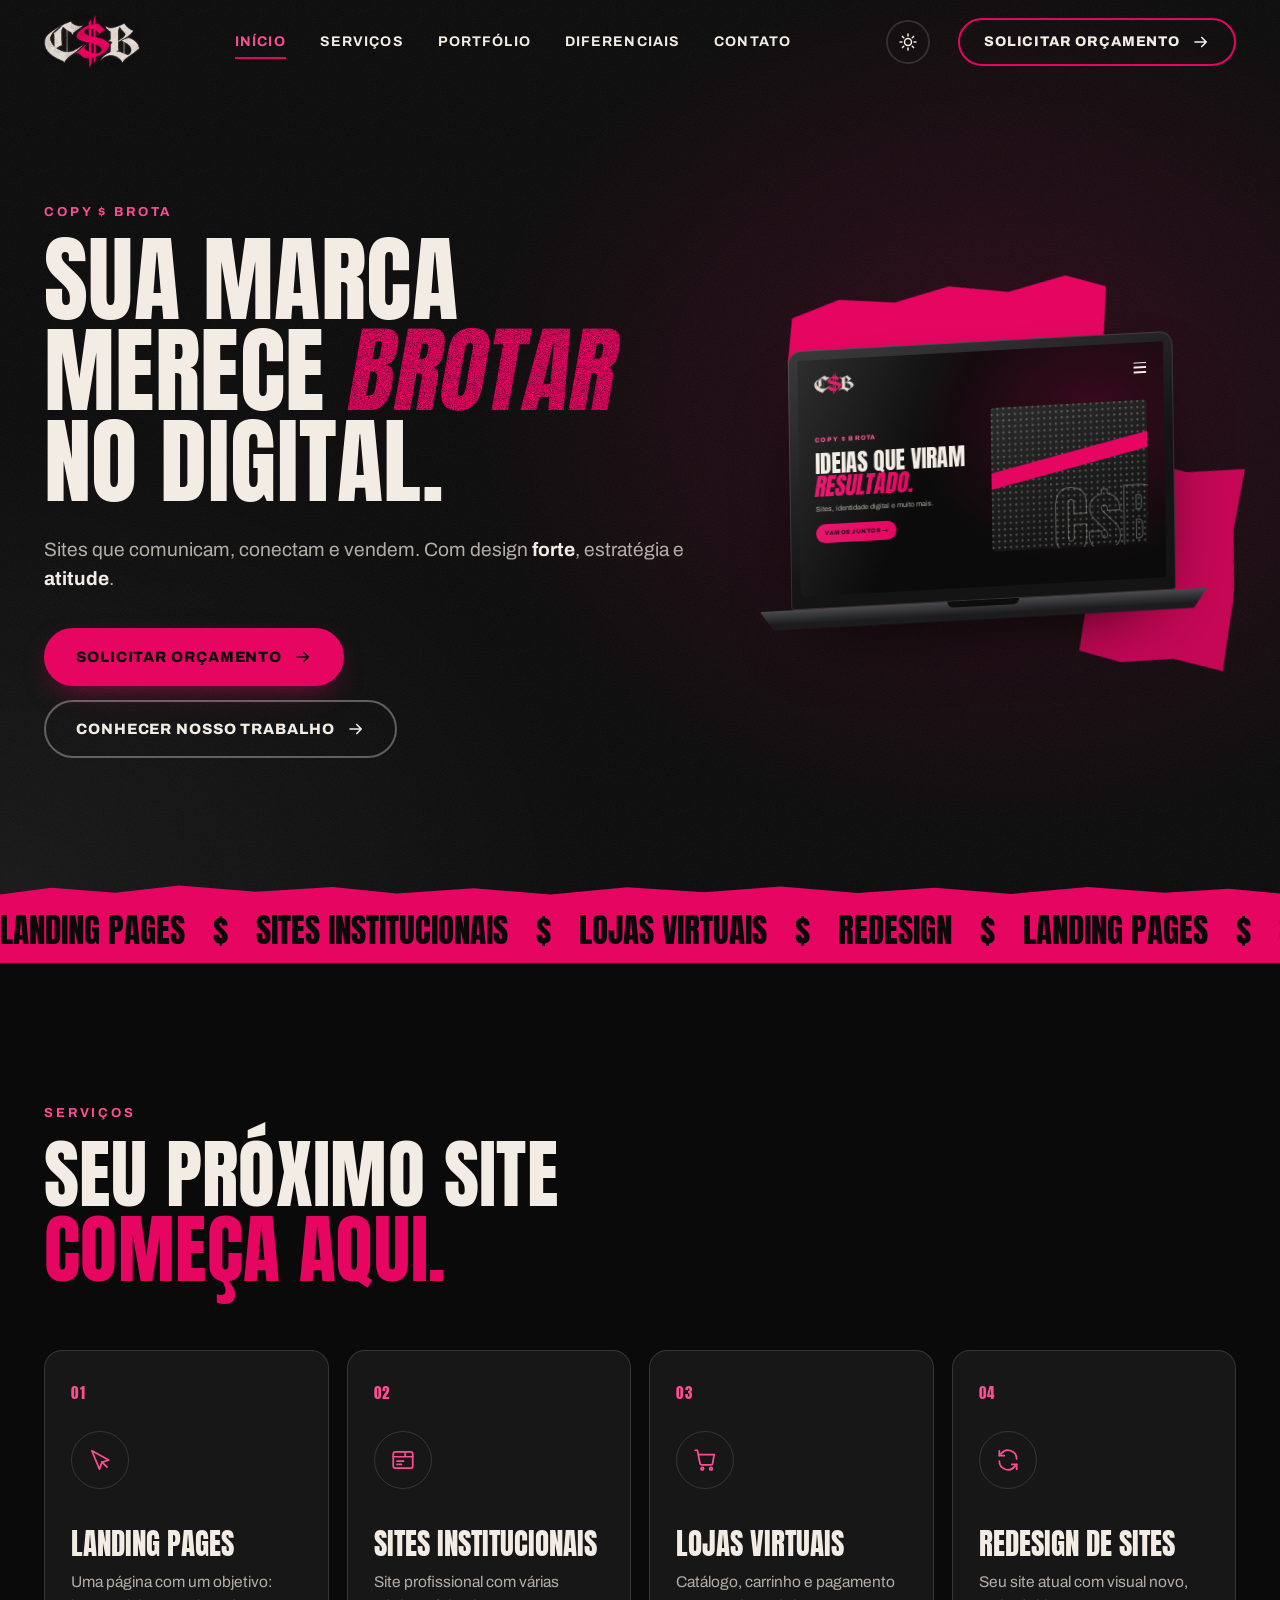
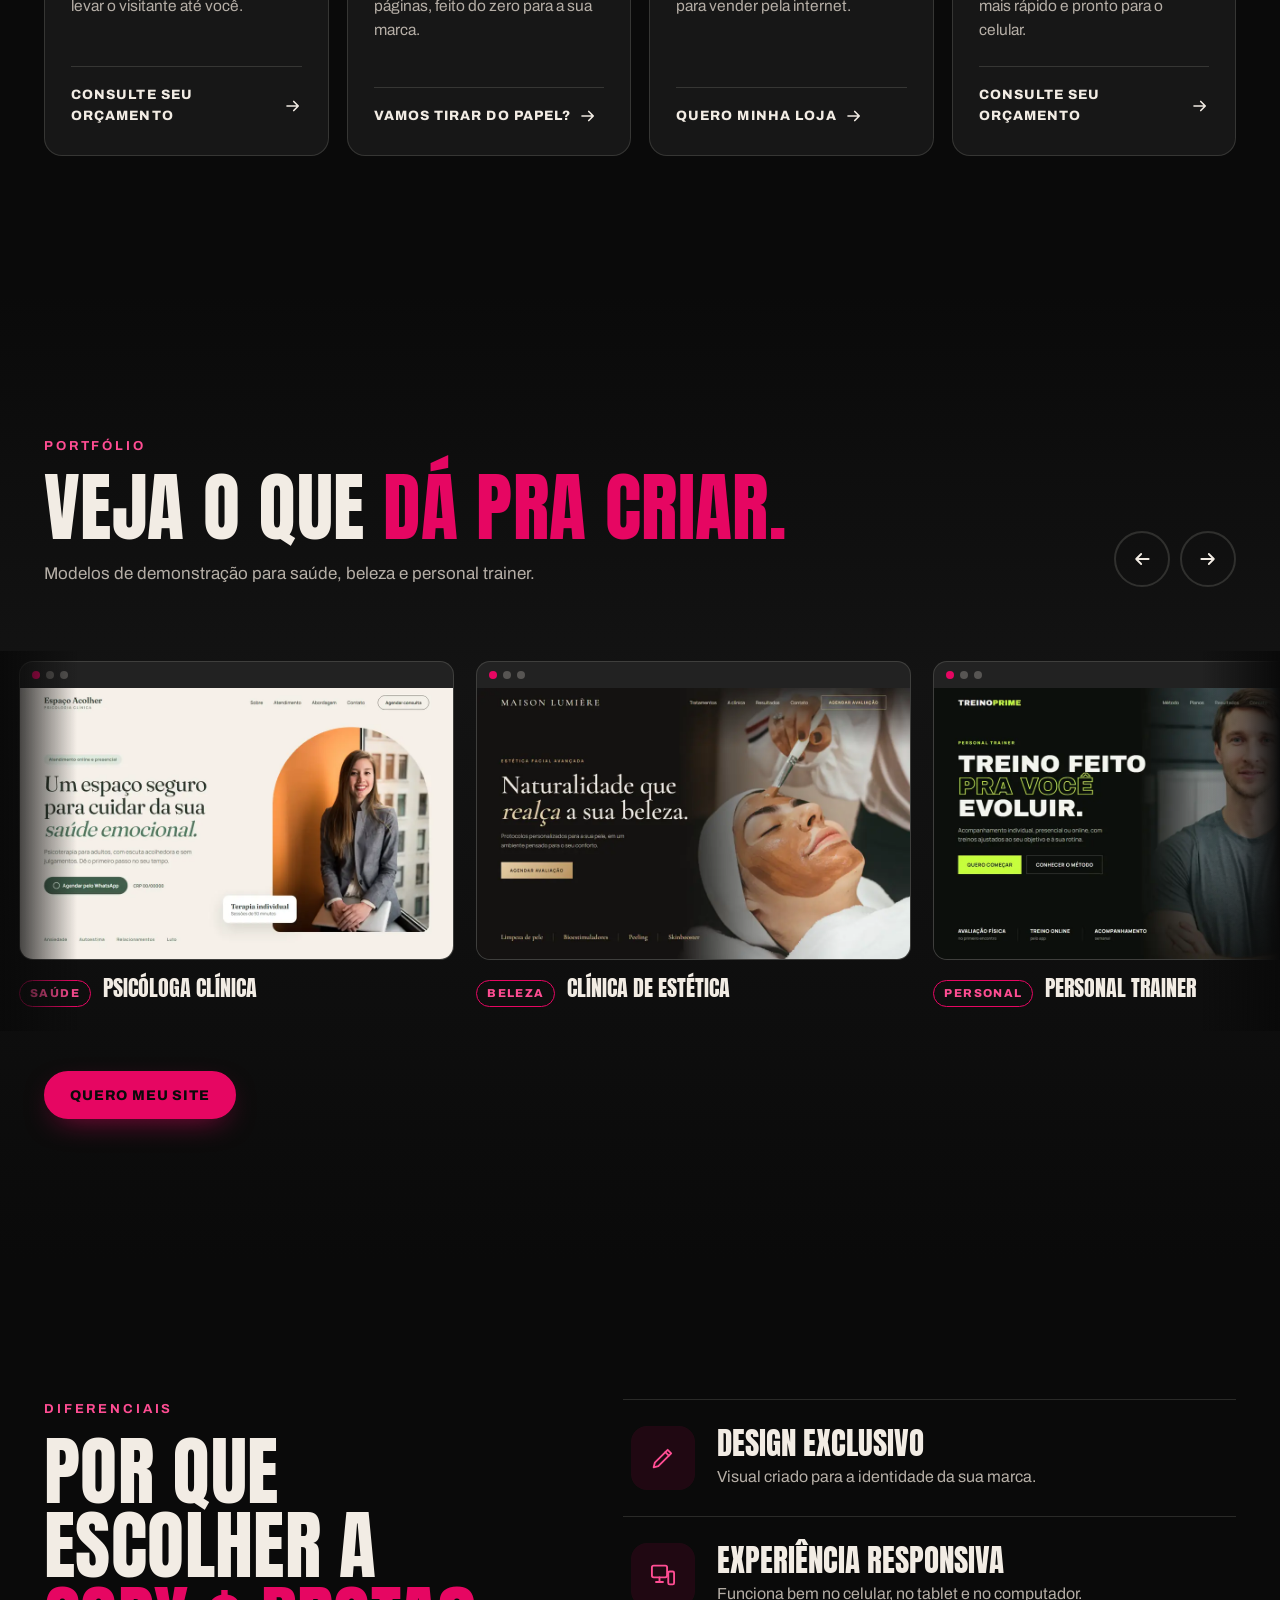
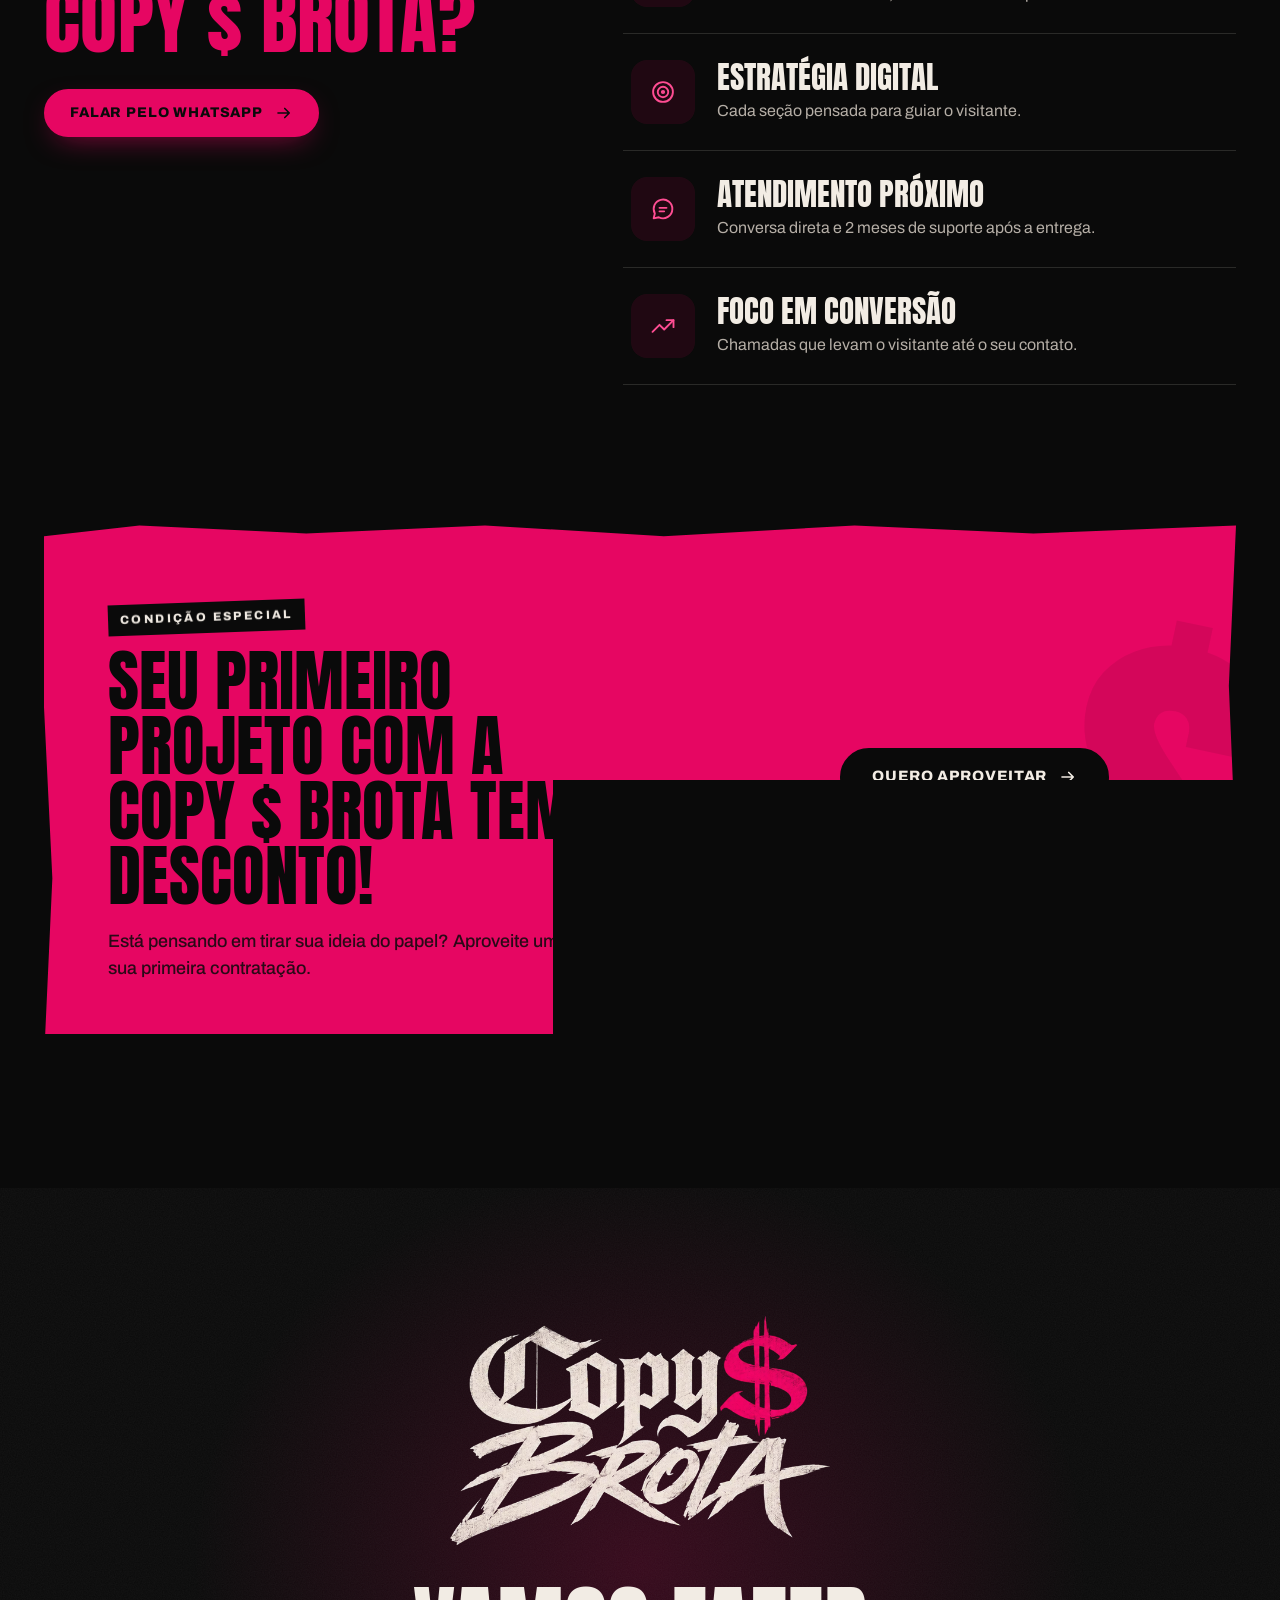
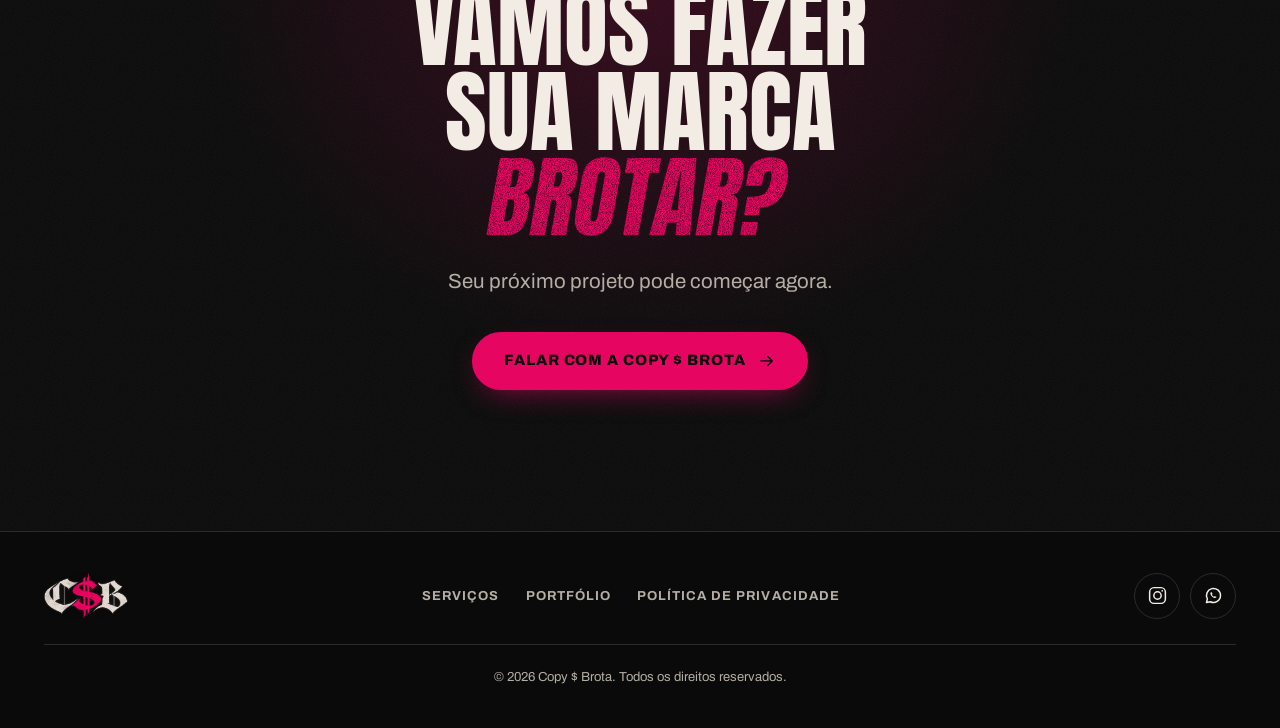
==== commit 99cb1639: "feat: modo claro, faixa sem salto e link do Instagram - Botão sol/lua no cabeçalho alterna entre mod" ====
--- a/index.html
+++ b/index.html
@@ -14,8 +14,9 @@
     <header class="csb-header">
       <div class="csb-wrap csb-header__inner">
         <a href="#csb-inicio" class="csb-logo" aria-label="Copy $ Brota — início">
-          <!-- LOGO C$B: para trocar, substitua o src pela URL da nova imagem -->
-          <img src="marca/copybrota/copybrota-csb.webp" alt="C$B — Copy $ Brota" width="280" height="163" decoding="async">
+          <!-- LOGO C$B: para trocar, substitua o src pela URL da nova imagem (a 1ª é a do modo escuro, a 2ª a do modo claro) -->
+          <img class="csb-logo__on-dark" src="marca/copybrota/copybrota-csb.webp" alt="C$B — Copy $ Brota" width="280" height="163" decoding="async">
+          <img class="csb-logo__on-light" src="marca/copybrota/copybrota-csb-escuro.webp" alt="C$B — Copy $ Brota" width="280" height="163" decoding="async">
         </a>
 
         <nav class="csb-nav" id="csb-nav" aria-label="Navegação principal">
@@ -26,6 +27,11 @@
           <a href="#csb-contato" class="csb-nav__link">Contato</a>
           <a href="#" class="csb-btn csb-btn--primary csb-nav__cta" data-csb-msg="geral">Solicitar orçamento</a>
         </nav>
+
+        <button type="button" class="csb-theme" aria-label="Ativar modo claro">
+          <svg class="csb-theme__sun" viewBox="0 0 24 24" aria-hidden="true"><circle cx="12" cy="12" r="4.2"/><path d="M12 2.5v2.2M12 19.3v2.2M2.5 12h2.2M19.3 12h2.2M5.3 5.3l1.6 1.6M17.1 17.1l1.6 1.6M5.3 18.7l1.6-1.6M17.1 6.9l1.6-1.6"/></svg>
+          <svg class="csb-theme__moon" viewBox="0 0 24 24" aria-hidden="true"><path d="M20 14.5A8 8 0 1 1 9.5 4a6.5 6.5 0 0 0 10.5 10.5z"/></svg>
+        </button>
 
         <a href="#" class="csb-btn csb-btn--outline csb-header__cta" data-csb-msg="geral">
           Solicitar orçamento
@@ -95,8 +101,8 @@
 
       <div class="csb-marquee" aria-hidden="true">
         <div class="csb-marquee__track">
-          <span>Landing pages</span><b>$</b><span>Sites institucionais</span><b>$</b><span>Lojas virtuais</span><b>$</b><span>Redesign</span><b>$</b>
-          <span>Landing pages</span><b>$</b><span>Sites institucionais</span><b>$</b><span>Lojas virtuais</span><b>$</b><span>Redesign</span><b>$</b>
+          <div class="csb-marquee__group"><span>Landing pages</span><b>$</b><span>Sites institucionais</span><b>$</b><span>Lojas virtuais</span><b>$</b><span>Redesign</span><b>$</b><span>Landing pages</span><b>$</b><span>Sites institucionais</span><b>$</b><span>Lojas virtuais</span><b>$</b><span>Redesign</span><b>$</b><span>Landing pages</span><b>$</b><span>Sites institucionais</span><b>$</b><span>Lojas virtuais</span><b>$</b><span>Redesign</span><b>$</b></div>
+          <div class="csb-marquee__group"><span>Landing pages</span><b>$</b><span>Sites institucionais</span><b>$</b><span>Lojas virtuais</span><b>$</b><span>Redesign</span><b>$</b><span>Landing pages</span><b>$</b><span>Sites institucionais</span><b>$</b><span>Lojas virtuais</span><b>$</b><span>Redesign</span><b>$</b><span>Landing pages</span><b>$</b><span>Sites institucionais</span><b>$</b><span>Lojas virtuais</span><b>$</b><span>Redesign</span><b>$</b></div>
         </div>
       </div>
 
--- a/landing-page.css
+++ b/landing-page.css
@@ -1,15 +1,21 @@
 @import url("https://fonts.googleapis.com/css2?family=Anton&family=Archivo:wght@400;500;600;700;800&display=swap");
 
 #csb-site {
-  /* CORES E FONTES: altere aqui */
+  /* CORES E FONTES: altere aqui (modo escuro; o modo claro fica logo abaixo, em [data-csb-theme="light"]) */
   --csb-black: #0a0a0a;
-  --csb-ink: #131313;
+  --csb-white: #f2ece4;
+  --csb-pink: #e60662;
+  --csb-bg: #0a0a0a;
+  --csb-surface: #131313;
   --csb-card: #171717;
+  --csb-text: #f2ece4;
+  --csb-muted: #b5aea6;
   --csb-line: rgba(242, 236, 228, 0.14);
-  --csb-pink: #e60662;
+  --csb-ghost-bd: rgba(242, 236, 228, .35);
   --csb-pink-text: #ff4d93;
-  --csb-white: #f2ece4;
-  --csb-muted: #b5aea6;
+  --csb-header-bg: rgba(10, 10, 10, .88);
+  --csb-primary-hover: #f2ece4;
+  --csb-primary-hover-fg: #0a0a0a;
   --csb-display: "Anton", "Impact", "Arial Narrow", sans-serif;
   --csb-body: "Archivo", "Helvetica Neue", Arial, sans-serif;
 
@@ -21,8 +27,9 @@
   --csb-grain-dark: url("data:image/svg+xml,%3Csvg xmlns='http://www.w3.org/2000/svg' width='120' height='120'%3E%3Cfilter id='n'%3E%3CfeTurbulence type='fractalNoise' baseFrequency='1.1' numOctaves='2' stitchTiles='stitch'/%3E%3CfeColorMatrix values='0 0 0 0 0 0 0 0 0 0 0 0 0 0 0 0 0 0 1.4 -.55'/%3E%3C/filter%3E%3Crect width='100%25' height='100%25' filter='url(%23n)'/%3E%3C/svg%3E");
 
   position: relative;
-  background: var(--csb-black);
-  color: var(--csb-white);
+  color-scheme: dark;
+  background: var(--csb-bg);
+  color: var(--csb-text);
   font-family: var(--csb-body);
   font-size: 16px;
   line-height: 1.55;
@@ -31,6 +38,39 @@
   overflow-x: clip;
   text-align: left;
 }
+
+#csb-site[data-csb-theme="light"] {
+  color-scheme: light;
+  --csb-bg: #f4efe7;
+  --csb-surface: #ebe4d8;
+  --csb-card: #ffffff;
+  --csb-text: #0a0a0a;
+  --csb-muted: #57514b;
+  --csb-line: rgba(10, 10, 10, .12);
+  --csb-ghost-bd: rgba(10, 10, 10, .3);
+  --csb-pink-text: #c4004f;
+  --csb-header-bg: rgba(244, 239, 231, .9);
+  --csb-primary-hover: #0a0a0a;
+  --csb-primary-hover-fg: #f2ece4;
+  --csb-grain-hero: var(--csb-grain-dark);
+}
+#csb-site[data-csb-theme="light"] .csb-final,
+#csb-site[data-csb-theme="light"] .csb-footer {
+  --csb-bg: #0a0a0a;
+  --csb-card: #171717;
+  --csb-text: #f2ece4;
+  --csb-muted: #b5aea6;
+  --csb-line: rgba(242, 236, 228, 0.14);
+  --csb-ghost-bd: rgba(242, 236, 228, .35);
+  --csb-pink-text: #ff4d93;
+  --csb-primary-hover: #f2ece4;
+  --csb-primary-hover-fg: #0a0a0a;
+  color: var(--csb-text);
+}
+#csb-site.csb-theme-ready,
+#csb-site.csb-theme-ready .csb-section,
+#csb-site.csb-theme-ready .csb-hero,
+#csb-site.csb-theme-ready .csb-service { transition: background-color .4s var(--csb-ease), color .4s var(--csb-ease); }
 
 #csb-site *,
 #csb-site *::before,
@@ -41,7 +81,7 @@
 #csb-site a, #csb-site a:hover, #csb-site a:focus { color: inherit; text-decoration: none; }
 #csb-site button { font: inherit; color: inherit; background: none; border: 0; padding: 0; margin: 0; cursor: pointer; box-shadow: none; text-transform: none; letter-spacing: normal; line-height: inherit; min-height: 0; border-radius: 0; }
 #csb-site em { font-style: normal; }
-#csb-site strong { font-weight: 700; color: var(--csb-white); }
+#csb-site strong { font-weight: 700; color: var(--csb-text); }
 #csb-site svg { display: block; }
 #csb-site :focus-visible { outline: 3px solid var(--csb-pink-text); outline-offset: 3px; border-radius: 4px; }
 #csb-site [hidden] { display: none !important; }
@@ -69,7 +109,7 @@
   line-height: .98;
   letter-spacing: .005em;
   text-transform: uppercase;
-  color: var(--csb-white);
+  color: var(--csb-text);
 }
 #csb-site .csb-pink { color: var(--csb-pink); }
 
@@ -93,7 +133,7 @@
 
 #csb-site .csb-btn {
   --csb-btn-bg: transparent;
-  --csb-btn-fg: var(--csb-white);
+  --csb-btn-fg: var(--csb-text);
   --csb-btn-bd: var(--csb-line);
   position: relative;
   display: inline-flex;
@@ -126,7 +166,7 @@
   transform: translateX(-101%);
   transition: transform .45s var(--csb-ease);
 }
-#csb-site .csb-btn:hover { transform: translateY(-2px); color: var(--csb-black); border-color: var(--csb-btn-fill, var(--csb-pink)); }
+#csb-site .csb-btn:hover { transform: translateY(-2px); color: var(--csb-btn-fg-hover, var(--csb-black)); border-color: var(--csb-btn-fill, var(--csb-pink)); }
 #csb-site .csb-btn:hover::before { transform: translateX(0); }
 #csb-site .csb-btn:active { transform: translateY(0); }
 #csb-site .csb-btn--lg { min-height: 58px; padding: 16px 30px; font-size: 15px; }
@@ -134,13 +174,15 @@
   --csb-btn-bg: var(--csb-pink);
   --csb-btn-fg: var(--csb-black);
   --csb-btn-bd: var(--csb-pink);
-  --csb-btn-fill: var(--csb-white);
+  --csb-btn-fill: var(--csb-primary-hover);
+  --csb-btn-fg-hover: var(--csb-primary-hover-fg);
   box-shadow: 0 10px 30px -12px rgba(230, 6, 98, .7);
 }
 #csb-site .csb-btn--primary:hover { box-shadow: 0 16px 34px -12px rgba(230, 6, 98, .85); }
 #csb-site .csb-btn--outline { --csb-btn-bd: var(--csb-pink); }
-#csb-site .csb-btn--ghost { --csb-btn-bd: rgba(242, 236, 228, .35); }
+#csb-site .csb-btn--ghost { --csb-btn-bd: var(--csb-ghost-bd); }
 #csb-site .csb-btn--dark {
+  --csb-btn-fg: var(--csb-white);
   --csb-btn-bg: var(--csb-black);
   --csb-btn-bd: var(--csb-black);
   --csb-btn-fill: var(--csb-white);
@@ -168,7 +210,7 @@
   transition: background-color .35s var(--csb-ease), box-shadow .35s var(--csb-ease);
 }
 #csb-site .csb-header.is-scrolled {
-  background: rgba(10, 10, 10, .88);
+  background: var(--csb-header-bg);
   -webkit-backdrop-filter: blur(12px);
   backdrop-filter: blur(12px);
   box-shadow: 0 1px 0 var(--csb-line);
@@ -183,6 +225,28 @@
 #csb-site .csb-logo { display: inline-flex; flex: none; transition: transform .3s var(--csb-ease); }
 #csb-site .csb-logo:hover { transform: rotate(-3deg) scale(1.04); }
 #csb-site .csb-logo img { width: 96px; }
+#csb-site .csb-logo__on-light,
+#csb-site[data-csb-theme="light"] .csb-header:not(.is-menu-open) .csb-logo__on-dark { display: none; }
+#csb-site[data-csb-theme="light"] .csb-header:not(.is-menu-open) .csb-logo__on-light { display: block; }
+
+#csb-site .csb-theme {
+  position: relative;
+  z-index: 3;
+  display: grid;
+  place-items: center;
+  flex: none;
+  width: 44px;
+  height: 44px;
+  border: 2px solid var(--csb-line);
+  border-radius: 50%;
+  color: var(--csb-text);
+  transition: border-color .3s, color .3s, transform .4s var(--csb-ease);
+}
+#csb-site .csb-theme:hover { border-color: var(--csb-pink); color: var(--csb-pink-text); transform: rotate(20deg); }
+#csb-site .csb-theme svg { width: 20px; height: 20px; fill: none; stroke: currentColor; stroke-width: 1.8; stroke-linecap: round; stroke-linejoin: round; }
+#csb-site .csb-theme__moon,
+#csb-site[data-csb-theme="light"] .csb-theme__sun { display: none; }
+#csb-site[data-csb-theme="light"] .csb-theme__moon { display: block; }
 
 #csb-site .csb-nav {
   display: flex;
@@ -232,7 +296,7 @@
   left: 13px;
   width: 18px;
   height: 2px;
-  background: var(--csb-white);
+  background: var(--csb-text);
   transition: transform .35s var(--csb-ease), opacity .2s;
 }
 #csb-site .csb-burger span:nth-child(1) { top: 16px; }
@@ -252,7 +316,7 @@
   background:
     radial-gradient(60% 70% at 78% 45%, rgba(230, 6, 98, .16), transparent 70%),
     radial-gradient(80% 90% at 0% 100%, rgba(255, 255, 255, .05), transparent 60%),
-    var(--csb-black);
+    var(--csb-bg);
   isolation: isolate;
 }
 #csb-site .csb-hero::before {
@@ -260,7 +324,7 @@
   position: absolute;
   inset: 0;
   z-index: -1;
-  background-image: var(--csb-grain);
+  background-image: var(--csb-grain-hero, var(--csb-grain));
   opacity: .09;
   pointer-events: none;
 }
@@ -289,10 +353,10 @@
   line-height: .92;
   letter-spacing: .005em;
   text-transform: uppercase;
-  color: var(--csb-white);
+  color: var(--csb-text);
   margin-bottom: 26px;
 }
-#csb-site .csb-line { display: block; overflow: hidden; padding-bottom: .04em; }
+#csb-site .csb-line { display: block; overflow: hidden; overflow: visible clip; padding-bottom: .04em; }
 #csb-site .csb-line > span { display: inline-block; }
 #csb-site .csb-hero__accent { margin-left: .04em; }
 #csb-site .csb-hero__text {
@@ -478,9 +542,14 @@
 #csb-site .csb-marquee__track {
   display: flex;
   width: max-content;
+  animation: csb-marquee 60s linear infinite;
+}
+#csb-site .csb-marquee__group {
+  display: flex;
+  flex: none;
   align-items: center;
   gap: 28px;
-  animation: csb-marquee 28s linear infinite;
+  padding-right: 28px;
 }
 #csb-site .csb-marquee span,
 #csb-site .csb-marquee b {
@@ -602,7 +671,7 @@
 }
 #csb-site .csb-service__cta:focus-visible { outline-color: var(--csb-black); }
 
-#csb-site .csb-portfolio { background: linear-gradient(180deg, var(--csb-black), var(--csb-ink) 40%, var(--csb-black)); }
+#csb-site .csb-portfolio { background: linear-gradient(180deg, var(--csb-bg), var(--csb-surface) 40%, var(--csb-bg)); }
 #csb-site .csb-carousel__arrows { display: flex; gap: 10px; flex: none; }
 #csb-site .csb-arrowbtn {
   display: grid;
@@ -627,8 +696,8 @@
   z-index: 2;
   pointer-events: none;
 }
-#csb-site .csb-carousel::before { left: 0; background: linear-gradient(90deg, var(--csb-black), transparent); }
-#csb-site .csb-carousel::after { right: 0; background: linear-gradient(-90deg, var(--csb-black), transparent); }
+#csb-site .csb-carousel::before { left: 0; background: linear-gradient(90deg, var(--csb-bg), transparent); }
+#csb-site .csb-carousel::after { right: 0; background: linear-gradient(-90deg, var(--csb-bg), transparent); }
 #csb-site .csb-carousel__viewport {
   overflow-x: auto;
   overflow-y: hidden;
@@ -830,7 +899,7 @@
   text-align: center;
   isolation: isolate;
   overflow: hidden;
-  background: radial-gradient(50% 60% at 50% 40%, rgba(230, 6, 98, .2), transparent 70%), var(--csb-black);
+  background: radial-gradient(50% 60% at 50% 40%, rgba(230, 6, 98, .2), transparent 70%), var(--csb-bg);
 }
 #csb-site .csb-final::before {
   content: "";
@@ -852,7 +921,7 @@
 }
 #csb-site .csb-final__text { margin: 26px 0 34px; font-size: clamp(17px, 1.6vw, 21px); color: var(--csb-muted); }
 
-#csb-site .csb-footer { border-top: 1px solid var(--csb-line); padding: 40px 0; }
+#csb-site .csb-footer { border-top: 1px solid var(--csb-line); padding: 40px 0; background: var(--csb-bg); }
 #csb-site .csb-footer__inner {
   display: grid;
   grid-template-columns: auto 1fr auto;
@@ -913,7 +982,7 @@
   transition: opacity .4s var(--csb-ease), transform .4s var(--csb-ease), background-color .3s;
 }
 #csb-site .csb-float.is-visible { opacity: 1; transform: none; pointer-events: auto; }
-#csb-site .csb-float:hover { background: var(--csb-white); transform: scale(1.07); }
+#csb-site .csb-float:hover { background: var(--csb-primary-hover); color: var(--csb-primary-hover-fg); transform: scale(1.07); }
 #csb-site .csb-float svg { width: 28px; height: 28px; }
 
 @keyframes csb-float {
@@ -960,7 +1029,6 @@
 
 @media (min-width: 961px) {
   #csb-site .csb-hero__inner { grid-template-columns: minmax(0, 1.18fr) minmax(0, .92fr); }
-  #csb-site .csb-line:nth-child(2) { white-space: nowrap; }
 }
 
 @media (max-width: 1100px) {
@@ -974,7 +1042,8 @@
   #csb-site { --csb-header-h: 72px; }
   #csb-site .csb-logo img { width: 80px; }
   #csb-site .csb-header__cta { display: none; }
-  #csb-site .csb-burger { display: block; }
+  #csb-site .csb-burger { display: block; margin-left: 0; }
+  #csb-site .csb-theme { margin-left: auto; }
 
   #csb-site .csb-nav {
     position: fixed;
@@ -986,7 +1055,7 @@
     gap: 4px;
     margin: 0;
     padding: 96px 28px 40px;
-    background: radial-gradient(70% 50% at 100% 0%, rgba(230, 6, 98, .25), transparent 70%), var(--csb-black);
+    background: radial-gradient(70% 50% at 100% 0%, rgba(230, 6, 98, .25), transparent 70%), var(--csb-bg);
     opacity: 0;
     visibility: hidden;
     transform: translateY(-12px);
